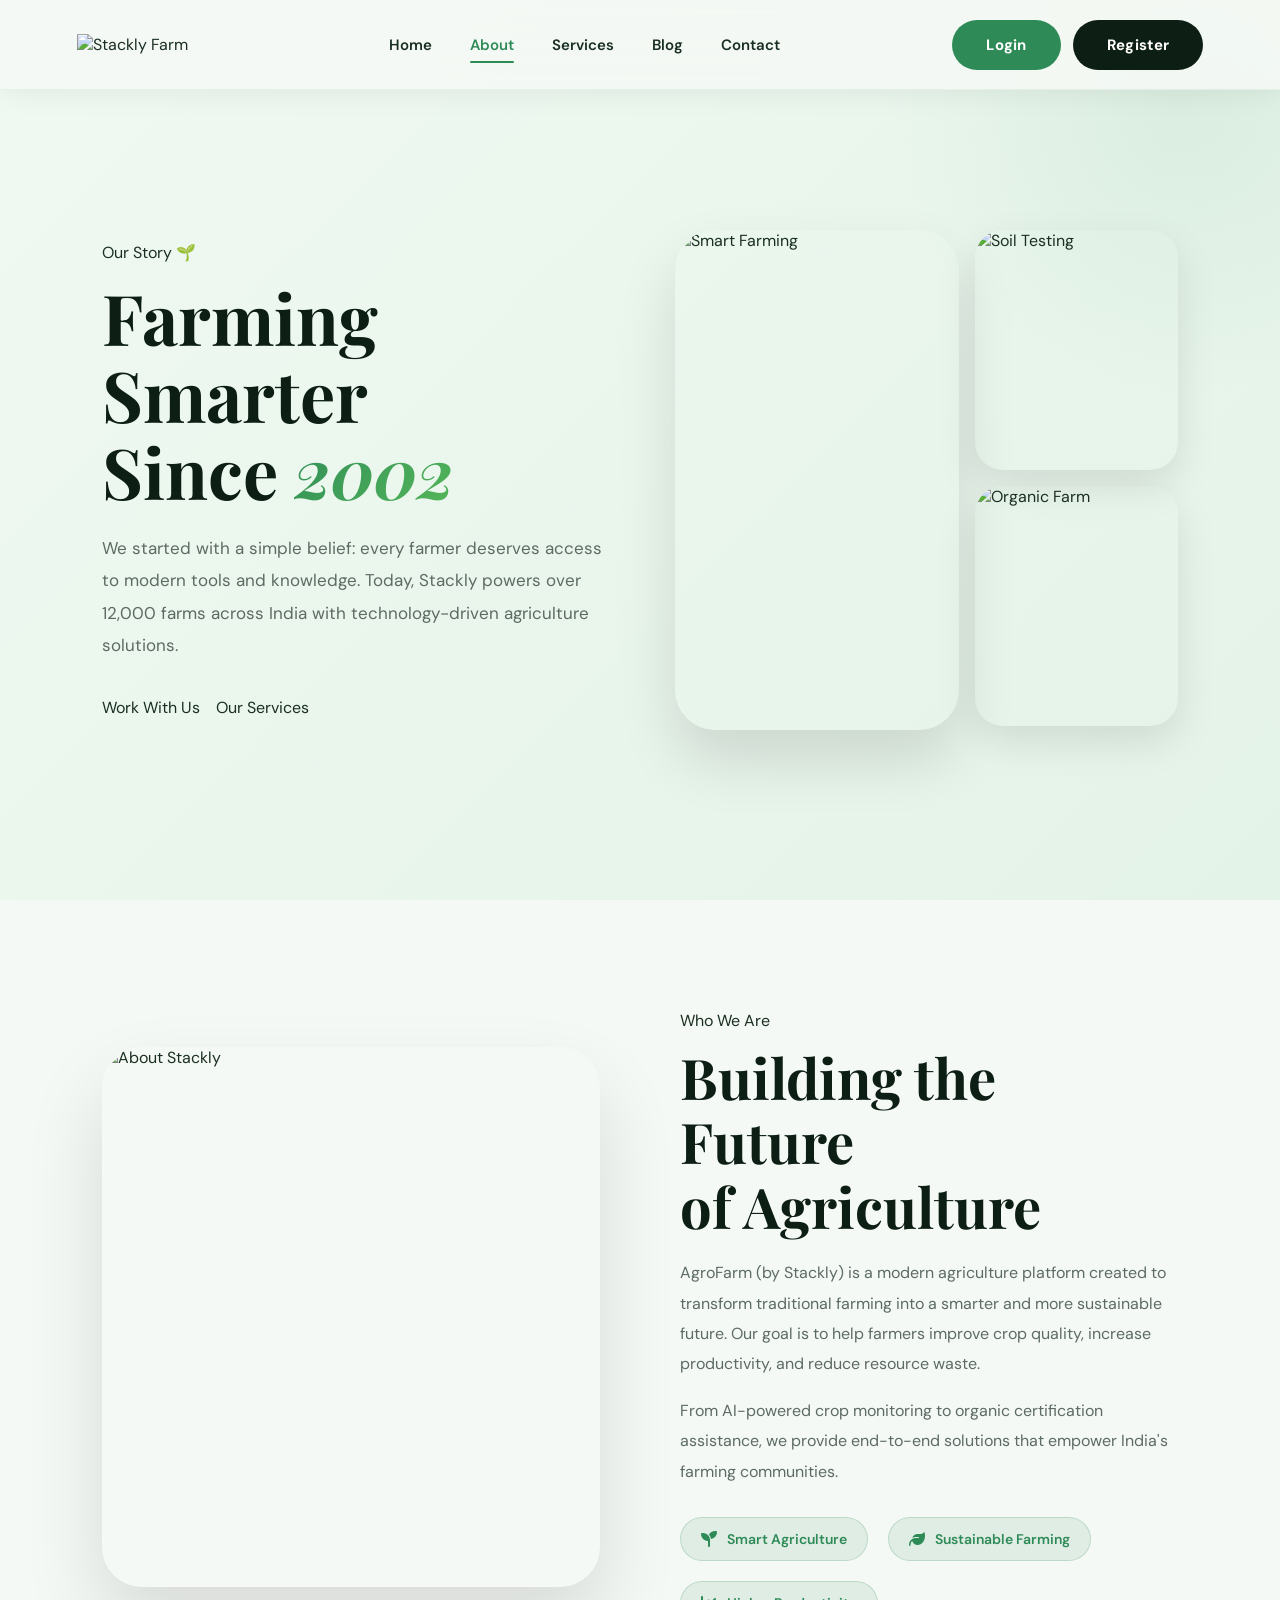
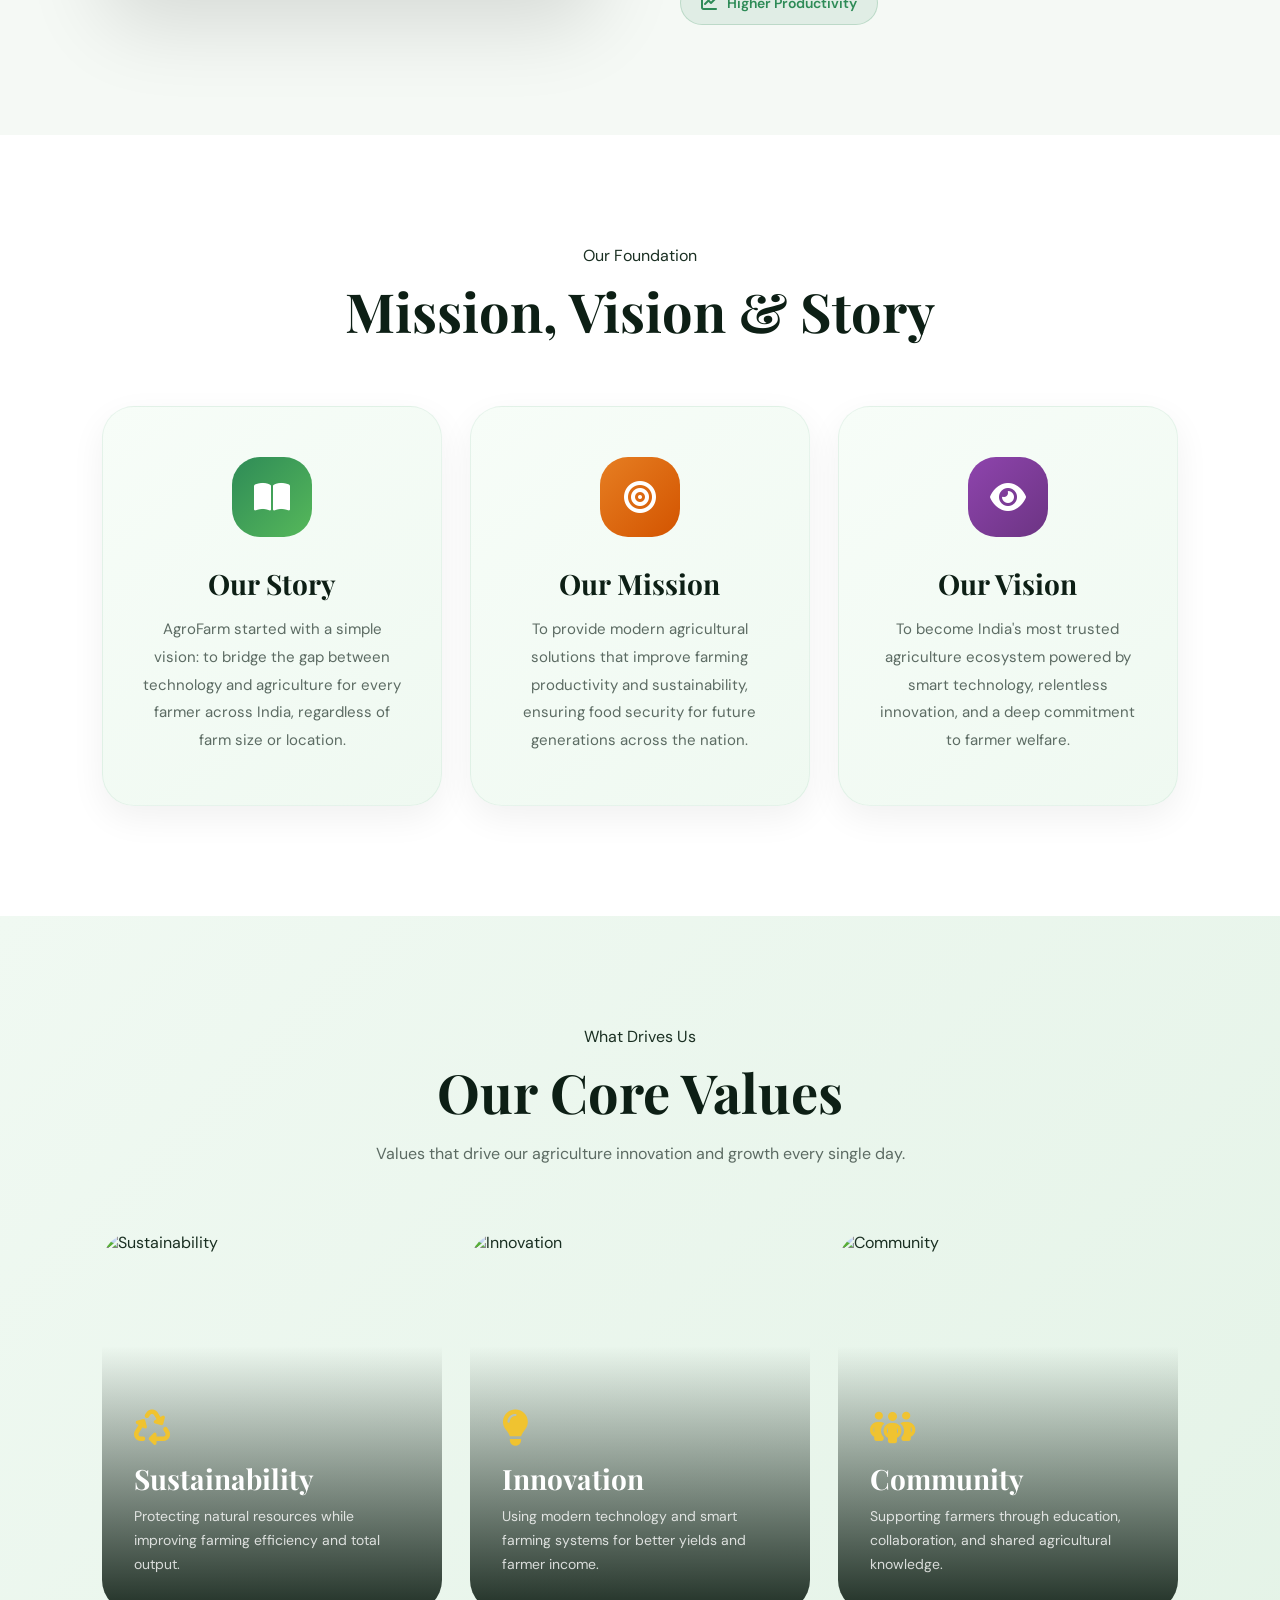
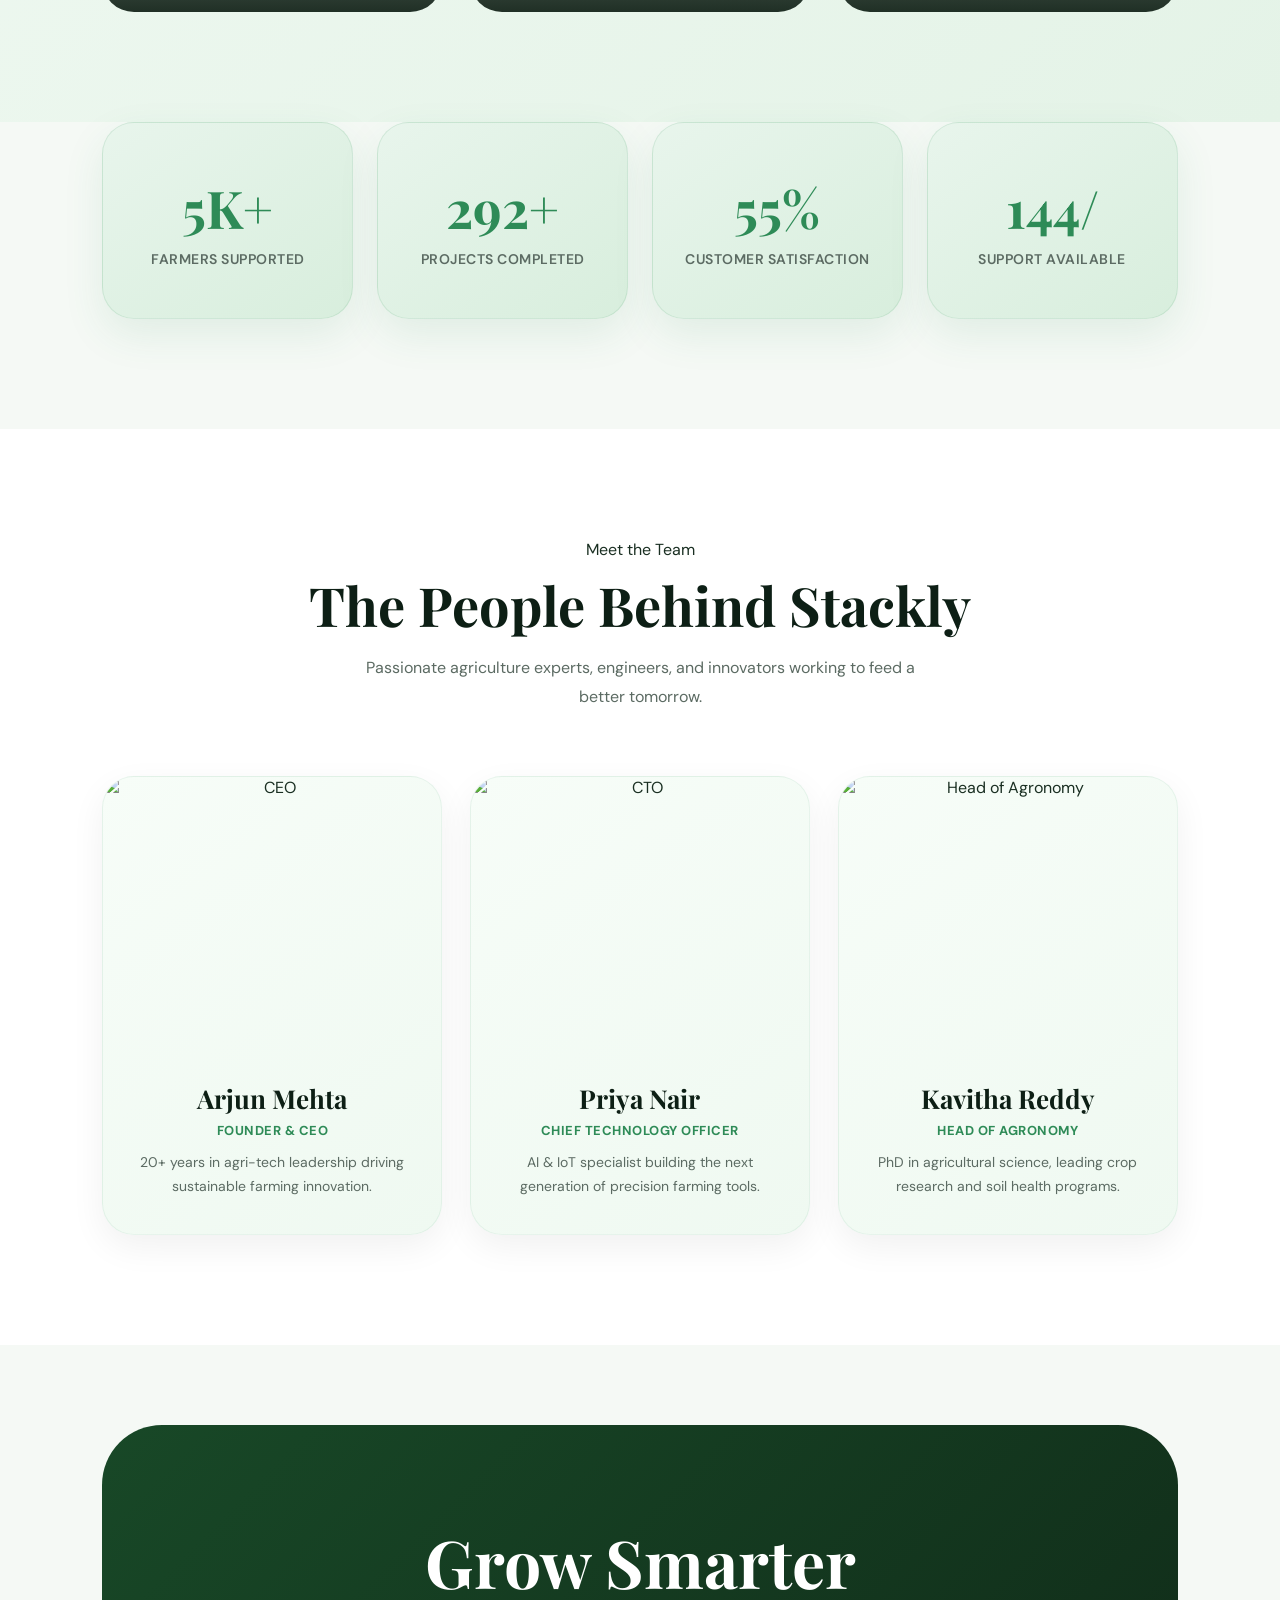
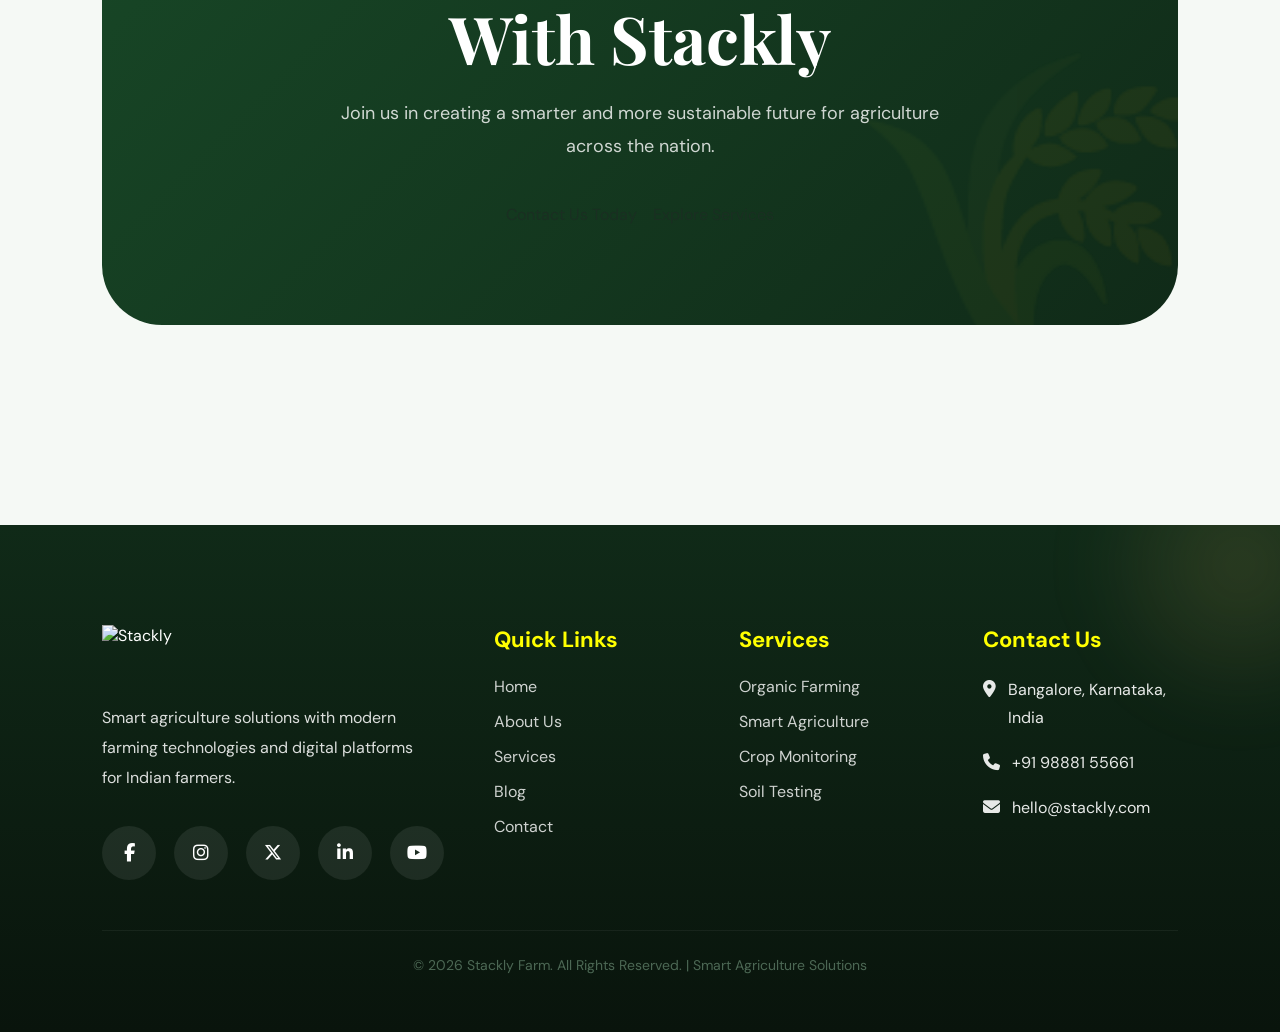
==== about.html @ 0b537ed0 "update" ====
<!DOCTYPE html>
<html lang="en">
<head>
  <meta charset="UTF-8">
  <meta name="viewport" content="width=device-width, initial-scale=1.0">
  <title>About — Stackly Farm</title>
  <link rel="stylesheet" href="style.css">
  <link rel="stylesheet" href="about.css">
  <link rel="stylesheet" href="https://cdnjs.cloudflare.com/ajax/libs/font-awesome/6.5.1/css/all.min.css">
</head>
<body>
 
<div class="menu-overlay"></div>
 
<header>
  <nav class="navbar">
    <div class="logo">
      <img src="https://snabsolutions.in/wp-content/uploads/2026/02/stackly-snab-solutions.png" alt="Stackly Farm" loading="eager">
    </div>
 
    <button class="menu-toggle" aria-label="Open menu">
      <span class="bar"></span>
      <span class="bar"></span>
      <span class="bar"></span>
    </button>
 
    <ul class="nav-links">
      <div class="close-menu" aria-label="Close menu"><i class="fa-solid fa-xmark"></i></div>
      <li><a href="index.html">Home</a></li>
      <li><a href="about.html" class="active">About</a></li>
      <li><a href="service.html">Services</a></li>
      <li><a href="blog.html">Blog</a></li>
      <li><a href="contact.html">Contact</a></li>
      <li class="mobile-auth">
        <a href="login.html" class="btn">Login</a>
        <a href="register.html" class="btn register">Register</a>
      </li>
    </ul>
 
    <div class="auth-buttons">
      <a href="login.html" class="btn">Login</a>
      <a href="register.html" class="btn register">Register</a>
    </div>
  </nav>
</header>
 
<!-- ABOUT HERO -->
<section class="about-hero">
  <div class="about-hero-left">
    <span class="section-badge">Our Story 🌱</span>
    <h1>Farming Smarter<br>Since <em>2002</em></h1>
    <p>We started with a simple belief: every farmer deserves access to modern tools and knowledge. Today, Stackly powers over 12,000 farms across India with technology-driven agriculture solutions.</p>
    <div class="hero-btns">
      <a href="contact.html" class="btn-primary">Work With Us</a>
      <a href="services.html" class="btn-secondary">Our Services</a>
    </div>
  </div>
  <div class="about-hero-right">
    <div class="about-img-collage">
      <div class="collage-main">
        <img src="https://images.unsplash.com/photo-1500937386664-56d1dfef3854?fm=webp&q=80&w=900" alt="Smart Farming">
      </div>
      <div class="collage-small-wrap">
        <div class="collage-small">
          <img src="https://images.unsplash.com/photo-1464226184884-fa280b87c399?fm=webp&q=80&w=500" alt="Soil Testing">
        </div>
        <div class="collage-small">
          <img src="https://images.unsplash.com/photo-1501004318641-b39e6451bec6?fm=webp&q=80&w=500" alt="Organic Farm">
        </div>
      </div>
    </div>
  </div>
</section>
 
<!-- WHO WE ARE -->
<section class="about-who">
  <div class="about-who-img reveal-left">
    <img src="https://images.unsplash.com/photo-1592982537447-7440770cbfc9?fm=webp&q=80&w=900" alt="About Stackly">
  </div>
  <div class="about-who-txt reveal-right">
    <span class="section-badge">Who We Are</span>
    <h2>Building the Future<br>of Agriculture</h2>
    <p>AgroFarm (by Stackly) is a modern agriculture platform created to transform traditional farming into a smarter and more sustainable future. Our goal is to help farmers improve crop quality, increase productivity, and reduce resource waste.</p>
    <p>From AI-powered crop monitoring to organic certification assistance, we provide end-to-end solutions that empower India's farming communities.</p>
    <div class="who-features">
      <div class="who-feat"><i class="fa-solid fa-seedling"></i><span>Smart Agriculture</span></div>
      <div class="who-feat"><i class="fa-solid fa-leaf"></i><span>Sustainable Farming</span></div>
      <div class="who-feat"><i class="fa-solid fa-chart-line"></i><span>Higher Productivity</span></div>
    </div>
  </div>
</section>
 
<!-- MISSION / VISION / STORY -->
<section class="about-mvs">
  <div class="section-head reveal-up">
    <span class="section-badge">Our Foundation</span>
    <h2>Mission, Vision & Story</h2>
  </div>
  <div class="mvs-grid stagger-children">
    <div class="mvs-card reveal-left">
      <div class="mvs-icon"><i class="fa-solid fa-book-open"></i></div>
      <h3>Our Story</h3>
      <p>AgroFarm started with a simple vision: to bridge the gap between technology and agriculture for every farmer across India, regardless of farm size or location.</p>
    </div>
    <div class="mvs-card reveal-up">
      <div class="mvs-icon" style="background: linear-gradient(135deg,#e67e22,#d35400);"><i class="fa-solid fa-bullseye"></i></div>
      <h3>Our Mission</h3>
      <p>To provide modern agricultural solutions that improve farming productivity and sustainability, ensuring food security for future generations across the nation.</p>
    </div>
    <div class="mvs-card reveal-right">
      <div class="mvs-icon" style="background: linear-gradient(135deg,#8e44ad,#6c3483);"><i class="fa-solid fa-eye"></i></div>
      <h3>Our Vision</h3>
      <p>To become India's most trusted agriculture ecosystem powered by smart technology, relentless innovation, and a deep commitment to farmer welfare.</p>
    </div>
  </div>
</section>
 
<!-- CORE VALUES -->
<section class="about-values">
  <div class="section-head reveal-up">
    <span class="section-badge">What Drives Us</span>
    <h2>Our Core Values</h2>
    <p>Values that drive our agriculture innovation and growth every single day.</p>
  </div>
  <div class="values-grid stagger-children">
    <div class="value-card reveal-left">
      <img src="https://images.unsplash.com/photo-1499529112087-3cb3b73cec95?fm=webp&q=80&w=700" alt="Sustainability">
      <div class="value-overlay">
        <i class="fa-solid fa-recycle"></i>
        <h3>Sustainability</h3>
        <p>Protecting natural resources while improving farming efficiency and total output.</p>
      </div>
    </div>
    <div class="value-card reveal-up">
      <img src="https://images.unsplash.com/photo-1500382017468-9049fed747ef?fm=webp&q=80&w=700" alt="Innovation">
      <div class="value-overlay">
        <i class="fa-solid fa-lightbulb"></i>
        <h3>Innovation</h3>
        <p>Using modern technology and smart farming systems for better yields and farmer income.</p>
      </div>
    </div>
    <div class="value-card reveal-right">
      <img src="https://images.unsplash.com/photo-1625246333195-78d9c38ad449?fm=webp&q=80&w=700" alt="Community">
      <div class="value-overlay">
        <i class="fa-solid fa-people-group"></i>
        <h3>Community</h3>
        <p>Supporting farmers through education, collaboration, and shared agricultural knowledge.</p>
      </div>
    </div>
  </div>
</section>
 
<!-- STATS -->
<section class="about-stats stagger-children">
  <div class="about-stat-box reveal-left"><h2 class="count-up">10K+</h2><p>Farmers Supported</p></div>
  <div class="about-stat-box reveal-up"><h2 class="count-up">500+</h2><p>Projects Completed</p></div>
  <div class="about-stat-box reveal-up"><h2 class="count-up">95%</h2><p>Customer Satisfaction</p></div>
  <div class="about-stat-box reveal-right"><h2 class="count-up">24/7</h2><p>Support Available</p></div>
</section>
 
<!-- TEAM -->
<section class="about-team">
  <div class="section-head reveal-up">
    <span class="section-badge">Meet the Team</span>
    <h2>The People Behind Stackly</h2>
    <p>Passionate agriculture experts, engineers, and innovators working to feed a better tomorrow.</p>
  </div>
  <div class="team-grid stagger-children">
    <div class="team-card reveal-left">
      <div class="team-img"><img src="https://images.unsplash.com/photo-1560250097-0b93528c311a?fm=webp&q=80&w=500" alt="CEO"></div>
      <h3>Arjun Mehta</h3>
      <span>Founder & CEO</span>
      <p>20+ years in agri-tech leadership driving sustainable farming innovation.</p>
    </div>
    <div class="team-card reveal-up">
      <div class="team-img"><img src="https://images.unsplash.com/photo-1573496359142-b8d87734a5a2?fm=webp&q=80&w=500" alt="CTO"></div>
      <h3>Priya Nair</h3>
      <span>Chief Technology Officer</span>
      <p>AI & IoT specialist building the next generation of precision farming tools.</p>
    </div>
    <div class="team-card reveal-right">
      <div class="team-img"><img src="https://images.unsplash.com/photo-1531746020798-e6953c6e8e04?fm=webp&q=80&w=500" alt="Head of Agronomy"></div>
      <h3>Kavitha Reddy</h3>
      <span>Head of Agronomy</span>
      <p>PhD in agricultural science, leading crop research and soil health programs.</p>
    </div>
  </div>
</section>
 


<!-- CTA -->
<section class="about-cta reveal-scale">
  <div class="cta-inner">
    <div class="cta-deco">🌾</div>
    <h2>Grow Smarter<br>With Stackly</h2>
    <p>Join us in creating a smarter and more sustainable future for agriculture across the nation.</p>
    <div class="cta-btns">
      <a href="contact.html" class="btn-white">Contact Us Today</a>
      <a href="services.html" class="btn-outline">Explore Services</a>
    </div>
  </div>
</section>
 
<!-- FOOTER -->
<footer class="site-footer">
  <div class="footer-grid">
    <div class="footer-brand">
      <div class="footer-logo"><img src="https://snabsolutions.in/wp-content/uploads/2026/02/stackly-snab-solutions.png" alt="Stackly"></div>
      <p>Smart agriculture solutions with modern farming technologies and digital platforms for Indian farmers.</p>
      <div class="footer-social">
        <a href="#"><i class="fab fa-facebook-f"></i></a>
        <a href="#"><i class="fab fa-instagram"></i></a>
        <a href="#"><i class="fab fa-x-twitter"></i></a>
        <a href="#"><i class="fab fa-linkedin-in"></i></a>
        <a href="#"><i class="fab fa-youtube"></i></a>
      </div>
    </div>
    <div class="footer-col">
      <h4>Quick Links</h4>
      <ul>
        <li><a href="index.html">Home</a></li>
        <li><a href="about.html">About Us</a></li>
        <li><a href="service.html">Services</a></li>
        <li><a href="blog.html">Blog</a></li>
        <li><a href="contact.html">Contact</a></li>
      </ul>
    </div>
    <div class="footer-col">
      <h4>Services</h4>
      <ul>
        <li><a href="service.html">Organic Farming</a></li>
        <li><a href="service.html">Smart Agriculture</a></li>
        <li><a href="service.html">Crop Monitoring</a></li>
        <li><a href="service.html">Soil Testing</a></li>
      </ul>
    </div>
    <div class="footer-col">
      <h4>Contact Us</h4>
      <div class="contact-line"><i class="fa-solid fa-location-dot"></i><p>Bangalore, Karnataka, India</p></div>
      <div class="contact-line"><i class="fa-solid fa-phone"></i><p>+91 98881 55661</p></div>
      <div class="contact-line"><i class="fa-solid fa-envelope"></i><p>hello@stackly.com</p></div>
    </div>
  </div>
  <div class="footer-bottom">
    <p>© 2026 Stackly Farm. All Rights Reserved. | Smart Agriculture Solutions</p>
  </div>
</footer>
 
<script src="script.js"></script>
</body>
</html>
---- style.css ----
/* ============================================
   FARMLY PREMIUM — STYLE.CSS
   Enhanced: shapes, animations, hamburger
============================================ */
 
@import url('https://fonts.googleapis.com/css2?family=Playfair+Display:ital,wght@0,700;0,800;0,900;1,700&family=DM+Sans:wght@300;400;500;600;700&display=swap');
 
/* ── RESET ── */
*, *::before, *::after {
  margin: 0; padding: 0;
  box-sizing: border-box;
  text-decoration: none;
  list-style: none;
}
html { overflow-x: hidden; scroll-behavior: smooth; }
 
:root {
  --primary: #2e8b57;
  --primary-dark: #1f6f45;
  --accent: #f0c330;
  --dark: #0d1f15;
  --light: #fff;
  --gray: #5c6b63;
  --bg: #f5f9f5;
  --bg2: #e7f3e9;
  --shadow: 0 24px 64px rgba(0,0,0,.10);
  --radius: 40px;
  --font-head: 'Playfair Display', serif;
  --font-body: 'DM Sans', sans-serif;
}
 
body {
  font-family: var(--font-body);
  background: var(--bg);
  color: #1a2f22;
  overflow-x: hidden;
}
img { width: 100%; display: block; }
section { padding: 110px 8%; }
a { color: inherit; }
button { border: none; outline: none; cursor: pointer; font-family: inherit; }
 
/* ── SCROLL REVEAL ── */
.will-reveal { opacity: 0; transition: opacity .7s ease, transform .7s ease; }
.reveal-up.will-reveal   { transform: translateY(60px); }
.reveal-down.will-reveal { transform: translateY(-60px); }
.reveal-left.will-reveal { transform: translateX(-70px); }
.reveal-right.will-reveal{ transform: translateX(70px); }
.reveal-scale.will-reveal{ transform: scale(.88); }
.will-reveal.revealed    { opacity: 1; transform: none !important; }
 
/* ── BUTTONS ── */
.primary, .secondary, .btn {
  display: inline-flex;
  align-items: center;
  justify-content: center;
  padding: 15px 34px;
  border-radius: 60px;
  font-weight: 700;
  font-size: 15px;
  font-family: var(--font-body);
  letter-spacing: .3px;
  transition: .35s;
  cursor: pointer;
  position: relative;
  overflow: hidden;
}
.primary::after, .secondary::after, .btn::after {
  content: "";
  position: absolute;
  top: 0; left: -120%;
  width: 120%; height: 100%;
  background: linear-gradient(90deg,transparent,rgba(255,255,255,.28),transparent);
  transition: .6s;
}
.primary:hover::after, .secondary:hover::after, .btn:hover::after { left: 120%; }
 
.primary {
  background: linear-gradient(135deg, var(--primary), var(--primary-dark));
  color: white;
  box-shadow: 0 12px 35px rgba(46,139,87,.30);
}
.primary:hover { transform: translateY(-4px); box-shadow: 0 18px 45px rgba(46,139,87,.40); }
 
.secondary {
  border: 2px solid var(--primary);
  color: var(--primary);
  background: transparent;
}
.secondary:hover { background: var(--primary); color: white; transform: translateY(-4px); }
 
.auth-buttons .btn { background: var(--primary); color: white; }
.auth-buttons .btn:hover { background: var(--primary-dark); transform: translateY(-4px); }
 
.register { background: #0d1f15 !important; color: white !important; }
.register:hover { transform: translateY(-4px) !important; }
 
/* ── HEADER ── */
header {
  position: fixed; top: 0; left: 0;
  width: 100%; z-index: 9999;
}
.navbar {
  height: 90px; padding: 0 6%;
  display: flex; align-items: center;
  justify-content: space-between;
  background: rgba(245,249,245,.88);
  backdrop-filter: blur(22px);
  -webkit-backdrop-filter: blur(22px);
  box-shadow: 0 2px 30px rgba(0,0,0,.07);
  border-bottom: 1px solid rgba(46,139,87,.08);
  transition: .4s;
}
.logo { display: flex; align-items: center; }
.logo img { width: 140px; object-fit: contain; }
 
/* ── NAV LINKS ── */
.nav-links {
  display: flex; align-items: center;
  gap: 38px;
}
.nav-links li { position: relative; }
.nav-links li a {
  font-family: var(--font-body);
  color: #1a2f22; font-size: 15px;
  font-weight: 600; position: relative;
  transition: .3s;
}
.nav-links li a::after {
  content: "";
  position: absolute; left: 0; bottom: -8px;
  width: 0; height: 2.5px;
  background: var(--primary);
  border-radius: 4px; transition: .35s;
}
.nav-links li a:hover, .nav-links li a.active { color: var(--primary); }
.nav-links li a:hover::after, .nav-links li a.active::after { width: 100%; }
.auth-buttons { display: flex; gap: 12px; }
 
/* ── HAMBURGER ── */
.menu-toggle {
  display: none;
  flex-direction: column;
  justify-content: center;
  align-items: center;
  gap: 6px;
  width: 48px; height: 48px;
  border-radius: 14px;
  background: white;
  box-shadow: 0 6px 20px rgba(0,0,0,.10);
  cursor: pointer;
  z-index: 11000;
  border: none; outline: none;
  transition: .3s;
}
.menu-toggle:hover { background: var(--bg2); }
.menu-toggle .bar {
  width: 22px; height: 2.5px;
  background: var(--primary-dark);
  border-radius: 4px; transition: .35s;
}
.menu-toggle.open .bar:nth-child(1) { transform: translateY(8.5px) rotate(45deg); }
.menu-toggle.open .bar:nth-child(2) { opacity: 0; transform: scaleX(0); }
.menu-toggle.open .bar:nth-child(3) { transform: translateY(-8.5px) rotate(-45deg); }
 
.close-menu { display: none; }
.mobile-auth { display: none; }
 
/* ── OVERLAY ── */
.menu-overlay {
  display: none;
  position: fixed; inset: 0;
  background: rgba(13,31,21,.45);
  backdrop-filter: blur(3px);
  z-index: 9000; opacity: 0;
  transition: opacity .4s;
}
.menu-overlay.active { opacity: 1; }
 
/* ── HERO ── */
.hero {
  min-height: 100vh;
  padding-top: 160px; padding-bottom: 80px;
  display: grid;
  grid-template-columns: 1fr 1fr;
  align-items: center; gap: 60px;
  background: linear-gradient(135deg,#f0f9f2 0%,#e9f5ea 60%,#dff0e0 100%);
  position: relative; overflow: hidden;
}
.hero::before {
  content: "";
  position: absolute; top: -200px; right: -200px;
  width: 700px; height: 700px; border-radius: 50%;
  background: radial-gradient(circle,rgba(46,139,87,.09),transparent 70%);
  pointer-events: none; animation: pulseGlow 6s ease-in-out infinite;
}
.hero::after {
  content: "";
  position: absolute; bottom: -150px; left: -100px;
  width: 500px; height: 500px; border-radius: 50%;
  background: radial-gradient(circle,rgba(240,195,48,.07),transparent 70%);
  pointer-events: none;
}
 
/* HERO LEFT */
.hero-left {
  padding-left: 2%;
  animation: slideInLeft .9s ease both;
}
.hero-left > span {
  display: inline-block;
  padding: 10px 22px;
  background: rgba(46,139,87,.12);
  color: var(--primary);
  border-radius: 40px; font-weight: 700;
  font-size: 13px; letter-spacing: .5px;
  text-transform: uppercase;
  margin-bottom: 28px;
  border: 1px solid rgba(46,139,87,.2);
  animation: fadeDown .6s .2s both;
}
.hero-left h1 {
  font-family: var(--font-head);
  font-size: 72px; line-height: 1.08;
  font-weight: 900; margin-bottom: 24px;
  color: #0d1f15;
  animation: fadeUp .7s .3s both;
}
.hero-left p {
  max-width: 560px;
  font-size: 17px; line-height: 1.9;
  color: var(--gray); margin-bottom: 38px;
  animation: fadeUp .7s .45s both;
}
.buttons {
  display: flex; gap: 16px; flex-wrap: wrap;
  margin-bottom: 50px;
  animation: fadeUp .7s .55s both;
}
 
/* STATS */
.hero-stats {
  display: flex; gap: 44px; flex-wrap: wrap;
  padding-left: 4px;
  animation: fadeUp .7s .65s both;
}
.hero-stats div { position: relative; }
.hero-stats div:not(:last-child)::after {
  content: "";
  position: absolute; right: -22px; top: 8px;
  height: 60%; width: 1px;
  background: rgba(46,139,87,.25);
}
.hero-stats h2 {
  font-family: var(--font-head);
  font-size: 40px; font-weight: 900;
  color: var(--primary); margin-bottom: 6px;
}
.hero-stats p { color: #777; font-size: 14px; font-weight: 500; }
 
/* HERO RIGHT — DIAMOND / ROTATED SQUARE */
.hero-right {
  position: relative;
  display: flex; justify-content: center;
  align-items: center; padding-right: 4%;
  animation: slideInRight .9s .15s ease both;
}
.circle {
  position: absolute;
  width: 520px; height: 520px; border-radius: 50%;
  background: radial-gradient(circle,#c8ebd3,#e4f5e9); z-index: 0;
  animation: pulseGlow 5s ease-in-out infinite;
}
.hero-right .diamond-wrap {
  position: relative; z-index: 2;
  width: 420px; height: 420px;
}
.hero-right .diamond-wrap img {
  width: 100%; height: 100%; object-fit: cover;
  /* Diamond shape */
  clip-path: polygon(50% 0%, 100% 50%, 50% 100%, 0% 50%);
  animation: rotateDiamond 12s linear infinite, floatImage 5s ease-in-out infinite;
  filter: saturate(1.15);
  transition: clip-path .5s;
}
.hero-right .diamond-wrap:hover img {
  clip-path: polygon(10% 0%, 90% 0%, 100% 90%, 0% 90%);
}
/* Dashed ring */
.hero-right .blob-ring {
  position: absolute; inset: -22px;
  border-radius: 50%;
  border: 2px dashed rgba(46,139,87,.25);
  animation: spin 20s linear infinite;
}
 
/* FLOATING CARD */
.floating-card {
  position: absolute; bottom: 40px; left: -10px;
  background: white;
  backdrop-filter: blur(20px);
  border: 1.5px solid rgba(46,139,87,.12);
  padding: 16px 22px;
  border-radius: 22px;
  display: flex; align-items: center; gap: 14px;
  box-shadow: 0 20px 50px rgba(0,0,0,.12);
  animation: floatCard 4s ease-in-out infinite;
  z-index: 3;
}
.floating-card i { color: var(--primary); font-size: 28px; }
.floating-card h3 { font-size: 22px; font-weight: 800; color: #111; }
.floating-card p { font-size: 13px; color: #888; }
 
/* ── SERVICES ── */
.services-new { background: #fff; }
.services-header { text-align: center; margin-bottom: 70px; }
.services-header > span {
  display: inline-block; padding: 8px 20px;
  background: rgba(46,139,87,.1);
  color: var(--primary); border-radius: 40px;
  font-weight: 700; font-size: 13px; letter-spacing: .5px;
  text-transform: uppercase; margin-bottom: 18px;
}
.services-header h2 {
  font-family: var(--font-head);
  font-size: 56px; color: #0d1f15; margin-bottom: 14px;
}
.services-header p { font-size: 17px; color: var(--gray); }
 
.services-layout {
  display: grid; grid-template-columns: 1fr 1.2fr;
  gap: 30px; align-items: stretch;
}
/* Big highlight card — hexagon clip art */
.highlight-card {
  background: linear-gradient(145deg,#e6f4ec,#d4eedd);
  border-radius: 40px; padding: 60px 50px;
  display: flex; flex-direction: column;
  justify-content: center; height: 100%;
  position: relative; overflow: hidden;
  transition: .4s;
}
.highlight-card::before {
  content: "";
  position: absolute; top: -80px; right: -80px;
  width: 300px; height: 300px; border-radius: 50%;
  background: rgba(46,139,87,.08);
}
.highlight-card:hover { transform: translateY(-8px); }
.big-icon { font-size: 64px; margin-bottom: 24px; }
.highlight-card h3 {
  font-family: var(--font-head);
  font-size: 36px; margin-bottom: 18px; color: #0d1f15;
}
.highlight-card p { font-size: 16px; line-height: 1.9; color: var(--gray); margin-bottom: 30px; }
.learn-btn {
  display: inline-flex; align-items: center;
  color: var(--primary); font-weight: 700; font-size: 15px;
  gap: 8px; transition: .3s;
}
.learn-btn:hover { gap: 14px; }
 
.service-stack { display: flex; flex-direction: column; gap: 22px; }
.service-item {
  display: flex; align-items: center; gap: 22px;
  background: white;
  border: 1.5px solid rgba(46,139,87,.10);
  border-radius: 28px; padding: 28px;
  transition: .4s; box-shadow: 0 8px 24px rgba(0,0,0,.04);
}
.service-item:hover { transform: translateX(8px); border-color: var(--primary); box-shadow: 0 16px 40px rgba(46,139,87,.12); }
.icon-box { font-size: 40px; flex-shrink: 0; }
.service-item h3 { font-size: 22px; font-weight: 700; margin-bottom: 6px; }
.service-item p { color: var(--gray); font-size: 14px; line-height: 1.7; }
 
/* ── STORY ── */
.story {
  display: grid; grid-template-columns: 1fr 1.2fr 1fr;
  gap: 50px; align-items: center;
}
/* Pentagon shape */
.story-left img {
  width: 100%; height: 400px; object-fit: cover;
  clip-path: polygon(50% 0%, 100% 38%, 82% 100%, 18% 100%, 0% 38%);
  animation: floatImage 6s ease-in-out infinite;
  filter: saturate(1.1);
}
/* Parallelogram shape */
.story-right img {
  width: 100%; height: 400px; object-fit: cover;
  clip-path: polygon(20% 0%, 100% 0%, 80% 100%, 0% 100%);
  animation: floatImage 5s 1s ease-in-out infinite;
  filter: saturate(1.1);
}
.story-content { text-align: center; }
.story-content .grain { font-size: 52px; margin-bottom: 12px; animation: spin 10s linear infinite; display: inline-block; }
.story-content > span {
  display: inline-block; padding: 8px 20px;
  background: rgba(46,139,87,.10); color: var(--primary);
  border-radius: 40px; font-weight: 700; font-size: 13px;
  text-transform: uppercase; letter-spacing: .5px; margin-bottom: 22px;
}
.story-content h2 {
  font-family: var(--font-head);
  font-size: 56px; line-height: 1.1; margin-bottom: 16px;
}
.story-content h4 { font-size: 18px; color: var(--primary); margin-bottom: 18px; font-weight: 600; }
.story-content p { font-size: 16px; line-height: 1.9; color: var(--gray); margin-bottom: 30px; }
.story-btn {
  display: inline-flex; align-items: center; gap: 10px;
  background: var(--primary); color: white;
  padding: 14px 32px; border-radius: 60px;
  font-weight: 700; font-size: 15px; transition: .35s;
}
.story-btn:hover { background: var(--primary-dark); transform: translateY(-4px); }
 
/* ── SHOWCASE ── */
.showcase {
  display: grid; grid-template-columns: 1fr 1fr;
  gap: 80px; align-items: center;
  background: linear-gradient(135deg,#f0f9f2,#e4f5e9);
  border-radius: 60px; margin: 0 5%;
}
/* Arrow / chevron shape */
.show-left img {
  width: 100%; height: 500px; object-fit: cover;
  clip-path: polygon(0 0, 75% 0, 100% 50%, 75% 100%, 0 100%);
  border-radius: 0 0 0 50px;
  transition: clip-path .6s ease;
  animation: floatImage 7s ease-in-out infinite;
}
.show-left:hover img { clip-path: polygon(0 0, 85% 0, 100% 50%, 85% 100%, 0 100%); }
.show-right > span {
  display: inline-block; padding: 8px 20px;
  background: rgba(46,139,87,.12); color: var(--primary);
  border-radius: 40px; font-weight: 700; font-size: 12px;
  text-transform: uppercase; margin-bottom: 22px;
}
.show-right h2 { font-family: var(--font-head); font-size: 50px; margin-bottom: 18px; line-height: 1.1; }
.show-right p { font-size: 16px; line-height: 1.9; color: var(--gray); margin-bottom: 28px; }
.show-right ul { display: flex; flex-direction: column; gap: 14px; margin-bottom: 36px; }
.show-right ul li { font-weight: 600; color: #1a2f22; font-size: 16px; }
 
/* ── EXPERIENCE ── */
.experience {
  display: grid; grid-template-columns: 1fr 1fr;
  gap: 80px; align-items: center;
}
.exp-left > span {
  display: inline-block; padding: 8px 20px;
  background: rgba(46,139,87,.1); color: var(--primary);
  border-radius: 40px; font-weight: 700; font-size: 12px;
  text-transform: uppercase; margin-bottom: 22px;
}
.exp-left h2 { font-family: var(--font-head); font-size: 56px; line-height: 1.1; margin-bottom: 20px; }
.exp-left p { font-size: 16px; line-height: 1.9; color: var(--gray); margin-bottom: 30px; }
.exp-features {
  display: grid; grid-template-columns: 1fr 1fr;
  gap: 14px; margin-bottom: 34px;
}
.feature {
  background: white; border-radius: 18px;
  padding: 16px 20px; font-weight: 600;
  font-size: 15px; box-shadow: 0 8px 20px rgba(0,0,0,.05);
  border: 1.5px solid rgba(46,139,87,.10);
  transition: .35s;
}
.feature:hover { border-color: var(--primary); transform: translateY(-4px); }
 
/* Triangle / wedge shape */
.image-wrap img {
  width: 100%; height: 520px; object-fit: cover;
  clip-path: polygon(15% 0%, 100% 0%, 85% 100%, 0% 100%);
  filter: saturate(1.1);
  animation: floatImage 6s 0.5s ease-in-out infinite;
}
 
/* ── PRODUCTS ── */
.products { background: white; }
.section-header { text-align: center; margin-bottom: 60px; }
.section-header > span {
  display: inline-block; padding: 8px 20px;
  background: rgba(46,139,87,.1); color: var(--primary);
  border-radius: 40px; font-weight: 700; font-size: 13px;
  text-transform: uppercase; margin-bottom: 18px;
}
.section-header h2 { font-family: var(--font-head); font-size: 54px; margin-bottom: 14px; }
.section-header p { font-size: 17px; color: var(--gray); }
 
.product-grid {
  display: grid; grid-template-columns: repeat(3,1fr);
  gap: 28px;
}
.product-card {
  border-radius: 32px; overflow: hidden;
  background: #f8fdf9;
  box-shadow: 0 16px 40px rgba(0,0,0,.07);
  transition: .45s;
  border: 1.5px solid rgba(46,139,87,.08);
}
.product-card:hover { transform: translateY(-12px) scale(1.02); box-shadow: 0 30px 60px rgba(46,139,87,.15); }
/* Pill / stadium clip shape per card */
.product-card:nth-child(1) img { clip-path: ellipse(100% 90% at 50% 50%); }
.product-card:nth-child(2) img { clip-path: polygon(0 0, 100% 0, 95% 85%, 50% 100%, 5% 85%); }
.product-card:nth-child(3) img { clip-path: polygon(50% 0%, 100% 25%, 100% 75%, 50% 100%, 0% 75%, 0% 25%); }
.product-card img { width: 100%; height: 240px; object-fit: cover; transition: .6s; }
.product-card:hover img { transform: scale(1.07); }
.product-card h3 { font-size: 24px; font-weight: 700; padding: 22px 24px 10px; }
.product-card p { padding: 0 24px 26px; color: var(--gray); font-size: 15px; line-height: 1.7; }
 
/* ── IMPACT ── */
.impact {
  display: grid; grid-template-columns: repeat(4,1fr);
  gap: 24px; margin: 0 8%; padding: 0;
}
.impact-box {
  padding: 50px 30px; text-align: center;
  border-radius: 32px;
  background: linear-gradient(145deg,#e8f5ec,#d8eedd);
  box-shadow: 0 16px 40px rgba(46,139,87,.10);
  transition: .45s; border: 1.5px solid rgba(46,139,87,.12);
}
.impact-box:hover { transform: translateY(-10px) rotate(-1deg); box-shadow: 0 28px 60px rgba(46,139,87,.18); }
.impact-box h2 {
  font-family: var(--font-head);
  font-size: 52px; color: var(--primary); margin-bottom: 8px;
}
.impact-box p { font-size: 15px; color: var(--gray); font-weight: 600; }
 
/* ── TESTIMONIALS ── */
.testimonials { background: #fff; }
.testimonial-grid {
  display: grid; grid-template-columns: repeat(3,1fr);
  gap: 24px;
}
.testimonial-card {
  padding: 40px 32px;
  background: linear-gradient(145deg,#f7fdf8,#eff9f1);
  border-radius: 32px;
  box-shadow: 0 12px 30px rgba(0,0,0,.06);
  border: 1.5px solid rgba(46,139,87,.08);
  transition: .4s; position: relative;
}
.testimonial-card::before {
  content: '"';
  position: absolute; top: 18px; left: 26px;
  font-size: 72px; color: rgba(46,139,87,.12);
  font-family: var(--font-head); line-height: 1;
}
.testimonial-card:hover { transform: translateY(-8px) rotate(.5deg); }
.testimonial-card p {
  font-size: 15px; line-height: 1.9; color: var(--gray);
  margin-bottom: 22px; position: relative; z-index: 1;
}
.testimonial-card h4 { color: var(--primary); font-weight: 700; }
 
/* ── NEWSLETTER ── */
.newsletter {
  margin: 0 8%; padding: 90px 50px;
  background: linear-gradient(135deg,#e4f5e9,#d6eedd);
  text-align: center; border-radius: var(--radius);
  position: relative; overflow: hidden;
}
.newsletter::before {
  content: "🌿"; position: absolute;
  font-size: 200px; opacity: .06;
  top: -20px; right: 40px;
}
.newsletter h2 { font-family: var(--font-head); font-size: 50px; margin-bottom: 16px; color: #0d1f15; }
.newsletter p { font-size: 17px; color: var(--gray); margin-bottom: 34px; }
.newsletter-box {
  max-width: 680px; margin: auto;
  display: flex; background: white;
  border-radius: 70px; overflow: hidden;
  box-shadow: 0 20px 50px rgba(0,0,0,.10);
}
.newsletter-box input {
  flex: 1; padding: 20px 26px;
  border: none; outline: none;
  font-size: 16px; color: #333;
  font-family: var(--font-body);
}
.newsletter-box button {
  padding: 20px 40px;
  background: var(--primary); color: white;
  font-size: 15px; font-weight: 700;
  transition: .35s;
  border-radius: 0 70px 70px 0;
}
.newsletter-box button:hover { background: var(--primary-dark); }
 
/* ── CTA ── */
.cta { text-align: center; padding: 120px 8%; }
.cta h2 { font-family: var(--font-head); font-size: 62px; margin-bottom: 20px; color: #0d1f15; }
.cta p { font-size: 19px; color: var(--gray); margin-bottom: 36px; }
 
/* ── FOOTER ── */
.footer { background: #0a1a10; color: white; padding-top: 90px; }
.footer-container {
  display: grid; grid-template-columns: repeat(4,1fr);
  gap: 50px; padding: 0 8%;
}
.footer-logo img { width: 160px; margin-bottom: 22px; }
.footer-box h3 { font-size: 20px; font-weight: 700; margin-bottom: 22px; color: var(--accent); }
.footer-box p { color: #9ab09f; line-height: 2; font-size: 15px; }
.footer-box ul { display: flex; flex-direction: column; gap: 14px; }
.footer-box a { color: #9ab09f; font-size: 15px; transition: .3s; }
.footer-box a:hover { color: white; padding-left: 6px; }
.social { display: flex; gap: 12px; margin-top: 20px; }
.social a {
  width: 44px; height: 44px;
  display: flex; align-items: center; justify-content: center;
  border-radius: 50%; background: rgba(255,255,255,.07);
  transition: .35s; font-size: 16px;
}
.social a:hover { background: var(--primary); transform: translateY(-8px) scale(1.08); }
.footer-bottom {
  margin-top: 60px; padding: 28px;
  text-align: center; border-top: 1px solid rgba(255,255,255,.07);
  color: #688a72; font-size: 14px;
}
 
/* ── KEYFRAMES ── */
@keyframes slideInLeft  { from { opacity:0; transform:translateX(-80px); } to { opacity:1; transform:none; } }
@keyframes slideInRight { from { opacity:0; transform:translateX(80px);  } to { opacity:1; transform:none; } }
@keyframes fadeUp       { from { opacity:0; transform:translateY(40px);  } to { opacity:1; transform:none; } }
@keyframes fadeDown     { from { opacity:0; transform:translateY(-30px); } to { opacity:1; transform:none; } }
@keyframes floatImage   { 0%,100%{transform:translateY(0);} 50%{transform:translateY(-18px);} }
@keyframes floatCard    { 0%,100%{transform:translateY(0) rotate(-1deg);} 50%{transform:translateY(-10px) rotate(1deg);} }
@keyframes spin         { to { transform: rotate(360deg); } }
@keyframes pulseGlow    { 0%,100%{transform:scale(1);opacity:1;} 50%{transform:scale(1.06);opacity:.8;} }
@keyframes rotateDiamond{ 0%{filter:saturate(1.15);} 50%{filter:saturate(1.35) brightness(1.05);} 100%{filter:saturate(1.15);} }
 
/* ── RESPONSIVE TABLET ── */
@media(max-width:991px) {
  .hero, .story, .showcase, .experience, .services-layout { grid-template-columns:1fr; }
  .hero { text-align:center; padding-top:150px; }
  .hero-left { display:flex; flex-direction:column; align-items:center; padding-left:0; }
  .hero-left h1 { font-size:56px; }
  .hero-right { padding-right:0; justify-content:center; }
  .hero-right .diamond-wrap { width:340px; height:340px; }
  .circle { width:340px; height:340px; }
  .story .story-left, .story .story-right { display:none; }
  .story-content { max-width:100%; }
  .product-grid, .testimonial-grid { grid-template-columns:1fr 1fr; }
  .footer-container, .impact { grid-template-columns:1fr 1fr; }
  .showcase { margin:0; border-radius:40px; }
  .show-left img { clip-path:none; border-radius:20px; }
}
 
/* ── RESPONSIVE MOBILE ── */
@media(max-width:768px) {
  section { padding:80px 6%; }
  .hero-left h1 { font-size:44px; }
  .menu-toggle { display:flex; }
  .auth-buttons { display:none; }
 
  .nav-links {
    position:fixed; top:0; right:-100%;
    width:320px; height:100vh;
    background:white;
    flex-direction:column; align-items:flex-start;
    padding:100px 32px 50px; gap:6px;
    transition:.45s cubic-bezier(.4,0,.2,1);
    z-index:10000;
    box-shadow:-25px 0 70px rgba(0,0,0,.14);
    overflow-y:auto;
  }
  .nav-links.active { right:0; }
  .nav-links li {
    opacity:0; transform:translateX(30px);
    transition:opacity .4s,transform .4s; width:100%;
  }
  .nav-links.active li:nth-child(1){transition-delay:.05s;opacity:1;transform:none;}
  .nav-links.active li:nth-child(2){transition-delay:.10s;opacity:1;transform:none;}
  .nav-links.active li:nth-child(3){transition-delay:.15s;opacity:1;transform:none;}
  .nav-links.active li:nth-child(4){transition-delay:.20s;opacity:1;transform:none;}
  .nav-links.active li:nth-child(5){transition-delay:.25s;opacity:1;transform:none;}
  .nav-links.active li:nth-child(6){transition-delay:.30s;opacity:1;transform:none;}
  .nav-links li a {
    display:block; width:100%; padding:14px 18px;
    border-radius:14px; font-size:17px; font-weight:600;
  }
  .nav-links li a:hover { background:#edf8ef; color:var(--primary); padding-left:24px; }
  .close-menu {
    display:flex; align-items:center; justify-content:center;
    position:absolute; top:26px; right:26px;
    width:44px; height:44px; border-radius:12px;
    background:#f3f3f3; cursor:pointer; font-size:20px; color:#333;
  }
  .mobile-auth {
    display:flex; flex-direction:column; width:100%;
    margin-top:22px; padding-top:22px;
    border-top:1px solid #eee; gap:12px;
  }
  .mobile-auth .btn {
    width:100%; text-align:center; justify-content:center;
    height:50px; border-radius:14px;
  }
  .menu-overlay { display:block; }
 
  .hero-right .diamond-wrap { width:290px; height:290px; }
  .circle { width:260px; height:260px; }
  .floating-card { left:-5px; bottom:20px; padding:12px 16px; }
  .product-grid, .testimonial-grid, .footer-container, .impact { grid-template-columns:1fr; }
  .newsletter-box { flex-direction:column; border-radius:24px; }
  .newsletter-box input { text-align:center; border-radius:24px 24px 0 0; }
  .newsletter-box button { border-radius:0 0 24px 24px; width:100%; }
  .impact { margin:0 4%; padding:50px 28px; }
  .newsletter { margin:0 4%; padding:60px 28px; }
  .showcase { flex-direction:column; }
  .services-layout { grid-template-columns:1fr; }
}
 
@media(max-width:480px) {
  .hero-left h1 { font-size:36px; }
  .hero-stats { gap:24px; justify-content:center; }
  .hero-stats h2 { font-size:32px; }
  .cta h2 { font-size:38px; }
  .newsletter h2 { font-size:32px; }
  .nav-links { width:100%; }
}

/* CLOSE BUTTON FIX */

.close-menu{
position:absolute;

top:24px;

right:24px;

width:48px;

height:48px;

display:none;

align-items:center;

justify-content:center;

background:#ffffff;

border-radius:14px;

box-shadow:0 10px 30px rgba(0,0,0,.12);

color:#1f6f45;

font-size:24px;

cursor:pointer;

z-index:99999;

opacity:0;

visibility:hidden;

transition:.3s;
}

/* SHOW ONLY WHEN MENU OPEN */

.nav-links.active .close-menu{

display:flex;

opacity:1;

visibility:visible;

}

/* MOBILE */

@media(max-width:768px){

.nav-links{

position:fixed;

top:0;

right:-100%;

width:350px;

height:100vh;

background:white;

z-index:99998;

}

.nav-links.active{

right:0;

}

}
---- about.css ----
/* ============================================
   STACKLY FARM — ABOUT.CSS
============================================ */
 
/* ── ABOUT HERO ── */
.about-hero {
  min-height: 100vh; padding: 160px 8% 100px;
  display: grid; grid-template-columns: 1fr 1fr;
  align-items: center; gap: 70px;
  background: linear-gradient(135deg, #f0f9f2 0%, #e4f3e7 100%);
  position: relative; overflow: hidden;
}
.about-hero::before {
  content: ""; position: absolute; top: -200px; right: -200px;
  width: 600px; height: 600px; border-radius: 50%;
  background: radial-gradient(circle, rgba(46,139,87,.08), transparent 70%);
  pointer-events: none; animation: pulseGlow 6s ease-in-out infinite;
}
 
.about-hero-left { animation: slideInLeft .9s ease both; }
.about-hero-left h1 {
  font-family: var(--font-head); font-size: 70px;
  line-height: 1.1; color: var(--dark); margin: 16px 0 22px;
}
.about-hero-left h1 em {
  font-style: italic;
  background: linear-gradient(135deg, var(--primary), #56b85a);
  -webkit-background-clip: text; color: transparent;
}
.about-hero-left p { font-size: 17px; line-height: 1.9; color: var(--gray); margin-bottom: 36px; max-width: 500px; }
.hero-btns { display: flex; gap: 16px; flex-wrap: wrap; }
 
.about-hero-right { animation: slideInRight .9s .15s ease both; }
.about-img-collage { display: grid; grid-template-columns: 1.4fr 1fr; gap: 16px; }
.collage-main img {
  height: 500px; object-fit: cover;
  border-radius: 40px; box-shadow: 0 30px 60px rgba(0,0,0,.12);
}
.collage-small-wrap { display: flex; flex-direction: column; gap: 16px; }
.collage-small img {
  height: 240px; object-fit: cover;
  border-radius: 28px; box-shadow: 0 16px 40px rgba(0,0,0,.10);
  transition: .4s;
}
.collage-small:hover img { transform: scale(1.02); }
 
/* ── WHO WE ARE ── */
.about-who {
  display: grid; grid-template-columns: 1fr 1fr;
  gap: 80px; align-items: center;
}
.about-who-img img {
  border-radius: 40px; height: 540px; object-fit: cover;
  box-shadow: 0 40px 80px rgba(0,0,0,.12);
}
.about-who-txt h2 { font-family: var(--font-head); font-size: 56px; line-height: 1.15; color: var(--dark); margin: 14px 0 20px; }
.about-who-txt p { font-size: 16px; line-height: 1.9; color: var(--gray); margin-bottom: 16px; }
.who-features { display: flex; gap: 20px; margin-top: 30px; flex-wrap: wrap; }
.who-feat {
  display: flex; align-items: center; gap: 10px;
  padding: 12px 20px; border-radius: 50px;
  background: rgba(46,139,87,.1); border: 1px solid rgba(46,139,87,.2);
  font-weight: 600; font-size: 14px; color: var(--primary);
}
.who-feat i { font-size: 16px; }
 
/* ── MISSION / VISION / STORY ── */
.about-mvs { background: #fff; }
.section-head { text-align: center; margin-bottom: 64px; }
.section-head h2 { font-family: var(--font-head); font-size: 54px; line-height: 1.15; color: var(--dark); margin: 14px 0 16px; }
.section-head p { font-size: 16px; line-height: 1.85; color: var(--gray); max-width: 550px; margin: auto; }
 
.mvs-grid { display: grid; grid-template-columns: repeat(3, 1fr); gap: 28px; }
.mvs-card {
  padding: 50px 36px; border-radius: 32px;
  background: linear-gradient(145deg, #f7fdf8, #eff9f1);
  border: 1.5px solid rgba(46,139,87,.08);
  box-shadow: 0 12px 35px rgba(0,0,0,.06); transition: .4s;
  text-align: center;
}
.mvs-card:hover { transform: translateY(-12px); box-shadow: 0 28px 60px rgba(0,0,0,.10); }
.mvs-icon {
  width: 80px; height: 80px; border-radius: 28px;
  background: linear-gradient(135deg, var(--primary), #56b85a);
  display: flex; align-items: center; justify-content: center;
  margin: 0 auto 28px; font-size: 32px; color: white;
}
.mvs-card h3 { font-family: var(--font-head); font-size: 28px; color: var(--dark); margin-bottom: 14px; }
.mvs-card p { font-size: 15px; line-height: 1.85; color: var(--gray); }
 
/* ── CORE VALUES ── */
.about-values { background: linear-gradient(135deg, #f0f9f2, #e4f3e7); }
.values-grid { display: grid; grid-template-columns: repeat(3, 1fr); gap: 28px; }
.value-card {
  position: relative; border-radius: 32px; overflow: hidden;
  height: 380px; cursor: pointer;
}
.value-card img {
  width: 100%; height: 100%; object-fit: cover;
  transition: transform .6s;
}
.value-card:hover img { transform: scale(1.08); }
.value-overlay {
  position: absolute; inset: 0;
  background: linear-gradient(180deg, transparent 30%, rgba(10,26,16,.9) 100%);
  display: flex; flex-direction: column;
  justify-content: flex-end; padding: 36px 32px;
  transition: .4s;
}
.value-overlay i {
  font-size: 36px; color: var(--accent);
  margin-bottom: 14px;
}
.value-overlay h3 { font-family: var(--font-head); font-size: 28px; color: white; margin-bottom: 8px; }
.value-overlay p { font-size: 14px; color: rgba(255,255,255,.8); line-height: 1.7; }
 
/* ── STATS ── */
.about-stats {
  display: grid; grid-template-columns: repeat(4, 1fr);
  gap: 24px; margin: 0 8%; padding: 0 0 110px;
}
.about-stat-box {
  padding: 50px 30px; text-align: center;
  border-radius: 32px;
  background: linear-gradient(145deg, #e8f5ec, #d8eedd);
  box-shadow: 0 16px 40px rgba(46,139,87,.10);
  border: 1.5px solid rgba(46,139,87,.12); transition: .45s;
}
.about-stat-box:hover { transform: translateY(-10px); }
.about-stat-box h2 { font-family: var(--font-head); font-size: 52px; color: var(--primary); margin-bottom: 8px; }
.about-stat-box p { font-size: 14px; font-weight: 600; color: var(--gray); text-transform: uppercase; letter-spacing: .5px; }
 
/* ── TEAM ── */
.about-team { background: #fff; }
.team-grid { display: grid; grid-template-columns: repeat(3, 1fr); gap: 28px; }
.team-card {
  border-radius: 32px; overflow: hidden;
  background: linear-gradient(145deg, #f7fdf8, #eff9f1);
  border: 1.5px solid rgba(46,139,87,.08);
  box-shadow: 0 12px 35px rgba(0,0,0,.06); transition: .4s;
  text-align: center; padding-bottom: 36px;
}
.team-card:hover { transform: translateY(-10px); box-shadow: 0 28px 60px rgba(0,0,0,.10); }
.team-img { height: 280px; overflow: hidden; }
.team-img img { width: 100%; height: 100%; object-fit: cover; object-position: top; transition: .5s; }
.team-card:hover .team-img img { transform: scale(1.05); }
.team-card h3 { font-family: var(--font-head); font-size: 26px; color: var(--dark); margin: 24px 24px 6px; }
.team-card span { color: var(--primary); font-weight: 700; font-size: 13px; text-transform: uppercase; letter-spacing: .5px; display: block; margin-bottom: 12px; }
.team-card p { font-size: 14px; color: var(--gray); line-height: 1.7; padding: 0 24px; }
 
/* ── ABOUT CTA ── */
.about-cta { padding: 80px 8% 120px; }
.cta-inner {
  padding: 100px 60px; border-radius: 60px;
  background: linear-gradient(135deg, #184827, #102a18);
  text-align: center; position: relative; overflow: hidden;
}
.cta-deco {
  position: absolute; font-size: 300px; opacity: .05;
  bottom: -80px; right: -40px; pointer-events: none;
  animation: rotateSlow 30s linear infinite;
}
.cta-inner h2 { font-family: var(--font-head); font-size: 66px; color: white; margin-bottom: 20px; position: relative; z-index: 1; line-height: 1.15; }
.cta-inner p { font-size: 18px; color: rgba(255,255,255,.8); max-width: 600px; margin: 0 auto 40px; line-height: 1.85; position: relative; z-index: 1; }
.cta-btns { display: flex; gap: 16px; justify-content: center; flex-wrap: wrap; position: relative; z-index: 1; }
 

/* =========================
FOOTER
========================= */

.site-footer{
  background: linear-gradient(180deg,#102a18,#09140c);
  color: white;
  padding: 100px 8% 30px;
  margin-top: 80px;
  position: relative;
  overflow: hidden;
}

/* glow effect */

.site-footer::before{
  content:"";
  position:absolute;
  top:-120px;
  right:-120px;

  width:320px;
  height:320px;

  background:
  radial-gradient(
  circle,
  rgba(218,181,96,.15),
  transparent 70%
  );

  filter:blur(30px);
}

/* GRID */

.footer-grid{
  display:grid;
  grid-template-columns:repeat(4,1fr);
  gap:50px;

  position:relative;
  z-index:2;
}

/* LOGO */

.footer-logo img{
  height:58px;
  margin-bottom:20px;
}

/* BRAND */

.footer-brand p{
  line-height:1.9;
  opacity:.85;
  max-width:320px;
}

/* TITLES */

.footer-col h4{
  font-size:22px;
  margin-bottom:22px;

  color:yellow;

  position:relative;
}

.footer-col h4::after{
  content:"";

  width:45px;
  height:2px;

  background:var(--gold);

  position:absolute;

  left:0;
  bottom:-8px;
}

/* LINKS */

.footer-col ul{
  list-style:none;
  
}

.footer-col li{
  margin-bottom:14px;
}

.footer-col a{
  color:white;

  opacity:.8;

  text-decoration:none;

  transition:.35s;
}

.footer-col a:hover{
  color:var(--gold);

  padding-left:8px;

  opacity:1;
}

/* CONTACT */

.contact-line{
  display:flex;
  
  align-items:flex-start;

  gap:12px;

  margin-bottom:16px;

  opacity:.9;
}

.contact-line i{
  color:var(--gold);

  margin-top:4px;

  font-size:17px;
}

.contact-line p{
  line-height:1.8;
}

/* SOCIAL */

.footer-social{
  display:flex;

  gap:18px;

  margin-top:32px;
}

.footer-social a{
  width:54px;
  height:54px;

  display:flex;

  align-items:center;

  justify-content:center;

  border-radius:50%;

  background:rgba(255,255,255,.08);

  color:white;

  font-size:18px;

  transition:.4s;
}

.footer-social a:hover{
  background:var(--gold);

  color:#111;

  transform:
  translateY(-8px)
  scale(1.08);
}

/* BOTTOM */

.footer-bottom{
  margin-top:50px;

  padding-top:25px;

  border-top:
  1px solid rgba(255,255,255,.08);

  text-align:center;

  opacity:.7;

  position:relative;

  z-index:2;
}

/* =========================
TABLET
========================= */

@media(max-width:900px){

.footer-grid{
grid-template-columns:1fr 1fr;
gap:40px;
}

}

/* =========================
MOBILE
========================= */

@media(max-width:600px){

.site-footer{
padding:80px 6% 25px;
}

.footer-grid{
grid-template-columns:1fr;
gap:45px;
}

.footer-social{
justify-content:flex-start;
flex-wrap:wrap;
}

.footer-col h4{
font-size:20px;
}

.footer-logo img{
height:50px;
}

.footer-bottom{
font-size:13px;
}

}
/* ── RESPONSIVE ── */
@media(max-width: 991px) {
  .about-hero, .about-who { grid-template-columns: 1fr; }
  .about-hero { text-align: center; }
  .about-hero-left { align-items: center; display: flex; flex-direction: column; }
  .about-hero-left p, .about-who-txt p { max-width: 100%; }
  .about-hero-left h1 { font-size: 52px; }
  .about-img-collage { grid-template-columns: 1fr; }
  .collage-small-wrap { flex-direction: row; }
  .collage-small img { height: 180px; }
  .mvs-grid, .values-grid, .team-grid { grid-template-columns: 1fr 1fr; }
  .about-stats { grid-template-columns: 1fr 1fr; }
  .section-head h2 { font-size: 40px; }
  .about-who-txt h2 { font-size: 44px; }
}
@media(max-width: 768px) {
  .about-hero-left h1 { font-size: 42px; }
  .mvs-grid, .values-grid, .team-grid { grid-template-columns: 1fr; }
  .about-stats { grid-template-columns: 1fr 1fr; margin: 0 5%; }
  .cta-inner { padding: 70px 30px; border-radius: 36px; }
  .cta-inner h2 { font-size: 44px; }
  .collage-small-wrap { flex-direction: column; }
}
@media(max-width: 480px) {
  .about-hero-left h1 { font-size: 34px; }
  .hero-btns { flex-direction: column; align-items: stretch; }
  .about-stats { grid-template-columns: 1fr; }
  .cta-inner h2 { font-size: 32px; }
}
/* CLOSE BUTTON FIX */

.close-menu{
position:absolute;

top:24px;

right:24px;

width:48px;

height:48px;

display:none;

align-items:center;

justify-content:center;

background:#ffffff;

border-radius:14px;

box-shadow:0 10px 30px rgba(0,0,0,.12);

color:#1f6f45;

font-size:24px;

cursor:pointer;

z-index:99999;

opacity:0;

visibility:hidden;

transition:.3s;
}

/* SHOW ONLY WHEN MENU OPEN */

.nav-links.active .close-menu{

display:flex;

opacity:1;

visibility:visible;

}

/* MOBILE */

@media(max-width:768px){

.nav-links{

position:fixed;

top:0;

right:-100%;

width:350px;

height:100vh;

background:white;

z-index:99998;

}
.nav-links.active{
right:0;
}
}
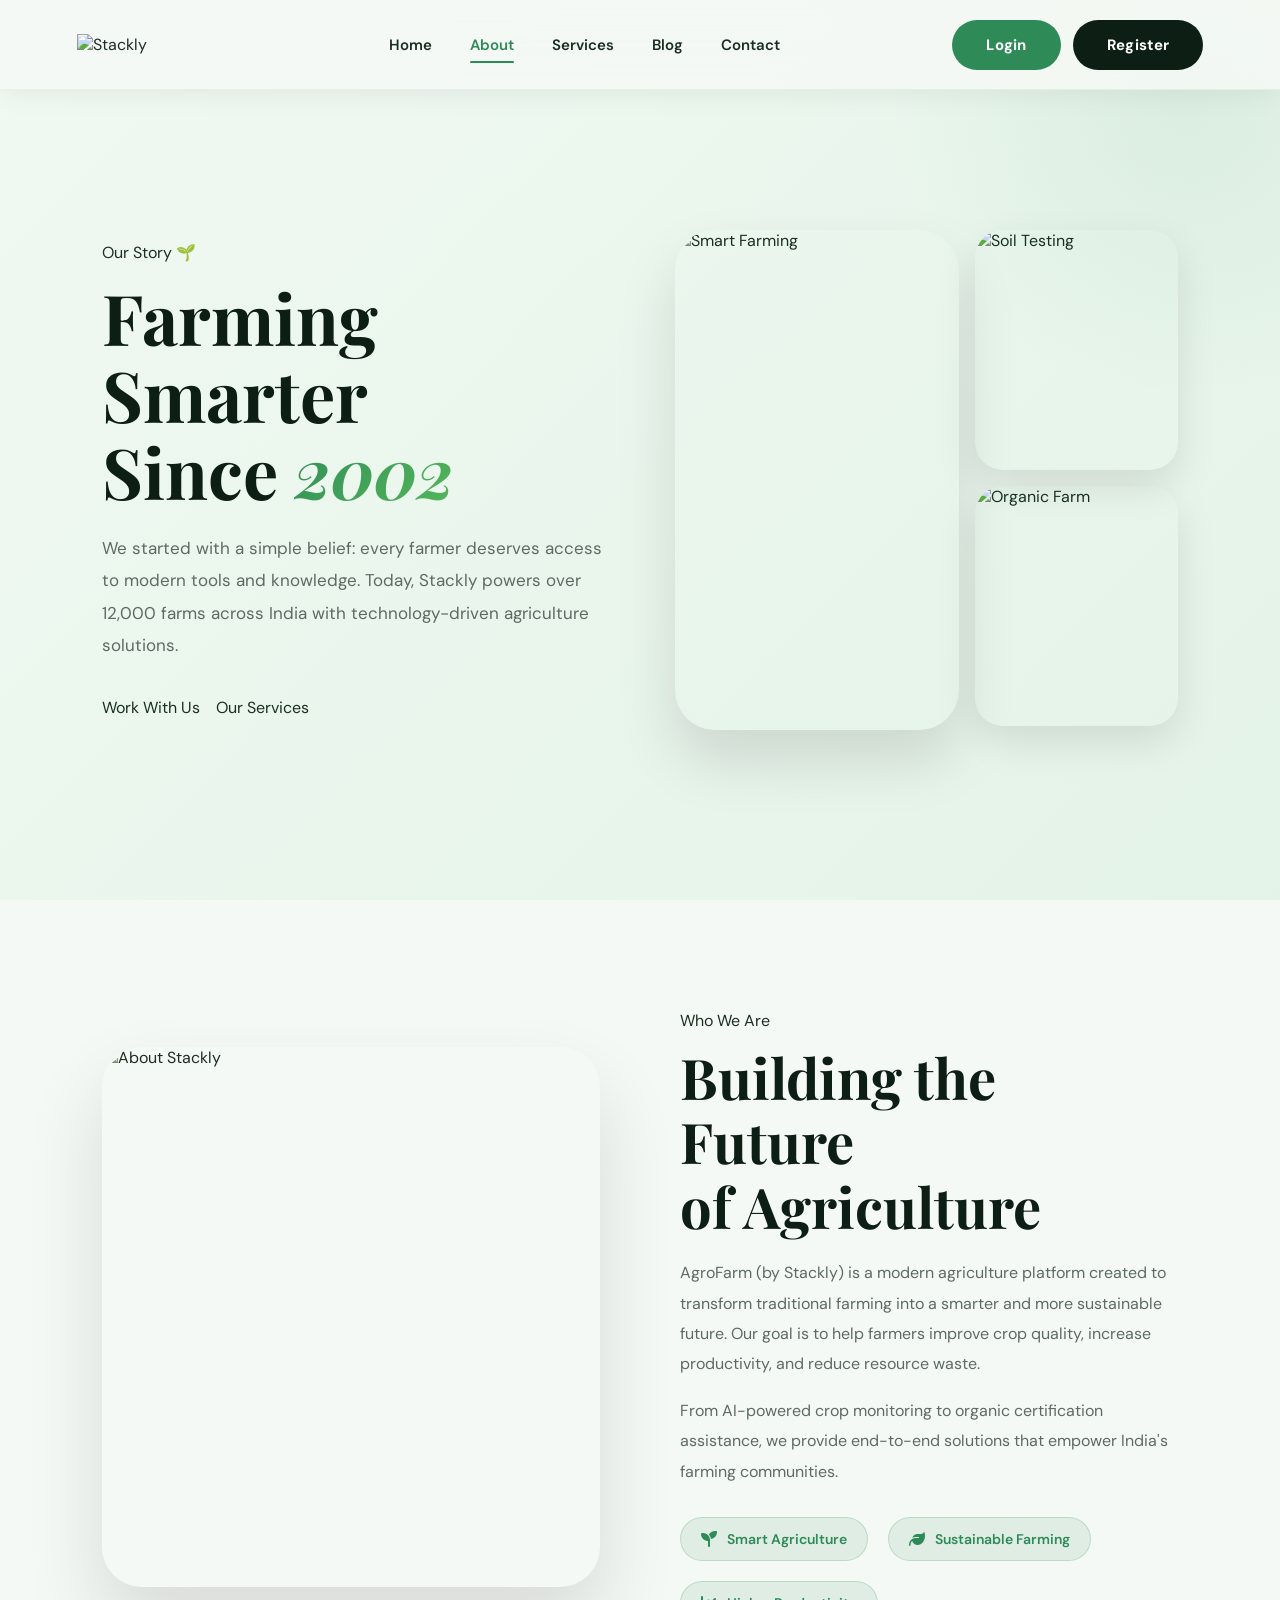
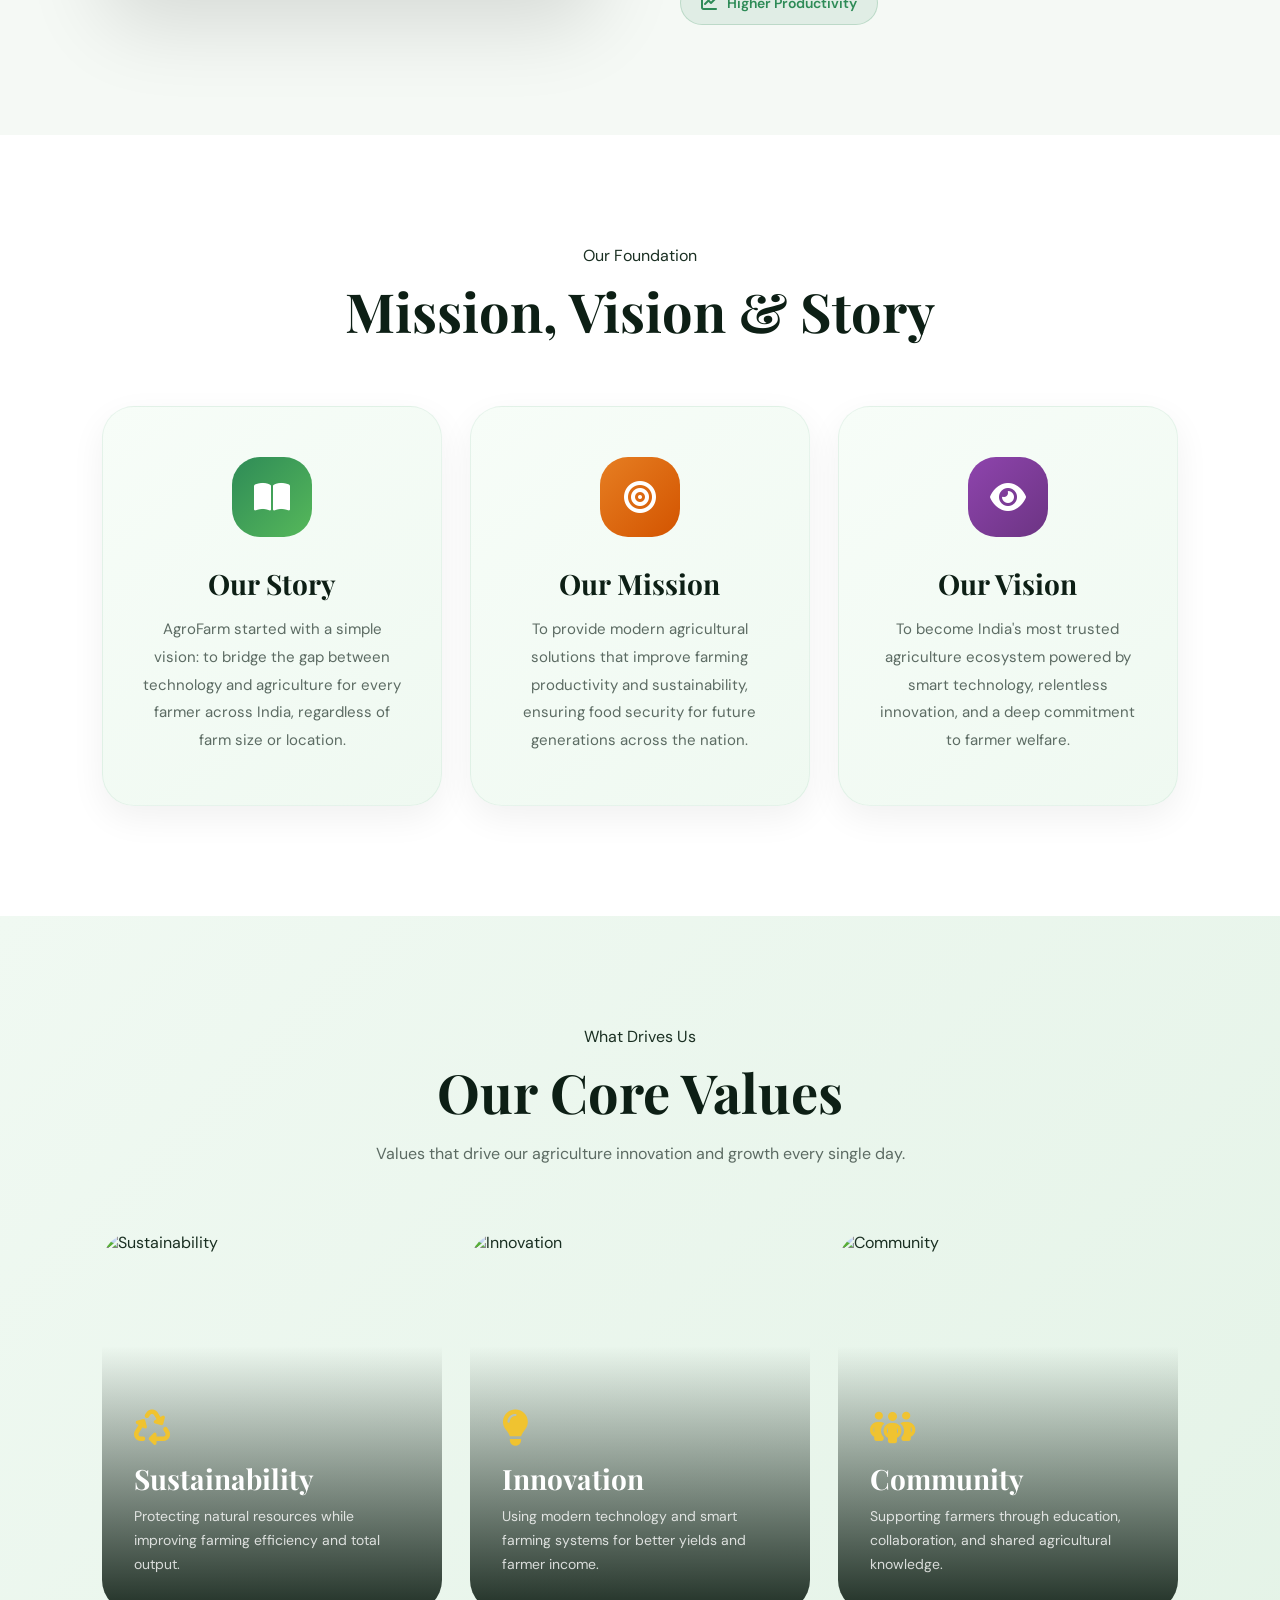
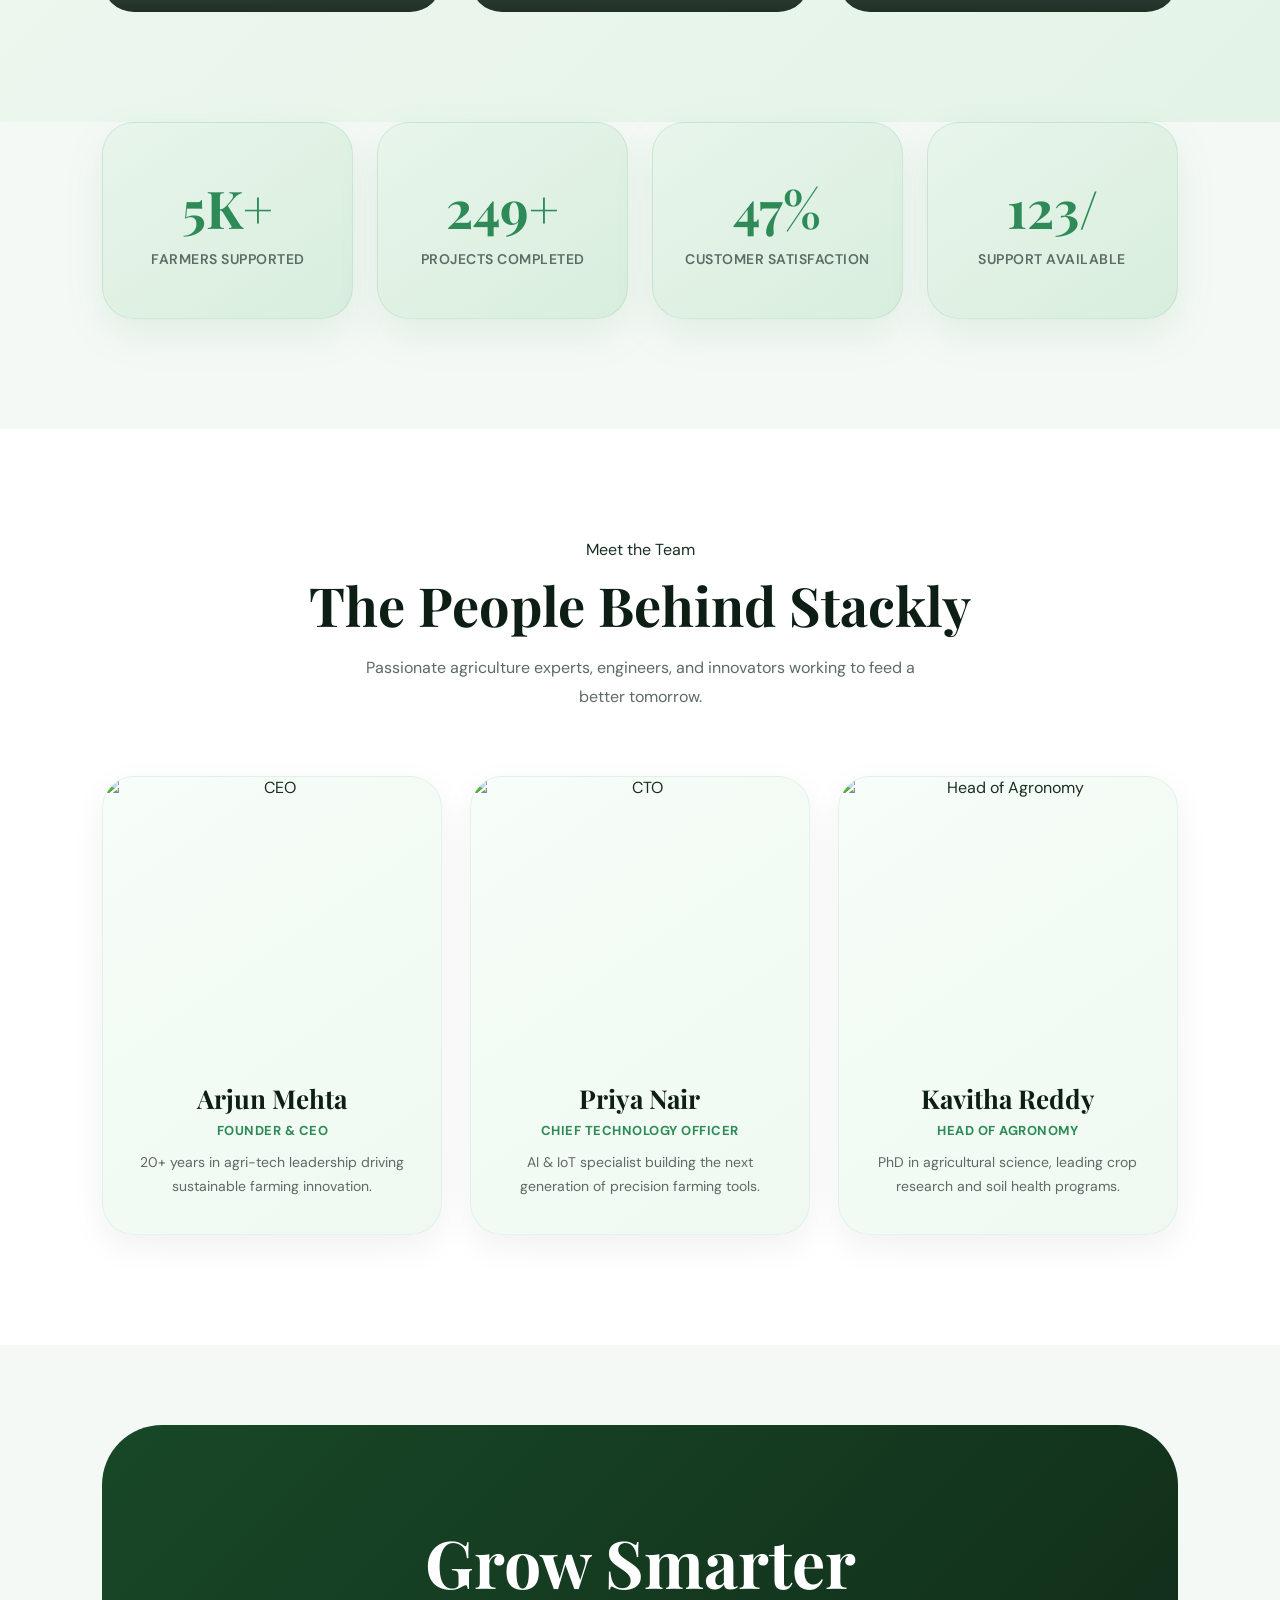
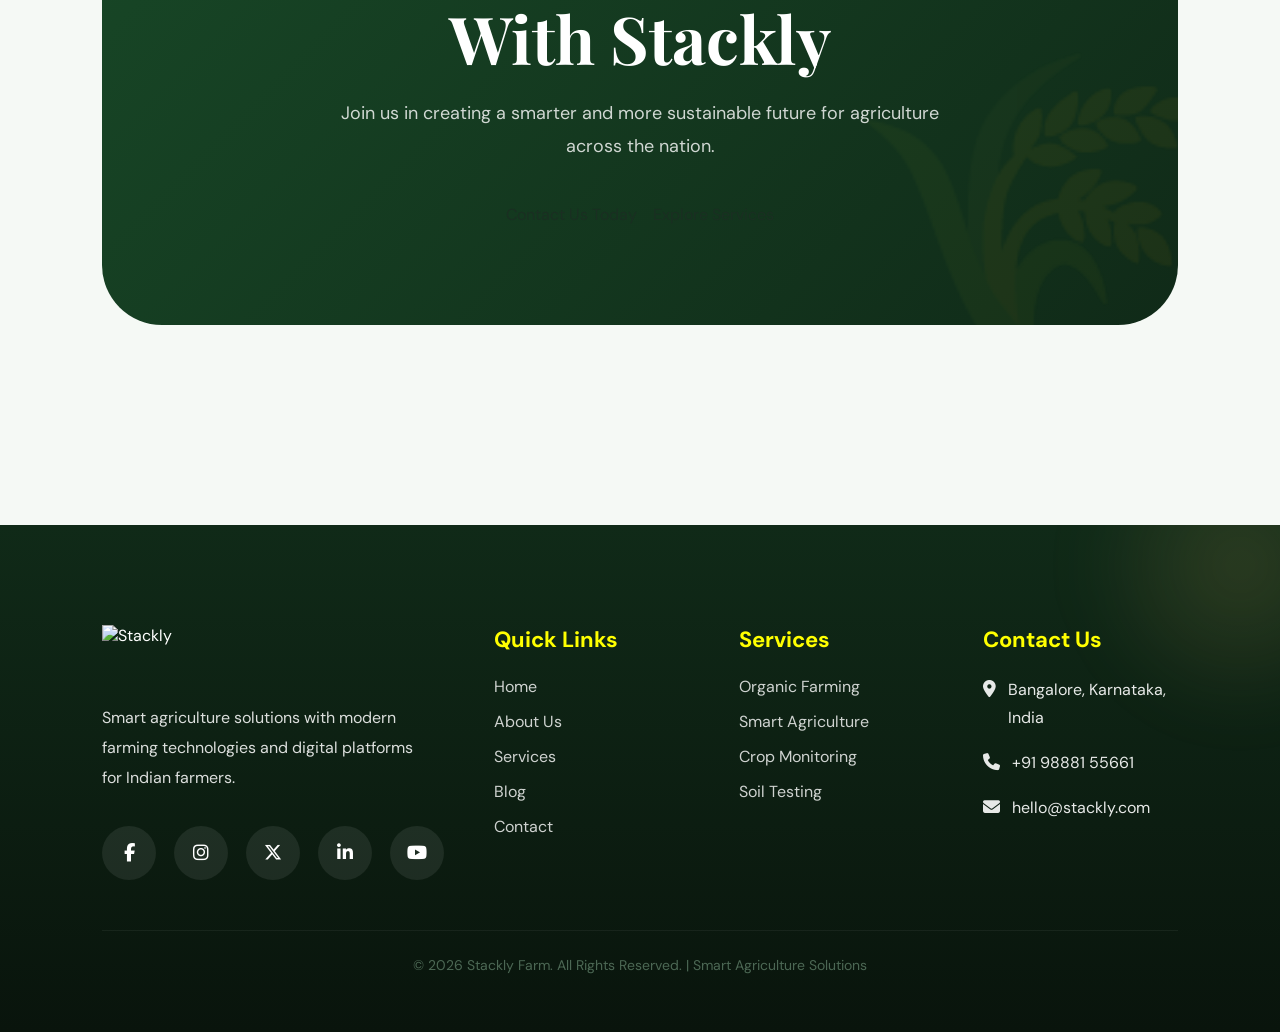
==== commit 8d0a3e19: "update" ====
--- a/about.html
+++ b/about.html
@@ -15,8 +15,8 @@
 <header>
   <nav class="navbar">
     <div class="logo">
-      <img src="https://snabsolutions.in/wp-content/uploads/2026/02/stackly-snab-solutions.png" alt="Stackly Farm" loading="eager">
-    </div>
+      <a href="index.html"> <img src="https://snabsolutions.in/wp-content/uploads/2026/02/stackly-snab-solutions.png" alt="Stackly">
+      </div></a> 
  
     <button class="menu-toggle" aria-label="Open menu">
       <span class="bar"></span>
@@ -206,7 +206,8 @@
 <footer class="site-footer">
   <div class="footer-grid">
     <div class="footer-brand">
-      <div class="footer-logo"><img src="https://snabsolutions.in/wp-content/uploads/2026/02/stackly-snab-solutions.png" alt="Stackly"></div>
+      <div class="footer-logo"><a href="index.html"> <img src="https://snabsolutions.in/wp-content/uploads/2026/02/stackly-snab-solutions.png" alt="Stackly">
+      </div></a> 
       <p>Smart agriculture solutions with modern farming technologies and digital platforms for Indian farmers.</p>
       <div class="footer-social">
         <a href="#"><i class="fab fa-facebook-f"></i></a>
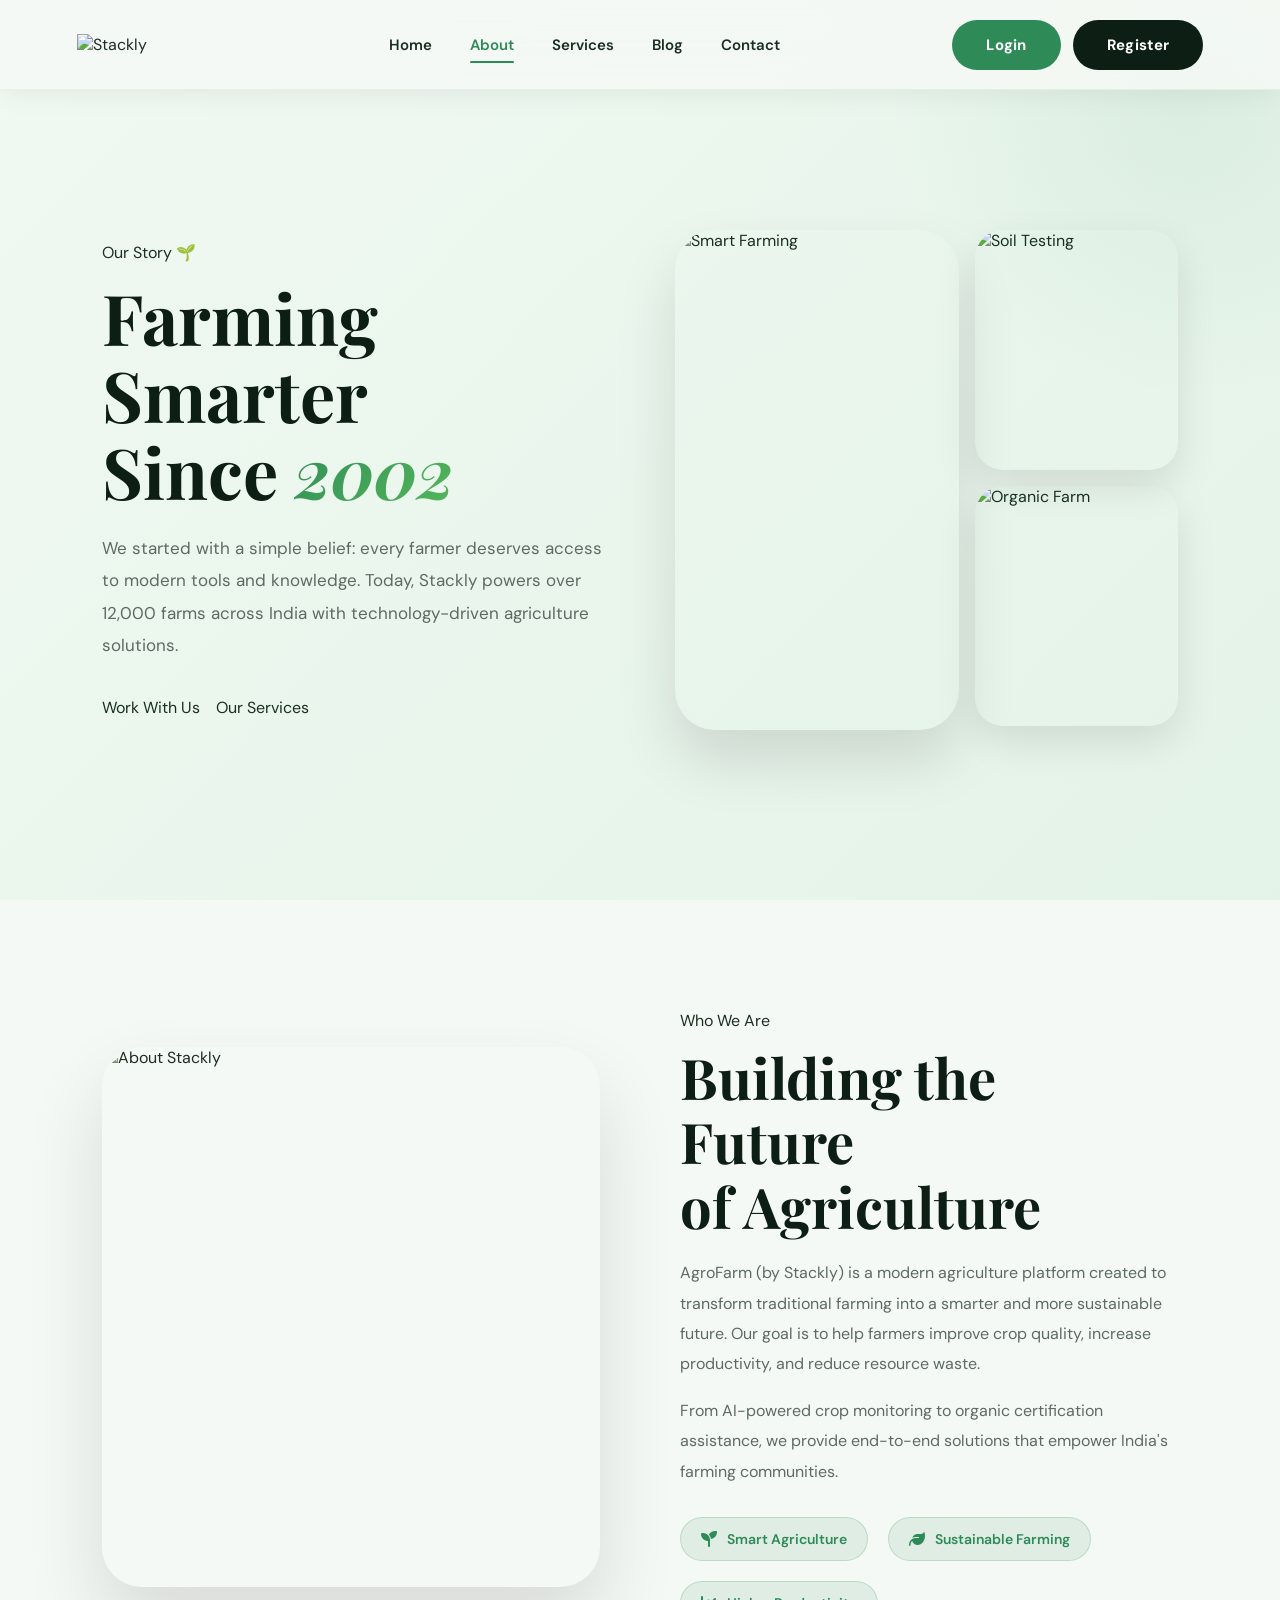
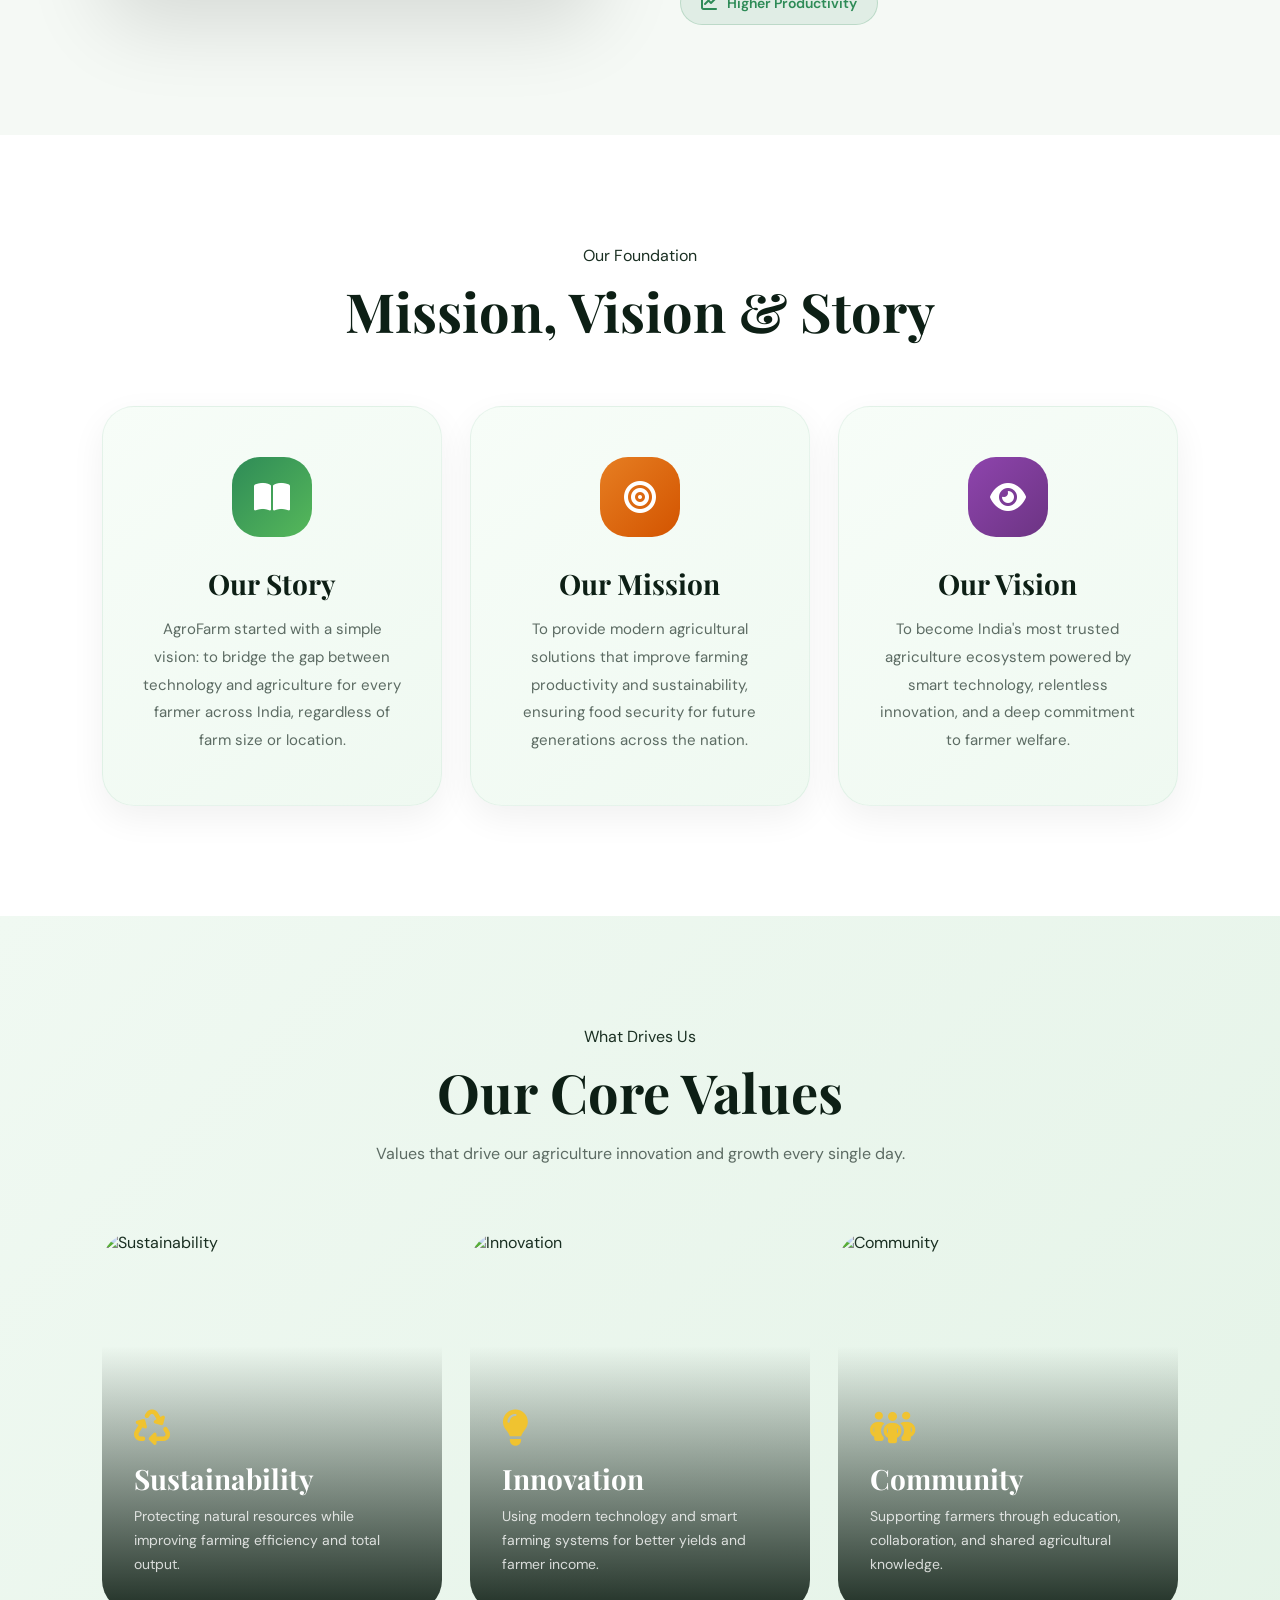
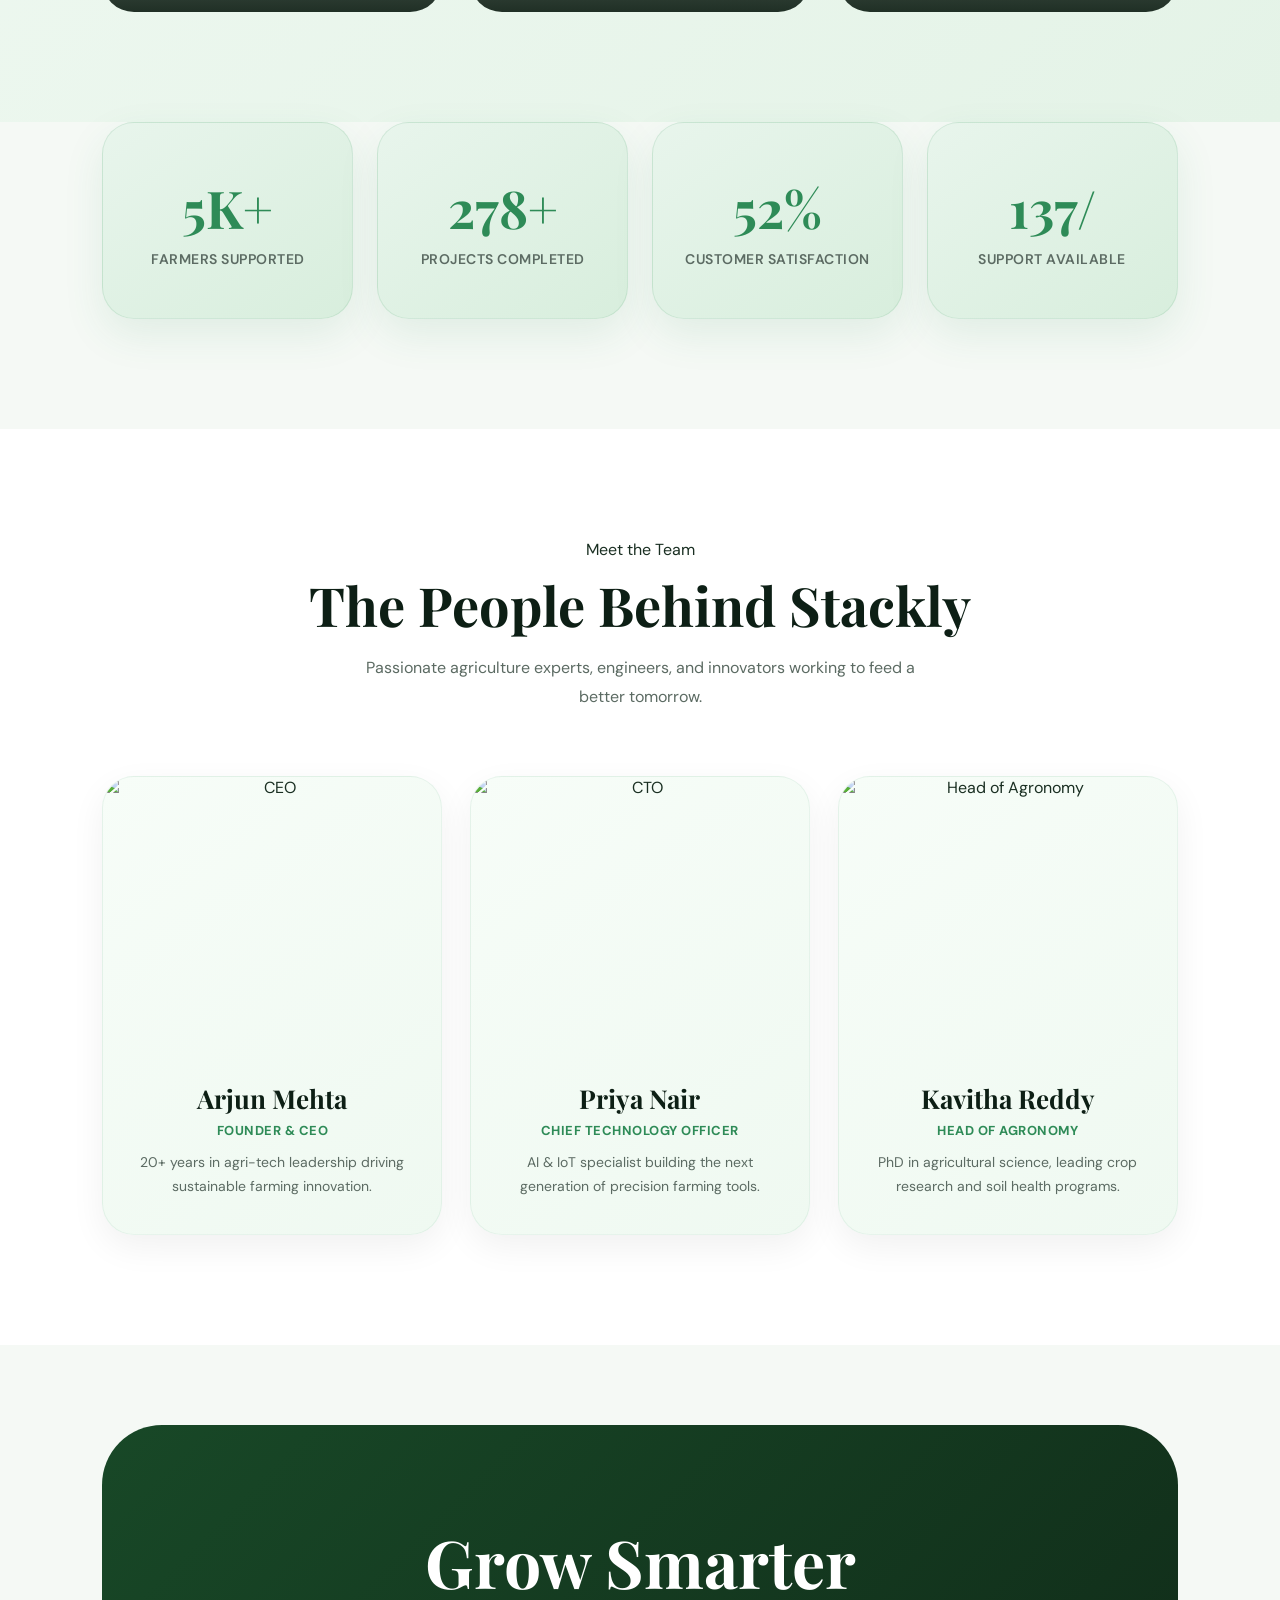
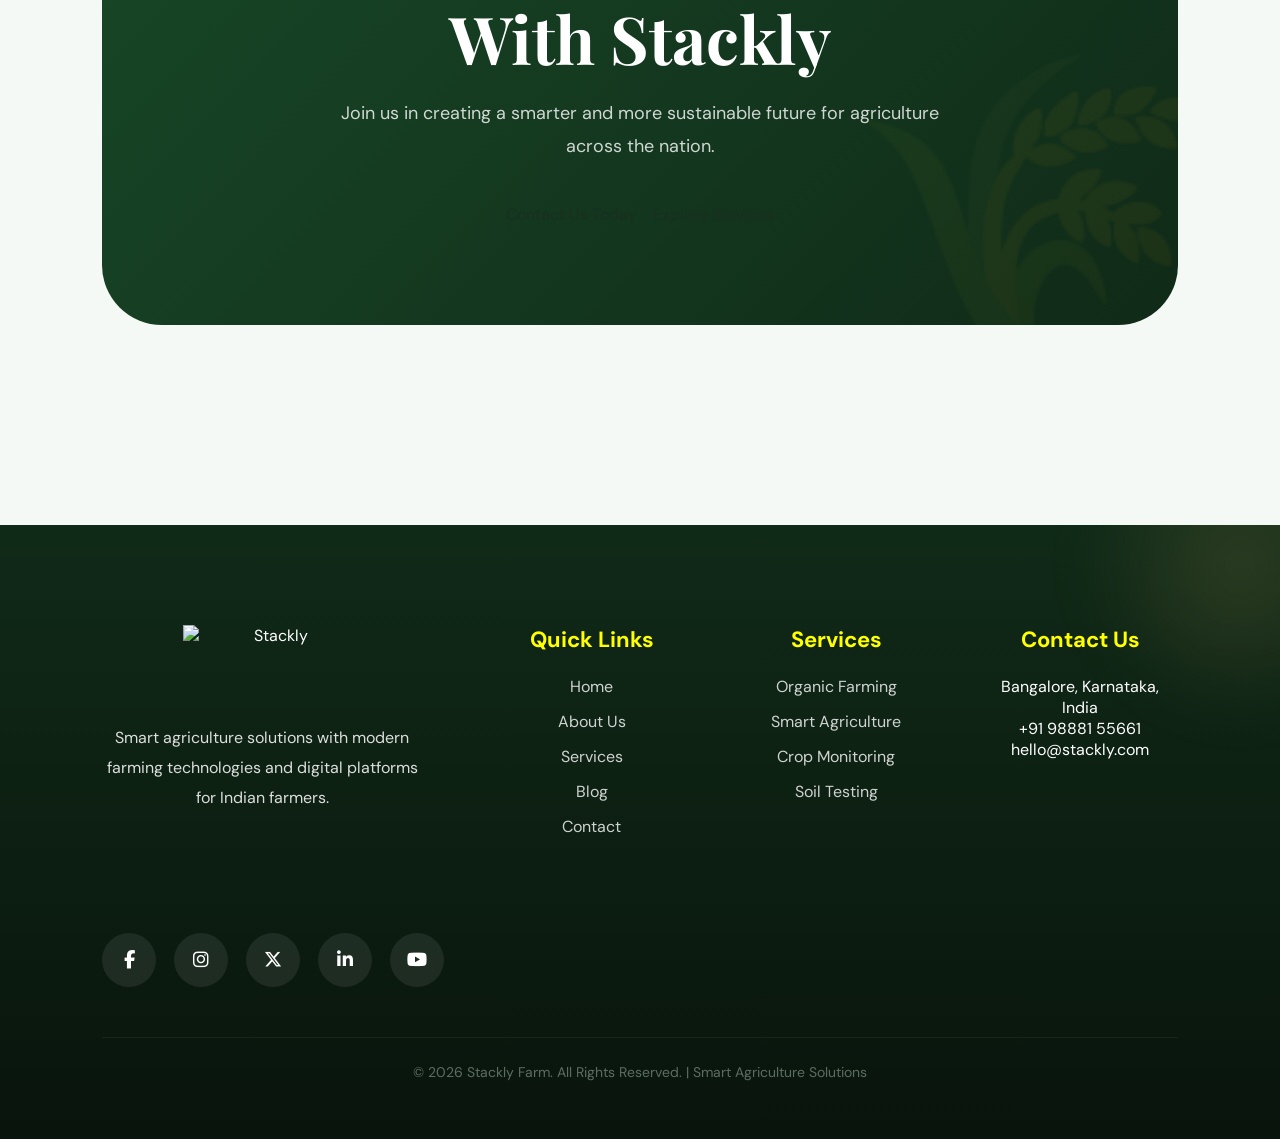
==== commit 866609fb: "update" ====
--- a/about.html
+++ b/about.html
@@ -209,13 +209,7 @@
       <div class="footer-logo"><a href="index.html"> <img src="https://snabsolutions.in/wp-content/uploads/2026/02/stackly-snab-solutions.png" alt="Stackly">
       </div></a> 
       <p>Smart agriculture solutions with modern farming technologies and digital platforms for Indian farmers.</p>
-      <div class="footer-social">
-        <a href="#"><i class="fab fa-facebook-f"></i></a>
-        <a href="#"><i class="fab fa-instagram"></i></a>
-        <a href="#"><i class="fab fa-x-twitter"></i></a>
-        <a href="#"><i class="fab fa-linkedin-in"></i></a>
-        <a href="#"><i class="fab fa-youtube"></i></a>
-      </div>
+     
     </div>
     <div class="footer-col">
       <h4>Quick Links</h4>
@@ -238,10 +232,17 @@
     </div>
     <div class="footer-col">
       <h4>Contact Us</h4>
-      <div class="contact-line"><i class="fa-solid fa-location-dot"></i><p>Bangalore, Karnataka, India</p></div>
-      <div class="contact-line"><i class="fa-solid fa-phone"></i><p>+91 98881 55661</p></div>
-      <div class="contact-line"><i class="fa-solid fa-envelope"></i><p>hello@stackly.com</p></div>
-    </div>
+      <center><p>Bangalore, Karnataka, India</p>
+      <p>+91 98881 55661</p>
+      <p>hello@stackly.com</p></center>
+    </div>
+     <div class="footer-social">
+        <a href="#"><i class="fab fa-facebook-f"></i></a>
+        <a href="#"><i class="fab fa-instagram"></i></a>
+        <a href="#"><i class="fab fa-x-twitter"></i></a>
+        <a href="#"><i class="fab fa-linkedin-in"></i></a>
+        <a href="#"><i class="fab fa-youtube"></i></a>
+      </div>
   </div>
   <div class="footer-bottom">
     <p>© 2026 Stackly Farm. All Rights Reserved. | Smart Agriculture Solutions</p>
--- a/style.css
+++ b/style.css
@@ -1,3 +1,4 @@
+
 /* ============================================
    FARMLY PREMIUM — STYLE.CSS
    Enhanced: shapes, animations, hamburger
@@ -785,7 +786,7 @@
 
 right:-100%;
 
-width:350px;
+width:380px;
 
 height:100vh;
 
@@ -801,4 +802,217 @@
 
 }
 
+}
+
+
+
+/* ==========================
+FOOTER CENTER ALIGN
+========================== */
+
+footer{
+
+background:#07120c;
+
+color:white;
+
+padding:100px 20px 30px;
+
+text-align:center;
+
+}
+
+.footer-container{
+
+max-width:1400px;
+
+margin:auto;
+
+display:grid;
+
+grid-template-columns:
+repeat(4,1fr);
+
+gap:50px;
+
+align-items:start;
+
+justify-items:center;
+
+}
+
+/* LOGO */
+
+.footer-logo{
+
+display:flex;
+
+justify-content:center;
+
+margin-bottom:20px;
+
+}
+
+.footer-logo img{
+
+width:180px;
+
+height:auto;
+
+}
+
+/* CONTENT */
+
+.footer-container p{
+
+color:#9fb0a5;
+
+line-height:1.8;
+
+}
+
+.footer-container h3{
+
+font-size:22px;
+
+margin-bottom:18px;
+
+color:#ffd66b;
+
+}
+
+.footer-links{
+
+display:flex;
+
+flex-direction:column;
+
+gap:12px;
+
+align-items:center;
+
+}
+
+.footer-links li{
+
+list-style:none;
+
+}
+
+.footer-links a{
+
+color:#a7b7ac;
+
+transition:.3s;
+
+}
+
+.footer-links a:hover{
+
+color:#4de28b;
+
+}
+
+/* SOCIAL */
+
+.social-icons{
+
+display:flex;
+
+justify-content:center;
+
+align-items:center;
+
+gap:16px;
+
+margin-top:50px;
+
+}
+
+.social-icons a{
+
+width:48px;
+
+height:48px;
+
+border-radius:50%;
+
+display:flex;
+
+align-items:center;
+
+justify-content:center;
+
+background:
+
+rgba(255,255,255,.08);
+
+color:white;
+
+font-size:18px;
+
+transition:.35s;
+
+}
+
+.social-icons a:hover{
+
+background:#4de28b;
+
+transform:
+translateY(-6px);
+
+}
+
+/* BOTTOM */
+
+.footer-bottom{
+
+margin-top:40px;
+
+padding-top:24px;
+
+border-top:
+
+1px solid
+rgba(255,255,255,.08);
+
+text-align:center;
+
+color:#7f9186;
+
+}
+
+/* MOBILE */
+
+@media(max-width:768px){
+
+.footer-container{
+
+grid-template-columns:1fr;
+
+gap:40px;
+
+text-align:center;
+
+}
+
+.footer-logo{
+
+justify-content:center;
+
+}
+
+.footer-links{
+
+align-items:center;
+
+}
+
+.social-icons{
+
+flex-wrap:wrap;
+
+}
+
 }
--- a/about.css
+++ b/about.css
@@ -440,6 +440,114 @@
   .about-stats { grid-template-columns: 1fr; }
   .cta-inner h2 { font-size: 32px; }
 }
+
+/* ==========================
+FOOTER MOBILE CENTER FIX
+========================== */
+
+@media (max-width:768px){
+
+.footer{
+
+text-align:center;
+
+}
+
+.footer-container{
+
+display:grid;
+
+grid-template-columns:1fr;
+
+justify-items:center;
+
+align-items:center;
+
+gap:40px;
+
+text-align:center;
+
+}
+
+.footer-box{
+
+width:100%;
+
+display:flex;
+
+flex-direction:column;
+
+align-items:center;
+
+}
+
+.footer-logo{
+
+display:flex;
+
+flex-direction:column;
+
+align-items:center;
+
+}
+
+.footer-logo img{
+
+margin:0 auto 20px;
+
+}
+
+.footer-box ul{
+
+align-items:center;
+
+}
+
+.footer-box p{
+
+max-width:320px;
+
+margin:auto;
+
+}
+
+.social{
+
+justify-content:center;
+
+align-items:center;
+
+width:100%;
+
+}
+
+.footer-bottom{
+
+text-align:center;
+
+padding:24px;
+
+}
+
+}
+
+/* EXTRA SMALL */
+
+@media (max-width:420px){
+
+.footer{
+
+padding-top:90px;
+
+}
+
+.footer-box p{
+
+max-width:260px;
+
+}
+
+}
 /* CLOSE BUTTON FIX */
 
 .close-menu{
@@ -504,7 +612,7 @@
 
 right:-100%;
 
-width:350px;
+width:380px;
 
 height:100vh;
 
@@ -516,4 +624,5 @@
 .nav-links.active{
 right:0;
 }
-}+}
+
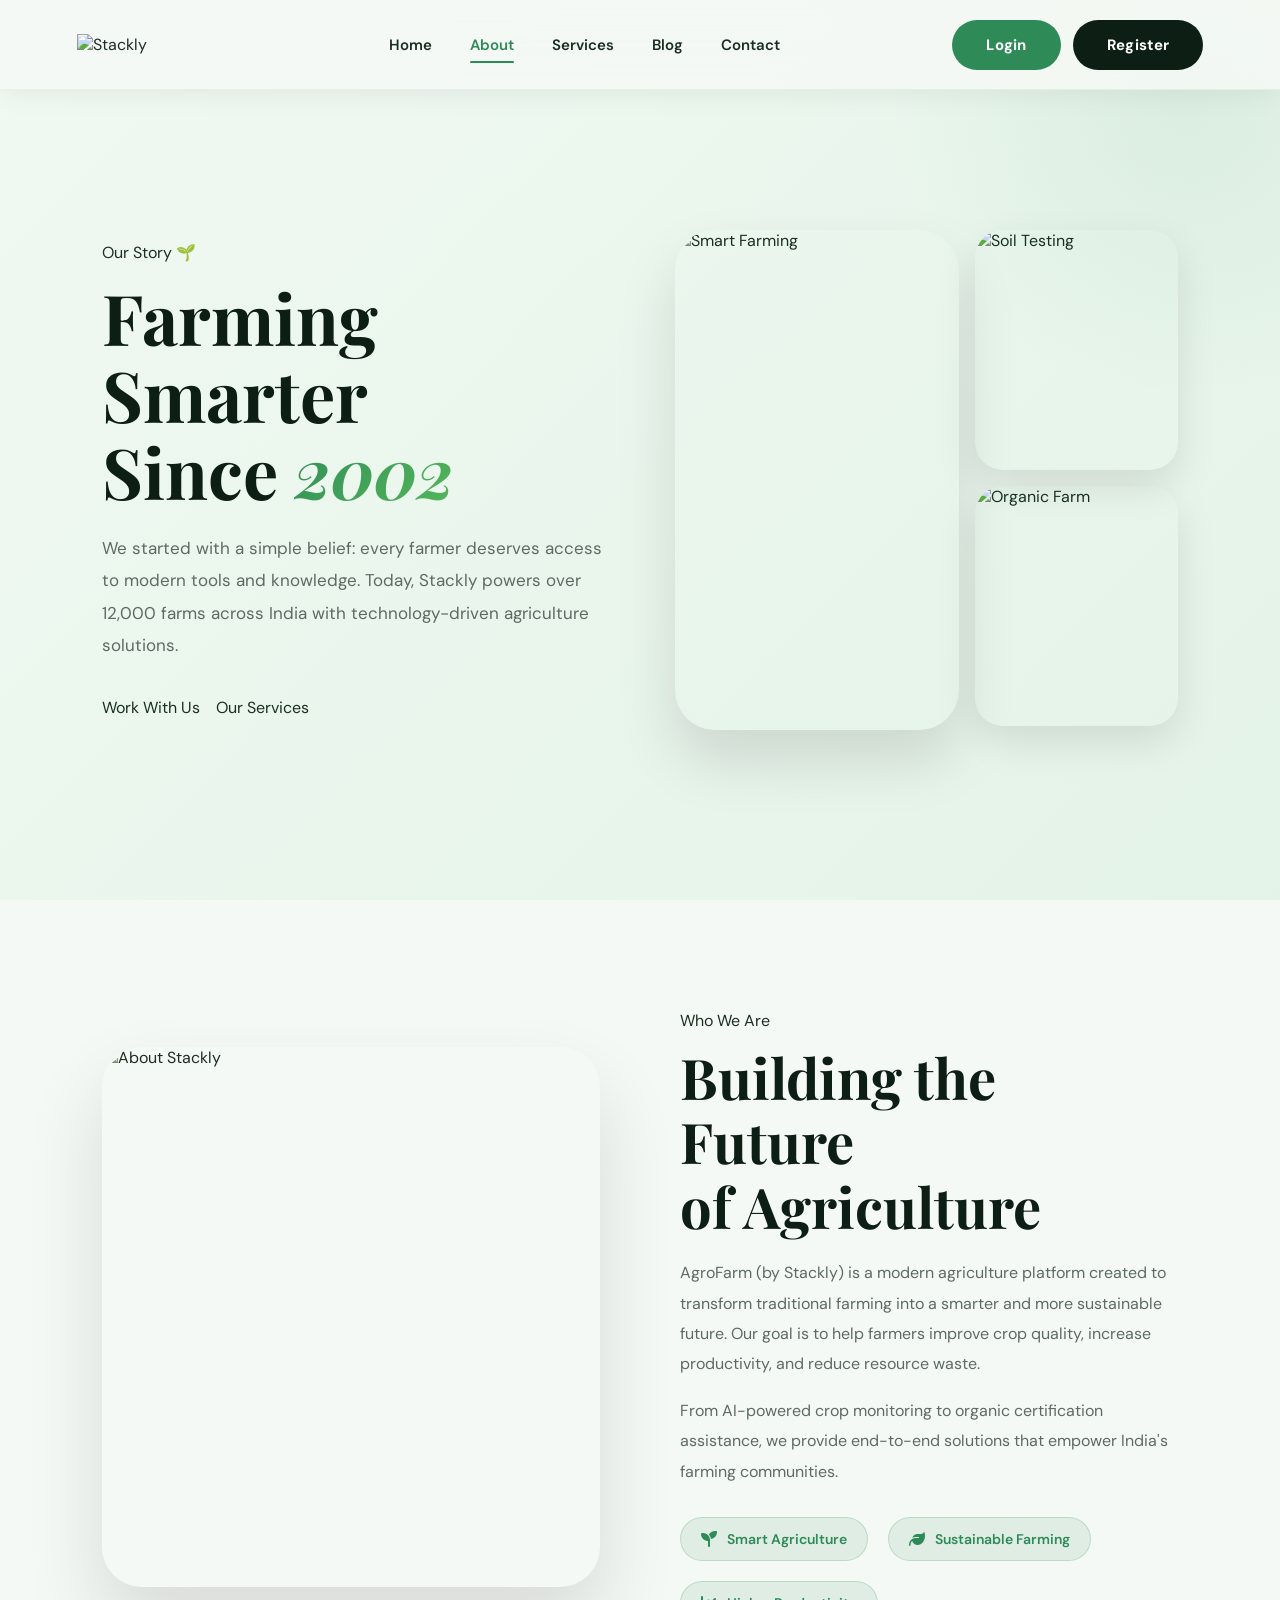
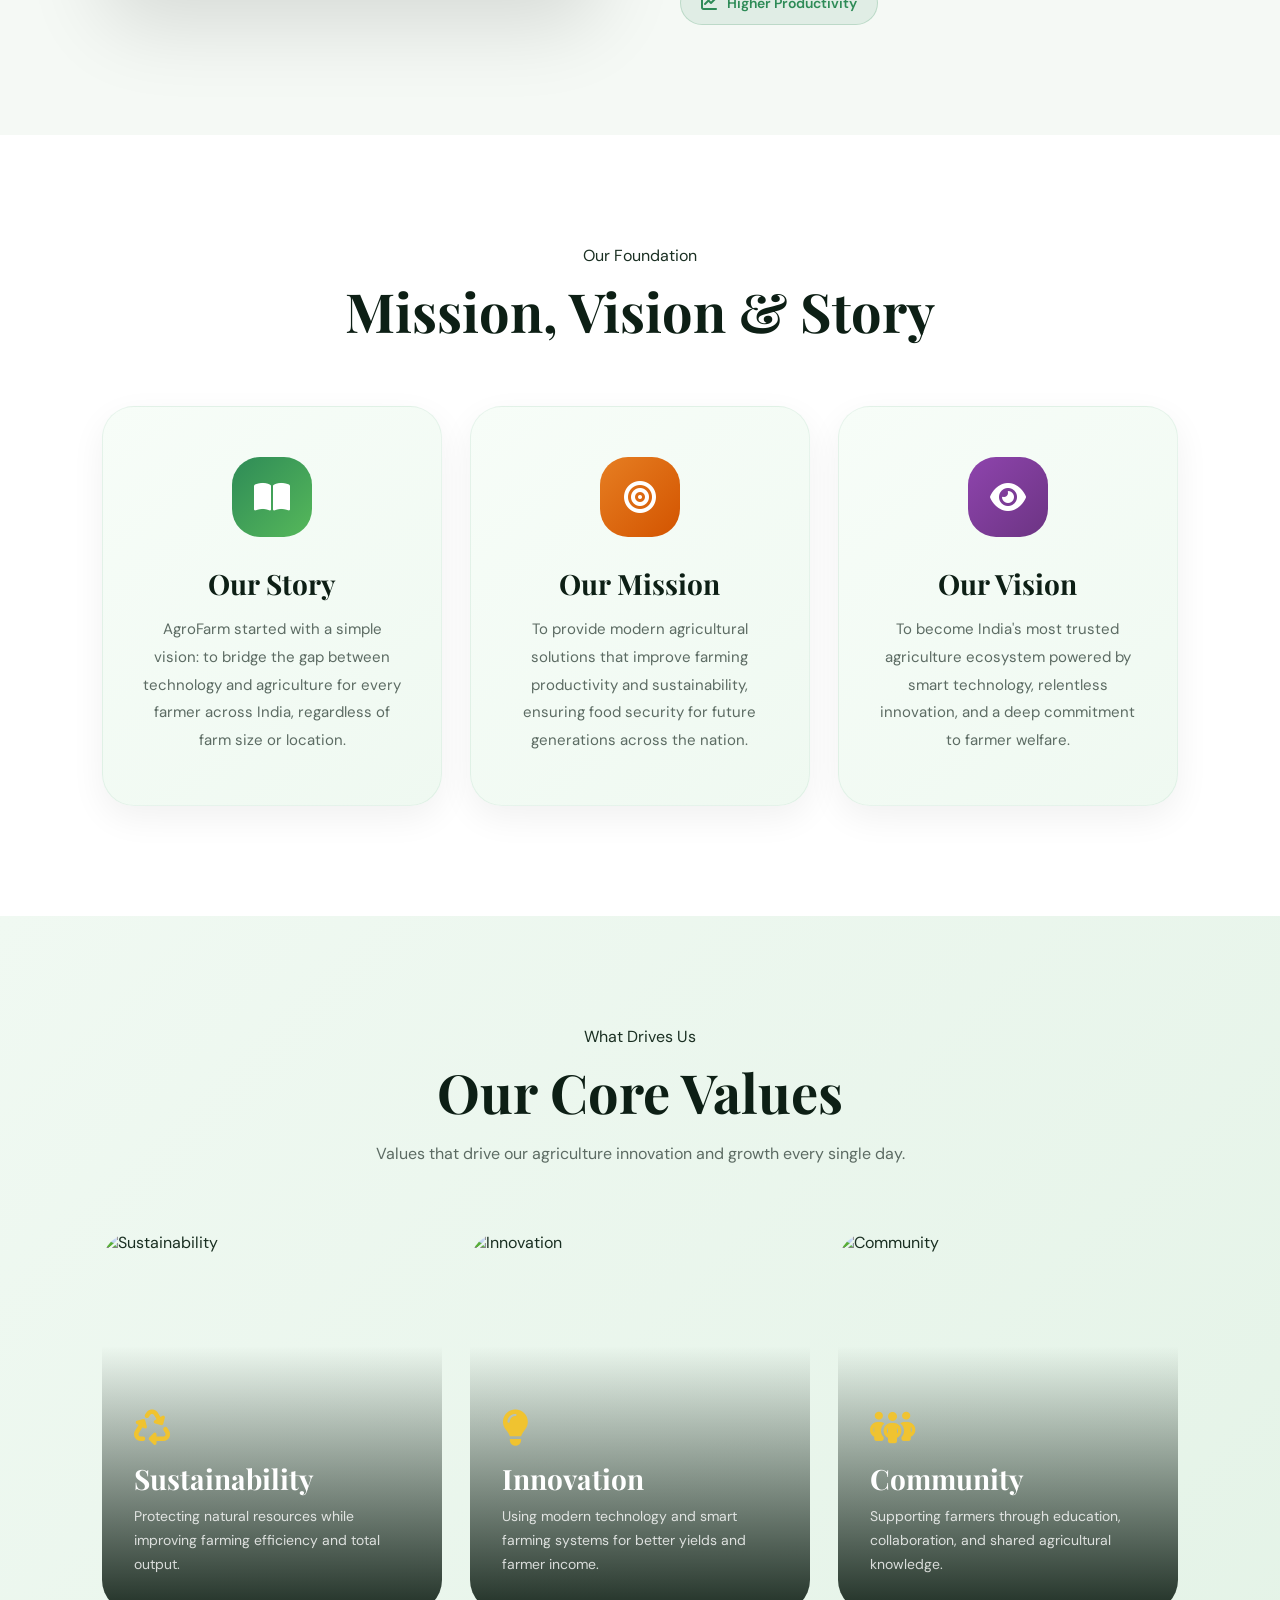
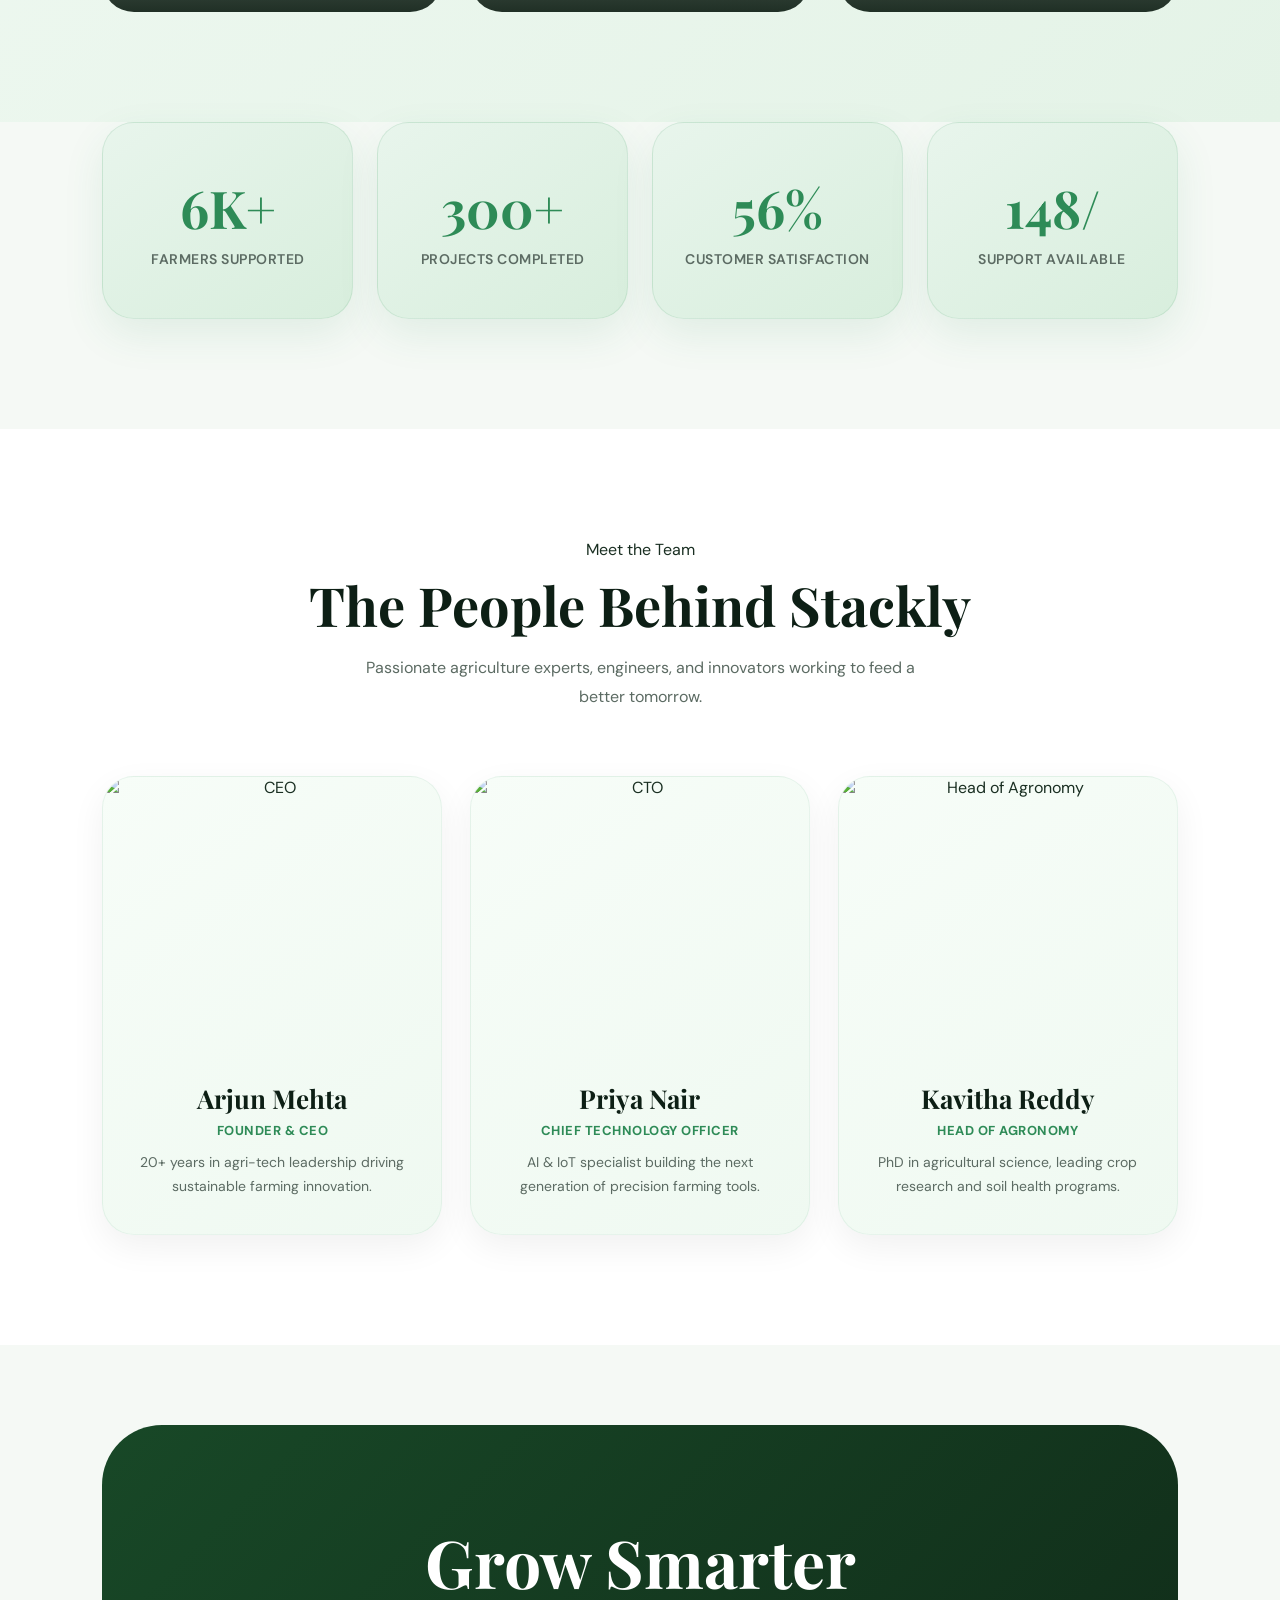
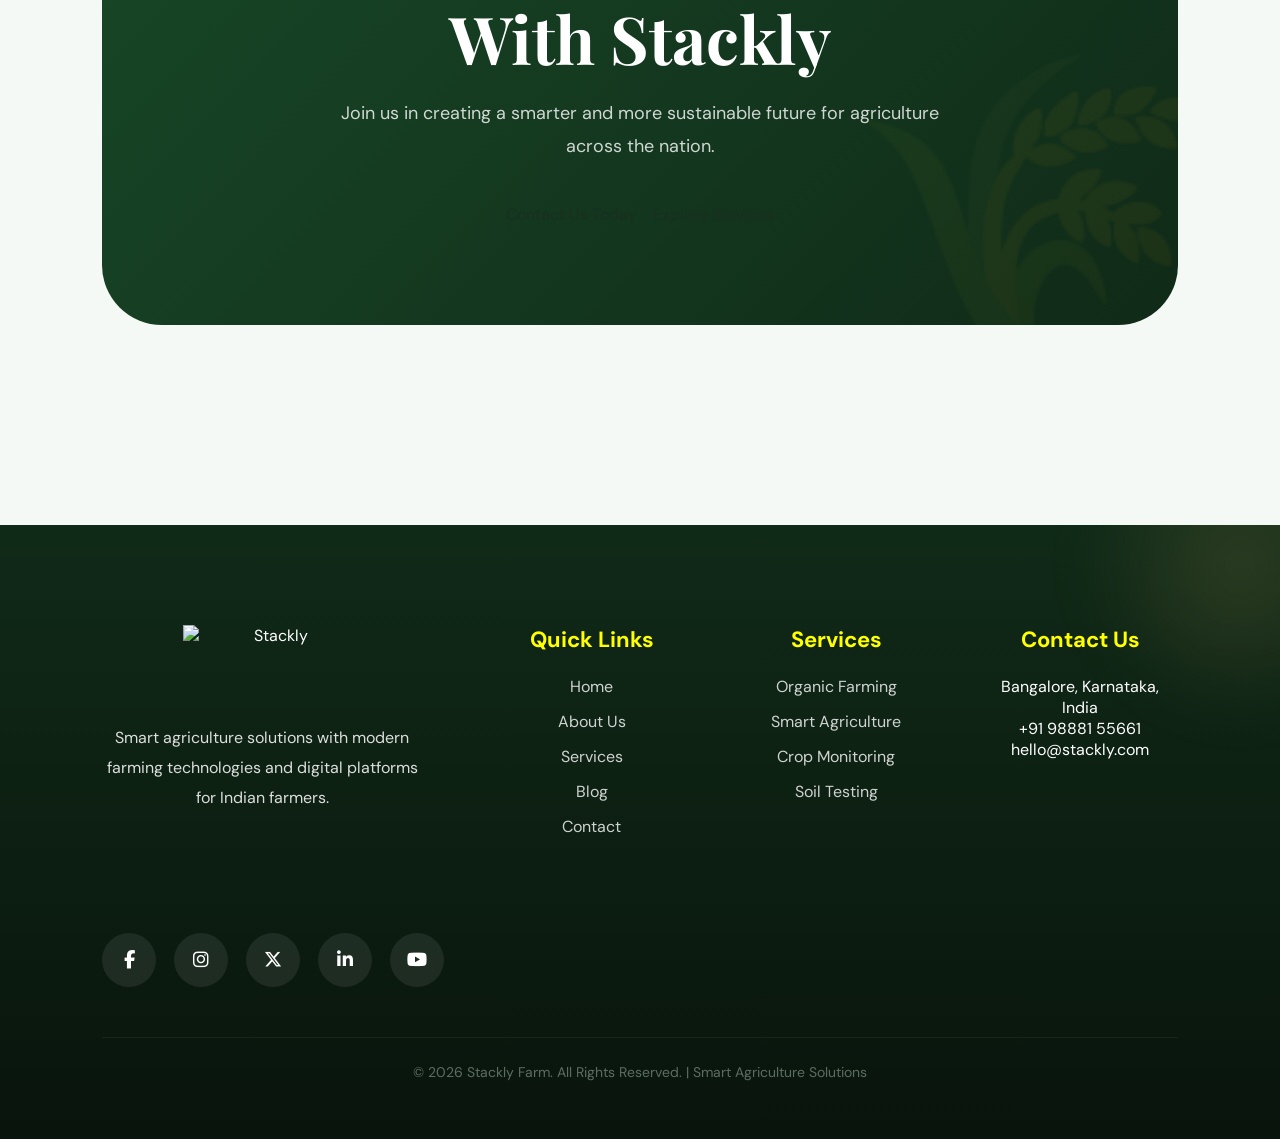
==== commit ce9e1e76: "update" ====
--- a/about.html
+++ b/about.html
@@ -32,7 +32,7 @@
       <li><a href="blog.html">Blog</a></li>
       <li><a href="contact.html">Contact</a></li>
       <li class="mobile-auth">
-        <a href="login.html" class="btn">Login</a>
+        <a href="login.html" class="btn">signin</a>
         <a href="register.html" class="btn register">Register</a>
       </li>
     </ul>
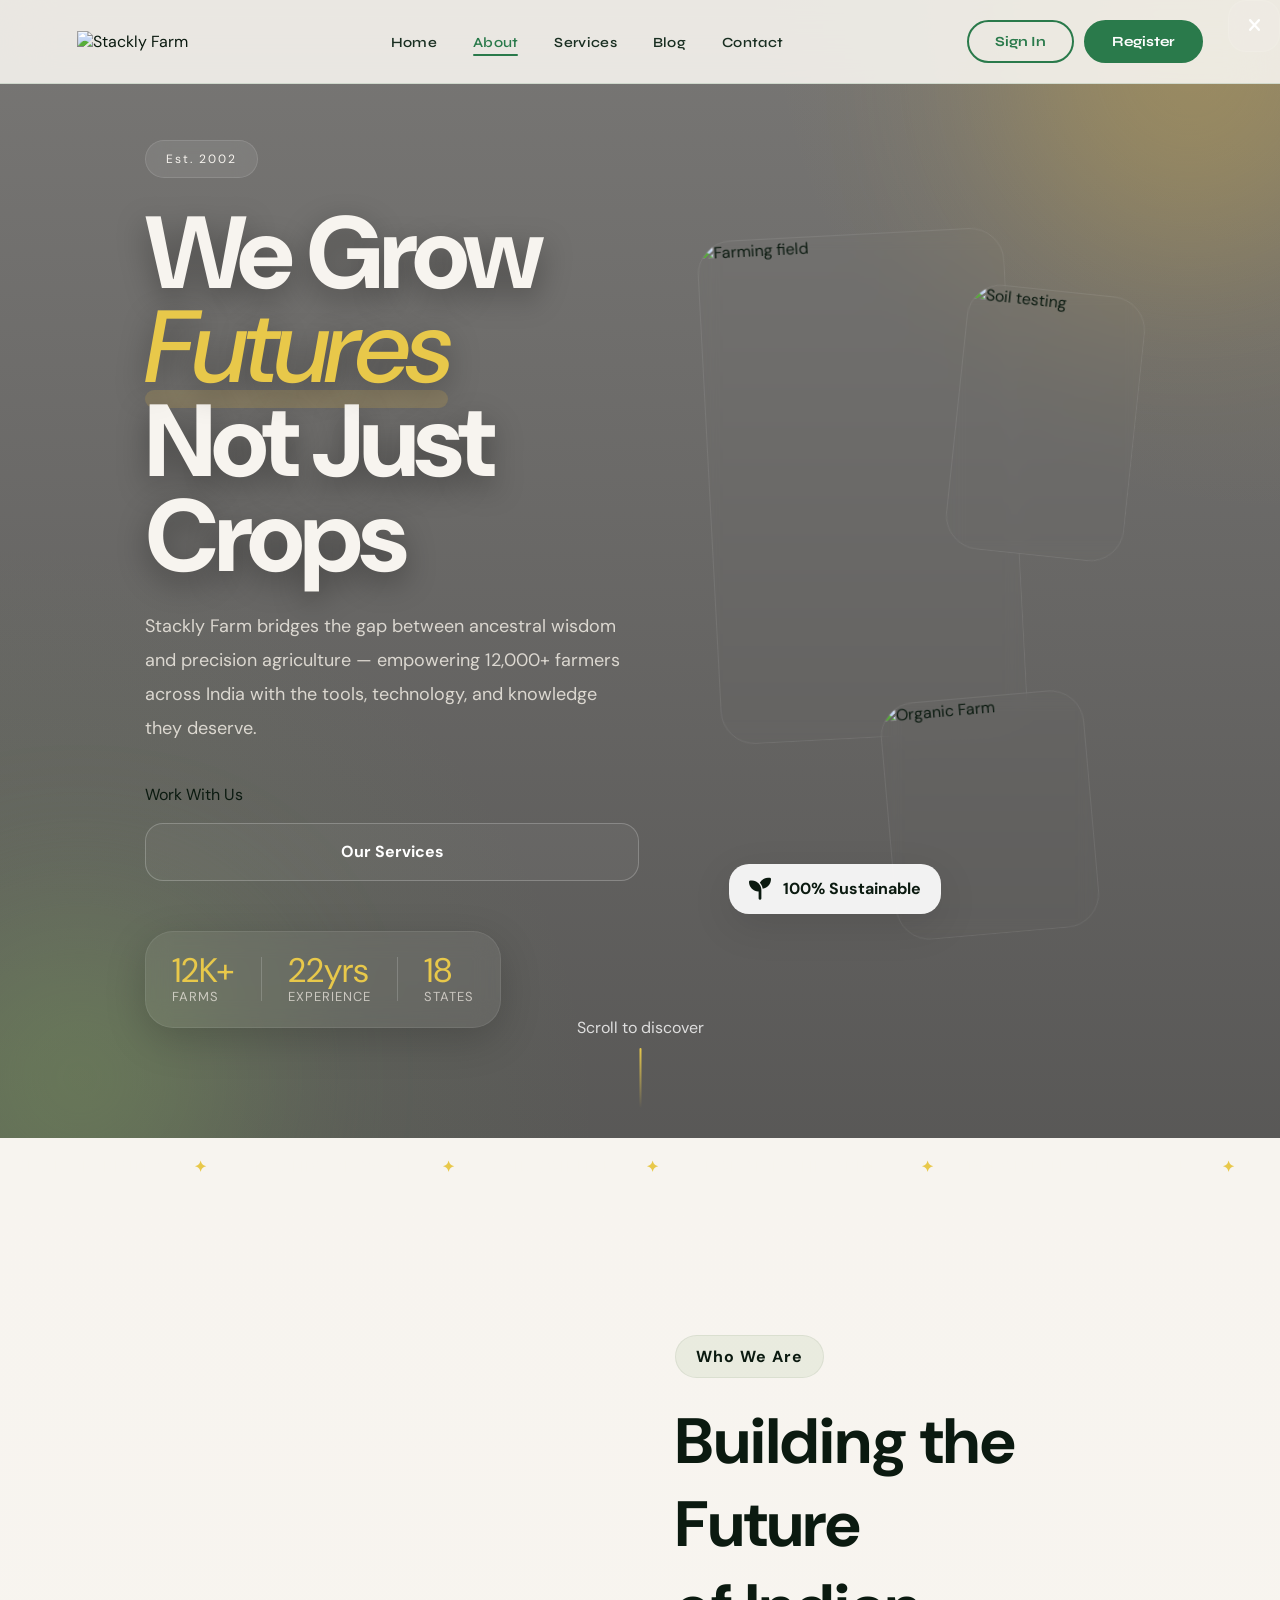
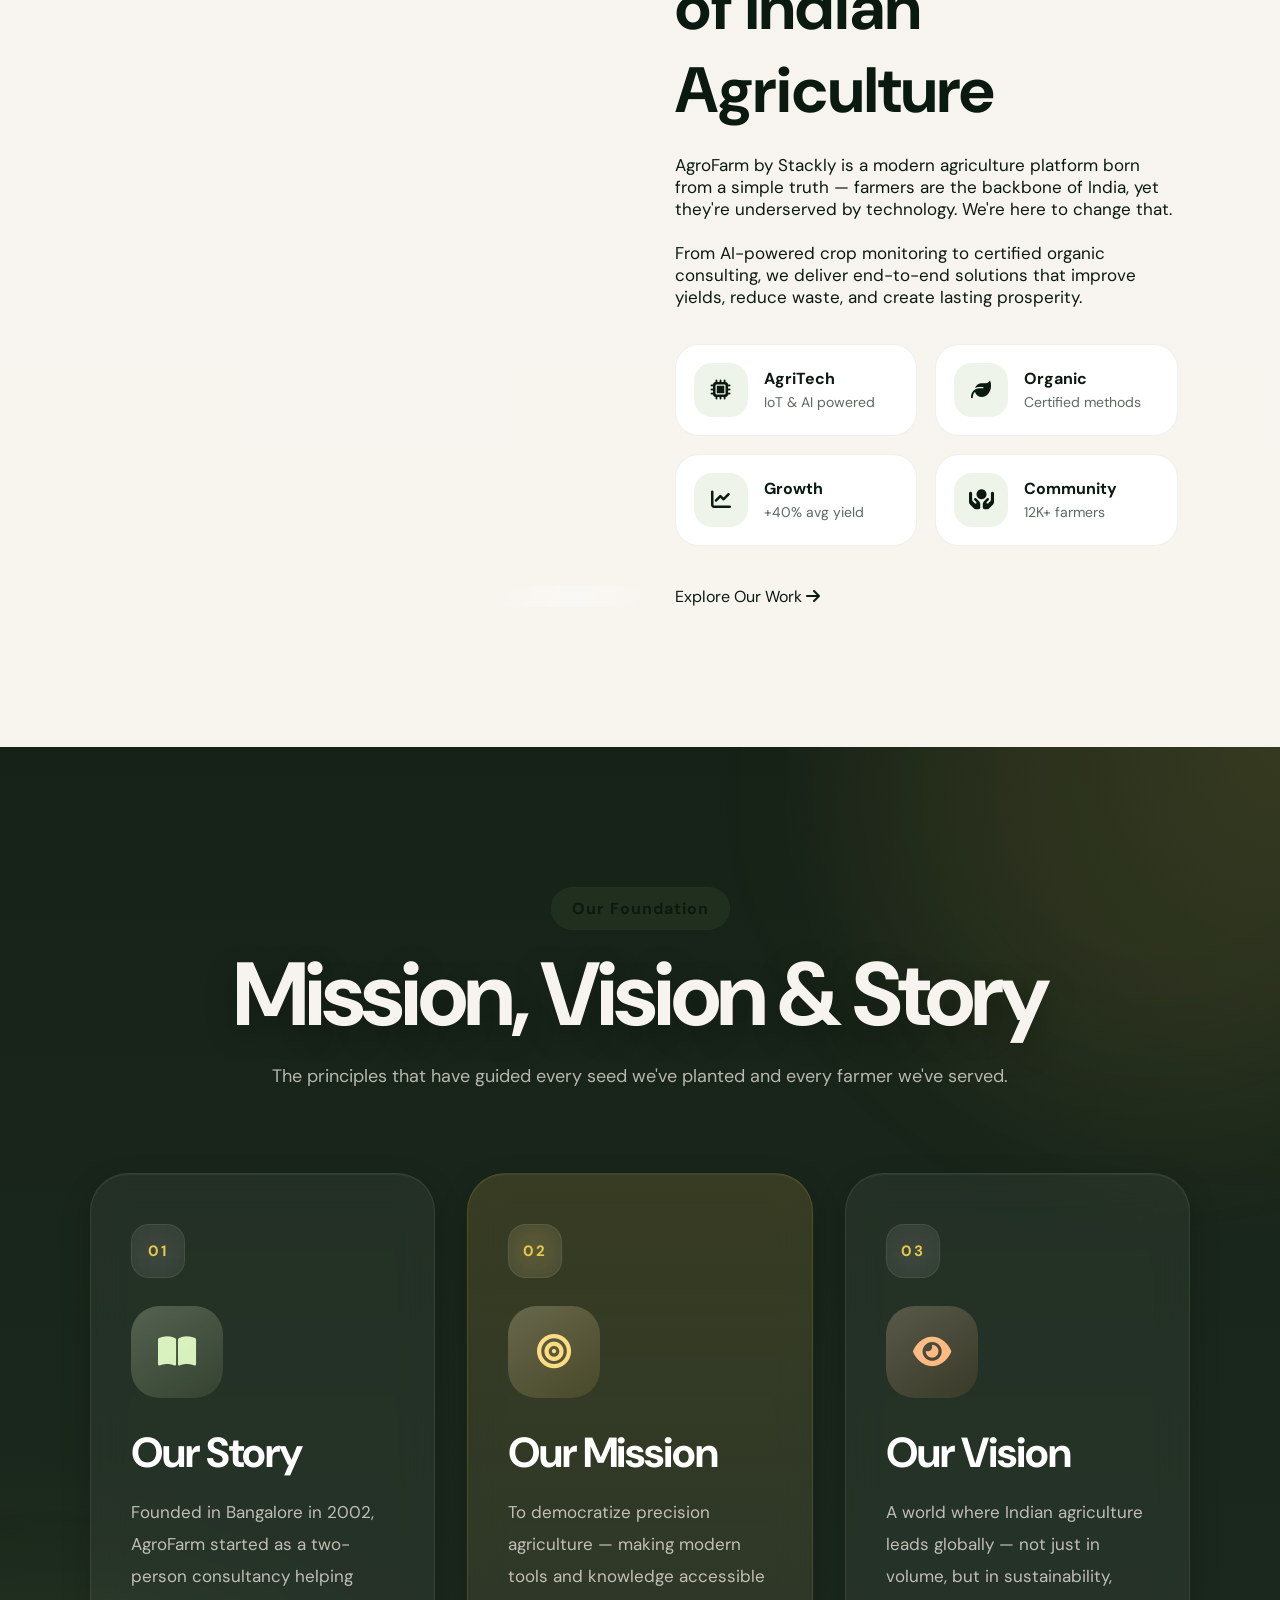
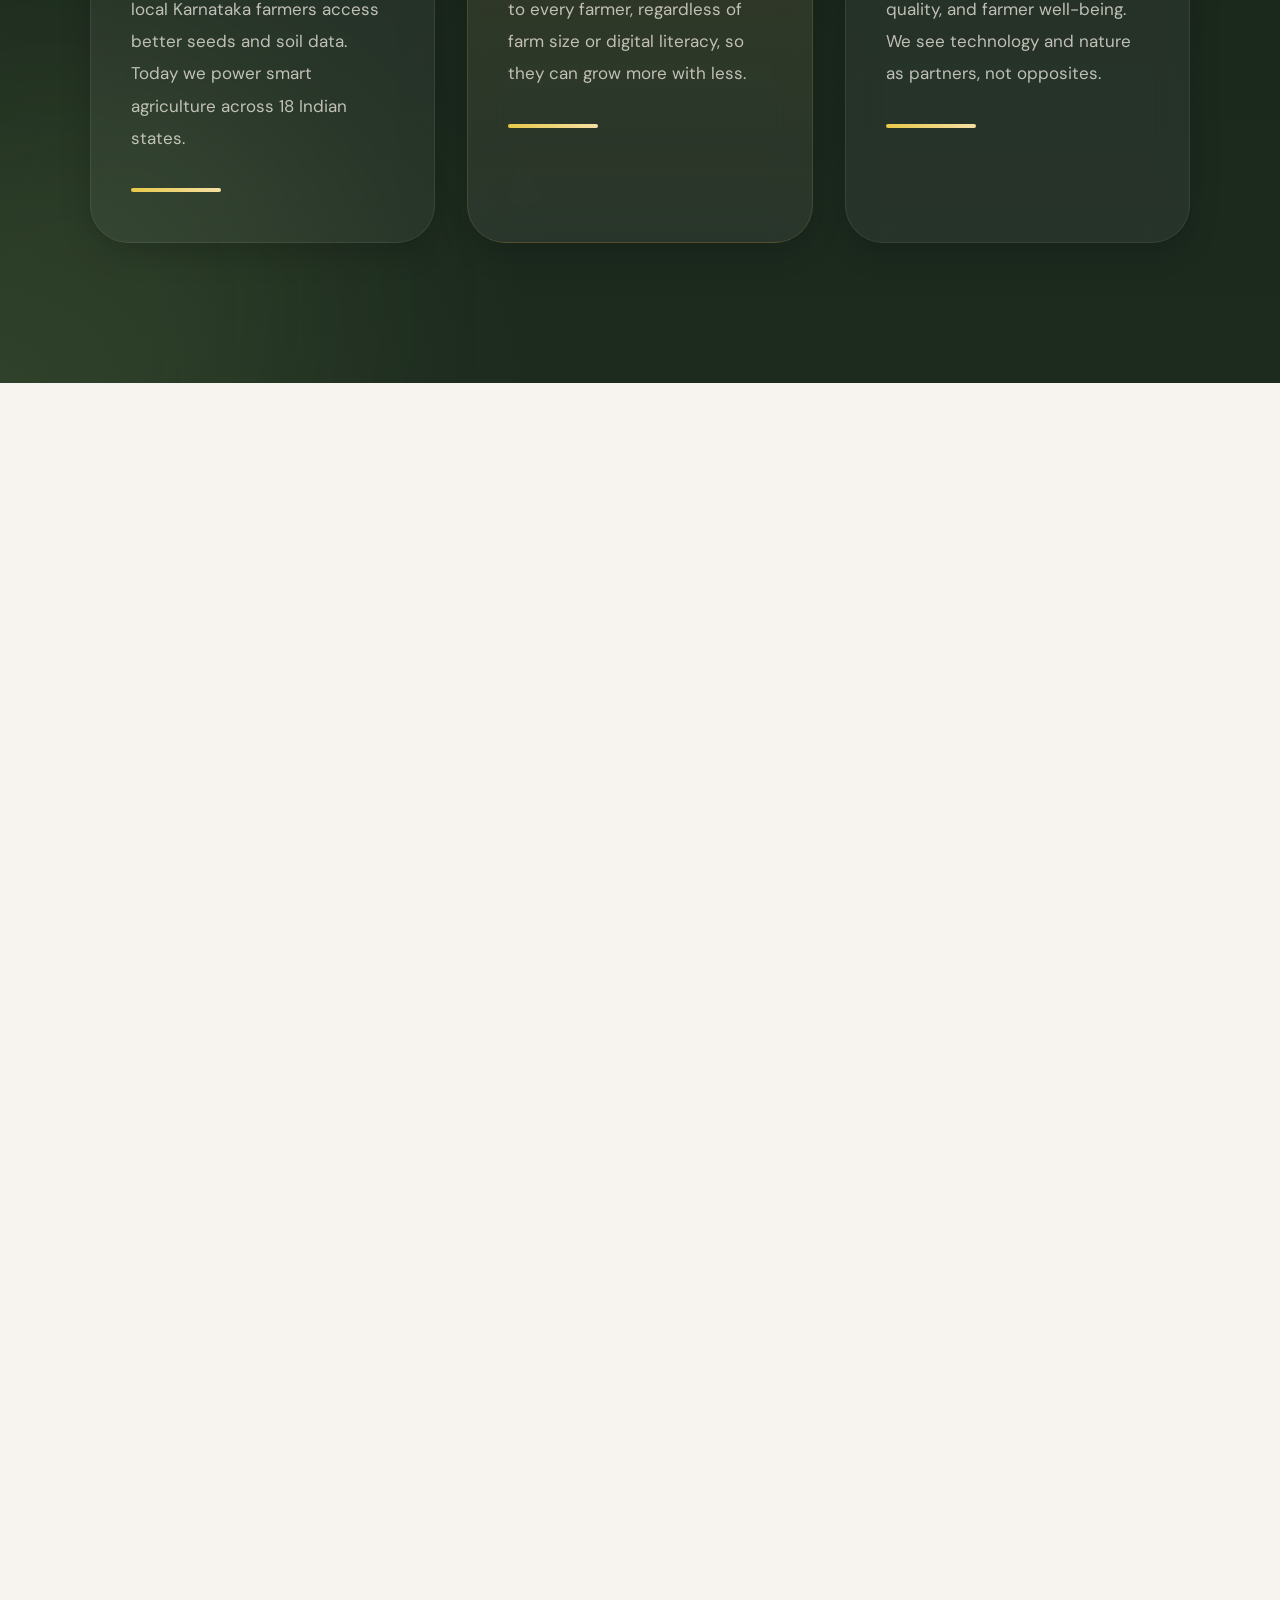
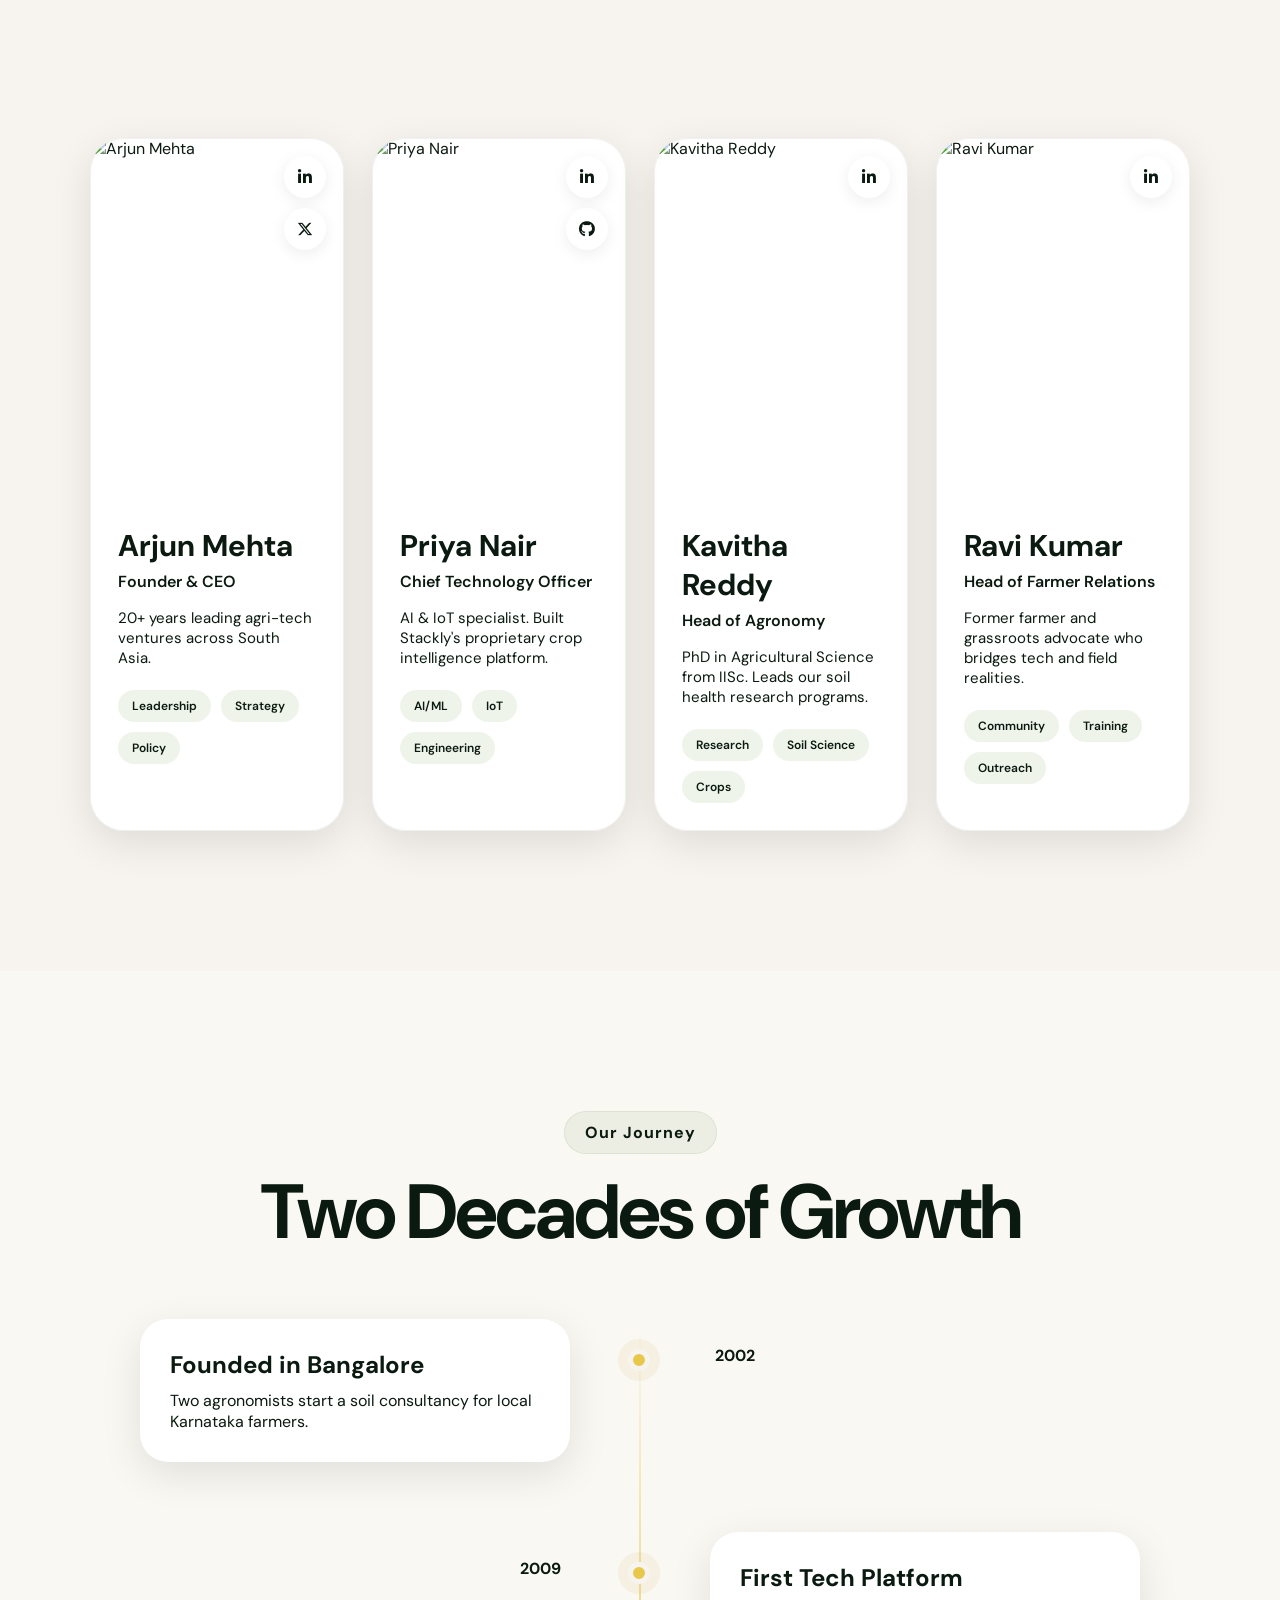
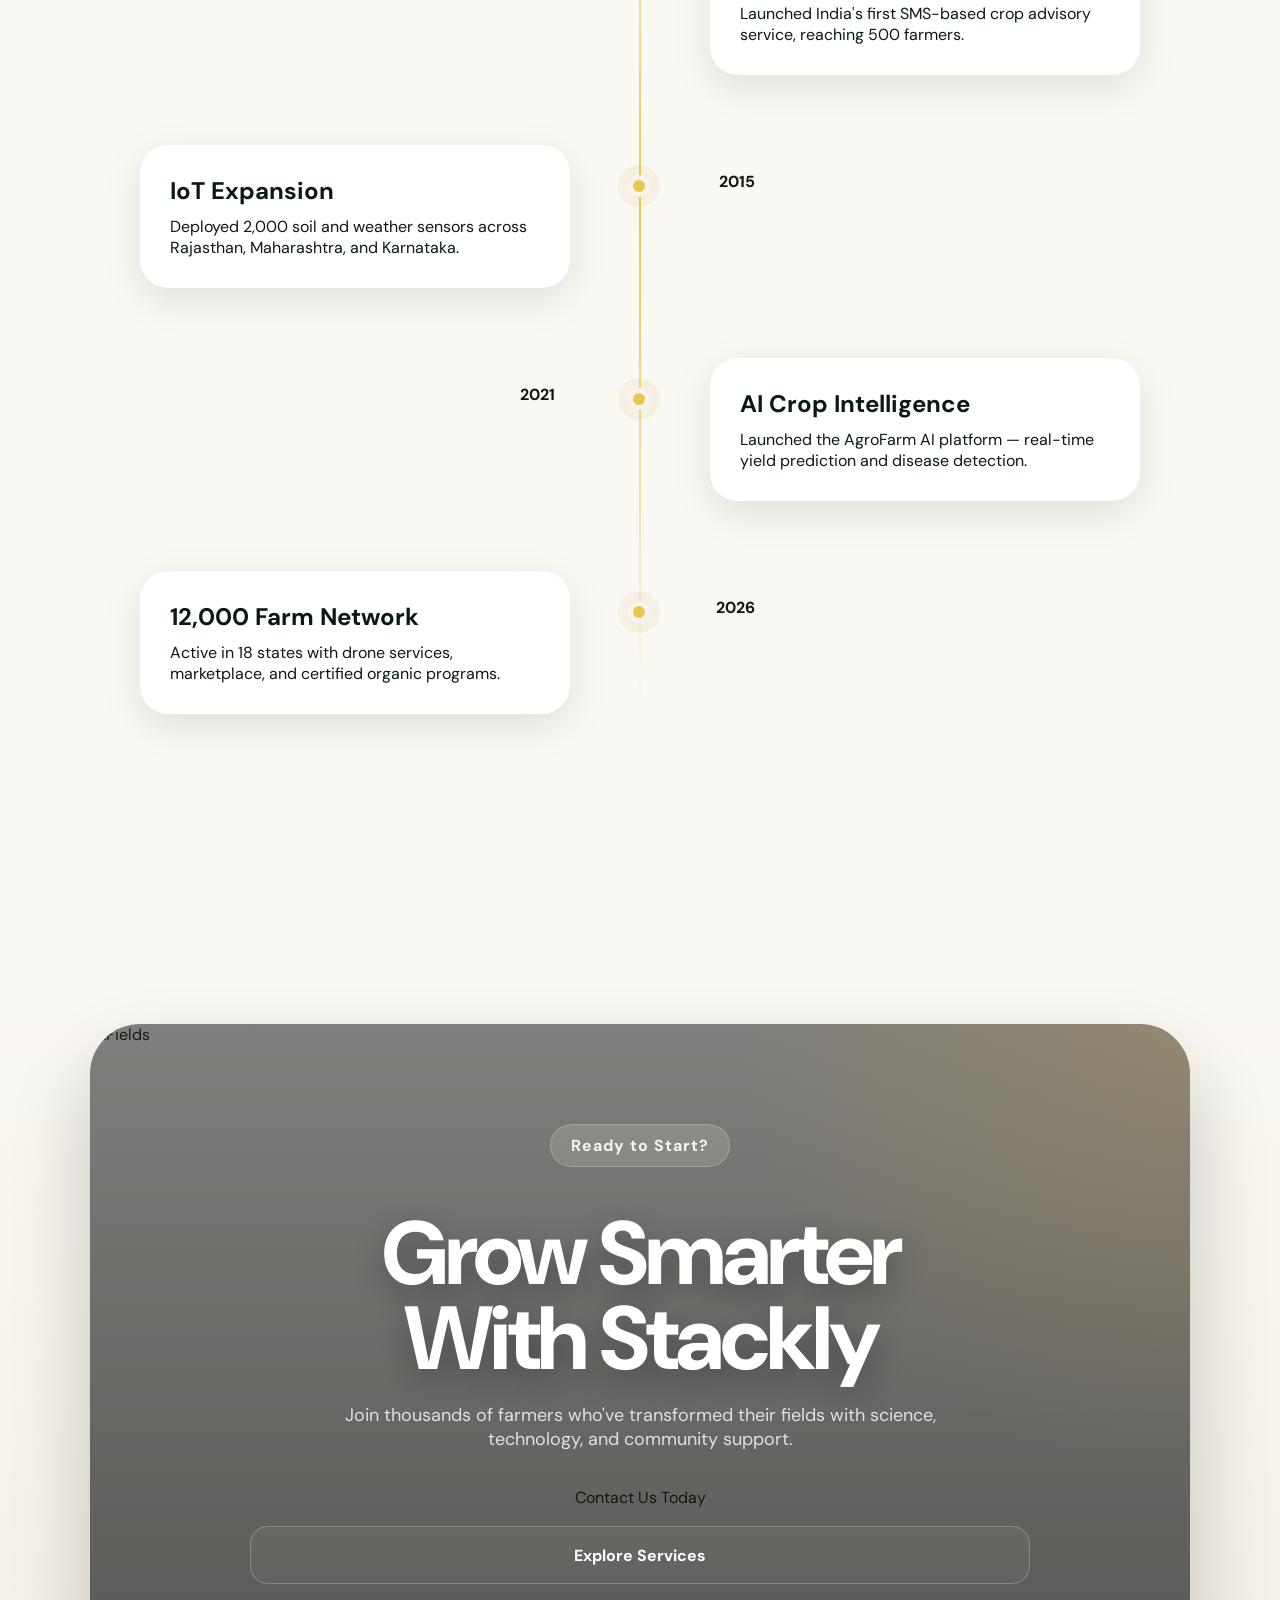
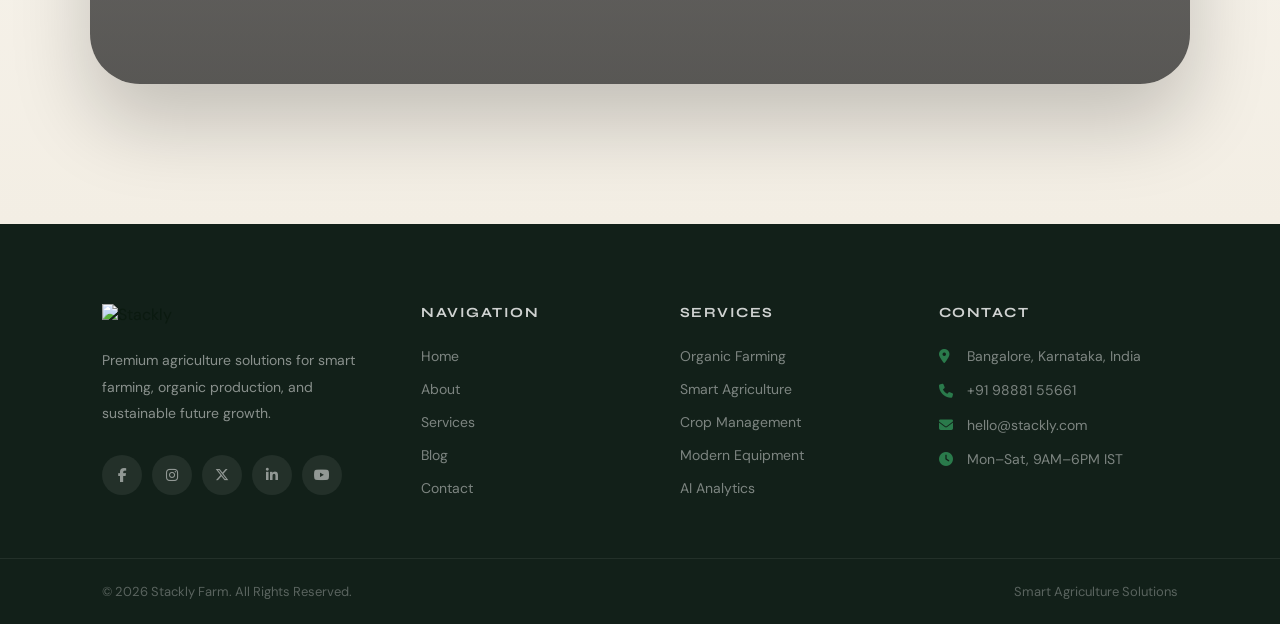
==== commit cdb8180a: "update" ====
--- a/about.html
+++ b/about.html
@@ -6,250 +6,215 @@
   <title>About — Stackly Farm</title>
   <link rel="stylesheet" href="style.css">
   <link rel="stylesheet" href="about.css">
+  <link rel="stylesheet" href="mobile-menu.css">
   <link rel="stylesheet" href="https://cdnjs.cloudflare.com/ajax/libs/font-awesome/6.5.1/css/all.min.css">
 </head>
 <body>
- 
+
 <div class="menu-overlay"></div>
- 
+
+<!-- ══ DESKTOP HEADER ══ -->
 <header>
   <nav class="navbar">
-    <div class="logo">
-      <a href="index.html"> <img src="https://snabsolutions.in/wp-content/uploads/2026/02/stackly-snab-solutions.png" alt="Stackly">
-      </div></a> 
- 
-    <button class="menu-toggle" aria-label="Open menu">
-      <span class="bar"></span>
-      <span class="bar"></span>
-      <span class="bar"></span>
-    </button>
- 
+    <div class="logo"><a href="index.html"><img src="https://snabsolutions.in/wp-content/uploads/2026/02/stackly-snab-solutions.png" alt="Stackly Farm"></a></div>
+    <button class="menu-toggle" aria-label="Open menu"><span class="bar"></span><span class="bar"></span><span class="bar"></span></button>
     <ul class="nav-links">
-      <div class="close-menu" aria-label="Close menu"><i class="fa-solid fa-xmark"></i></div>
+      <div class="close-menu"><i class="fa-solid fa-xmark"></i></div>
       <li><a href="index.html">Home</a></li>
       <li><a href="about.html" class="active">About</a></li>
       <li><a href="service.html">Services</a></li>
       <li><a href="blog.html">Blog</a></li>
       <li><a href="contact.html">Contact</a></li>
-      <li class="mobile-auth">
-        <a href="login.html" class="btn">signin</a>
-        <a href="register.html" class="btn register">Register</a>
+    </ul>
+     <li class="mobile-auth-li">
+        <a href="login.html" class="btn-nav">Sign In</a>
+        <a href="register.html" class="btn-nav solid">Register</a>
       </li>
     </ul>
- 
+
     <div class="auth-buttons">
-      <a href="login.html" class="btn">Login</a>
-      <a href="register.html" class="btn register">Register</a>
-    </div>
+      <a href="login.html" class="btn-nav">Sign In</a>
+      <a href="register.html" class="btn-nav solid">Register</a>
+    </div>
+
+    <button class="menu-toggle" id="menuToggle" aria-label="Open menu">
+      <span class="bar"></span>
+      <span class="bar"></span>
+      <span class="bar"></span>
+    </button>
   </nav>
 </header>
- 
-<!-- ABOUT HERO -->
+
+<!-- ══ MOBILE HEADER ══ -->
+<div class="mobile-header">
+  <a href="index.html" class="mobile-logo">
+    <img src="https://snabsolutions.in/wp-content/uploads/2026/02/stackly-snab-solutions.png" alt="Stackly">
+  </a>
+  <button class="hamburger" aria-label="Open menu">
+    <span></span><span></span><span></span>
+  </button>
+</div>
+
+<!-- ══ MOBILE MENU ══ -->
+<div class="mobile-menu" role="dialog" aria-modal="true">
+  <div class="mobile-menu-inner">
+    <div class="close-menu" aria-label="Close menu"><i class="fa-solid fa-xmark"></i></div>
+    <nav class="mobile-nav">
+      <a href="index.html">Home</a>
+      <a href="about.html" class="active">About</a>
+      <a href="service.html">Services</a>
+      <a href="blog.html">Blog</a>
+      <a href="contact.html">Contact</a>
+    </nav>
+    <div class="mobile-buttons">
+      <a href="login.html" class="btn-signin">Sign In</a>
+      <a href="register.html" class="btn-register">Register</a>
+    </div>
+  </div>
+</div>
+
+<!-- ══ ABOUT HERO ══ -->
 <section class="about-hero">
-  <div class="about-hero-left">
-    <span class="section-badge">Our Story 🌱</span>
-    <h1>Farming Smarter<br>Since <em>2002</em></h1>
-    <p>We started with a simple belief: every farmer deserves access to modern tools and knowledge. Today, Stackly powers over 12,000 farms across India with technology-driven agriculture solutions.</p>
-    <div class="hero-btns">
-      <a href="contact.html" class="btn-primary">Work With Us</a>
-      <a href="services.html" class="btn-secondary">Our Services</a>
-    </div>
-  </div>
-  <div class="about-hero-right">
-    <div class="about-img-collage">
-      <div class="collage-main">
-        <img src="https://images.unsplash.com/photo-1500937386664-56d1dfef3854?fm=webp&q=80&w=900" alt="Smart Farming">
-      </div>
-      <div class="collage-small-wrap">
-        <div class="collage-small">
-          <img src="https://images.unsplash.com/photo-1464226184884-fa280b87c399?fm=webp&q=80&w=500" alt="Soil Testing">
-        </div>
-        <div class="collage-small">
-          <img src="https://images.unsplash.com/photo-1501004318641-b39e6451bec6?fm=webp&q=80&w=500" alt="Organic Farm">
-        </div>
-      </div>
-    </div>
-  </div>
-</section>
- 
+  <div class="ah-bg-layer"></div>
+  <div class="grain-overlay"></div>
+  <div class="ah-content">
+    <div class="ah-left">
+      <div class="ah-year-badge">Est. 2002</div>
+      <h1>We Grow<br><em>Futures</em><br>Not Just Crops</h1>
+      <p>Stackly Farm bridges the gap between ancestral wisdom and precision agriculture — empowering 12,000+ farmers across India with the tools, technology, and knowledge they deserve.</p>
+      <div class="ah-actions">
+        <a href="contact.html" class="btn-white">Work With Us</a>
+        <a href="service.html" class="btn-outline">Our Services</a>
+      </div>
+      <div class="ah-quick-stats">
+        <div class="qs-item"><span>12K+</span><em>Farms</em></div>
+        <div class="qs-div"></div>
+        <div class="qs-item"><span>22yrs</span><em>Experience</em></div>
+        <div class="qs-div"></div>
+        <div class="qs-item"><span>18</span><em>States</em></div>
+      </div>
+    </div>
+    <div class="ah-right">
+      <div class="ah-mosaic">
+        <div class="mosaic-a"><img src="https://images.unsplash.com/photo-1500937386664-56d1dfef3854?fm=webp&q=85&w=900" alt="Farming field" loading="eager"></div>
+        <div class="mosaic-b"><img src="https://images.unsplash.com/photo-1464226184884-fa280b87c399?fm=webp&q=85&w=500" alt="Soil testing"></div>
+        <div class="mosaic-c"><img src="https://images.unsplash.com/photo-1501004318641-b39e6451bec6?fm=webp&q=85&w=500" alt="Organic Farm"></div>
+        <div class="mosaic-tag"><i class="fa-solid fa-seedling"></i><span>100% Sustainable</span></div>
+      </div>
+    </div>
+  </div>
+  <div class="ah-scroll-hint"><span>Scroll to discover</span><div class="scroll-line"></div></div>
+</section>
+
+<!-- MARQUEE -->
+<div class="marquee-strip">
+  <div class="marquee-track">
+    <span>Smart Farming</span><span class="dot">✦</span><span>Organic Growth</span><span class="dot">✦</span><span>Soil Science</span><span class="dot">✦</span><span>AI Crop Monitoring</span><span class="dot">✦</span><span>Precision Agriculture</span><span class="dot">✦</span><span>Sustainable Future</span><span class="dot">✦</span>
+    <span>Smart Farming</span><span class="dot">✦</span><span>Organic Growth</span><span class="dot">✦</span><span>Soil Science</span><span class="dot">✦</span><span>AI Crop Monitoring</span><span class="dot">✦</span><span>Precision Agriculture</span><span class="dot">✦</span><span>Sustainable Future</span><span class="dot">✦</span>
+  </div>
+</div>
+
 <!-- WHO WE ARE -->
-<section class="about-who">
-  <div class="about-who-img reveal-left">
-    <img src="https://images.unsplash.com/photo-1592982537447-7440770cbfc9?fm=webp&q=80&w=900" alt="About Stackly">
-  </div>
-  <div class="about-who-txt reveal-right">
+<section class="who-section">
+  <div class="who-img reveal-left">
+    <img src="https://images.unsplash.com/photo-1592982537447-7440770cbfc9?fm=webp&q=85&w=900" alt="Stackly team in the field">
+    <div class="who-img-badge"><i class="fa-solid fa-award"></i><div><strong>Award Winning</strong><span>AgriTech India 2024</span></div></div>
+  </div>
+  <div class="who-text reveal-right">
     <span class="section-badge">Who We Are</span>
-    <h2>Building the Future<br>of Agriculture</h2>
-    <p>AgroFarm (by Stackly) is a modern agriculture platform created to transform traditional farming into a smarter and more sustainable future. Our goal is to help farmers improve crop quality, increase productivity, and reduce resource waste.</p>
-    <p>From AI-powered crop monitoring to organic certification assistance, we provide end-to-end solutions that empower India's farming communities.</p>
-    <div class="who-features">
-      <div class="who-feat"><i class="fa-solid fa-seedling"></i><span>Smart Agriculture</span></div>
-      <div class="who-feat"><i class="fa-solid fa-leaf"></i><span>Sustainable Farming</span></div>
-      <div class="who-feat"><i class="fa-solid fa-chart-line"></i><span>Higher Productivity</span></div>
-    </div>
-  </div>
-</section>
- 
-<!-- MISSION / VISION / STORY -->
-<section class="about-mvs">
-  <div class="section-head reveal-up">
-    <span class="section-badge">Our Foundation</span>
-    <h2>Mission, Vision & Story</h2>
-  </div>
+    <h2>Building the Future<br>of Indian Agriculture</h2>
+    <p>AgroFarm by Stackly is a modern agriculture platform born from a simple truth — farmers are the backbone of India, yet they're underserved by technology. We're here to change that.</p>
+    <p>From AI-powered crop monitoring to certified organic consulting, we deliver end-to-end solutions that improve yields, reduce waste, and create lasting prosperity.</p>
+    <div class="who-pillars">
+      <div class="pillar"><i class="fa-solid fa-microchip"></i><div><strong>AgriTech</strong><span>IoT & AI powered</span></div></div>
+      <div class="pillar"><i class="fa-solid fa-leaf"></i><div><strong>Organic</strong><span>Certified methods</span></div></div>
+      <div class="pillar"><i class="fa-solid fa-chart-line"></i><div><strong>Growth</strong><span>+40% avg yield</span></div></div>
+      <div class="pillar"><i class="fa-solid fa-hands-holding-circle"></i><div><strong>Community</strong><span>12K+ farmers</span></div></div>
+    </div>
+    <a href="service.html" class="btn-primary">Explore Our Work <i class="fa-solid fa-arrow-right"></i></a>
+  </div>
+</section>
+
+<!-- MISSION/VISION -->
+<section class="mvs-section">
+  <div class="section-head reveal-up"><span class="section-badge">Our Foundation</span><h2>Mission, Vision &amp; Story</h2><p>The principles that have guided every seed we've planted and every farmer we've served.</p></div>
   <div class="mvs-grid stagger-children">
-    <div class="mvs-card reveal-left">
-      <div class="mvs-icon"><i class="fa-solid fa-book-open"></i></div>
-      <h3>Our Story</h3>
-      <p>AgroFarm started with a simple vision: to bridge the gap between technology and agriculture for every farmer across India, regardless of farm size or location.</p>
-    </div>
-    <div class="mvs-card reveal-up">
-      <div class="mvs-icon" style="background: linear-gradient(135deg,#e67e22,#d35400);"><i class="fa-solid fa-bullseye"></i></div>
-      <h3>Our Mission</h3>
-      <p>To provide modern agricultural solutions that improve farming productivity and sustainability, ensuring food security for future generations across the nation.</p>
-    </div>
-    <div class="mvs-card reveal-right">
-      <div class="mvs-icon" style="background: linear-gradient(135deg,#8e44ad,#6c3483);"><i class="fa-solid fa-eye"></i></div>
-      <h3>Our Vision</h3>
-      <p>To become India's most trusted agriculture ecosystem powered by smart technology, relentless innovation, and a deep commitment to farmer welfare.</p>
-    </div>
-  </div>
-</section>
- 
-<!-- CORE VALUES -->
-<section class="about-values">
-  <div class="section-head reveal-up">
-    <span class="section-badge">What Drives Us</span>
-    <h2>Our Core Values</h2>
-    <p>Values that drive our agriculture innovation and growth every single day.</p>
-  </div>
-  <div class="values-grid stagger-children">
-    <div class="value-card reveal-left">
-      <img src="https://images.unsplash.com/photo-1499529112087-3cb3b73cec95?fm=webp&q=80&w=700" alt="Sustainability">
-      <div class="value-overlay">
-        <i class="fa-solid fa-recycle"></i>
-        <h3>Sustainability</h3>
-        <p>Protecting natural resources while improving farming efficiency and total output.</p>
-      </div>
-    </div>
-    <div class="value-card reveal-up">
-      <img src="https://images.unsplash.com/photo-1500382017468-9049fed747ef?fm=webp&q=80&w=700" alt="Innovation">
-      <div class="value-overlay">
-        <i class="fa-solid fa-lightbulb"></i>
-        <h3>Innovation</h3>
-        <p>Using modern technology and smart farming systems for better yields and farmer income.</p>
-      </div>
-    </div>
-    <div class="value-card reveal-right">
-      <img src="https://images.unsplash.com/photo-1625246333195-78d9c38ad449?fm=webp&q=80&w=700" alt="Community">
-      <div class="value-overlay">
-        <i class="fa-solid fa-people-group"></i>
-        <h3>Community</h3>
-        <p>Supporting farmers through education, collaboration, and shared agricultural knowledge.</p>
-      </div>
-    </div>
-  </div>
-</section>
- 
+    <div class="mvs-card"><div class="mvs-number">01</div><div class="mvs-icon-wrap story"><i class="fa-solid fa-book-open"></i></div><h3>Our Story</h3><p>Founded in Bangalore in 2002, AgroFarm started as a two-person consultancy helping local Karnataka farmers access better seeds and soil data. Today we power smart agriculture across 18 Indian states.</p><div class="mvs-line"></div></div>
+    <div class="mvs-card featured-card-mvs"><div class="mvs-number">02</div><div class="mvs-icon-wrap mission"><i class="fa-solid fa-bullseye"></i></div><h3>Our Mission</h3><p>To democratize precision agriculture — making modern tools and knowledge accessible to every farmer, regardless of farm size or digital literacy, so they can grow more with less.</p><div class="mvs-line"></div></div>
+    <div class="mvs-card"><div class="mvs-number">03</div><div class="mvs-icon-wrap vision"><i class="fa-solid fa-eye"></i></div><h3>Our Vision</h3><p>A world where Indian agriculture leads globally — not just in volume, but in sustainability, quality, and farmer well-being. We see technology and nature as partners, not opposites.</p><div class="mvs-line"></div></div>
+  </div>
+</section>
+
 <!-- STATS -->
-<section class="about-stats stagger-children">
-  <div class="about-stat-box reveal-left"><h2 class="count-up">10K+</h2><p>Farmers Supported</p></div>
-  <div class="about-stat-box reveal-up"><h2 class="count-up">500+</h2><p>Projects Completed</p></div>
-  <div class="about-stat-box reveal-up"><h2 class="count-up">95%</h2><p>Customer Satisfaction</p></div>
-  <div class="about-stat-box reveal-right"><h2 class="count-up">24/7</h2><p>Support Available</p></div>
-</section>
- 
+<section class="stats-section">
+  <div class="stats-inner">
+    <div class="stats-left reveal-left"><span class="section-badge">By The Numbers</span><h2>Two Decades of<br>Measurable Impact</h2><p>Every metric is independently verified and updated annually with data from our farm partner network.</p><a href="contact.html" class="btn-primary">Join Our Network <i class="fa-solid fa-arrow-right"></i></a></div>
+    <div class="stats-grid reveal-right stagger-children">
+      <div class="stat-box"><div class="stat-icon"><i class="fa-solid fa-tractor"></i></div><h2 class="count-up">12000</h2><span>+</span><p>Farms Supported</p></div>
+      <div class="stat-box"><div class="stat-icon"><i class="fa-solid fa-flask"></i></div><h2 class="count-up">500</h2><span>+</span><p>Projects Delivered</p></div>
+      <div class="stat-box"><div class="stat-icon"><i class="fa-solid fa-star"></i></div><h2 class="count-up">95</h2><span>%</span><p>Satisfaction Rate</p></div>
+      <div class="stat-box"><div class="stat-icon"><i class="fa-solid fa-map-location-dot"></i></div><h2 class="count-up">18</h2><p>States Active</p></div>
+    </div>
+  </div>
+</section>
+
 <!-- TEAM -->
-<section class="about-team">
-  <div class="section-head reveal-up">
-    <span class="section-badge">Meet the Team</span>
-    <h2>The People Behind Stackly</h2>
-    <p>Passionate agriculture experts, engineers, and innovators working to feed a better tomorrow.</p>
-  </div>
+<section class="team-section">
+  <div class="section-head reveal-up"><span class="section-badge">Meet the Team</span><h2>The People Behind<br>Stackly Farm</h2><p>Agronomists, engineers, data scientists, and passionate farmers — all united by one mission.</p></div>
   <div class="team-grid stagger-children">
-    <div class="team-card reveal-left">
-      <div class="team-img"><img src="https://images.unsplash.com/photo-1560250097-0b93528c311a?fm=webp&q=80&w=500" alt="CEO"></div>
-      <h3>Arjun Mehta</h3>
-      <span>Founder & CEO</span>
-      <p>20+ years in agri-tech leadership driving sustainable farming innovation.</p>
-    </div>
-    <div class="team-card reveal-up">
-      <div class="team-img"><img src="https://images.unsplash.com/photo-1573496359142-b8d87734a5a2?fm=webp&q=80&w=500" alt="CTO"></div>
-      <h3>Priya Nair</h3>
-      <span>Chief Technology Officer</span>
-      <p>AI & IoT specialist building the next generation of precision farming tools.</p>
-    </div>
-    <div class="team-card reveal-right">
-      <div class="team-img"><img src="https://images.unsplash.com/photo-1531746020798-e6953c6e8e04?fm=webp&q=80&w=500" alt="Head of Agronomy"></div>
-      <h3>Kavitha Reddy</h3>
-      <span>Head of Agronomy</span>
-      <p>PhD in agricultural science, leading crop research and soil health programs.</p>
-    </div>
-  </div>
-</section>
- 
-
+    <div class="team-card"><div class="team-img-wrap"><img src="https://images.unsplash.com/photo-1560250097-0b93528c311a?fm=webp&q=85&w=600" alt="Arjun Mehta"><div class="team-social"><a href="#"><i class="fab fa-linkedin-in"></i></a><a href="#"><i class="fab fa-x-twitter"></i></a></div></div><div class="team-info"><h3>Arjun Mehta</h3><span>Founder & CEO</span><p>20+ years leading agri-tech ventures across South Asia.</p><div class="team-tags"><em>Leadership</em><em>Strategy</em><em>Policy</em></div></div></div>
+    <div class="team-card"><div class="team-img-wrap"><img src="https://images.unsplash.com/photo-1573496359142-b8d87734a5a2?fm=webp&q=85&w=600" alt="Priya Nair"><div class="team-social"><a href="#"><i class="fab fa-linkedin-in"></i></a><a href="#"><i class="fab fa-github"></i></a></div></div><div class="team-info"><h3>Priya Nair</h3><span>Chief Technology Officer</span><p>AI & IoT specialist. Built Stackly's proprietary crop intelligence platform.</p><div class="team-tags"><em>AI/ML</em><em>IoT</em><em>Engineering</em></div></div></div>
+    <div class="team-card"><div class="team-img-wrap"><img src="https://images.unsplash.com/photo-1531746020798-e6953c6e8e04?fm=webp&q=85&w=600" alt="Kavitha Reddy"><div class="team-social"><a href="#"><i class="fab fa-linkedin-in"></i></a></div></div><div class="team-info"><h3>Kavitha Reddy</h3><span>Head of Agronomy</span><p>PhD in Agricultural Science from IISc. Leads our soil health research programs.</p><div class="team-tags"><em>Research</em><em>Soil Science</em><em>Crops</em></div></div></div>
+    <div class="team-card"><div class="team-img-wrap"><img src="https://images.unsplash.com/photo-1472099645785-5658abf4ff4e?fm=webp&q=85&w=600" alt="Ravi Kumar"><div class="team-social"><a href="#"><i class="fab fa-linkedin-in"></i></a></div></div><div class="team-info"><h3>Ravi Kumar</h3><span>Head of Farmer Relations</span><p>Former farmer and grassroots advocate who bridges tech and field realities.</p><div class="team-tags"><em>Community</em><em>Training</em><em>Outreach</em></div></div></div>
+  </div>
+</section>
+
+<!-- TIMELINE -->
+<section class="timeline-section">
+  <div class="section-head reveal-up"><span class="section-badge">Our Journey</span><h2>Two Decades of Growth</h2></div>
+  <div class="timeline">
+    <div class="tl-item reveal-left"><div class="tl-year">2002</div><div class="tl-dot"></div><div class="tl-content"><h4>Founded in Bangalore</h4><p>Two agronomists start a soil consultancy for local Karnataka farmers.</p></div></div>
+    <div class="tl-item tl-right reveal-right"><div class="tl-content"><h4>First Tech Platform</h4><p>Launched India's first SMS-based crop advisory service, reaching 500 farmers.</p></div><div class="tl-dot"></div><div class="tl-year">2009</div></div>
+    <div class="tl-item reveal-left"><div class="tl-year">2015</div><div class="tl-dot"></div><div class="tl-content"><h4>IoT Expansion</h4><p>Deployed 2,000 soil and weather sensors across Rajasthan, Maharashtra, and Karnataka.</p></div></div>
+    <div class="tl-item tl-right reveal-right"><div class="tl-content"><h4>AI Crop Intelligence</h4><p>Launched the AgroFarm AI platform — real-time yield prediction and disease detection.</p></div><div class="tl-dot"></div><div class="tl-year">2021</div></div>
+    <div class="tl-item reveal-left"><div class="tl-year">2026</div><div class="tl-dot"></div><div class="tl-content"><h4>12,000 Farm Network</h4><p>Active in 18 states with drone services, marketplace, and certified organic programs.</p></div></div>
+  </div>
+</section>
 
 <!-- CTA -->
-<section class="about-cta reveal-scale">
-  <div class="cta-inner">
-    <div class="cta-deco">🌾</div>
-    <h2>Grow Smarter<br>With Stackly</h2>
-    <p>Join us in creating a smarter and more sustainable future for agriculture across the nation.</p>
-    <div class="cta-btns">
-      <a href="contact.html" class="btn-white">Contact Us Today</a>
-      <a href="services.html" class="btn-outline">Explore Services</a>
-    </div>
-  </div>
-</section>
- 
+<section class="about-cta">
+  <div class="acta-inner reveal-scale">
+    <div class="acta-bg-img"><img src="https://images.unsplash.com/photo-1500382017468-9049fed747ef?fm=webp&q=60&w=1400" alt="Fields"></div>
+    <div class="acta-overlay"></div>
+    <div class="acta-content">
+      <span class="section-badge" style="background:rgba(245,240,232,.15);border-color:rgba(245,240,232,.25);color:var(--cream)">Ready to Start?</span>
+      <h2>Grow Smarter<br>With Stackly</h2>
+      <p>Join thousands of farmers who've transformed their fields with science, technology, and community support.</p>
+      <div class="acta-btns"><a href="contact.html" class="btn-white">Contact Us Today</a><a href="service.html" class="btn-outline">Explore Services</a></div>
+    </div>
+  </div>
+</section>
+
 <!-- FOOTER -->
-<footer class="site-footer">
-  <div class="footer-grid">
-    <div class="footer-brand">
-      <div class="footer-logo"><a href="index.html"> <img src="https://snabsolutions.in/wp-content/uploads/2026/02/stackly-snab-solutions.png" alt="Stackly">
-      </div></a> 
-      <p>Smart agriculture solutions with modern farming technologies and digital platforms for Indian farmers.</p>
-     
-    </div>
-    <div class="footer-col">
-      <h4>Quick Links</h4>
-      <ul>
-        <li><a href="index.html">Home</a></li>
-        <li><a href="about.html">About Us</a></li>
-        <li><a href="service.html">Services</a></li>
-        <li><a href="blog.html">Blog</a></li>
-        <li><a href="contact.html">Contact</a></li>
-      </ul>
-    </div>
-    <div class="footer-col">
-      <h4>Services</h4>
-      <ul>
-        <li><a href="service.html">Organic Farming</a></li>
-        <li><a href="service.html">Smart Agriculture</a></li>
-        <li><a href="service.html">Crop Monitoring</a></li>
-        <li><a href="service.html">Soil Testing</a></li>
-      </ul>
-    </div>
-    <div class="footer-col">
-      <h4>Contact Us</h4>
-      <center><p>Bangalore, Karnataka, India</p>
-      <p>+91 98881 55661</p>
-      <p>hello@stackly.com</p></center>
-    </div>
-     <div class="footer-social">
-        <a href="#"><i class="fab fa-facebook-f"></i></a>
-        <a href="#"><i class="fab fa-instagram"></i></a>
-        <a href="#"><i class="fab fa-x-twitter"></i></a>
-        <a href="#"><i class="fab fa-linkedin-in"></i></a>
-        <a href="#"><i class="fab fa-youtube"></i></a>
-      </div>
-  </div>
-  <div class="footer-bottom">
-    <p>© 2026 Stackly Farm. All Rights Reserved. | Smart Agriculture Solutions</p>
-  </div>
+<footer class="footer" id="footer">
+  <div class="footer-top">
+    <div class="footer-brand"><img src="https://snabsolutions.in/wp-content/uploads/2026/02/stackly-snab-solutions.png" alt="Stackly"><p>Premium agriculture solutions for smart farming, organic production, and sustainable future growth.</p>
+      <div class="social-row">
+        <a href="404.html"><i class="fa-brands fa-facebook-f"></i></a>
+        <a href="404.html"><i class="fa-brands fa-instagram"></i></a>
+        <a href="404.html"><i class="fa-brands fa-x-twitter"></i></a>
+        <a href="404.html"><i class="fa-brands fa-linkedin-in"></i></a>
+        <a href="404.html"><i class="fa-brands fa-youtube"></i></a>
+      </div>
+      </div>
+    <div class="footer-links-col"><h4>Navigation</h4><ul><li><a href="index.html">Home</a></li><li><a href="about.html">About</a></li><li><a href="service.html">Services</a></li><li><a href="blog.html">Blog</a></li><li><a href="contact.html">Contact</a></li></ul></div>
+    <div class="footer-links-col"><h4>Services</h4><ul><li><a href="service.html">Organic Farming</a></li><li><a href="service.html">Smart Agriculture</a></li><li><a href="service.html">Crop Management</a></li><li><a href="service.html">Modern Equipment</a></li><li><a href="service.html">AI Analytics</a></li></ul></div>
+    <div class="footer-links-col"><h4>Contact</h4><ul class="contact-list"><li><i class="fa-solid fa-location-dot"></i> Bangalore, Karnataka, India</li><li><i class="fa-solid fa-phone"></i> +91 98881 55661</li><li><i class="fa-solid fa-envelope"></i> hello@stackly.com</li><li><i class="fa-solid fa-clock"></i> Mon–Sat, 9AM–6PM IST</li></ul></div>
+  </div>
+  <div class="footer-bottom"><p>© 2026 Stackly Farm. All Rights Reserved.</p><p>Smart Agriculture Solutions</p></div>
 </footer>
- 
+
 <script src="script.js"></script>
+<script src="mobile-menu.js"></script>
 </body>
-</html>
- +</html>
--- a/style.css
+++ b/style.css
@@ -1,1018 +1,1459 @@
-
 /* ============================================
-   FARMLY PREMIUM — STYLE.CSS
-   Enhanced: shapes, animations, hamburger
+   STACKLY FARM — REDESIGNED STYLE.CSS
+   Editorial Bento · Dark Forest Aesthetic
 ============================================ */
- 
-@import url('https://fonts.googleapis.com/css2?family=Playfair+Display:ital,wght@0,700;0,800;0,900;1,700&family=DM+Sans:wght@300;400;500;600;700&display=swap');
- 
-/* ── RESET ── */
+
+@import url('https://fonts.googleapis.com/css2?family=Syne:wght@400;600;700;800&family=Instrument+Serif:ital@0;1&family=DM+Sans:ital,opsz,wght@0,9..40,300;0,9..40,400;0,9..40,500;1,9..40,300&display=swap');
+
+/* ─── RESET ─── */
 *, *::before, *::after {
   margin: 0; padding: 0;
   box-sizing: border-box;
   text-decoration: none;
   list-style: none;
 }
-html { overflow-x: hidden; scroll-behavior: smooth; }
- 
+html { scroll-behavior: smooth; overflow-x: hidden; }
+
+/* ─── TOKENS ─── */
 :root {
-  --primary: #2e8b57;
-  --primary-dark: #1f6f45;
-  --accent: #f0c330;
-  --dark: #0d1f15;
-  --light: #fff;
-  --gray: #5c6b63;
-  --bg: #f5f9f5;
-  --bg2: #e7f3e9;
-  --shadow: 0 24px 64px rgba(0,0,0,.10);
-  --radius: 40px;
-  --font-head: 'Playfair Display', serif;
-  --font-body: 'DM Sans', sans-serif;
-}
- 
+  --green:       #2a7a4b;
+  --green-dark:  #1b5c36;
+  --green-light: #e8f5ee;
+  --green-glow:  rgba(42,122,75,.18);
+  --lime:        #b5e56a;
+  --gold:        #e8c84a;
+  --cream:       #f7f4ef;
+  --dark:        #0b1a10;
+  --dark2:       #122019;
+  --gray:        #5a6b5f;
+  --gray-light:  #c4cfc7;
+  --white:       #ffffff;
+  --border:      rgba(42,122,75,.14);
+
+  --font-head:   'Instrument Serif', Georgia, serif;
+  --font-ui:     'Syne', sans-serif;
+  --font-body:   'DM Sans', sans-serif;
+
+  --radius-sm:   12px;
+  --radius-md:   22px;
+  --radius-lg:   36px;
+  --radius-xl:   56px;
+
+  --shadow-sm:   0 4px 16px rgba(0,0,0,.07);
+  --shadow-md:   0 12px 40px rgba(0,0,0,.10);
+  --shadow-lg:   0 28px 70px rgba(0,0,0,.14);
+  --shadow-green: 0 16px 48px rgba(42,122,75,.22);
+}
+
 body {
   font-family: var(--font-body);
-  background: var(--bg);
-  color: #1a2f22;
+  background: var(--cream);
+  color: var(--dark);
   overflow-x: hidden;
+  cursor: none;
 }
 img { width: 100%; display: block; }
+a { color: inherit; }
+button { border: none; cursor: pointer; font-family: inherit; }
 section { padding: 110px 8%; }
-a { color: inherit; }
-button { border: none; outline: none; cursor: pointer; font-family: inherit; }
- 
-/* ── SCROLL REVEAL ── */
-.will-reveal { opacity: 0; transition: opacity .7s ease, transform .7s ease; }
-.reveal-up.will-reveal   { transform: translateY(60px); }
-.reveal-down.will-reveal { transform: translateY(-60px); }
-.reveal-left.will-reveal { transform: translateX(-70px); }
-.reveal-right.will-reveal{ transform: translateX(70px); }
-.reveal-scale.will-reveal{ transform: scale(.88); }
-.will-reveal.revealed    { opacity: 1; transform: none !important; }
- 
-/* ── BUTTONS ── */
-.primary, .secondary, .btn {
-  display: inline-flex;
+
+
+/* ─── PAGE LOADER ─── */
+.page-loader {
+  position: fixed; inset: 0;
+  background: var(--dark);
+  z-index: 999999;
+  display: flex; align-items: center; justify-content: center;
+  transition: opacity .6s ease, visibility .6s ease;
+}
+.page-loader.hidden { opacity: 0; visibility: hidden; }
+.loader-inner { text-align: center; }
+.loader-logo {
+  font-size: 56px;
+  animation: leafSpin 1.5s ease-in-out infinite alternate;
+  display: block; margin-bottom: 28px;
+}
+.loader-bar {
+  width: 220px; height: 3px;
+  background: rgba(255,255,255,.1);
+  border-radius: 99px; overflow: hidden;
+  margin: 0 auto 20px;
+}
+.loader-bar span {
+  display: block; height: 100%;
+  background: linear-gradient(90deg, var(--green), var(--lime));
+  border-radius: 99px;
+  animation: loaderFill 1.8s ease forwards;
+}
+.loader-inner > p { color: rgba(255,255,255,.5); font-family: var(--font-ui); font-size: 13px; letter-spacing: 2px; text-transform: uppercase; }
+
+@keyframes leafSpin { 0%{transform:rotate(-15deg) scale(.9);} 100%{transform:rotate(15deg) scale(1.1);} }
+@keyframes loaderFill { 0%{width:0;} 100%{width:100%;} }
+
+/* ─── SCROLL REVEAL ─── */
+.reveal-up, .reveal-left, .reveal-right, .reveal-scale {
+  opacity: 0;
+  transition: opacity .75s ease, transform .75s ease;
+}
+.reveal-up    { transform: translateY(55px); }
+.reveal-left  { transform: translateX(-65px); }
+.reveal-right { transform: translateX(65px); }
+.reveal-scale { transform: scale(.9); }
+.revealed     { opacity: 1 !important; transform: none !important; }
+
+/* ─── SHARED TYPOGRAPHY ─── */
+.sec-label {
+  display: inline-flex; align-items: center; gap: 10px;
+  font-family: var(--font-ui);
+  font-size: 12px; font-weight: 700;
+  letter-spacing: 2.5px; text-transform: uppercase;
+  color: var(--green);
+  margin-bottom: 20px;
+}
+.sec-label::before {
+  content: "";
+  display: inline-block;
+  width: 28px; height: 2px;
+  background: var(--green);
+  border-radius: 2px;
+}
+.sec-label.light { color: rgba(255,255,255,.7); }
+.sec-label.light::before { background: rgba(255,255,255,.5); }
+
+.sec-title {
+  font-family: var(--font-head);
+  font-size: clamp(44px, 5vw, 68px);
+  line-height: 1.08;
+  color: var(--dark);
+  margin-bottom: 16px;
+}
+.sec-title em { font-style: italic; color: var(--green); }
+.sec-title.centered { text-align: center; }
+
+.sec-desc {
+  font-size: 17px; line-height: 1.85;
+  color: var(--gray); max-width: 520px;
+}
+
+/* ─── BUTTONS ─── */
+.cta-primary {
+  display: inline-flex; align-items: center; gap: 10px;
+  padding: 16px 36px;
+  background: linear-gradient(135deg, var(--green), var(--green-dark));
+  color: white;
+  border-radius: 99px;
+  font-family: var(--font-ui); font-weight: 700; font-size: 15px;
+  transition: .35s; position: relative; overflow: hidden;
+  box-shadow: var(--shadow-green);
+}
+.cta-primary svg { width: 18px; height: 18px; transition: transform .3s; }
+.cta-primary:hover { transform: translateY(-4px); box-shadow: 0 22px 55px rgba(42,122,75,.32); }
+.cta-primary:hover svg { transform: translateX(4px); }
+.cta-primary.light {
+  background: white;
+  color: var(--green);
+  box-shadow: 0 16px 40px rgba(0,0,0,.18);
+}
+.cta-primary.light:hover { background: var(--lime); color: var(--dark); box-shadow: 0 22px 50px rgba(0,0,0,.25); }
+
+.cta-ghost {
+  display: inline-flex; align-items: center; gap: 8px;
+  padding: 16px 36px;
+  border: 2px solid rgba(255,255,255,.3);
+  color: white; border-radius: 99px;
+  font-family: var(--font-ui); font-weight: 700; font-size: 15px;
+  transition: .35s;
+}
+.cta-ghost:hover { background: rgba(255,255,255,.1); border-color: rgba(255,255,255,.6); }
+
+/* ─── NAVBAR ─── */
+header {
+  position: fixed; top: 0; left: 0;
+  width: 100%; z-index: 9000;
+  transition: .4s;
+}
+.navbar {
+  height: 84px; padding: 0 6%;
+  display: flex; align-items: center;
+  justify-content: space-between;
+  background: rgba(247,244,239,.90);
+  backdrop-filter: blur(24px);
+  border-bottom: 1px solid var(--border);
+  transition: .4s;
+}
+header.scrolled .navbar {
+  height: 70px;
+  box-shadow: 0 4px 30px rgba(0,0,0,.08);
+}
+.logo img { width: 130px; object-fit: contain; }
+
+.nav-links {
+  display: flex; align-items: center;
+  gap: 36px;
+}
+.nav-links li a {
+  font-family: var(--font-ui);
+  font-size: 14px; font-weight: 600;
+  color: #1a2f22; position: relative;
+  transition: .3s; letter-spacing: .3px;
+}
+.nav-links li a::after {
+  content: "";
+  position: absolute; left: 0; bottom: -5px;
+  width: 0; height: 2px;
+  background: var(--green);
+  border-radius: 2px; transition: .35s;
+}
+.nav-links li a:hover, .nav-links li a.active { color: var(--green); }
+.nav-links li a:hover::after, .nav-links li a.active::after { width: 100%; }
+
+.auth-buttons { display: flex; gap: 10px; }
+.btn-nav {
+  padding: 11px 26px; border-radius: 99px;
+  font-family: var(--font-ui); font-size: 14px; font-weight: 700;
+  transition: .35s; display: inline-flex; align-items: center;
+}
+.btn-nav { border: 2px solid var(--green); color: var(--green); }
+.btn-nav:hover { background: var(--green-light); }
+.btn-nav.solid { background: var(--green); color: white; border-color: var(--green); }
+.btn-nav.solid:hover { background: var(--green-dark); transform: translateY(-2px); box-shadow: var(--shadow-green); }
+
+/* HAMBURGER */
+.menu-toggle {
+  display: none;
+  flex-direction: column; justify-content: center;
+  align-items: center; gap: 5px;
+  width: 46px; height: 46px;
+  border-radius: 12px;
+  background: white;
+  box-shadow: var(--shadow-sm);
+  border: 1.5px solid var(--border);
+  z-index: 11000; transition: .3s;
+}
+.menu-toggle .bar {
+  width: 20px; height: 2px;
+  background: var(--dark);
+  border-radius: 4px; transition: .35s;
+}
+.menu-toggle.open .bar:nth-child(1) { transform: translateY(7px) rotate(45deg); }
+.menu-toggle.open .bar:nth-child(2) { opacity: 0; transform: scaleX(0); }
+.menu-toggle.open .bar:nth-child(3) { transform: translateY(-7px) rotate(-45deg); }
+
+.close-menu {
+  display: none;
+  position: absolute; top: 22px; right: 22px;
+  width: 44px; height: 44px;
+  background: var(--green-light); border-radius: 12px;
+  align-items: center; justify-content: center;
+  color: var(--green); font-size: 20px; cursor: pointer;
+  border: 1.5px solid var(--border); transition: .3s;
+}
+.close-menu:hover { background: var(--green); color: white; }
+
+.menu-overlay {
+  display: none; position: fixed; inset: 0;
+  background: rgba(11,26,16,.6);
+  backdrop-filter: blur(4px);
+  z-index: 8000; opacity: 0;
+  transition: opacity .4s;
+}
+.menu-overlay.active { opacity: 1; }
+
+.mobile-auth-li { display: none; }
+
+/* ══════════════════════════════
+   HERO
+══════════════════════════════ */
+.hero {
+  min-height: 100vh;
+  display: grid;
+  grid-template-columns: 1fr 1fr;
   align-items: center;
-  justify-content: center;
-  padding: 15px 34px;
-  border-radius: 60px;
-  font-weight: 700;
-  font-size: 15px;
-  font-family: var(--font-body);
-  letter-spacing: .3px;
-  transition: .35s;
-  cursor: pointer;
+  gap: 60px;
+  padding-top: 160px;
+  padding-bottom: 80px;
+  background: linear-gradient(135deg, #eef7f1 0%, #f4f9f5 50%, #edf4ef 100%);
   position: relative;
   overflow: hidden;
 }
-.primary::after, .secondary::after, .btn::after {
+
+/* bg effects */
+.hero-bg-grain {
+  position: absolute; inset: 0;
+  background-image: url("data:image/svg+xml,%3Csvg viewBox='0 0 200 200' xmlns='http://www.w3.org/2000/svg'%3E%3Cfilter id='n'%3E%3CfeTurbulence type='fractalNoise' baseFrequency='0.65' numOctaves='3' stitchTiles='stitch'/%3E%3C/filter%3E%3Crect width='100%25' height='100%25' filter='url(%23n)' opacity='0.03'/%3E%3C/svg%3E");
+  opacity: .4; pointer-events: none;
+}
+.hero-bg-blob {
+  position: absolute; border-radius: 50%;
+  pointer-events: none; animation: blobPulse 8s ease-in-out infinite;
+}
+.blob1 {
+  width: 600px; height: 600px;
+  background: radial-gradient(circle, rgba(42,122,75,.08) 0%, transparent 70%);
+  top: -150px; right: -150px;
+}
+.blob2 {
+  width: 400px; height: 400px;
+  background: radial-gradient(circle, rgba(181,229,106,.10) 0%, transparent 70%);
+  bottom: -80px; left: 10%;
+  animation-delay: -4s;
+}
+@keyframes blobPulse { 0%,100%{transform:scale(1);} 50%{transform:scale(1.08);} }
+
+/* Hero content */
+.hero-content {
+  padding-left: 2%;
+  animation: heroIn .9s ease both;
+}
+@keyframes heroIn { from{opacity:0; transform:translateX(-50px);} to{opacity:1; transform:none;} }
+
+.hero-tag {
+  display: inline-flex; align-items: center; gap: 10px;
+  font-family: var(--font-ui);
+  font-size: 12px; font-weight: 700;
+  letter-spacing: 2px; text-transform: uppercase;
+  color: var(--green); margin-bottom: 30px;
+  opacity: 0; animation: fadeDown .7s .2s ease both;
+}
+.tag-dot {
+  width: 8px; height: 8px; border-radius: 50%;
+  background: var(--lime);
+  box-shadow: 0 0 0 4px rgba(181,229,106,.3);
+  animation: tagBlink 2s ease-in-out infinite;
+}
+@keyframes tagBlink { 0%,100%{box-shadow:0 0 0 4px rgba(181,229,106,.3);} 50%{box-shadow:0 0 0 8px rgba(181,229,106,.15);} }
+@keyframes fadeDown { from{opacity:0;transform:translateY(-20px);} to{opacity:1;transform:none;} }
+
+.hero-headline {
+  font-family: var(--font-head);
+  font-size: clamp(52px, 6vw, 82px);
+  line-height: 1.05; margin-bottom: 28px;
+  color: var(--dark);
+}
+.hero-headline .line {
+  display: block;
+  opacity: 0; animation: lineReveal .65s ease both;
+}
+.hero-headline em { font-style: italic; color: var(--green); }
+.line1 { animation-delay: .3s; }
+.line2 { animation-delay: .45s; padding-left: 40px; }
+.line3 { animation-delay: .60s; }
+.line4 { animation-delay: .75s; color: var(--green-dark); }
+@keyframes lineReveal { from{opacity:0; transform:translateY(30px);} to{opacity:1; transform:none;} }
+
+.hero-sub {
+  max-width: 520px; font-size: 17px;
+  line-height: 1.85; color: var(--gray);
+  margin-bottom: 40px;
+  opacity: 0; animation: fadeUp .7s .9s both;
+}
+@keyframes fadeUp { from{opacity:0;transform:translateY(30px);} to{opacity:1;transform:none;} }
+
+.hero-cta {
+  display: flex; align-items: center; gap: 24px; flex-wrap: wrap;
+  margin-bottom: 54px;
+  opacity: 0; animation: fadeUp .7s 1.05s both;
+}
+.cta-play {
+  display: inline-flex; align-items: center; gap: 14px;
+  font-family: var(--font-ui); font-weight: 600; font-size: 14px;
+  color: var(--dark); transition: .3s;
+}
+.play-circle {
+  width: 50px; height: 50px; border-radius: 50%;
+  border: 2px solid var(--green);
+  display: flex; align-items: center; justify-content: center;
+  color: var(--green); font-size: 14px; transition: .35s;
+}
+.cta-play:hover .play-circle {
+  background: var(--green); color: white;
+  box-shadow: var(--shadow-green);
+}
+.cta-play:hover { color: var(--green); }
+
+.hero-stats {
+  display: flex; align-items: center; gap: 0;
+  opacity: 0; animation: fadeUp .7s 1.2s both;
+}
+.stat-item { padding: 0 32px; }
+.stat-item:first-child { padding-left: 0; }
+.stat-item h2, .stat-item > span {
+  font-family: var(--font-head);
+  font-size: 42px; color: var(--green); font-weight: 400;
+  line-height: 1; display: inline;
+}
+.stat-item small { font-family: var(--font-head); font-size: 28px; color: var(--green); }
+.stat-item p { font-family: var(--font-ui); font-size: 12px; color: var(--gray); letter-spacing: 1px; text-transform: uppercase; margin-top: 6px; }
+.stat-divider { width: 1px; height: 50px; background: var(--border); flex-shrink: 0; }
+
+/* Hero Bento */
+.hero-bento {
+  display: grid;
+  grid-template-columns: 1.4fr 1fr;
+  grid-template-rows: auto auto auto;
+  gap: 14px;
+  padding-right: 2%;
+  animation: heroInR 1s .15s ease both;
+}
+@keyframes heroInR { from{opacity:0;transform:translateX(50px);} to{opacity:1;transform:none;} }
+
+.bento-card {
+  border-radius: var(--radius-md);
+  overflow: hidden;
+  position: relative;
+  transition: transform .4s, box-shadow .4s;
+}
+.bento-card:hover { transform: translateY(-5px); box-shadow: var(--shadow-lg); }
+
+.bento-main {
+  grid-column: 1; grid-row: 1 / 3;
+  height: 360px;
+}
+.bento-main img { width: 100%; height: 100%; object-fit: cover; transition: transform .7s; }
+.bento-main:hover img { transform: scale(1.05); }
+.bento-overlay {
+  position: absolute; bottom: 16px; left: 16px;
+}
+.badge-organic {
+  display: inline-flex; align-items: center; gap: 6px;
+  background: rgba(255,255,255,.92); backdrop-filter: blur(10px);
+  color: var(--green); font-family: var(--font-ui);
+  font-weight: 700; font-size: 13px;
+  padding: 8px 18px; border-radius: 99px;
+  border: 1px solid rgba(42,122,75,.2);
+}
+.badge-organic::before { content: "🌿"; }
+
+.bento-stat {
+  grid-column: 2; grid-row: 1;
+  background: var(--dark);
+  color: white; padding: 28px 24px;
+  display: flex; flex-direction: column; justify-content: space-between;
+}
+.bento-emoji { font-size: 32px; margin-bottom: 8px; }
+.bento-stat h3 { font-family: var(--font-head); font-size: 38px; color: var(--lime); }
+.bento-stat p { font-family: var(--font-ui); font-size: 12px; color: var(--gray-light); letter-spacing: 1px; text-transform: uppercase; }
+
+.bento-pill {
+  grid-column: 2; grid-row: 2;
+  background: var(--green-light);
+  border: 1.5px solid rgba(42,122,75,.15);
+  padding: 20px 22px;
+  display: flex; align-items: center; gap: 14px;
+}
+.bento-pill i { color: var(--green); font-size: 26px; flex-shrink: 0; }
+.bento-pill strong { display: block; font-family: var(--font-ui); font-weight: 700; font-size: 14px; color: var(--dark); }
+.bento-pill small { font-size: 12px; color: var(--gray); }
+
+.bento-img2 {
+  grid-column: 1; grid-row: 3;
+  height: 160px;
+}
+.bento-img2 img { width: 100%; height: 100%; object-fit: cover; transition: transform .7s; }
+.bento-img2:hover img { transform: scale(1.05); }
+
+.bento-rating {
+  grid-column: 2; grid-row: 3;
+  background: white; border: 1.5px solid var(--border);
+  padding: 20px 18px;
+}
+.stars { color: var(--gold); font-size: 16px; margin-bottom: 10px; letter-spacing: 2px; }
+.bento-rating p { font-size: 12px; line-height: 1.6; color: var(--gray); margin-bottom: 8px; }
+.bento-rating span { font-family: var(--font-ui); font-size: 11px; color: var(--green); font-weight: 600; }
+
+/* Scroll hint */
+.scroll-hint {
+  position: absolute; bottom: 32px; left: 50%;
+  transform: translateX(-50%);
+  display: flex; flex-direction: column; align-items: center; gap: 10px;
+  opacity: 0; animation: fadeUp .6s 1.5s both;
+}
+.scroll-hint span { font-family: var(--font-ui); font-size: 11px; color: var(--gray); letter-spacing: 2px; text-transform: uppercase; }
+.scroll-line {
+  width: 1px; height: 50px;
+  background: linear-gradient(to bottom, var(--green), transparent);
+  animation: scrollAnim 2s ease-in-out infinite;
+}
+@keyframes scrollAnim { 0%{height:10px;opacity:0;} 50%{height:50px;opacity:1;} 100%{height:10px;opacity:0;} }
+
+/* ══════════════════════════════
+   TICKER
+══════════════════════════════ */
+.ticker-wrap {
+  background: var(--dark);
+  padding: 18px 0;
+  overflow: hidden;
+  border-top: 1px solid rgba(255,255,255,.06);
+  border-bottom: 1px solid rgba(255,255,255,.06);
+}
+.ticker-track {
+  display: flex; gap: 0;
+  width: max-content;
+  animation: tickerScroll 30s linear infinite;
+}
+.ticker-track span {
+  display: inline-block;
+  padding: 0 40px;
+  font-family: var(--font-ui); font-size: 13px;
+  font-weight: 600; letter-spacing: 1px;
+  color: rgba(255,255,255,.6);
+  border-right: 1px solid rgba(255,255,255,.1);
+  white-space: nowrap;
+}
+.ticker-track span:last-child { border-right: none; }
+@keyframes tickerScroll { 0%{transform:translateX(0);} 100%{transform:translateX(-50%);} }
+
+/* ══════════════════════════════
+   SERVICES
+══════════════════════════════ */
+.services-section {
+  background: white;
+  padding: 110px 8%;
+}
+.sec-header-row {
+  display: flex; justify-content: space-between;
+  align-items: flex-end; margin-bottom: 60px; gap: 40px;
+}
+.services-cards {
+  display: grid;
+  grid-template-columns: repeat(4, 1fr);
+  gap: 20px;
+}
+.svc-card {
+  background: var(--cream);
+  border: 1.5px solid var(--border);
+  border-radius: var(--radius-md);
+  padding: 36px 28px;
+  position: relative; overflow: hidden;
+  transition: .45s; cursor: pointer;
+  transition-delay: var(--d, 0s);
+}
+.svc-card::before {
   content: "";
-  position: absolute;
-  top: 0; left: -120%;
-  width: 120%; height: 100%;
-  background: linear-gradient(90deg,transparent,rgba(255,255,255,.28),transparent);
-  transition: .6s;
-}
-.primary:hover::after, .secondary:hover::after, .btn:hover::after { left: 120%; }
- 
-.primary {
-  background: linear-gradient(135deg, var(--primary), var(--primary-dark));
-  color: white;
-  box-shadow: 0 12px 35px rgba(46,139,87,.30);
-}
-.primary:hover { transform: translateY(-4px); box-shadow: 0 18px 45px rgba(46,139,87,.40); }
- 
-.secondary {
-  border: 2px solid var(--primary);
-  color: var(--primary);
-  background: transparent;
-}
-.secondary:hover { background: var(--primary); color: white; transform: translateY(-4px); }
- 
-.auth-buttons .btn { background: var(--primary); color: white; }
-.auth-buttons .btn:hover { background: var(--primary-dark); transform: translateY(-4px); }
- 
-.register { background: #0d1f15 !important; color: white !important; }
-.register:hover { transform: translateY(-4px) !important; }
- 
-/* ── HEADER ── */
-header {
-  position: fixed; top: 0; left: 0;
-  width: 100%; z-index: 9999;
-}
-.navbar {
-  height: 90px; padding: 0 6%;
-  display: flex; align-items: center;
-  justify-content: space-between;
-  background: rgba(245,249,245,.88);
-  backdrop-filter: blur(22px);
-  -webkit-backdrop-filter: blur(22px);
-  box-shadow: 0 2px 30px rgba(0,0,0,.07);
-  border-bottom: 1px solid rgba(46,139,87,.08);
-  transition: .4s;
-}
-.logo { display: flex; align-items: center; }
-.logo img { width: 140px; object-fit: contain; }
- 
-/* ── NAV LINKS ── */
-.nav-links {
-  display: flex; align-items: center;
-  gap: 38px;
-}
-.nav-links li { position: relative; }
-.nav-links li a {
-  font-family: var(--font-body);
-  color: #1a2f22; font-size: 15px;
-  font-weight: 600; position: relative;
-  transition: .3s;
-}
-.nav-links li a::after {
-  content: "";
-  position: absolute; left: 0; bottom: -8px;
-  width: 0; height: 2.5px;
-  background: var(--primary);
-  border-radius: 4px; transition: .35s;
-}
-.nav-links li a:hover, .nav-links li a.active { color: var(--primary); }
-.nav-links li a:hover::after, .nav-links li a.active::after { width: 100%; }
-.auth-buttons { display: flex; gap: 12px; }
- 
-/* ── HAMBURGER ── */
-.menu-toggle {
-  display: none;
-  flex-direction: column;
-  justify-content: center;
-  align-items: center;
-  gap: 6px;
-  width: 48px; height: 48px;
-  border-radius: 14px;
-  background: white;
-  box-shadow: 0 6px 20px rgba(0,0,0,.10);
-  cursor: pointer;
-  z-index: 11000;
-  border: none; outline: none;
-  transition: .3s;
-}
-.menu-toggle:hover { background: var(--bg2); }
-.menu-toggle .bar {
-  width: 22px; height: 2.5px;
-  background: var(--primary-dark);
-  border-radius: 4px; transition: .35s;
-}
-.menu-toggle.open .bar:nth-child(1) { transform: translateY(8.5px) rotate(45deg); }
-.menu-toggle.open .bar:nth-child(2) { opacity: 0; transform: scaleX(0); }
-.menu-toggle.open .bar:nth-child(3) { transform: translateY(-8.5px) rotate(-45deg); }
- 
-.close-menu { display: none; }
-.mobile-auth { display: none; }
- 
-/* ── OVERLAY ── */
-.menu-overlay {
-  display: none;
-  position: fixed; inset: 0;
-  background: rgba(13,31,21,.45);
-  backdrop-filter: blur(3px);
-  z-index: 9000; opacity: 0;
-  transition: opacity .4s;
-}
-.menu-overlay.active { opacity: 1; }
- 
-/* ── HERO ── */
-.hero {
-  min-height: 100vh;
-  padding-top: 160px; padding-bottom: 80px;
+  position: absolute; bottom: 0; left: 0; right: 0;
+  height: 3px;
+  background: linear-gradient(90deg, var(--green), var(--lime));
+  transform: scaleX(0); transform-origin: left;
+  transition: transform .4s;
+}
+.svc-card:hover { transform: translateY(-10px); box-shadow: var(--shadow-md); border-color: var(--green); }
+.svc-card:hover::before { transform: scaleX(1); }
+.svc-card.svc-dark { background: var(--dark); border-color: transparent; }
+.svc-card.svc-dark h3, .svc-card.svc-dark p, .svc-card.svc-dark .svc-num { color: white; }
+.svc-card.svc-dark p { color: rgba(255,255,255,.6); }
+.svc-card.svc-dark .svc-link { color: var(--lime); }
+
+.svc-icon-wrap {
+  font-size: 44px; margin-bottom: 24px;
+  display: inline-flex;
+  background: var(--green-light); border-radius: var(--radius-sm);
+  width: 72px; height: 72px;
+  align-items: center; justify-content: center;
+  transition: .35s;
+}
+.svc-dark .svc-icon-wrap { background: rgba(255,255,255,.1); }
+.svc-card:hover .svc-icon-wrap { transform: scale(1.1) rotate(-5deg); }
+
+.svc-card h3 {
+  font-family: var(--font-ui); font-weight: 700;
+  font-size: 20px; margin-bottom: 12px;
+}
+.svc-card p { font-size: 14px; line-height: 1.8; color: var(--gray); margin-bottom: 24px; }
+.svc-link {
+  display: inline-flex; align-items: center; gap: 8px;
+  font-family: var(--font-ui); font-weight: 700; font-size: 13px;
+  color: var(--green); transition: .3s;
+}
+.svc-link i { transition: transform .3s; }
+.svc-link:hover i { transform: translateX(5px); }
+.svc-num {
+  position: absolute; top: 24px; right: 24px;
+  font-family: var(--font-head); font-size: 52px;
+  color: rgba(0,0,0,.04); line-height: 1;
+  pointer-events: none; user-select: none;
+}
+.svc-dark .svc-num { color: rgba(255,255,255,.05); }
+
+/* ══════════════════════════════
+   STORY
+══════════════════════════════ */
+.story-section {
   display: grid;
   grid-template-columns: 1fr 1fr;
-  align-items: center; gap: 60px;
-  background: linear-gradient(135deg,#f0f9f2 0%,#e9f5ea 60%,#dff0e0 100%);
+  gap: 80px; align-items: center;
+  background: var(--green-light);
+  padding: 110px 8%;
+}
+.story-img-stack {
+  position: relative;
+  height: 520px;
+}
+.story-img-back {
+  width: 80%; height: 420px;
+  object-fit: cover;
+  border-radius: var(--radius-lg);
+  box-shadow: var(--shadow-lg);
+}
+.story-img-front {
+  position: absolute; bottom: 0; right: 0;
+  width: 55%; height: 280px;
+  object-fit: cover;
+  border-radius: var(--radius-md);
+  border: 5px solid var(--cream);
+  box-shadow: var(--shadow-md);
+  animation: floatY 5s ease-in-out infinite;
+}
+@keyframes floatY { 0%,100%{transform:translateY(0);} 50%{transform:translateY(-12px);} }
+
+.story-badge {
+  position: absolute; top: 30px; right: 15px;
+}
+.badge-ring {
+  width: 90px; height: 90px; border-radius: 50%;
+  background: var(--green);
+  display: flex; flex-direction: column;
+  align-items: center; justify-content: center;
+  box-shadow: var(--shadow-green);
+  animation: spin 12s linear infinite;
+}
+.badge-ring span { font-family: var(--font-ui); font-size: 11px; color: rgba(255,255,255,.7); letter-spacing: 1px; }
+.badge-ring strong { font-family: var(--font-head); font-size: 24px; color: white; }
+@keyframes spin { to{transform:rotate(360deg);} }
+
+.story-text-col .sec-label { margin-bottom: 22px; }
+.story-text-col h2 {
+  font-family: var(--font-head);
+  font-size: clamp(40px, 4vw, 60px); line-height: 1.1;
+  margin-bottom: 22px;
+}
+.story-text-col h2 em { font-style: italic; color: var(--green); }
+.story-lead {
+  font-size: 17px; line-height: 1.85;
+  color: var(--gray); margin-bottom: 36px;
+}
+.story-points { display: flex; flex-direction: column; gap: 24px; margin-bottom: 40px; }
+.story-point {
+  display: flex; gap: 18px; align-items: flex-start;
+}
+.sp-icon {
+  font-size: 26px;
+  background: white;
+  width: 52px; height: 52px; border-radius: var(--radius-sm);
+  display: flex; align-items: center; justify-content: center;
+  flex-shrink: 0; box-shadow: var(--shadow-sm);
+  border: 1.5px solid var(--border);
+}
+.story-point h4 { font-family: var(--font-ui); font-weight: 700; font-size: 15px; margin-bottom: 6px; }
+.story-point p { font-size: 14px; color: var(--gray); line-height: 1.7; }
+
+/* ══════════════════════════════
+   SHOWCASE (DARK SECTION)
+══════════════════════════════ */
+.showcase-section {
+  background: var(--dark);
+  padding: 110px 8%;
+}
+.showcase-inner {
+  display: grid;
+  grid-template-columns: 1fr 1.1fr;
+  gap: 80px; align-items: center;
+}
+.showcase-text h2 {
+  font-family: var(--font-head);
+  font-size: clamp(38px, 4vw, 58px);
+  color: white; line-height: 1.1;
+  margin-bottom: 22px;
+}
+.showcase-text h2 em { font-style: italic; color: var(--lime); }
+.showcase-text p { font-size: 16px; line-height: 1.85; color: rgba(255,255,255,.6); margin-bottom: 32px; }
+.showcase-list { display: flex; flex-direction: column; gap: 14px; margin-bottom: 40px; }
+.showcase-list li {
+  display: flex; align-items: center; gap: 14px;
+  font-size: 15px; color: rgba(255,255,255,.8);
+  font-family: var(--font-ui);
+}
+.sc-check {
+  display: inline-flex; align-items: center; justify-content: center;
+  width: 26px; height: 26px; border-radius: 50%;
+  background: var(--green); color: white;
+  font-size: 12px; font-weight: 700; flex-shrink: 0;
+}
+.showcase-img-grid {
+  position: relative; height: 500px;
+}
+.sc-img1 {
+  width: 78%; height: 360px; object-fit: cover;
+  border-radius: var(--radius-lg);
+}
+.sc-img2 {
+  position: absolute; bottom: 0; right: 0;
+  width: 55%; height: 240px; object-fit: cover;
+  border-radius: var(--radius-md);
+  border: 4px solid var(--dark2);
+  box-shadow: var(--shadow-lg);
+  animation: floatY 6s 1s ease-in-out infinite;
+}
+
+/* ══════════════════════════════
+   WHY SECTION
+══════════════════════════════ */
+.why-section { padding: 110px 8%; background: white; }
+.why-section .sec-label { display: flex; }
+.why-section h2.sec-title { margin: 0 auto 60px; }
+.why-grid {
+  display: grid;
+  grid-template-columns: repeat(3, 1fr);
+  gap: 20px;
+}
+.why-card {
+  padding: 36px 30px;
+  border-radius: var(--radius-md);
+  border: 1.5px solid var(--border);
+  background: var(--cream);
+  transition: .4s;
+  transition-delay: var(--d, 0s);
+}
+.why-card:hover { transform: translateY(-8px) rotate(.5deg); box-shadow: var(--shadow-md); border-color: var(--green); }
+.why-card.why-card-dark { background: var(--dark); border-color: transparent; color: white; }
+.why-card.why-card-dark h3 { color: white; }
+.why-card.why-card-dark p { color: rgba(255,255,255,.55); }
+.why-icon { font-size: 42px; margin-bottom: 22px; display: block; }
+.why-card h3 { font-family: var(--font-ui); font-weight: 700; font-size: 19px; margin-bottom: 12px; }
+.why-card p { font-size: 14px; line-height: 1.8; color: var(--gray); }
+
+/* ══════════════════════════════
+   PRODUCTS
+══════════════════════════════ */
+.products-section { padding: 110px 8%; background: var(--cream); }
+.products-bento {
+  display: grid;
+  grid-template-columns: 1.3fr 1fr;
+  grid-template-rows: 1fr 1fr;
+  gap: 18px;
+  margin-top: 50px;
+  height: 560px;
+}
+.prod-card {
+  position: relative; border-radius: var(--radius-md);
+  overflow: hidden; cursor: pointer;
+  transition: .45s; box-shadow: var(--shadow-sm);
+}
+.prod-card:hover { box-shadow: var(--shadow-lg); }
+.prod-card img {
+  width: 100%; height: 100%;
+  object-fit: cover; transition: transform .7s;
+}
+.prod-card:hover img { transform: scale(1.07); }
+.prod-large { grid-row: 1 / 3; grid-column: 1; }
+.prod-top   { grid-row: 1; grid-column: 2; }
+.prod-bottom{ grid-row: 2; grid-column: 2; }
+.prod-info {
+  position: absolute; bottom: 0; left: 0; right: 0;
+  padding: 28px 24px;
+  background: linear-gradient(to top, rgba(11,26,16,.85), transparent);
+  color: white; transform: translateY(6px); transition: transform .4s;
+}
+.prod-card:hover .prod-info { transform: translateY(0); }
+.prod-cat {
+  display: inline-block;
+  font-family: var(--font-ui); font-size: 11px;
+  letter-spacing: 2px; text-transform: uppercase;
+  color: var(--lime); margin-bottom: 8px;
+}
+.prod-info h3 { font-family: var(--font-head); font-size: 22px; margin-bottom: 6px; }
+.prod-info p { font-size: 13px; color: rgba(255,255,255,.7); }
+
+/* ══════════════════════════════
+   IMPACT
+══════════════════════════════ */
+.impact-section {
+  position: relative;
+  padding: 90px 8%;
+  background: var(--green-dark);
+  overflow: hidden;
+}
+.impact-bg {
+  position: absolute; inset: 0;
+  background: radial-gradient(ellipse at center, rgba(42,122,75,.3) 0%, transparent 70%);
+  pointer-events: none;
+}
+.impact-grid {
+  display: grid; grid-template-columns: repeat(4, 1fr);
+  gap: 0; position: relative; z-index: 1;
+}
+.impact-item {
+  text-align: center; padding: 40px 20px;
+  border-right: 1px solid rgba(255,255,255,.12);
+}
+.impact-item:last-child { border-right: none; }
+.impact-item h2 {
+  font-family: var(--font-head);
+  font-size: clamp(48px, 5vw, 68px);
+  color: white; margin-bottom: 10px; line-height: 1;
+  display: flex; align-items: baseline; justify-content: center; gap: 2px;
+}
+.impact-item h2 .count-up { display: inline; }
+.impact-item p {
+  font-family: var(--font-ui); font-size: 12px;
+  color: rgba(255,255,255,.55); letter-spacing: 2px; text-transform: uppercase;
+}
+
+/* ══════════════════════════════
+   PROCESS
+══════════════════════════════ */
+.process-section { padding: 110px 8%; background: white; }
+.process-section .sec-label { display: flex; margin: 0 auto 18px; width: fit-content; }
+.process-section h2.sec-title { text-align: center; margin-bottom: 70px; }
+.process-track {
+  display: grid;
+  grid-template-columns: repeat(4, 1fr);
+  gap: 0; position: relative;
+}
+.process-line {
+  position: absolute; top: 48px; left: 12%;
+  width: 76%; height: 2px;
+  background: linear-gradient(90deg, var(--green), var(--lime), var(--green));
+  z-index: 0;
+}
+.process-step {
+  text-align: center; padding: 0 20px;
+  position: relative; z-index: 1;
+  transition-delay: var(--d, 0s);
+}
+.ps-num {
+  font-family: var(--font-head); font-size: 11px;
+  color: var(--green); letter-spacing: 2px;
+  margin-bottom: 4px; font-style: italic;
+}
+.ps-icon {
+  width: 96px; height: 96px; border-radius: 50%;
+  background: var(--green-light);
+  border: 2px solid var(--green);
+  display: flex; align-items: center; justify-content: center;
+  font-size: 38px; margin: 0 auto 24px;
+  transition: .35s; position: relative;
+}
+.process-step:hover .ps-icon {
+  background: var(--green); transform: scale(1.1);
+  box-shadow: var(--shadow-green);
+}
+.process-step h4 { font-family: var(--font-ui); font-weight: 700; font-size: 17px; margin-bottom: 10px; }
+.process-step p { font-size: 13px; color: var(--gray); line-height: 1.75; max-width: 200px; margin: 0 auto; }
+
+/* ══════════════════════════════
+   TESTIMONIALS
+══════════════════════════════ */
+.testimonials-section { padding: 110px 8%; background: var(--cream); }
+.testimonials-section .sec-label { display: flex; margin: 0 auto 18px; width: fit-content; }
+.testimonials-section h2 { text-align: center; margin-bottom: 60px; }
+.testi-grid {
+  display: grid;
+  grid-template-columns: 1.3fr 1fr 1fr;
+  gap: 20px; align-items: start;
+}
+.testi-card {
+  background: white;
+  border-radius: var(--radius-md);
+  padding: 40px 32px;
+  border: 1.5px solid var(--border);
   position: relative; overflow: hidden;
-}
-.hero::before {
-  content: "";
-  position: absolute; top: -200px; right: -200px;
-  width: 700px; height: 700px; border-radius: 50%;
-  background: radial-gradient(circle,rgba(46,139,87,.09),transparent 70%);
-  pointer-events: none; animation: pulseGlow 6s ease-in-out infinite;
-}
-.hero::after {
-  content: "";
-  position: absolute; bottom: -150px; left: -100px;
-  width: 500px; height: 500px; border-radius: 50%;
-  background: radial-gradient(circle,rgba(240,195,48,.07),transparent 70%);
+  transition: .4s; box-shadow: var(--shadow-sm);
+}
+.testi-card:hover { transform: translateY(-8px); box-shadow: var(--shadow-md); }
+.testi-card.testi-featured {
+  background: var(--dark);
+  border-color: transparent;
+}
+.testi-card.testi-featured p { color: rgba(255,255,255,.75); }
+.testi-card.testi-featured .testi-author strong { color: white; }
+.testi-card.testi-featured .testi-author span { color: var(--lime); }
+.testi-quote {
+  font-family: var(--font-head);
+  font-size: 80px; line-height: .8;
+  color: var(--lime); opacity: .4;
+  position: absolute; top: 20px; left: 24px;
   pointer-events: none;
 }
- 
-/* HERO LEFT */
-.hero-left {
-  padding-left: 2%;
-  animation: slideInLeft .9s ease both;
-}
-.hero-left > span {
-  display: inline-block;
-  padding: 10px 22px;
-  background: rgba(46,139,87,.12);
-  color: var(--primary);
-  border-radius: 40px; font-weight: 700;
-  font-size: 13px; letter-spacing: .5px;
-  text-transform: uppercase;
-  margin-bottom: 28px;
-  border: 1px solid rgba(46,139,87,.2);
-  animation: fadeDown .6s .2s both;
-}
-.hero-left h1 {
-  font-family: var(--font-head);
-  font-size: 72px; line-height: 1.08;
-  font-weight: 900; margin-bottom: 24px;
-  color: #0d1f15;
-  animation: fadeUp .7s .3s both;
-}
-.hero-left p {
-  max-width: 560px;
-  font-size: 17px; line-height: 1.9;
-  color: var(--gray); margin-bottom: 38px;
-  animation: fadeUp .7s .45s both;
-}
-.buttons {
-  display: flex; gap: 16px; flex-wrap: wrap;
+.testi-card p {
+  font-size: 15px; line-height: 1.85;
+  color: var(--gray); margin-bottom: 28px;
+  position: relative; z-index: 1;
+}
+.testi-author {
+  display: flex; align-items: center; gap: 14px;
+}
+.testi-avatar {
+  width: 46px; height: 46px; border-radius: 50%;
+  background: linear-gradient(135deg, var(--green), var(--green-dark));
+  color: white; display: flex; align-items: center; justify-content: center;
+  font-family: var(--font-head); font-size: 20px; flex-shrink: 0;
+}
+.testi-author strong { font-family: var(--font-ui); font-weight: 700; font-size: 15px; display: block; }
+.testi-author span { font-size: 13px; color: var(--green); }
+
+/* ══════════════════════════════
+   BLOG
+══════════════════════════════ */
+.blog-section { padding: 110px 8%; background: white; }
+.blog-header {
+  display: flex; justify-content: space-between; align-items: flex-end;
   margin-bottom: 50px;
-  animation: fadeUp .7s .55s both;
-}
- 
-/* STATS */
-.hero-stats {
-  display: flex; gap: 44px; flex-wrap: wrap;
-  padding-left: 4px;
-  animation: fadeUp .7s .65s both;
-}
-.hero-stats div { position: relative; }
-.hero-stats div:not(:last-child)::after {
-  content: "";
-  position: absolute; right: -22px; top: 8px;
-  height: 60%; width: 1px;
-  background: rgba(46,139,87,.25);
-}
-.hero-stats h2 {
-  font-family: var(--font-head);
-  font-size: 40px; font-weight: 900;
-  color: var(--primary); margin-bottom: 6px;
-}
-.hero-stats p { color: #777; font-size: 14px; font-weight: 500; }
- 
-/* HERO RIGHT — DIAMOND / ROTATED SQUARE */
-.hero-right {
-  position: relative;
-  display: flex; justify-content: center;
-  align-items: center; padding-right: 4%;
-  animation: slideInRight .9s .15s ease both;
-}
-.circle {
-  position: absolute;
-  width: 520px; height: 520px; border-radius: 50%;
-  background: radial-gradient(circle,#c8ebd3,#e4f5e9); z-index: 0;
-  animation: pulseGlow 5s ease-in-out infinite;
-}
-.hero-right .diamond-wrap {
-  position: relative; z-index: 2;
-  width: 420px; height: 420px;
-}
-.hero-right .diamond-wrap img {
-  width: 100%; height: 100%; object-fit: cover;
-  /* Diamond shape */
-  clip-path: polygon(50% 0%, 100% 50%, 50% 100%, 0% 50%);
-  animation: rotateDiamond 12s linear infinite, floatImage 5s ease-in-out infinite;
-  filter: saturate(1.15);
-  transition: clip-path .5s;
-}
-.hero-right .diamond-wrap:hover img {
-  clip-path: polygon(10% 0%, 90% 0%, 100% 90%, 0% 90%);
-}
-/* Dashed ring */
-.hero-right .blob-ring {
-  position: absolute; inset: -22px;
-  border-radius: 50%;
-  border: 2px dashed rgba(46,139,87,.25);
-  animation: spin 20s linear infinite;
-}
- 
-/* FLOATING CARD */
-.floating-card {
-  position: absolute; bottom: 40px; left: -10px;
-  background: white;
-  backdrop-filter: blur(20px);
-  border: 1.5px solid rgba(46,139,87,.12);
-  padding: 16px 22px;
-  border-radius: 22px;
-  display: flex; align-items: center; gap: 14px;
-  box-shadow: 0 20px 50px rgba(0,0,0,.12);
-  animation: floatCard 4s ease-in-out infinite;
-  z-index: 3;
-}
-.floating-card i { color: var(--primary); font-size: 28px; }
-.floating-card h3 { font-size: 22px; font-weight: 800; color: #111; }
-.floating-card p { font-size: 13px; color: #888; }
- 
-/* ── SERVICES ── */
-.services-new { background: #fff; }
-.services-header { text-align: center; margin-bottom: 70px; }
-.services-header > span {
-  display: inline-block; padding: 8px 20px;
-  background: rgba(46,139,87,.1);
-  color: var(--primary); border-radius: 40px;
-  font-weight: 700; font-size: 13px; letter-spacing: .5px;
-  text-transform: uppercase; margin-bottom: 18px;
-}
-.services-header h2 {
-  font-family: var(--font-head);
-  font-size: 56px; color: #0d1f15; margin-bottom: 14px;
-}
-.services-header p { font-size: 17px; color: var(--gray); }
- 
-.services-layout {
-  display: grid; grid-template-columns: 1fr 1.2fr;
-  gap: 30px; align-items: stretch;
-}
-/* Big highlight card — hexagon clip art */
-.highlight-card {
-  background: linear-gradient(145deg,#e6f4ec,#d4eedd);
-  border-radius: 40px; padding: 60px 50px;
-  display: flex; flex-direction: column;
-  justify-content: center; height: 100%;
-  position: relative; overflow: hidden;
-  transition: .4s;
-}
-.highlight-card::before {
-  content: "";
-  position: absolute; top: -80px; right: -80px;
-  width: 300px; height: 300px; border-radius: 50%;
-  background: rgba(46,139,87,.08);
-}
-.highlight-card:hover { transform: translateY(-8px); }
-.big-icon { font-size: 64px; margin-bottom: 24px; }
-.highlight-card h3 {
-  font-family: var(--font-head);
-  font-size: 36px; margin-bottom: 18px; color: #0d1f15;
-}
-.highlight-card p { font-size: 16px; line-height: 1.9; color: var(--gray); margin-bottom: 30px; }
-.learn-btn {
-  display: inline-flex; align-items: center;
-  color: var(--primary); font-weight: 700; font-size: 15px;
-  gap: 8px; transition: .3s;
-}
-.learn-btn:hover { gap: 14px; }
- 
-.service-stack { display: flex; flex-direction: column; gap: 22px; }
-.service-item {
-  display: flex; align-items: center; gap: 22px;
-  background: white;
-  border: 1.5px solid rgba(46,139,87,.10);
-  border-radius: 28px; padding: 28px;
-  transition: .4s; box-shadow: 0 8px 24px rgba(0,0,0,.04);
-}
-.service-item:hover { transform: translateX(8px); border-color: var(--primary); box-shadow: 0 16px 40px rgba(46,139,87,.12); }
-.icon-box { font-size: 40px; flex-shrink: 0; }
-.service-item h3 { font-size: 22px; font-weight: 700; margin-bottom: 6px; }
-.service-item p { color: var(--gray); font-size: 14px; line-height: 1.7; }
- 
-/* ── STORY ── */
-.story {
-  display: grid; grid-template-columns: 1fr 1.2fr 1fr;
-  gap: 50px; align-items: center;
-}
-/* Pentagon shape */
-.story-left img {
-  width: 100%; height: 400px; object-fit: cover;
-  clip-path: polygon(50% 0%, 100% 38%, 82% 100%, 18% 100%, 0% 38%);
-  animation: floatImage 6s ease-in-out infinite;
-  filter: saturate(1.1);
-}
-/* Parallelogram shape */
-.story-right img {
-  width: 100%; height: 400px; object-fit: cover;
-  clip-path: polygon(20% 0%, 100% 0%, 80% 100%, 0% 100%);
-  animation: floatImage 5s 1s ease-in-out infinite;
-  filter: saturate(1.1);
-}
-.story-content { text-align: center; }
-.story-content .grain { font-size: 52px; margin-bottom: 12px; animation: spin 10s linear infinite; display: inline-block; }
-.story-content > span {
-  display: inline-block; padding: 8px 20px;
-  background: rgba(46,139,87,.10); color: var(--primary);
-  border-radius: 40px; font-weight: 700; font-size: 13px;
-  text-transform: uppercase; letter-spacing: .5px; margin-bottom: 22px;
-}
-.story-content h2 {
-  font-family: var(--font-head);
-  font-size: 56px; line-height: 1.1; margin-bottom: 16px;
-}
-.story-content h4 { font-size: 18px; color: var(--primary); margin-bottom: 18px; font-weight: 600; }
-.story-content p { font-size: 16px; line-height: 1.9; color: var(--gray); margin-bottom: 30px; }
-.story-btn {
-  display: inline-flex; align-items: center; gap: 10px;
-  background: var(--primary); color: white;
-  padding: 14px 32px; border-radius: 60px;
-  font-weight: 700; font-size: 15px; transition: .35s;
-}
-.story-btn:hover { background: var(--primary-dark); transform: translateY(-4px); }
- 
-/* ── SHOWCASE ── */
-.showcase {
+}
+.blog-header .cta-ghost {
+  border-color: var(--green); color: var(--green); font-size: 14px;
+  padding: 12px 26px;
+}
+.blog-header .cta-ghost:hover { background: var(--green); color: white; }
+.blog-grid {
+  display: grid;
+  grid-template-columns: repeat(3, 1fr);
+  gap: 24px;
+}
+.blog-card {
+  border-radius: var(--radius-md); overflow: hidden;
+  background: var(--cream); border: 1.5px solid var(--border);
+  transition: .4s; box-shadow: var(--shadow-sm);
+}
+.blog-card:hover { transform: translateY(-10px); box-shadow: var(--shadow-md); border-color: var(--green); }
+.blog-img { position: relative; height: 200px; overflow: hidden; }
+.blog-img img { width: 100%; height: 100%; object-fit: cover; transition: transform .6s; }
+.blog-card:hover .blog-img img { transform: scale(1.06); }
+.blog-cat {
+  position: absolute; top: 14px; left: 14px;
+  background: var(--green); color: white;
+  font-family: var(--font-ui); font-size: 11px;
+  font-weight: 700; letter-spacing: 1px; text-transform: uppercase;
+  padding: 6px 14px; border-radius: 99px;
+}
+.blog-body { padding: 26px 24px; }
+.blog-date { font-family: var(--font-ui); font-size: 12px; color: var(--gray); letter-spacing: 1px; margin-bottom: 12px; display: block; }
+.blog-body h3 { font-family: var(--font-ui); font-weight: 700; font-size: 17px; line-height: 1.5; margin-bottom: 18px; }
+.blog-read { font-family: var(--font-ui); font-size: 13px; font-weight: 700; color: var(--green); transition: .3s; }
+.blog-read:hover { letter-spacing: .5px; }
+
+/* ══════════════════════════════
+   NEWSLETTER
+══════════════════════════════ */
+.newsletter-section {
+  padding: 110px 8%;
+  background: linear-gradient(135deg, var(--green-dark), var(--dark));
+}
+.nl-inner {
   display: grid; grid-template-columns: 1fr 1fr;
   gap: 80px; align-items: center;
-  background: linear-gradient(135deg,#f0f9f2,#e4f5e9);
-  border-radius: 60px; margin: 0 5%;
-}
-/* Arrow / chevron shape */
-.show-left img {
-  width: 100%; height: 500px; object-fit: cover;
-  clip-path: polygon(0 0, 75% 0, 100% 50%, 75% 100%, 0 100%);
-  border-radius: 0 0 0 50px;
-  transition: clip-path .6s ease;
-  animation: floatImage 7s ease-in-out infinite;
-}
-.show-left:hover img { clip-path: polygon(0 0, 85% 0, 100% 50%, 85% 100%, 0 100%); }
-.show-right > span {
-  display: inline-block; padding: 8px 20px;
-  background: rgba(46,139,87,.12); color: var(--primary);
-  border-radius: 40px; font-weight: 700; font-size: 12px;
-  text-transform: uppercase; margin-bottom: 22px;
-}
-.show-right h2 { font-family: var(--font-head); font-size: 50px; margin-bottom: 18px; line-height: 1.1; }
-.show-right p { font-size: 16px; line-height: 1.9; color: var(--gray); margin-bottom: 28px; }
-.show-right ul { display: flex; flex-direction: column; gap: 14px; margin-bottom: 36px; }
-.show-right ul li { font-weight: 600; color: #1a2f22; font-size: 16px; }
+}
+.nl-text h2 {
+  font-family: var(--font-head);
+  font-size: clamp(36px, 4vw, 54px); color: white;
+  line-height: 1.15; margin-bottom: 18px;
+}
+.nl-text h2 em { font-style: italic; color: var(--lime); }
+.nl-text p { color: rgba(255,255,255,.6); font-size: 16px; line-height: 1.8; }
+.nl-input-wrap {
+  display: flex; align-items: center;
+  background: rgba(255,255,255,.1);
+  border: 1.5px solid rgba(255,255,255,.2);
+  border-radius: 99px; overflow: hidden;
+  margin-bottom: 14px; position: relative;
+  transition: border-color .3s;
+}
+.nl-input-wrap:focus-within { border-color: var(--lime); }
+.nl-input-wrap i {
+  padding: 0 18px; color: rgba(255,255,255,.4); font-size: 16px;
+}
+.nl-input-wrap input {
+  flex: 1; padding: 18px 0;
+  background: transparent; border: none; outline: none;
+  color: white; font-family: var(--font-body); font-size: 15px;
+}
+.nl-input-wrap input::placeholder { color: rgba(255,255,255,.4); }
+.nl-input-wrap button {
+  padding: 18px 36px; border-radius: 0 99px 99px 0;
+  background: var(--lime); color: var(--dark);
+  font-family: var(--font-ui); font-weight: 700; font-size: 14px;
+  transition: .35s; flex-shrink: 0;
+}
+.nl-input-wrap button:hover { background: white; }
+.nl-note { font-size: 13px; color: rgba(255,255,255,.4); padding-left: 18px; }
+.nl-success {
+  display: none; margin-top: 14px; padding: 14px 20px;
+  background: rgba(181,229,106,.15); border: 1px solid var(--lime);
+  border-radius: var(--radius-sm); color: var(--lime);
+  font-family: var(--font-ui); font-size: 14px;
+  align-items: center; gap: 10px;
+}
+.nl-success.show { display: flex; animation: fadeUp .4s ease both; }
+
+/* ══════════════════════════════
+   CTA FULL BLEED
+══════════════════════════════ */
+.cta-section {
+  position: relative; min-height: 520px;
+  display: flex; align-items: center;
+  overflow: hidden;
+}
+.cta-bg-img {
+  position: absolute; inset: 0; z-index: 0;
+}
+.cta-bg-img img { width: 100%; height: 100%; object-fit: cover; }
+.cta-overlay {
+  position: absolute; inset: 0; z-index: 1;
+  background: linear-gradient(135deg, rgba(11,26,16,.88), rgba(27,92,54,.7));
+}
+.cta-content {
+  position: relative; z-index: 2;
+  padding: 80px 8%; max-width: 700px;
+}
+.cta-content h2 {
+  font-family: var(--font-head);
+  font-size: clamp(40px, 5vw, 62px);
+  color: white; line-height: 1.15; margin-bottom: 20px;
+}
+.cta-content p { font-size: 17px; color: rgba(255,255,255,.7); margin-bottom: 40px; line-height: 1.8; }
+.cta-btns { display: flex; gap: 16px; flex-wrap: wrap; }
+
+/* ══════════════════════════════
+   FOOTER
+══════════════════════════════ */
+.footer { background: var(--dark2); padding-top: 80px; }
+.footer-top {
+  display: grid;
+  grid-template-columns: 1.3fr 1fr 1fr 1.2fr;
+  gap: 60px; padding: 0 8% 60px;
+  border-bottom: 1px solid rgba(255,255,255,.07);
+}
+.footer-brand img { width: 140px; margin-bottom: 22px; }
+.footer-brand p { color: rgba(255,255,255,.5); font-size: 14px; line-height: 1.9; margin-bottom: 28px; }
+.social-row { display: flex; gap: 10px; }
+.social-row a {
+  width: 40px; height: 40px; border-radius: 50%;
+  background: rgba(255,255,255,.07);
+  display: flex; align-items: center; justify-content: center;
+  color: rgba(255,255,255,.5); font-size: 14px; transition: .35s;
+}
+.social-row a:hover { background: var(--green); color: white; transform: translateY(-5px); }
+.footer-links-col h4 {
+  font-family: var(--font-ui); font-weight: 700; font-size: 14px;
+  letter-spacing: 1.5px; text-transform: uppercase;
+  color: rgba(255,255,255,.8); margin-bottom: 24px;
+}
+.footer-links-col ul { display: flex; flex-direction: column; gap: 12px; }
+.footer-links-col a { color: rgba(255,255,255,.45); font-size: 14px; transition: .3s; }
+.footer-links-col a:hover { color: white; padding-left: 5px; }
+.contact-list li {
+  display: flex; align-items: center; gap: 12px;
+  color: rgba(255,255,255,.45); font-size: 14px; line-height: 1.6;
+}
+.contact-list i { color: var(--green); width: 16px; }
+.footer-bottom {
+  padding: 24px 8%;
+  display: flex; justify-content: space-between; align-items: center;
+}
+.footer-bottom p { color: rgba(255,255,255,.3); font-size: 13px; }
+
+/* ══════════════════════════════
+   RESPONSIVE — TABLET
+══════════════════════════════ */
+@media (max-width: 1100px) {
+  .hero { grid-template-columns: 1fr; text-align: center; padding-top: 140px; }
+  .hero-content { padding-left: 0; display: flex; flex-direction: column; align-items: center; }
+  .hero-sub { text-align: center; }
+  .hero-bento { padding-right: 0; max-width: 560px; margin: 0 auto; }
+  .story-section { grid-template-columns: 1fr; }
+  .story-img-col { display: none; }
+  .showcase-inner { grid-template-columns: 1fr; }
+  .showcase-img-grid { display: none; }
+  .services-cards { grid-template-columns: repeat(2, 1fr); }
+  .why-grid { grid-template-columns: repeat(2, 1fr); }
+  .testi-grid { grid-template-columns: 1fr; }
+  .footer-top { grid-template-columns: 1fr 1fr; }
+  .nl-inner { grid-template-columns: 1fr; gap: 40px; }
+  .blog-grid { grid-template-columns: 1fr 1fr; }
+  .process-track { grid-template-columns: 1fr 1fr; gap: 40px; }
+  .process-line { display: none; }
+  .impact-grid { grid-template-columns: repeat(2, 1fr); }
+  .impact-item { border-right: none; border-bottom: 1px solid rgba(255,255,255,.12); }
+  .impact-item:nth-child(odd) { border-right: 1px solid rgba(255,255,255,.12); }
+}
+
+/* ══════════════════════════════
+   RESPONSIVE — MOBILE
+══════════════════════════════ */
+@media (max-width: 768px) {
+  section { padding: 80px 5%; }
  
-/* ── EXPERIENCE ── */
-.experience {
-  display: grid; grid-template-columns: 1fr 1fr;
-  gap: 80px; align-items: center;
-}
-.exp-left > span {
-  display: inline-block; padding: 8px 20px;
-  background: rgba(46,139,87,.1); color: var(--primary);
-  border-radius: 40px; font-weight: 700; font-size: 12px;
-  text-transform: uppercase; margin-bottom: 22px;
-}
-.exp-left h2 { font-family: var(--font-head); font-size: 56px; line-height: 1.1; margin-bottom: 20px; }
-.exp-left p { font-size: 16px; line-height: 1.9; color: var(--gray); margin-bottom: 30px; }
-.exp-features {
-  display: grid; grid-template-columns: 1fr 1fr;
-  gap: 14px; margin-bottom: 34px;
-}
-.feature {
-  background: white; border-radius: 18px;
-  padding: 16px 20px; font-weight: 600;
-  font-size: 15px; box-shadow: 0 8px 20px rgba(0,0,0,.05);
-  border: 1.5px solid rgba(46,139,87,.10);
-  transition: .35s;
-}
-.feature:hover { border-color: var(--primary); transform: translateY(-4px); }
- 
-/* Triangle / wedge shape */
-.image-wrap img {
-  width: 100%; height: 520px; object-fit: cover;
-  clip-path: polygon(15% 0%, 100% 0%, 85% 100%, 0% 100%);
-  filter: saturate(1.1);
-  animation: floatImage 6s 0.5s ease-in-out infinite;
-}
- 
-/* ── PRODUCTS ── */
-.products { background: white; }
-.section-header { text-align: center; margin-bottom: 60px; }
-.section-header > span {
-  display: inline-block; padding: 8px 20px;
-  background: rgba(46,139,87,.1); color: var(--primary);
-  border-radius: 40px; font-weight: 700; font-size: 13px;
-  text-transform: uppercase; margin-bottom: 18px;
-}
-.section-header h2 { font-family: var(--font-head); font-size: 54px; margin-bottom: 14px; }
-.section-header p { font-size: 17px; color: var(--gray); }
- 
-.product-grid {
-  display: grid; grid-template-columns: repeat(3,1fr);
-  gap: 28px;
-}
-.product-card {
-  border-radius: 32px; overflow: hidden;
-  background: #f8fdf9;
-  box-shadow: 0 16px 40px rgba(0,0,0,.07);
-  transition: .45s;
-  border: 1.5px solid rgba(46,139,87,.08);
-}
-.product-card:hover { transform: translateY(-12px) scale(1.02); box-shadow: 0 30px 60px rgba(46,139,87,.15); }
-/* Pill / stadium clip shape per card */
-.product-card:nth-child(1) img { clip-path: ellipse(100% 90% at 50% 50%); }
-.product-card:nth-child(2) img { clip-path: polygon(0 0, 100% 0, 95% 85%, 50% 100%, 5% 85%); }
-.product-card:nth-child(3) img { clip-path: polygon(50% 0%, 100% 25%, 100% 75%, 50% 100%, 0% 75%, 0% 25%); }
-.product-card img { width: 100%; height: 240px; object-fit: cover; transition: .6s; }
-.product-card:hover img { transform: scale(1.07); }
-.product-card h3 { font-size: 24px; font-weight: 700; padding: 22px 24px 10px; }
-.product-card p { padding: 0 24px 26px; color: var(--gray); font-size: 15px; line-height: 1.7; }
- 
-/* ── IMPACT ── */
-.impact {
-  display: grid; grid-template-columns: repeat(4,1fr);
-  gap: 24px; margin: 0 8%; padding: 0;
-}
-.impact-box {
-  padding: 50px 30px; text-align: center;
-  border-radius: 32px;
-  background: linear-gradient(145deg,#e8f5ec,#d8eedd);
-  box-shadow: 0 16px 40px rgba(46,139,87,.10);
-  transition: .45s; border: 1.5px solid rgba(46,139,87,.12);
-}
-.impact-box:hover { transform: translateY(-10px) rotate(-1deg); box-shadow: 0 28px 60px rgba(46,139,87,.18); }
-.impact-box h2 {
-  font-family: var(--font-head);
-  font-size: 52px; color: var(--primary); margin-bottom: 8px;
-}
-.impact-box p { font-size: 15px; color: var(--gray); font-weight: 600; }
- 
-/* ── TESTIMONIALS ── */
-.testimonials { background: #fff; }
-.testimonial-grid {
-  display: grid; grid-template-columns: repeat(3,1fr);
-  gap: 24px;
-}
-.testimonial-card {
-  padding: 40px 32px;
-  background: linear-gradient(145deg,#f7fdf8,#eff9f1);
-  border-radius: 32px;
-  box-shadow: 0 12px 30px rgba(0,0,0,.06);
-  border: 1.5px solid rgba(46,139,87,.08);
-  transition: .4s; position: relative;
-}
-.testimonial-card::before {
-  content: '"';
-  position: absolute; top: 18px; left: 26px;
-  font-size: 72px; color: rgba(46,139,87,.12);
-  font-family: var(--font-head); line-height: 1;
-}
-.testimonial-card:hover { transform: translateY(-8px) rotate(.5deg); }
-.testimonial-card p {
-  font-size: 15px; line-height: 1.9; color: var(--gray);
-  margin-bottom: 22px; position: relative; z-index: 1;
-}
-.testimonial-card h4 { color: var(--primary); font-weight: 700; }
- 
-/* ── NEWSLETTER ── */
-.newsletter {
-  margin: 0 8%; padding: 90px 50px;
-  background: linear-gradient(135deg,#e4f5e9,#d6eedd);
-  text-align: center; border-radius: var(--radius);
-  position: relative; overflow: hidden;
-}
-.newsletter::before {
-  content: "🌿"; position: absolute;
-  font-size: 200px; opacity: .06;
-  top: -20px; right: 40px;
-}
-.newsletter h2 { font-family: var(--font-head); font-size: 50px; margin-bottom: 16px; color: #0d1f15; }
-.newsletter p { font-size: 17px; color: var(--gray); margin-bottom: 34px; }
-.newsletter-box {
-  max-width: 680px; margin: auto;
-  display: flex; background: white;
-  border-radius: 70px; overflow: hidden;
-  box-shadow: 0 20px 50px rgba(0,0,0,.10);
-}
-.newsletter-box input {
-  flex: 1; padding: 20px 26px;
-  border: none; outline: none;
-  font-size: 16px; color: #333;
-  font-family: var(--font-body);
-}
-.newsletter-box button {
-  padding: 20px 40px;
-  background: var(--primary); color: white;
-  font-size: 15px; font-weight: 700;
-  transition: .35s;
-  border-radius: 0 70px 70px 0;
-}
-.newsletter-box button:hover { background: var(--primary-dark); }
- 
-/* ── CTA ── */
-.cta { text-align: center; padding: 120px 8%; }
-.cta h2 { font-family: var(--font-head); font-size: 62px; margin-bottom: 20px; color: #0d1f15; }
-.cta p { font-size: 19px; color: var(--gray); margin-bottom: 36px; }
- 
-/* ── FOOTER ── */
-.footer { background: #0a1a10; color: white; padding-top: 90px; }
-.footer-container {
-  display: grid; grid-template-columns: repeat(4,1fr);
-  gap: 50px; padding: 0 8%;
-}
-.footer-logo img { width: 160px; margin-bottom: 22px; }
-.footer-box h3 { font-size: 20px; font-weight: 700; margin-bottom: 22px; color: var(--accent); }
-.footer-box p { color: #9ab09f; line-height: 2; font-size: 15px; }
-.footer-box ul { display: flex; flex-direction: column; gap: 14px; }
-.footer-box a { color: #9ab09f; font-size: 15px; transition: .3s; }
-.footer-box a:hover { color: white; padding-left: 6px; }
-.social { display: flex; gap: 12px; margin-top: 20px; }
-.social a {
-  width: 44px; height: 44px;
-  display: flex; align-items: center; justify-content: center;
-  border-radius: 50%; background: rgba(255,255,255,.07);
-  transition: .35s; font-size: 16px;
-}
-.social a:hover { background: var(--primary); transform: translateY(-8px) scale(1.08); }
-.footer-bottom {
-  margin-top: 60px; padding: 28px;
-  text-align: center; border-top: 1px solid rgba(255,255,255,.07);
-  color: #688a72; font-size: 14px;
-}
- 
-/* ── KEYFRAMES ── */
-@keyframes slideInLeft  { from { opacity:0; transform:translateX(-80px); } to { opacity:1; transform:none; } }
-@keyframes slideInRight { from { opacity:0; transform:translateX(80px);  } to { opacity:1; transform:none; } }
-@keyframes fadeUp       { from { opacity:0; transform:translateY(40px);  } to { opacity:1; transform:none; } }
-@keyframes fadeDown     { from { opacity:0; transform:translateY(-30px); } to { opacity:1; transform:none; } }
-@keyframes floatImage   { 0%,100%{transform:translateY(0);} 50%{transform:translateY(-18px);} }
-@keyframes floatCard    { 0%,100%{transform:translateY(0) rotate(-1deg);} 50%{transform:translateY(-10px) rotate(1deg);} }
-@keyframes spin         { to { transform: rotate(360deg); } }
-@keyframes pulseGlow    { 0%,100%{transform:scale(1);opacity:1;} 50%{transform:scale(1.06);opacity:.8;} }
-@keyframes rotateDiamond{ 0%{filter:saturate(1.15);} 50%{filter:saturate(1.35) brightness(1.05);} 100%{filter:saturate(1.15);} }
- 
-/* ── RESPONSIVE TABLET ── */
-@media(max-width:991px) {
-  .hero, .story, .showcase, .experience, .services-layout { grid-template-columns:1fr; }
-  .hero { text-align:center; padding-top:150px; }
-  .hero-left { display:flex; flex-direction:column; align-items:center; padding-left:0; }
-  .hero-left h1 { font-size:56px; }
-  .hero-right { padding-right:0; justify-content:center; }
-  .hero-right .diamond-wrap { width:340px; height:340px; }
-  .circle { width:340px; height:340px; }
-  .story .story-left, .story .story-right { display:none; }
-  .story-content { max-width:100%; }
-  .product-grid, .testimonial-grid { grid-template-columns:1fr 1fr; }
-  .footer-container, .impact { grid-template-columns:1fr 1fr; }
-  .showcase { margin:0; border-radius:40px; }
-  .show-left img { clip-path:none; border-radius:20px; }
-}
- 
-/* ── RESPONSIVE MOBILE ── */
-@media(max-width:768px) {
-  section { padding:80px 6%; }
-  .hero-left h1 { font-size:44px; }
-  .menu-toggle { display:flex; }
-  .auth-buttons { display:none; }
- 
+
+
+
+  /* NAVBAR MOBILE */
+  .menu-toggle { display: flex; }
+  .auth-buttons { display: none; }
+
   .nav-links {
-    position:fixed; top:0; right:-100%;
-    width:320px; height:100vh;
-    background:white;
-    flex-direction:column; align-items:flex-start;
-    padding:100px 32px 50px; gap:6px;
-    transition:.45s cubic-bezier(.4,0,.2,1);
-    z-index:10000;
-    box-shadow:-25px 0 70px rgba(0,0,0,.14);
-    overflow-y:auto;
-  }
-  .nav-links.active { right:0; }
-  .nav-links li {
-    opacity:0; transform:translateX(30px);
-    transition:opacity .4s,transform .4s; width:100%;
-  }
-  .nav-links.active li:nth-child(1){transition-delay:.05s;opacity:1;transform:none;}
-  .nav-links.active li:nth-child(2){transition-delay:.10s;opacity:1;transform:none;}
-  .nav-links.active li:nth-child(3){transition-delay:.15s;opacity:1;transform:none;}
-  .nav-links.active li:nth-child(4){transition-delay:.20s;opacity:1;transform:none;}
-  .nav-links.active li:nth-child(5){transition-delay:.25s;opacity:1;transform:none;}
-  .nav-links.active li:nth-child(6){transition-delay:.30s;opacity:1;transform:none;}
-  .nav-links li a {
-    display:block; width:100%; padding:14px 18px;
-    border-radius:14px; font-size:17px; font-weight:600;
-  }
-  .nav-links li a:hover { background:#edf8ef; color:var(--primary); padding-left:24px; }
-  .close-menu {
-    display:flex; align-items:center; justify-content:center;
-    position:absolute; top:26px; right:26px;
-    width:44px; height:44px; border-radius:12px;
-    background:#f3f3f3; cursor:pointer; font-size:20px; color:#333;
-  }
-  .mobile-auth {
-    display:flex; flex-direction:column; width:100%;
-    margin-top:22px; padding-top:22px;
-    border-top:1px solid #eee; gap:12px;
-  }
-  .mobile-auth .btn {
-    width:100%; text-align:center; justify-content:center;
-    height:50px; border-radius:14px;
-  }
-  .menu-overlay { display:block; }
- 
-  .hero-right .diamond-wrap { width:290px; height:290px; }
-  .circle { width:260px; height:260px; }
-  .floating-card { left:-5px; bottom:20px; padding:12px 16px; }
-  .product-grid, .testimonial-grid, .footer-container, .impact { grid-template-columns:1fr; }
-  .newsletter-box { flex-direction:column; border-radius:24px; }
-  .newsletter-box input { text-align:center; border-radius:24px 24px 0 0; }
-  .newsletter-box button { border-radius:0 0 24px 24px; width:100%; }
-  .impact { margin:0 4%; padding:50px 28px; }
-  .newsletter { margin:0 4%; padding:60px 28px; }
-  .showcase { flex-direction:column; }
-  .services-layout { grid-template-columns:1fr; }
-}
- 
-@media(max-width:480px) {
-  .hero-left h1 { font-size:36px; }
-  .hero-stats { gap:24px; justify-content:center; }
-  .hero-stats h2 { font-size:32px; }
-  .cta h2 { font-size:38px; }
-  .newsletter h2 { font-size:32px; }
-  .nav-links { width:100%; }
-}
-
-/* CLOSE BUTTON FIX */
-
-.close-menu{
-position:absolute;
-
-top:24px;
-
-right:24px;
-
-width:48px;
-
-height:48px;
-
-display:none;
-
-align-items:center;
-
-justify-content:center;
-
-background:#ffffff;
-
-border-radius:14px;
-
-box-shadow:0 10px 30px rgba(0,0,0,.12);
-
-color:#1f6f45;
-
-font-size:24px;
-
-cursor:pointer;
-
-z-index:99999;
-
-opacity:0;
-
-visibility:hidden;
-
-transition:.3s;
-}
-
-/* SHOW ONLY WHEN MENU OPEN */
-
-.nav-links.active .close-menu{
-
-display:flex;
-
-opacity:1;
-
-visibility:visible;
-
-}
-
-/* MOBILE */
-
-@media(max-width:768px){
-
-.nav-links{
-
-position:fixed;
-
-top:0;
-
-right:-100%;
-
-width:380px;
-
-height:100vh;
-
-background:white;
-
-z-index:99998;
-
-}
-
-.nav-links.active{
-
-right:0;
-
-}
-
-}
-
-
-
-/* ==========================
-FOOTER CENTER ALIGN
-========================== */
-
-footer{
-
-background:#07120c;
-
-color:white;
-
-padding:100px 20px 30px;
-
-text-align:center;
-
-}
-
-.footer-container{
-
-max-width:1400px;
-
-margin:auto;
-
-display:grid;
-
-grid-template-columns:
-repeat(4,1fr);
-
-gap:50px;
-
-align-items:start;
-
-justify-items:center;
-
-}
-
-/* LOGO */
-
-.footer-logo{
-
-display:flex;
-
-justify-content:center;
-
-margin-bottom:20px;
-
-}
-
-.footer-logo img{
-
-width:180px;
-
-height:auto;
-
-}
-
-/* CONTENT */
-
-.footer-container p{
-
-color:#9fb0a5;
-
-line-height:1.8;
-
-}
-
-.footer-container h3{
-
-font-size:22px;
-
-margin-bottom:18px;
-
-color:#ffd66b;
-
-}
-
-.footer-links{
-
-display:flex;
-
-flex-direction:column;
-
-gap:12px;
-
-align-items:center;
-
-}
-
-.footer-links li{
-
-list-style:none;
-
-}
-
-.footer-links a{
-
-color:#a7b7ac;
-
-transition:.3s;
-
-}
-
-.footer-links a:hover{
-
-color:#4de28b;
-
-}
-
-/* SOCIAL */
-
-.social-icons{
-
-display:flex;
-
-justify-content:center;
-
-align-items:center;
-
-gap:16px;
-
-margin-top:50px;
-
-}
-
-.social-icons a{
-
-width:48px;
-
-height:48px;
-
-border-radius:50%;
-
-display:flex;
-
-align-items:center;
-
-justify-content:center;
-
-background:
-
-rgba(255,255,255,.08);
-
-color:white;
-
-font-size:18px;
-
-transition:.35s;
-
-}
-
-.social-icons a:hover{
-
-background:#4de28b;
-
-transform:
-translateY(-6px);
-
-}
-
-/* BOTTOM */
-
-.footer-bottom{
-
-margin-top:40px;
-
-padding-top:24px;
-
-border-top:
-
-1px solid
-rgba(255,255,255,.08);
-
-text-align:center;
-
-color:#7f9186;
-
-}
-
-/* MOBILE */
-
-@media(max-width:768px){
-
-.footer-container{
-
-grid-template-columns:1fr;
-
-gap:40px;
-
-text-align:center;
-
-}
-
-.footer-logo{
-
-justify-content:center;
-
-}
-
-.footer-links{
-
-align-items:center;
-
-}
-
-.social-icons{
-
-flex-wrap:wrap;
-
-}
+    position: fixed; top: 0; right: -100%;
+    width: min(340px, 90vw); height: 100vh;
+    background: white;
+    flex-direction: column; align-items: flex-start;
+    padding: 90px 28px 40px; gap: 4px;
+    transition: right .45s cubic-bezier(.4,0,.2,1);
+    z-index: 10000;
+    box-shadow: -20px 0 60px rgba(0,0,0,.15);
+    overflow-y: auto;
+  }
+  .nav-links.active { right: 0; }
+  .nav-links li { width: 100%; opacity: 0; transform: translateX(30px); transition: .4s; }
+  .nav-links.active li:nth-child(2) { transition-delay:.06s;opacity:1;transform:none; }
+  .nav-links.active li:nth-child(3) { transition-delay:.12s;opacity:1;transform:none; }
+  .nav-links.active li:nth-child(4) { transition-delay:.18s;opacity:1;transform:none; }
+  .nav-links.active li:nth-child(5) { transition-delay:.24s;opacity:1;transform:none; }
+  .nav-links.active li:nth-child(6) { transition-delay:.30s;opacity:1;transform:none; }
+  .nav-links.active li:nth-child(7) { transition-delay:.36s;opacity:1;transform:none; }
+  .nav-links li a { display: block; padding: 14px 18px; border-radius: 12px; font-size: 16px; font-weight: 600; }
+  .nav-links li a:hover { background: var(--green-light); color: var(--green); }
+  .close-menu { display: flex; }
+  .menu-overlay { display: block; }
+
+  .mobile-auth-li {
+    display: flex; flex-direction: column; gap: 10px;
+    width: 100%; padding-top: 20px;
+    border-top: 1px solid var(--border);
+    margin-top: 10px;
+  }
+  .mobile-auth-li .btn-nav {
+    width: 100%; justify-content: center; text-align: center;
+    padding: 15px; border-radius: 14px; font-size: 15px;
+  }
+
+  /* HERO */
+  .hero { gap: 40px; padding-bottom: 60px; }
+  .hero-headline { font-size: clamp(38px, 9vw, 54px); }
+  .hero-headline .line2 { padding-left: 0; }
+  .hero-bento {
+    grid-template-columns: 1fr 1fr;
+    max-width: 100%;
+  }
+  .bento-main { height: 250px; }
+  .bento-img2 { height: 120px; }
+  .hero-stats { justify-content: center; }
+  .stat-item { padding: 0 16px; }
+
+  /* SERVICES */
+  .sec-header-row { flex-direction: column; gap: 16px; }
+  .services-cards { grid-template-columns: 1fr; }
+  .why-grid { grid-template-columns: 1fr; }
+  .blog-grid { grid-template-columns: 1fr; }
+  .process-track { grid-template-columns: 1fr 1fr; }
+  .products-bento { grid-template-columns: 1fr; height: auto; }
+  .prod-card { height: 240px; }
+  .prod-large { height: 300px; grid-row: auto; grid-column: auto; }
+  .prod-top, .prod-bottom { height: 200px; grid-column: auto; grid-row: auto; }
+
+  .testi-grid { grid-template-columns: 1fr; }
+  .impact-grid { grid-template-columns: 1fr 1fr; }
+  .footer-top { grid-template-columns: 1fr; gap: 40px; }
+  .footer-bottom { flex-direction: column; gap: 8px; text-align: center; }
+  .blog-header { flex-direction: column; align-items: flex-start; gap: 16px; }
+}
+
+@media (max-width: 480px) {
+  .hero-bento { grid-template-columns: 1fr; }
+  .bento-stat, .bento-pill, .bento-img2, .bento-rating { display: none; }
+  .bento-main { grid-column: 1; grid-row: auto; height: 300px; }
+  .hero-stats { flex-wrap: wrap; justify-content: center; }
+  .stat-divider { display: none; }
+  .process-track { grid-template-columns: 1fr; }
+  .impact-grid { grid-template-columns: 1fr; }
+  .impact-item { border-right: none !important; border-bottom: 1px solid rgba(255,255,255,.12); }
+  .impact-item:last-child { border-bottom: none; }
+}
+
+/* ============================================
+   STACKLY FARM — SHARED MOBILE MENU CSS
+   Include this in every page's CSS
+============================================ */
+
+/* ── HIDE MOBILE HEADER ON DESKTOP ── */
+.mobile-header,
+.mobile-menu {
+  display: none;
+}
+
+@media (max-width: 991px) {
+
+  /* Hide desktop header */
+  header { display: none !important; }
+
+  /* ── FLOATING PILL HEADER ── */
+  .mobile-header {
+    position: fixed;
+    top: 16px;
+    left: 50%;
+    transform: translateX(-50%);
+    width: calc(100% - 28px);
+    max-width: 460px;
+    height: 72px;
+    padding: 0 16px 0 20px;
+    display: flex;
+    align-items: center;
+    justify-content: space-between;
+    background: rgba(12, 22, 16, 0.72);
+    backdrop-filter: blur(20px);
+    -webkit-backdrop-filter: blur(20px);
+    border: 1px solid rgba(255,255,255,0.10);
+    border-radius: 24px;
+    box-shadow: 0 12px 40px rgba(0,0,0,0.22);
+    z-index: 99999;
+  }
+
+  .mobile-logo img {
+    width: 120px;
+    display: block;
+    object-fit: contain;
+  }
+
+  /* ── HAMBURGER ── */
+  .hamburger {
+    width: 50px;
+    height: 50px;
+    background: #ffffff;
+    border-radius: 16px;
+    display: flex;
+    flex-direction: column;
+    align-items: center;
+    justify-content: center;
+    gap: 5px;
+    cursor: pointer;
+    border: none;
+    outline: none;
+    flex-shrink: 0;
+    box-shadow: 0 8px 24px rgba(0,0,0,0.14);
+    transition: transform 0.3s ease, background 0.3s ease;
+  }
+
+  .hamburger:hover { transform: scale(1.06); }
+
+  .hamburger span {
+    display: block;
+    width: 21px;
+    height: 2px;
+    background: #1d1d1d;
+    border-radius: 20px;
+    transition: transform 0.38s cubic-bezier(0.19,1,0.22,1),
+                opacity 0.28s ease;
+  }
+
+  /* Active (X) state */
+  .hamburger.active { background: lightgreen; }
+  .hamburger.active span { background: #ffffff; }
+  .hamburger.active span:nth-child(1) { transform: translateY(7px) rotate(45deg); }
+  .hamburger.active span:nth-child(2) { opacity: 0; transform: scaleX(0); }
+  .hamburger.active span:nth-child(3) { transform: translateY(-7px) rotate(-45deg); }
+
+  /* ── FULLSCREEN OVERLAY ── */
+  .mobile-menu {
+    position: fixed;
+    inset: 0;
+    display: flex;
+    align-items: center;
+    justify-content: center;
+    background: rgba(6, 14, 10, 0.82);
+    backdrop-filter: blur(14px);
+    -webkit-backdrop-filter: blur(14px);
+    opacity: 0;
+    visibility: hidden;
+    transition: opacity 0.42s ease, visibility 0.42s ease;
+    z-index: 99998;
+  }
+
+  .mobile-menu.active {
+    opacity: 1;
+    visibility: visible;
+  }
+
+  /* ── MENU PANEL ── */
+  .mobile-menu-inner {
+    width: 90%;
+    max-width: 380px;
+    background: linear-gradient(160deg, #173328 0%, #0f2419 100%);
+    border-radius: 32px;
+    border: 1px solid rgba(255,255,255,0.08);
+    padding: 28px 28px 36px;
+    position: relative;
+    box-shadow: 0 32px 80px rgba(0,0,0,0.40);
+    animation: menuPanelIn 0.44s cubic-bezier(0.19,1,0.22,1) both;
+  }
+
+  @keyframes menuPanelIn {
+    from { opacity: 0; transform: translateY(36px) scale(0.95); }
+    to   { opacity: 1; transform: translateY(0)    scale(1);    }
+  }
+
+  /* ── CLOSE BUTTON (inside panel) ── */
+  .mobile-menu-inner .close-menu {
+    position: absolute;
+    top: 20px;
+    right: 20px;
+    width: 44px;
+    height: 44px;
+    border-radius: 14px;
+    background: rgba(255,255,255,0.08);
+    border: 1px solid rgba(255,255,255,0.10);
+    color: #ffffff;
+    display: flex;
+    align-items: center;
+    justify-content: center;
+    cursor: pointer;
+    font-size: 17px;
+    transition: background 0.3s, transform 0.3s;
+  }
+
+  .mobile-menu-inner .close-menu:hover {
+    background: rgba(255,255,255,0.16);
+    transform: rotate(90deg);
+  }
+
+  /* ── NAV LINKS ── */
+  .mobile-nav {
+    display: flex;
+    flex-direction: column;
+    gap: 2px;
+    margin-top: 66px; /* below close button */
+  }
+
+  .mobile-nav a {
+    color: rgba(255,255,255,0.90);
+    text-decoration: none;
+    font-size: 1.1rem;
+    font-weight: 700;
+    padding: 16px 4px;
+    border-bottom: 1px solid rgba(255,255,255,0.07);
+    transition: color 0.3s, padding-left 0.3s;
+    letter-spacing: 0.2px;
+  }
+
+  .mobile-nav a:last-child { border-bottom: none; }
+
+  .mobile-nav a:hover,
+  .mobile-nav a.active {
+    color: #b5e56a;
+    padding-left: 10px;
+  }
+
+  /* ── ACTION BUTTONS ── */
+  .mobile-buttons {
+    margin-top: 28px;
+    display: flex;
+    flex-direction: column;
+    gap: 12px;
+  }
+
+  .mobile-buttons a {
+    width: 100%;
+    height: 54px;
+    border-radius: 16px;
+    display: flex;
+    align-items: center;
+    justify-content: center;
+    font-size: 15px;
+    font-weight: 700;
+    text-decoration: none;
+    transition: transform 0.3s, box-shadow 0.3s;
+  }
+
+  .mobile-buttons .btn-signin {
+    border: 1.5px solid rgba(255,255,255,0.16);
+    background: rgba(255,255,255,0.04);
+    color: #ffffff;
+  }
+
+  .mobile-buttons .btn-signin:hover { background: rgba(255,255,255,0.10); }
+
+  .mobile-buttons .btn-register {
+    background: linear-gradient(135deg, #2a7a4b, #3da05e);
+    color: #ffffff;
+    box-shadow: 0 10px 28px rgba(42,122,75,0.28);
+  }
+
+  .mobile-buttons .btn-register:hover {
+    transform: translateY(-3px);
+    box-shadow: 0 16px 36px rgba(42,122,75,0.36);
+  }
+
+}
+
+@media (max-width: 480px) {
+  .mobile-header { top: 12px; width: calc(100% - 20px); height: 66px; }
+  .mobile-logo img { width: 108px; }
+  .hamburger { width: 46px; height: 46px; }
+  .mobile-nav a { font-size: 1rem; padding: 14px 4px; }
+}
+
+@media (max-width:768px){
+
+  body{
+    overflow-x:hidden;
+  }
+
+  .auth-layout{
+    display:flex;
+    flex-direction:column;
+    align-items:center;
+    justify-content:center;
+    width:100%;
+  }
+
+  .auth-panel,
+  .auth-form-wrap{
+    width:100%;
+    display:flex;
+    justify-content:center;
+    align-items:center;
+    text-align:center;
+    padding:2rem 1.2rem;
+  }
+
+  .auth-box{
+    width:100%;
+    max-width:420px;
+    margin:0 auto !important;
+    padding:2rem 1.4rem;
+    text-align:center;
+  }
+
+  .login-logo,
+  .role-tabs,
+  .ap-logo,
+  .ap-stats,
+  .float-tags{
+    display:flex;
+    justify-content:center;
+    align-items:center;
+  }
+
+  .role-tabs,
+  .ap-stats,
+  .float-tags{
+    flex-wrap:wrap;
+  }
+
+  .subtitle,
+  .ap-tagline,
+  .ap-desc,
+  .switch-link{
+    text-align:center;
+  }
+
+  form{
+    width:100%;
+  }
+
+  .field-group{
+    text-align:left;
+  }
+
+  .btn-primary,
+  .btn-google{
+    width:100%;
+  }
 
 }
--- a/about.css
+++ b/about.css
@@ -1,628 +1,2726 @@
 /* ============================================
-   STACKLY FARM — ABOUT.CSS
+   ABOUT PAGE — ABOUT.CSS
+   STACKLY FARM
 ============================================ */
- 
-/* ── ABOUT HERO ── */
-.about-hero {
-  min-height: 100vh; padding: 160px 8% 100px;
-  display: grid; grid-template-columns: 1fr 1fr;
-  align-items: center; gap: 70px;
-  background: linear-gradient(135deg, #f0f9f2 0%, #e4f3e7 100%);
-  position: relative; overflow: hidden;
-}
-.about-hero::before {
-  content: ""; position: absolute; top: -200px; right: -200px;
-  width: 600px; height: 600px; border-radius: 50%;
-  background: radial-gradient(circle, rgba(46,139,87,.08), transparent 70%);
-  pointer-events: none; animation: pulseGlow 6s ease-in-out infinite;
-}
- 
-.about-hero-left { animation: slideInLeft .9s ease both; }
-.about-hero-left h1 {
-  font-family: var(--font-head); font-size: 70px;
-  line-height: 1.1; color: var(--dark); margin: 16px 0 22px;
-}
-.about-hero-left h1 em {
-  font-style: italic;
-  background: linear-gradient(135deg, var(--primary), #56b85a);
-  -webkit-background-clip: text; color: transparent;
-}
-.about-hero-left p { font-size: 17px; line-height: 1.9; color: var(--gray); margin-bottom: 36px; max-width: 500px; }
-.hero-btns { display: flex; gap: 16px; flex-wrap: wrap; }
- 
-.about-hero-right { animation: slideInRight .9s .15s ease both; }
-.about-img-collage { display: grid; grid-template-columns: 1.4fr 1fr; gap: 16px; }
-.collage-main img {
-  height: 500px; object-fit: cover;
-  border-radius: 40px; box-shadow: 0 30px 60px rgba(0,0,0,.12);
-}
-.collage-small-wrap { display: flex; flex-direction: column; gap: 16px; }
-.collage-small img {
-  height: 240px; object-fit: cover;
-  border-radius: 28px; box-shadow: 0 16px 40px rgba(0,0,0,.10);
-  transition: .4s;
-}
-.collage-small:hover img { transform: scale(1.02); }
- 
-/* ── WHO WE ARE ── */
-.about-who {
-  display: grid; grid-template-columns: 1fr 1fr;
-  gap: 80px; align-items: center;
-}
-.about-who-img img {
-  border-radius: 40px; height: 540px; object-fit: cover;
-  box-shadow: 0 40px 80px rgba(0,0,0,.12);
-}
-.about-who-txt h2 { font-family: var(--font-head); font-size: 56px; line-height: 1.15; color: var(--dark); margin: 14px 0 20px; }
-.about-who-txt p { font-size: 16px; line-height: 1.9; color: var(--gray); margin-bottom: 16px; }
-.who-features { display: flex; gap: 20px; margin-top: 30px; flex-wrap: wrap; }
-.who-feat {
-  display: flex; align-items: center; gap: 10px;
-  padding: 12px 20px; border-radius: 50px;
-  background: rgba(46,139,87,.1); border: 1px solid rgba(46,139,87,.2);
-  font-weight: 600; font-size: 14px; color: var(--primary);
-}
-.who-feat i { font-size: 16px; }
- 
-/* ── MISSION / VISION / STORY ── */
-.about-mvs { background: #fff; }
-.section-head { text-align: center; margin-bottom: 64px; }
-.section-head h2 { font-family: var(--font-head); font-size: 54px; line-height: 1.15; color: var(--dark); margin: 14px 0 16px; }
-.section-head p { font-size: 16px; line-height: 1.85; color: var(--gray); max-width: 550px; margin: auto; }
- 
-.mvs-grid { display: grid; grid-template-columns: repeat(3, 1fr); gap: 28px; }
-.mvs-card {
-  padding: 50px 36px; border-radius: 32px;
-  background: linear-gradient(145deg, #f7fdf8, #eff9f1);
-  border: 1.5px solid rgba(46,139,87,.08);
-  box-shadow: 0 12px 35px rgba(0,0,0,.06); transition: .4s;
-  text-align: center;
-}
-.mvs-card:hover { transform: translateY(-12px); box-shadow: 0 28px 60px rgba(0,0,0,.10); }
-.mvs-icon {
-  width: 80px; height: 80px; border-radius: 28px;
-  background: linear-gradient(135deg, var(--primary), #56b85a);
-  display: flex; align-items: center; justify-content: center;
-  margin: 0 auto 28px; font-size: 32px; color: white;
-}
-.mvs-card h3 { font-family: var(--font-head); font-size: 28px; color: var(--dark); margin-bottom: 14px; }
-.mvs-card p { font-size: 15px; line-height: 1.85; color: var(--gray); }
- 
-/* ── CORE VALUES ── */
-.about-values { background: linear-gradient(135deg, #f0f9f2, #e4f3e7); }
-.values-grid { display: grid; grid-template-columns: repeat(3, 1fr); gap: 28px; }
-.value-card {
-  position: relative; border-radius: 32px; overflow: hidden;
-  height: 380px; cursor: pointer;
-}
-.value-card img {
-  width: 100%; height: 100%; object-fit: cover;
-  transition: transform .6s;
-}
-.value-card:hover img { transform: scale(1.08); }
-.value-overlay {
-  position: absolute; inset: 0;
-  background: linear-gradient(180deg, transparent 30%, rgba(10,26,16,.9) 100%);
-  display: flex; flex-direction: column;
-  justify-content: flex-end; padding: 36px 32px;
-  transition: .4s;
-}
-.value-overlay i {
-  font-size: 36px; color: var(--accent);
-  margin-bottom: 14px;
-}
-.value-overlay h3 { font-family: var(--font-head); font-size: 28px; color: white; margin-bottom: 8px; }
-.value-overlay p { font-size: 14px; color: rgba(255,255,255,.8); line-height: 1.7; }
- 
-/* ── STATS ── */
-.about-stats {
-  display: grid; grid-template-columns: repeat(4, 1fr);
-  gap: 24px; margin: 0 8%; padding: 0 0 110px;
-}
-.about-stat-box {
-  padding: 50px 30px; text-align: center;
-  border-radius: 32px;
-  background: linear-gradient(145deg, #e8f5ec, #d8eedd);
-  box-shadow: 0 16px 40px rgba(46,139,87,.10);
-  border: 1.5px solid rgba(46,139,87,.12); transition: .45s;
-}
-.about-stat-box:hover { transform: translateY(-10px); }
-.about-stat-box h2 { font-family: var(--font-head); font-size: 52px; color: var(--primary); margin-bottom: 8px; }
-.about-stat-box p { font-size: 14px; font-weight: 600; color: var(--gray); text-transform: uppercase; letter-spacing: .5px; }
- 
-/* ── TEAM ── */
-.about-team { background: #fff; }
-.team-grid { display: grid; grid-template-columns: repeat(3, 1fr); gap: 28px; }
-.team-card {
-  border-radius: 32px; overflow: hidden;
-  background: linear-gradient(145deg, #f7fdf8, #eff9f1);
-  border: 1.5px solid rgba(46,139,87,.08);
-  box-shadow: 0 12px 35px rgba(0,0,0,.06); transition: .4s;
-  text-align: center; padding-bottom: 36px;
-}
-.team-card:hover { transform: translateY(-10px); box-shadow: 0 28px 60px rgba(0,0,0,.10); }
-.team-img { height: 280px; overflow: hidden; }
-.team-img img { width: 100%; height: 100%; object-fit: cover; object-position: top; transition: .5s; }
-.team-card:hover .team-img img { transform: scale(1.05); }
-.team-card h3 { font-family: var(--font-head); font-size: 26px; color: var(--dark); margin: 24px 24px 6px; }
-.team-card span { color: var(--primary); font-weight: 700; font-size: 13px; text-transform: uppercase; letter-spacing: .5px; display: block; margin-bottom: 12px; }
-.team-card p { font-size: 14px; color: var(--gray); line-height: 1.7; padding: 0 24px; }
- 
-/* ── ABOUT CTA ── */
-.about-cta { padding: 80px 8% 120px; }
-.cta-inner {
-  padding: 100px 60px; border-radius: 60px;
-  background: linear-gradient(135deg, #184827, #102a18);
-  text-align: center; position: relative; overflow: hidden;
-}
-.cta-deco {
-  position: absolute; font-size: 300px; opacity: .05;
-  bottom: -80px; right: -40px; pointer-events: none;
-  animation: rotateSlow 30s linear infinite;
-}
-.cta-inner h2 { font-family: var(--font-head); font-size: 66px; color: white; margin-bottom: 20px; position: relative; z-index: 1; line-height: 1.15; }
-.cta-inner p { font-size: 18px; color: rgba(255,255,255,.8); max-width: 600px; margin: 0 auto 40px; line-height: 1.85; position: relative; z-index: 1; }
-.cta-btns { display: flex; gap: 16px; justify-content: center; flex-wrap: wrap; position: relative; z-index: 1; }
- 
-
-/* =========================
-FOOTER
-========================= */
-
-.site-footer{
-  background: linear-gradient(180deg,#102a18,#09140c);
-  color: white;
-  padding: 100px 8% 30px;
-  margin-top: 80px;
-  position: relative;
-  overflow: hidden;
-}
-
-/* glow effect */
-
-.site-footer::before{
-  content:"";
-  position:absolute;
+
+/* ═════════ HERO ═════════ */
+.about-hero{
+  min-height: 100vh;
+  background:
+    linear-gradient(rgba(28,28,28,.58),rgba(28,28,28,.72)),
+    url("https://images.unsplash.com/photo-1500937386664-56d1dfef3854?fm=webp&q=90&w=1600") center/cover;
+  display:flex;
+  align-items:center;
+  position:relative;
+  padding-top:140px;
+}
+
+.ah-bg-layer{
+  position:absolute;
+  inset:0;
+  background:
+    radial-gradient(circle at top right, rgba(201,168,76,.18), transparent 30%),
+    radial-gradient(circle at bottom left, rgba(123,160,91,.18), transparent 35%);
+}
+
+.ah-content{
+  position:relative;
+  z-index:3;
+  width:100%;
+  display:grid;
+  grid-template-columns: 1.1fr .95fr;
+  gap:70px;
+  align-items:center;
+}
+
+.ah-year-badge{
+  display:inline-flex;
+  align-items:center;
+  padding:10px 20px;
+  border-radius:999px;
+  background:rgba(255,255,255,.08);
+  border:1px solid rgba(255,255,255,.12);
+  backdrop-filter: blur(10px);
+  color:var(--cream);
+  font-family:var(--font-mono);
+  font-size:12px;
+  letter-spacing:2px;
+  margin-bottom:28px;
+}
+
+.ah-left h1{
+  font-size:clamp(58px,8vw,110px);
+  line-height:.92;
+  color:var(--cream);
+  margin-bottom:26px;
+  animation:fadeUp 1s ease;
+}
+
+.ah-left h1 em{
+  font-style:italic;
+  color:var(--gold);
+  font-weight:500;
+}
+
+.ah-left p{
+  max-width:640px;
+  color:rgba(245, 240, 232, 0.82);
+  font-size:18px;
+  margin-bottom:38px;
+}
+
+.ah-actions{
+  display:flex;
+  flex-wrap:wrap;
+  gap:18px;
+  margin-bottom:50px;
+}
+
+.ah-quick-stats{
+  display:flex;
+  align-items:center;
+  gap:26px;
+  flex-wrap:wrap;
+}
+
+.qs-item{
+  display:flex;
+  flex-direction:column;
+}
+
+.qs-item span{
+  font-size:34px;
+  color:var(--gold);
+  font-family:var(--font-display);
+  line-height:1;
+}
+
+.qs-item em{
+  font-style:normal;
+  color:rgba(245,240,232,.7);
+  font-size:13px;
+  letter-spacing:1px;
+  text-transform:uppercase;
+}
+
+.qs-div{
+  width:1px;
+  height:44px;
+  background:rgba(255,255,255,.18);
+}
+
+.ah-mosaic{
+  position:relative;
+  height:700px;
+}
+
+.mosaic-a,
+.mosaic-b,
+.mosaic-c{
+  position:absolute;
+  overflow:hidden;
+  border-radius:34px;
+  box-shadow:var(--shadow-xl);
+}
+
+.mosaic-a{
+  width:72%;
+  height:72%;
+  top:0;
+  left:0;
+}
+
+.mosaic-b{
+  width:42%;
+  height:38%;
+  right:0;
+  top:8%;
+}
+
+.mosaic-c{
+  width:48%;
+  height:34%;
+  bottom:0;
+  right:10%;
+}
+
+.ah-mosaic img{
+  width:100%;
+  height:100%;
+  object-fit:cover;
+  transition:transform .8s var(--ease-out);
+}
+
+.mosaic-a:hover img,
+.mosaic-b:hover img,
+.mosaic-c:hover img{
+  transform:scale(1.08);
+}
+
+.mosaic-tag{
+  position:absolute;
+  left:20px;
+  bottom:20px;
+  display:flex;
+  align-items:center;
+  gap:12px;
+  background:rgba(255,255,255,.92);
+  backdrop-filter:blur(10px);
+  padding:14px 20px;
+  border-radius:20px;
+  box-shadow:var(--shadow-md);
+}
+
+.mosaic-tag i{
+  color:var(--fern);
+  font-size:22px;
+}
+
+.mosaic-tag span{
+  font-weight:700;
+  color:var(--bark);
+}
+
+.ah-scroll-hint{
+  position:absolute;
+  bottom:30px;
+  left:50%;
+  transform:translateX(-50%);
+  display:flex;
+  flex-direction:column;
+  align-items:center;
+  gap:10px;
+  color:rgba(255,255,255,.8);
+  z-index:4;
+}
+
+.scroll-line{
+  width:2px;
+  height:60px;
+  border-radius:999px;
+  background:linear-gradient(to bottom, var(--gold), transparent);
+  animation:floatY 2.5s infinite;
+}
+
+/* ═════════ MARQUEE ═════════ */
+.marquee-strip{
+  background:var(--moss);
+  overflow:hidden;
+  white-space:nowrap;
+  padding:18px 0;
+}
+
+.marquee-track{
+  display:inline-flex;
+  align-items:center;
+  animation:marquee 28s linear infinite;
+}
+
+.marquee-track span{
+  color:var(--cream);
+  font-size:15px;
+  letter-spacing:2px;
+  text-transform:uppercase;
+  margin:0 16px;
+  font-weight:600;
+}
+
+.dot{
+  color:var(--gold)!important;
+}
+
+@keyframes marquee{
+  from{transform:translateX(0);}
+  to{transform:translateX(-50%);}
+}
+
+/* ═════════ WHO SECTION ═════════ */
+.who-section{
+  display:grid;
+  grid-template-columns:1fr 1fr;
+  gap:70px;
+  align-items:center;
+  background:linear-gradient(to bottom,var(--cream),#f8f5ef);
+}
+
+.who-img{
+  position:relative;
+}
+
+.who-img img{
+  width:100%;
+  border-radius:36px;
+  box-shadow:var(--shadow-xl);
+}
+
+.who-img-badge{
+  position:absolute;
+  right:-20px;
+  bottom:30px;
+  display:flex;
+  gap:16px;
+  align-items:center;
+  background:white;
+  padding:20px;
+  border-radius:24px;
+  box-shadow:var(--shadow-lg);
+}
+
+.who-img-badge i{
+  font-size:28px;
+  color:var(--gold);
+}
+
+.who-img-badge strong{
+  display:block;
+  color:var(--bark);
+}
+
+.who-img-badge span{
+  color:var(--gray);
+  font-size:14px;
+}
+
+.who-text h2{
+  font-size:clamp(42px,5vw,68px);
+  margin-bottom:22px;
+}
+
+.who-text p{
+  margin-bottom:22px;
+  font-size:17px;
+}
+
+.who-pillars{
+  display:grid;
+  grid-template-columns:1fr 1fr;
+  gap:18px;
+  margin:36px 0 40px;
+}
+
+.pillar{
+  display:flex;
+  align-items:center;
+  gap:16px;
+  background:white;
+  padding:18px;
+  border-radius:24px;
+  border:1px solid rgba(44,74,46,.08);
+  transition:.35s;
+}
+
+.pillar:hover{
+  transform:translateY(-6px);
+  box-shadow:var(--shadow-md);
+}
+
+.pillar i{
+  width:54px;
+  height:54px;
+  border-radius:18px;
+  display:flex;
+  align-items:center;
+  justify-content:center;
+  background:rgba(123,160,91,.12);
+  color:var(--fern);
+  font-size:20px;
+}
+
+.pillar strong{
+  display:block;
+  margin-bottom:2px;
+}
+
+.pillar span{
+  font-size:14px;
+  color:var(--gray);
+}
+
+/* ═════════ MVS SECTION ═════════ */
+.mvs-section{
+  background:var(--bark);
+}
+
+.mvs-section .section-head h2,
+.mvs-section .section-head p{
+  color:var(--cream);
+}
+
+.mvs-grid{
+  display:grid;
+  grid-template-columns:repeat(3,1fr);
+  gap:30px;
+}
+
+.mvs-card{
+  background:rgba(255,255,255,.04);
+  border:1px solid rgba(255,255,255,.06);
+  border-radius:34px;
+  padding:42px 34px;
+  position:relative;
+  overflow:hidden;
+  transition:.45s;
+}
+
+.mvs-card:hover{
+  transform:translateY(-12px);
+  background:rgba(255,255,255,.06);
+}
+
+.featured-card-mvs{
+  background:linear-gradient(180deg, rgba(201,168,76,.18), rgba(255,255,255,.05));
+}
+
+.mvs-number{
+  font-size:13px;
+  color:var(--gold);
+  font-family:var(--font-mono);
+  margin-bottom:20px;
+}
+
+.mvs-icon-wrap{
+  width:76px;
+  height:76px;
+  border-radius:24px;
+  display:flex;
+  align-items:center;
+  justify-content:center;
+  margin-bottom:26px;
+  font-size:28px;
+}
+
+.story{ background:rgba(168,201,127,.1); color:var(--mint); }
+.mission{ background:rgba(201,168,76,.12); color:var(--gold); }
+.vision{ background:rgba(184,115,51,.12); color:var(--copper); }
+
+.mvs-card h3{
+  color:var(--cream);
+  font-size:34px;
+  margin-bottom:18px;
+}
+
+.mvs-card p{
+  color:rgba(245,240,232,.72);
+}
+
+.mvs-line{
+  width:70px;
+  height:3px;
+  background:var(--gold);
+  border-radius:999px;
+  margin-top:28px;
+}
+
+/* ═════════ VALUES ═════════ */
+.values-bento{
+  display:grid;
+  grid-template-columns:1.1fr 1fr 1fr;
+  grid-auto-rows:320px;
+  gap:24px;
+}
+
+.vb-card{
+  position:relative;
+  overflow:hidden;
+  border-radius:34px;
+  box-shadow:var(--shadow-lg);
+}
+
+.vb-large{
+  grid-row:span 2;
+}
+
+.vb-wide{
+  grid-column:span 2;
+}
+
+.vb-card img{
+  width:100%;
+  height:100%;
+  object-fit:cover;
+  transition:transform .8s ease;
+}
+
+.vb-card:hover img{
+  transform:scale(1.08);
+}
+
+.vb-overlay{
+  position:absolute;
+  inset:0;
+  background:linear-gradient(to top, rgba(28,28,28,.82), rgba(28,28,28,.1));
+  padding:34px;
+  display:flex;
+  flex-direction:column;
+  justify-content:flex-end;
+}
+
+.vb-num{
+  position:absolute;
+  top:26px;
+  right:28px;
+  color:rgba(255,255,255,.4);
+  font-size:14px;
+  letter-spacing:2px;
+}
+
+.vb-overlay i{
+  width:70px;
+  height:70px;
+  border-radius:22px;
+  display:flex;
+  align-items:center;
+  justify-content:center;
+  background:rgba(255,255,255,.12);
+  backdrop-filter:blur(8px);
+  color:var(--gold);
+  margin-bottom:18px;
+  font-size:24px;
+}
+
+.vb-overlay h3{
+  color:white;
+  font-size:38px;
+  margin-bottom:12px;
+}
+
+.vb-overlay p{
+  color:rgba(255,255,255,.76);
+}
+
+/* ═════════ STATS ═════════ */
+.stats-section{
+  background:linear-gradient(to bottom,#f7f4ed,var(--cream2));
+}
+
+.stats-inner{
+  display:grid;
+  grid-template-columns:.95fr 1.05fr;
+  gap:60px;
+  align-items:center;
+}
+
+.stats-left h2{
+  font-size:clamp(42px,5vw,68px);
+  margin:18px 0 24px;
+}
+
+.stats-grid{
+  display:grid;
+  grid-template-columns:1fr 1fr;
+  gap:24px;
+}
+
+.stat-box{
+  background:white;
+  border-radius:30px;
+  padding:38px;
+  box-shadow:var(--shadow-md);
+  position:relative;
+  transition:.35s;
+}
+
+.stat-box:hover{
+  transform:translateY(-10px);
+}
+
+.stat-icon{
+  width:64px;
+  height:64px;
+  border-radius:22px;
+  display:flex;
+  align-items:center;
+  justify-content:center;
+  background:rgba(123,160,91,.1);
+  color:var(--fern);
+  font-size:24px;
+  margin-bottom:22px;
+}
+
+.stat-box h2{
+  display:inline-block;
+  font-size:58px;
+  color:var(--moss);
+  line-height:1;
+}
+
+.stat-box span{
+  font-size:34px;
+  color:var(--gold);
+  font-family:var(--font-display);
+}
+
+.stat-box p{
+  margin-top:10px;
+  font-size:15px;
+}
+
+/* ═════════ TEAM ═════════ */
+.team-section{
+  background:var(--cream);
+}
+
+.team-grid{
+  display:grid;
+  grid-template-columns:repeat(4,1fr);
+  gap:28px;
+}
+
+.team-card{
+  background:white;
+  border-radius:34px;
+  overflow:hidden;
+  box-shadow:var(--shadow-md);
+  transition:.4s;
+}
+
+.team-card:hover{
+  transform:translateY(-10px);
+}
+
+.team-img-wrap{
+  position:relative;
+  overflow:hidden;
+}
+
+.team-img-wrap img{
+  width:100%;
+  height:360px;
+  object-fit:cover;
+  transition:transform .7s ease;
+}
+
+.team-card:hover img{
+  transform:scale(1.08);
+}
+
+.team-social{
+  position:absolute;
+  top:18px;
+  right:18px;
+  display:flex;
+  flex-direction:column;
+  gap:10px;
+}
+
+.team-social a{
+  width:42px;
+  height:42px;
+  border-radius:50%;
+  display:flex;
+  align-items:center;
+  justify-content:center;
+  background:white;
+  color:var(--moss);
+  box-shadow:var(--shadow-sm);
+}
+
+.team-info{
+  padding:28px;
+}
+
+.team-info h3{
+  font-size:32px;
+  margin-bottom:6px;
+}
+
+.team-info span{
+  color:var(--fern);
+  font-weight:600;
+  display:block;
+  margin-bottom:16px;
+}
+
+.team-info p{
+  font-size:15px;
+}
+
+.team-tags{
+  display:flex;
+  flex-wrap:wrap;
+  gap:10px;
+  margin-top:22px;
+}
+
+.team-tags em{
+  font-style:normal;
+  background:rgba(123,160,91,.12);
+  color:var(--moss);
+  padding:8px 14px;
+  border-radius:999px;
+  font-size:12px;
+  font-weight:600;
+}
+
+/* ═════════ TIMELINE ═════════ */
+.timeline{
+  position:relative;
+  max-width:1000px;
+  margin:auto;
+}
+
+.timeline::before{
+  content:'';
+  position:absolute;
+  top:0;
+  left:50%;
+  width:2px;
+  height:100%;
+  background:rgba(44,74,46,.18);
+  transform:translateX(-50%);
+}
+
+.tl-item{
+  width:50%;
+  position:relative;
+  padding-right:70px;
+  margin-bottom:70px;
+}
+
+.tl-right{
+  margin-left:auto;
+  padding-left:70px;
+  padding-right:0;
+}
+
+.tl-content{
+  background:white;
+  padding:30px;
+  border-radius:28px;
+  box-shadow:var(--shadow-md);
+}
+
+.tl-content h4{
+  margin-bottom:10px;
+  color:var(--moss);
+  font-size:24px;
+}
+
+.tl-dot{
+  position:absolute;
+  top:30px;
+  right:-10px;
+  width:22px;
+  height:22px;
+  border-radius:50%;
+  background:var(--gold);
+  border:5px solid var(--cream);
+  z-index:3;
+}
+
+.tl-right .tl-dot{
+  left:-12px;
+}
+
+.tl-year{
+  position:absolute;
+  top:26px;
+  right:-115px;
+  font-size:16px;
+  font-weight:700;
+  color:var(--moss);
+}
+
+.tl-right .tl-year{
+  left:-120px;
+}
+
+/* ═════════ CTA ═════════ */
+.about-cta{
+  padding-top:0;
+}
+
+.acta-inner{
+  position:relative;
+  border-radius:50px;
+  overflow:hidden;
+  min-height:520px;
+}
+
+.acta-bg-img,
+.acta-bg-img img{
+  position:absolute;
+  inset:0;
+  width:100%;
+  height:100%;
+}
+
+.acta-bg-img img{
+  object-fit:cover;
+}
+
+.acta-overlay{
+  position:absolute;
+  inset:0;
+  background:linear-gradient(rgba(28,28,28,.55),rgba(28,28,28,.72));
+}
+
+.acta-content{
+  position:relative;
+  z-index:2;
+  text-align:center;
+  padding:100px 20px;
+  max-width:820px;
+  margin:auto;
+}
+
+.acta-content h2{
+  color:white;
+  font-size:clamp(50px,7vw,92px);
+  line-height:.95;
+  margin:22px 0;
+}
+
+.acta-content p{
+  color:rgba(255,255,255,.8);
+  font-size:18px;
+  max-width:640px;
+  margin:auto auto 36px;
+}
+
+.acta-btns{
+  display:flex;
+  justify-content:center;
+  flex-wrap:wrap;
+  gap:18px;
+}
+
+/* ═════════ RESPONSIVE ═════════ */
+@media(max-width:1200px){
+
+  .team-grid{
+    grid-template-columns:repeat(2,1fr);
+  }
+
+  .values-bento{
+    grid-template-columns:1fr 1fr;
+  }
+
+  .vb-wide{
+    grid-column:span 2;
+  }
+
+}
+
+@media(max-width:980px){
+
+  .about-hero{
+    padding-top:160px;
+    min-height:auto;
+  }
+
+  .ah-content,
+  .who-section,
+  .stats-inner{
+    grid-template-columns:1fr;
+  }
+
+  .ah-mosaic{
+    height:560px;
+  }
+
+  .mvs-grid{
+    grid-template-columns:1fr;
+  }
+
+  .timeline::before{
+    left:12px;
+  }
+
+  .tl-item,
+  .tl-right{
+    width:100%;
+    padding-left:60px;
+    padding-right:0;
+  }
+
+  .tl-dot,
+  .tl-right .tl-dot{
+    left:0;
+  }
+
+  .tl-year,
+  .tl-right .tl-year{
+    left:50px;
+    top:-32px;
+  }
+
+}
+
+@media(max-width:768px){
+
+  .values-bento{
+    grid-template-columns:1fr;
+    grid-auto-rows:300px;
+  }
+
+  .vb-large,
+  .vb-wide{
+    grid-column:auto;
+    grid-row:auto;
+  }
+
+  .team-grid,
+  .stats-grid,
+  .who-pillars{
+    grid-template-columns:1fr;
+  }
+
+  .ah-left h1{
+    font-size:64px;
+  }
+
+  .section-head h2{
+    font-size:46px;
+  }
+
+}
+
+@media(max-width:520px){
+
+  .about-hero{
+    padding-inline:6%;
+  }
+
+  .ah-mosaic{
+    height:420px;
+  }
+
+  .mosaic-tag{
+    left:10px;
+    right:10px;
+    bottom:10px;
+  }
+
+  .ah-left h1{
+    font-size:50px;
+  }
+
+  .acta-content h2{
+    font-size:52px;
+  }
+
+  .team-img-wrap img{
+    height:300px;
+  }
+
+}
+
+/* ============================================
+   STACKLY FARM — PREMIUM ABOUT PAGE UPGRADE
+   Add BELOW your current about.css
+============================================ */
+
+/* ═════════ PREMIUM GLOBAL EFFECTS ═════════ */
+:root{
+  --glass: rgba(255,255,255,.08);
+  --glass-border: rgba(255,255,255,.12);
+  --blur: blur(18px);
+}
+
+/* Smooth Rendering */
+body{
+  overflow-x:hidden;
+  scroll-behavior:smooth;
+}
+
+section{
+  position:relative;
+}
+
+/* Animated Gradient Orbs */
+.about-hero::before,
+.about-hero::after{
+  content:'';
+  position:absolute;
+  border-radius:50%;
+  filter:blur(90px);
+  opacity:.35;
+  pointer-events:none;
+  z-index:1;
+}
+
+.about-hero::before{
+  width:380px;
+  height:380px;
+  background:#c9a84c;
   top:-120px;
-  right:-120px;
-
+  right:-100px;
+  animation:orbFloat 8s ease-in-out infinite;
+}
+
+.about-hero::after{
   width:320px;
   height:320px;
-
+  background:#7ba05b;
+  bottom:-100px;
+  left:-80px;
+  animation:orbFloat2 10s ease-in-out infinite;
+}
+
+@keyframes orbFloat{
+  0%,100%{transform:translateY(0);}
+  50%{transform:translateY(40px);}
+}
+
+@keyframes orbFloat2{
+  0%,100%{transform:translateY(0);}
+  50%{transform:translateY(-30px);}
+}
+
+/* ═════════ HERO ENHANCEMENT ═════════ */
+.about-hero{
+  overflow:hidden;
+}
+
+.ah-content{
+  width:min(1400px,92%);
+  margin:auto;
+}
+
+.ah-left{
+  position:relative;
+  z-index:3;
+}
+
+.ah-left h1{
+  font-weight:800;
+  letter-spacing:-4px;
+  text-shadow:0 10px 30px rgba(0,0,0,.35);
+}
+
+.ah-left h1 em{
+  position:relative;
+}
+
+.ah-left h1 em::after{
+  content:'';
+  position:absolute;
+  left:0;
+  bottom:6px;
+  width:100%;
+  height:18px;
+  background:rgba(201,168,76,.25);
+  z-index:-1;
+  border-radius:20px;
+}
+
+.ah-left p{
+  line-height:1.9;
+  font-size:18px;
+}
+
+/* Glass Buttons */
+.btn-white,
+.btn-outline,
+.btn-primary{
+  position:relative;
+  overflow:hidden;
+  transition:.45s cubic-bezier(.19,1,.22,1);
+}
+
+.btn-white::before,
+.btn-outline::before,
+.btn-primary::before{
+  content:'';
+  position:absolute;
+  top:0;
+  left:-120%;
+  width:100%;
+  height:100%;
+  background:linear-gradient(
+    120deg,
+    transparent,
+    rgba(255,255,255,.35),
+    transparent
+  );
+  transition:.8s;
+}
+
+.btn-white:hover::before,
+.btn-outline:hover::before,
+.btn-primary:hover::before{
+  left:120%;
+}
+
+.btn-white:hover,
+.btn-outline:hover,
+.btn-primary:hover{
+  transform:translateY(-6px);
+  box-shadow:0 18px 40px rgba(0,0,0,.18);
+}
+
+/* Quick Stats Glass */
+.ah-quick-stats{
+  background:rgba(255,255,255,.06);
+  border:1px solid rgba(255,255,255,.08);
+  padding:22px 26px;
+  border-radius:28px;
+  backdrop-filter:blur(12px);
+  width:fit-content;
+  box-shadow:0 12px 40px rgba(0,0,0,.18);
+}
+
+/* ═════════ FLOATING MOSAIC ═════════ */
+.ah-mosaic{
+  perspective:1200px;
+}
+
+.mosaic-a,
+.mosaic-b,
+.mosaic-c{
+  border:1px solid rgba(255,255,255,.08);
+  backdrop-filter:blur(10px);
+  transform-style:preserve-3d;
+}
+
+.mosaic-a{
+  transform:rotate(-3deg);
+}
+
+.mosaic-b{
+  transform:rotate(6deg);
+}
+
+.mosaic-c{
+  transform:rotate(-5deg);
+}
+
+.mosaic-a:hover,
+.mosaic-b:hover,
+.mosaic-c:hover{
+  transform:scale(1.04) rotate(0);
+}
+
+/* Floating Tag */
+.mosaic-tag{
+  animation:floatCard 4s ease-in-out infinite;
+}
+
+@keyframes floatCard{
+  0%,100%{transform:translateY(0);}
+  50%{transform:translateY(-10px);}
+}
+
+/* ═════════ SECTION HEADINGS ═════════ */
+.section-head{
+  text-align:center;
+  margin-bottom:70px;
+}
+
+.section-badge{
+  display:inline-flex;
+  align-items:center;
+  gap:10px;
+  padding:10px 20px;
+  border-radius:999px;
+  background:rgba(123,160,91,.1);
+  color:var(--moss);
+  font-weight:700;
+  letter-spacing:1px;
+  margin-bottom:22px;
+  border:1px solid rgba(44,74,46,.08);
+}
+
+.section-head h2{
+  font-size:clamp(52px,6vw,92px);
+  line-height:.95;
+  letter-spacing:-3px;
+  margin-bottom:18px;
+}
+
+.section-head p{
+  max-width:720px;
+  margin:auto;
+  font-size:18px;
+  line-height:1.8;
+}
+
+/* ═════════ WHO SECTION PREMIUM ═════════ */
+.who-section{
+  padding:140px 8%;
+}
+
+.who-img img{
+  transition:transform .9s ease;
+}
+
+.who-img:hover img{
+  transform:scale(1.03);
+}
+
+.who-img::after{
+  content:'';
+  position:absolute;
+  inset:-20px;
+  border:1px solid rgba(44,74,46,.08);
+  border-radius:40px;
+  z-index:-1;
+}
+
+.who-img-badge{
+  backdrop-filter:blur(18px);
+  animation:floatCard 4s ease infinite;
+}
+
+/* ═════════ PREMIUM CARDS ═════════ */
+.mvs-card,
+.team-card,
+.stat-box,
+.pillar{
+  isolation:isolate;
+}
+
+.mvs-card::before,
+.team-card::before,
+.stat-box::before{
+  content:'';
+  position:absolute;
+  inset:0;
+  background:linear-gradient(
+    140deg,
+    rgba(255,255,255,.08),
+    transparent 40%
+  );
+  opacity:0;
+  transition:.5s;
+  z-index:-1;
+}
+
+.mvs-card:hover::before,
+.team-card:hover::before,
+.stat-box:hover::before{
+  opacity:1;
+}
+
+.mvs-card:hover{
+  box-shadow:0 30px 60px rgba(0,0,0,.25);
+}
+
+/* ═════════ VALUES BENTO UPGRADE ═════════ */
+.values-section{
+  padding:140px 7%;
   background:
-  radial-gradient(
-  circle,
-  rgba(218,181,96,.15),
-  transparent 70%
+    linear-gradient(to bottom,#fdfcf9,#f5f1e9);
+}
+
+.vb-card{
+  cursor:pointer;
+}
+
+.vb-overlay{
+  transition:.45s;
+}
+
+.vb-card:hover .vb-overlay{
+  background:linear-gradient(
+    to top,
+    rgba(28,28,28,.92),
+    rgba(28,28,28,.25)
   );
-
-  filter:blur(30px);
-}
-
-/* GRID */
+}
+
+.vb-overlay h3{
+  transform:translateY(12px);
+  transition:.45s;
+}
+
+.vb-overlay p{
+  opacity:0;
+  transform:translateY(20px);
+  transition:.45s;
+}
+
+.vb-card:hover .vb-overlay h3{
+  transform:translateY(0);
+}
+
+.vb-card:hover .vb-overlay p{
+  opacity:1;
+  transform:translateY(0);
+}
+
+/* ═════════ STATS PREMIUM ═════════ */
+.stats-section{
+  padding:140px 8%;
+}
+
+.stat-box{
+  overflow:hidden;
+}
+
+.stat-box::after{
+  content:'';
+  position:absolute;
+  width:140px;
+  height:140px;
+  border-radius:50%;
+  background:rgba(123,160,91,.06);
+  top:-60px;
+  right:-60px;
+}
+
+.stat-box h2{
+  font-weight:800;
+}
+
+/* ═════════ TEAM PREMIUM ═════════ */
+.team-section{
+  padding:140px 7%;
+}
+
+.team-card{
+  position:relative;
+}
+
+.team-card::after{
+  content:'';
+  position:absolute;
+  inset:0;
+  border:1px solid rgba(44,74,46,.08);
+  border-radius:34px;
+  pointer-events:none;
+}
+
+.team-social a{
+  transition:.35s;
+}
+
+.team-social a:hover{
+  background:var(--gold);
+  color:white;
+  transform:translateY(-4px);
+}
+
+.team-info h3{
+  font-size:30px;
+}
+
+.team-card:hover{
+  box-shadow:0 35px 60px rgba(0,0,0,.15);
+}
+
+/* ═════════ TIMELINE PREMIUM ═════════ */
+.timeline-section{
+  padding:140px 7%;
+  background:#faf8f3;
+}
+
+.timeline::before{
+  background:linear-gradient(
+    to bottom,
+    transparent,
+    var(--gold),
+    transparent
+  );
+}
+
+.tl-content{
+  transition:.4s;
+}
+
+.tl-content:hover{
+  transform:translateY(-8px);
+  box-shadow:0 25px 50px rgba(0,0,0,.1);
+}
+
+.tl-dot{
+  box-shadow:0 0 0 10px rgba(201,168,76,.1);
+}
+
+/* ═════════ CTA ULTRA PREMIUM ═════════ */
+.about-cta{
+  padding:100px 7% 140px;
+  background:linear-gradient(to bottom,#faf8f3,#f3eee4);
+}
+
+.acta-inner{
+  box-shadow:0 40px 80px rgba(0,0,0,.2);
+}
+
+.acta-inner::before{
+  content:'';
+  position:absolute;
+  inset:0;
+  background:
+    radial-gradient(circle at top right,
+    rgba(201,168,76,.25),
+    transparent 35%);
+  z-index:1;
+}
+
+.acta-content{
+  position:relative;
+  z-index:3;
+}
+
+.acta-content h2{
+  font-weight:800;
+  letter-spacing:-4px;
+  text-shadow:0 10px 30px rgba(0,0,0,.3);
+}
+
+.acta-btns .btn-white,
+.acta-btns .btn-outline{
+  min-width:220px;
+  justify-content:center;
+}
+
+/* ═════════ FOOTER PREMIUM ═════════ */
+.site-footer{
+  background:#141414;
+  position:relative;
+  overflow:hidden;
+}
+
+.site-footer::before{
+  content:'';
+  position:absolute;
+  inset:0;
+  background:
+    radial-gradient(circle at top left,
+    rgba(201,168,76,.12),
+    transparent 30%);
+}
 
 .footer-grid{
-  display:grid;
-  grid-template-columns:repeat(4,1fr);
-  gap:50px;
-
   position:relative;
   z-index:2;
 }
 
-/* LOGO */
-
-.footer-logo img{
-  height:58px;
-  margin-bottom:20px;
-}
-
-/* BRAND */
-
-.footer-brand p{
+/* ═════════ SCROLL REVEAL ═════════ */
+.reveal-up,
+.reveal-left,
+.reveal-right,
+.reveal-scale{
+  opacity:0;
+  transition:1s cubic-bezier(.19,1,.22,1);
+}
+
+.reveal-up{
+  transform:translateY(70px);
+}
+
+.reveal-left{
+  transform:translateX(-70px);
+}
+
+.reveal-right{
+  transform:translateX(70px);
+}
+
+.reveal-scale{
+  transform:scale(.92);
+}
+
+.reveal-active{
+  opacity:1;
+  transform:none;
+}
+
+/* ═════════ CUSTOM SCROLLBAR ═════════ */
+::-webkit-scrollbar{
+  width:10px;
+}
+
+::-webkit-scrollbar-track{
+  background:#eee7da;
+}
+
+::-webkit-scrollbar-thumb{
+  background:linear-gradient(var(--gold),#8d6a22);
+  border-radius:999px;
+}
+
+/* ═════════ MOBILE PREMIUM ═════════ */
+@media(max-width:980px){
+
+  .section-head h2{
+    font-size:60px;
+  }
+
+  .ah-left h1{
+    font-size:76px;
+  }
+
+  .ah-mosaic{
+    margin-top:30px;
+  }
+
+  .mosaic-a,
+  .mosaic-b,
+  .mosaic-c{
+    transform:none!important;
+  }
+
+}
+
+@media(max-width:768px){
+
+  .section-head h2{
+    font-size:48px;
+    letter-spacing:-2px;
+  }
+
+  .ah-left h1{
+    font-size:58px;
+    letter-spacing:-2px;
+  }
+
+  .ah-left p{
+    font-size:16px;
+  }
+
+  .ah-quick-stats{
+    width:100%;
+    justify-content:space-between;
+  }
+
+  .mosaic-tag{
+    padding:12px 14px;
+  }
+
+  .acta-content h2{
+    font-size:56px;
+  }
+
+}
+
+@media(max-width:520px){
+
+  .section-head h2{
+    font-size:40px;
+  }
+
+  .ah-left h1{
+    font-size:46px;
+  }
+
+  .acta-content h2{
+    font-size:44px;
+  }
+
+  .who-section,
+  .team-section,
+  .timeline-section,
+  .stats-section,
+  .values-section{
+    padding-inline:5%;
+  }
+
+}
+
+/* ═════════ OUR FOUNDATION — ULTRA PREMIUM ═════════ */
+
+.mvs-section{
+  position:relative;
+  padding:140px 7%;
+  overflow:hidden;
+  background:
+    radial-gradient(circle at top right, rgba(201,168,76,.12), transparent 28%),
+    radial-gradient(circle at bottom left, rgba(123,160,91,.12), transparent 30%),
+    linear-gradient(180deg,#162217 0%, #1d2b1f 100%);
+}
+
+/* Animated Background Glow */
+.mvs-section::before{
+  content:'';
+  position:absolute;
+  width:600px;
+  height:600px;
+  border-radius:50%;
+  background:rgba(201,168,76,.06);
+  top:-250px;
+  right:-180px;
+  filter:blur(80px);
+  animation:foundationGlow 8s ease-in-out infinite;
+}
+
+.mvs-section::after{
+  content:'';
+  position:absolute;
+  width:500px;
+  height:500px;
+  border-radius:50%;
+  background:rgba(123,160,91,.08);
+  bottom:-180px;
+  left:-180px;
+  filter:blur(90px);
+  animation:foundationGlow2 10s ease-in-out infinite;
+}
+
+@keyframes foundationGlow{
+  0%,100%{
+    transform:translateY(0);
+  }
+  50%{
+    transform:translateY(40px);
+  }
+}
+
+@keyframes foundationGlow2{
+  0%,100%{
+    transform:translateY(0);
+  }
+  50%{
+    transform:translateY(-35px);
+  }
+}
+
+/* Section Head */
+.mvs-section .section-head{
+  position:relative;
+  z-index:2;
+  text-align:center;
+  margin-bottom:80px;
+}
+
+.mvs-section .section-head h2{
+  font-size:clamp(58px,7vw,100px);
+  line-height:.95;
+  letter-spacing:-4px;
+  margin-bottom:22px;
+  color:var(--cream);
+  text-shadow:0 10px 30px rgba(0,0,0,.25);
+}
+
+.mvs-section .section-head p{
+  max-width:760px;
+  margin:auto;
+  color:rgba(245,240,232,.72);
+  font-size:18px;
   line-height:1.9;
-  opacity:.85;
-  max-width:320px;
-}
-
-/* TITLES */
-
-.footer-col h4{
-  font-size:22px;
-  margin-bottom:22px;
-
-  color:yellow;
-
+}
+
+/* Grid */
+.mvs-grid{
   position:relative;
-}
-
-.footer-col h4::after{
-  content:"";
-
-  width:45px;
-  height:2px;
-
-  background:var(--gold);
-
-  position:absolute;
-
-  left:0;
-  bottom:-8px;
-}
-
-/* LINKS */
-
-.footer-col ul{
-  list-style:none;
-  
-}
-
-.footer-col li{
-  margin-bottom:14px;
-}
-
-.footer-col a{
-  color:white;
-
-  opacity:.8;
-
-  text-decoration:none;
-
-  transition:.35s;
-}
-
-.footer-col a:hover{
-  color:var(--gold);
-
-  padding-left:8px;
-
-  opacity:1;
-}
-
-/* CONTACT */
-
-.contact-line{
-  display:flex;
-  
-  align-items:flex-start;
-
-  gap:12px;
-
-  margin-bottom:16px;
-
-  opacity:.9;
-}
-
-.contact-line i{
-  color:var(--gold);
-
-  margin-top:4px;
-
-  font-size:17px;
-}
-
-.contact-line p{
-  line-height:1.8;
-}
-
-/* SOCIAL */
-
-.footer-social{
-  display:flex;
-
-  gap:18px;
-
-  margin-top:32px;
-}
-
-.footer-social a{
+  z-index:2;
+  display:grid;
+  grid-template-columns:repeat(3,1fr);
+  gap:32px;
+}
+
+/* Premium Cards */
+.mvs-card{
+  position:relative;
+  padding:50px 40px;
+  border-radius:38px;
+  overflow:hidden;
+  backdrop-filter:blur(18px);
+  background:rgba(255,255,255,.05);
+  border:1px solid rgba(255,255,255,.08);
+  box-shadow:
+    0 10px 30px rgba(0,0,0,.18),
+    inset 0 1px 0 rgba(255,255,255,.06);
+  transition:
+    transform .6s cubic-bezier(.19,1,.22,1),
+    box-shadow .6s ease,
+    border-color .4s ease;
+}
+
+/* Glass Shine */
+.mvs-card::before{
+  content:'';
+  position:absolute;
+  top:0;
+  left:-120%;
+  width:100%;
+  height:100%;
+  background:linear-gradient(
+    120deg,
+    transparent,
+    rgba(255,255,255,.12),
+    transparent
+  );
+  transition:1s;
+}
+
+.mvs-card:hover::before{
+  left:120%;
+}
+
+/* Hover */
+.mvs-card:hover{
+  transform:
+    translateY(-16px)
+    scale(1.02);
+  border-color:rgba(201,168,76,.3);
+  box-shadow:
+    0 35px 70px rgba(0,0,0,.28),
+    0 0 0 1px rgba(201,168,76,.15);
+}
+
+/* Featured Card */
+.featured-card-mvs{
+  background:
+    linear-gradient(
+      180deg,
+      rgba(201,168,76,.18),
+      rgba(255,255,255,.06)
+    );
+  border-color:rgba(201,168,76,.18);
+  transform:translateY(-18px);
+}
+
+.featured-card-mvs:hover{
+  transform:
+    translateY(-30px)
+    scale(1.03);
+}
+
+/* Number */
+.mvs-number{
+  display:inline-flex;
+  align-items:center;
+  justify-content:center;
   width:54px;
   height:54px;
-
+  border-radius:18px;
+  background:rgba(255,255,255,.06);
+  border:1px solid rgba(255,255,255,.08);
+  color:var(--gold);
+  font-size:15px;
+  font-weight:700;
+  letter-spacing:2px;
+  margin-bottom:28px;
+  backdrop-filter:blur(12px);
+}
+
+/* Icon Wrap */
+.mvs-icon-wrap{
+  position:relative;
+  width:92px;
+  height:92px;
+  border-radius:28px;
   display:flex;
-
   align-items:center;
-
   justify-content:center;
-
+  margin-bottom:34px;
+  font-size:34px;
+  overflow:hidden;
+}
+
+.mvs-icon-wrap::after{
+  content:'';
+  position:absolute;
+  inset:0;
+  border-radius:inherit;
+  background:linear-gradient(
+    145deg,
+    rgba(255,255,255,.16),
+    transparent
+  );
+}
+
+/* Icon Colors */
+.story{
+  background:rgba(168,201,127,.12);
+  color:#d5f0b7;
+}
+
+.mission{
+  background:rgba(201,168,76,.14);
+  color:#ffd978;
+}
+
+.vision{
+  background:rgba(184,115,51,.14);
+  color:#ffb578;
+}
+
+/* Title */
+.mvs-card h3{
+  font-size:42px;
+  line-height:1;
+  margin-bottom:22px;
+  color:white;
+  letter-spacing:-1px;
+}
+
+/* Text */
+.mvs-card p{
+  color:rgba(245,240,232,.74);
+  font-size:17px;
+  line-height:1.9;
+}
+
+/* Bottom Accent */
+.mvs-line{
+  position:relative;
+  width:90px;
+  height:4px;
+  margin-top:34px;
+  border-radius:999px;
+  overflow:hidden;
+  background:rgba(255,255,255,.08);
+}
+
+.mvs-line::before{
+  content:'';
+  position:absolute;
+  inset:0;
+  background:linear-gradient(
+    90deg,
+    var(--gold),
+    #f5e0a3
+  );
+  animation:lineGlow 3s linear infinite;
+}
+
+@keyframes lineGlow{
+  0%{
+    transform:translateX(-100%);
+  }
+  100%{
+    transform:translateX(100%);
+  }
+}
+
+/* Floating Blur Bubble */
+.mvs-card .blur-circle{
+  position:absolute;
+  width:140px;
+  height:140px;
   border-radius:50%;
+  background:rgba(255,255,255,.03);
+  top:-60px;
+  right:-50px;
+  filter:blur(12px);
+}
+
+/* Mobile */
+@media(max-width:980px){
+
+  .mvs-grid{
+    grid-template-columns:1fr;
+  }
+
+  .featured-card-mvs{
+    transform:none;
+  }
+
+  .featured-card-mvs:hover{
+    transform:translateY(-14px);
+  }
+
+}
+
+@media(max-width:768px){
+
+  .mvs-section{
+    padding:110px 5%;
+  }
+
+  .mvs-section .section-head h2{
+    font-size:58px;
+    letter-spacing:-2px;
+  }
+
+  .mvs-card{
+    padding:42px 30px;
+  }
+
+  .mvs-card h3{
+    font-size:34px;
+  }
+
+}
+
+@media(max-width:520px){
+
+  .mvs-section .section-head h2{
+    font-size:44px;
+  }
+
+  .mvs-card{
+    border-radius:28px;
+  }
+
+  .mvs-icon-wrap{
+    width:76px;
+    height:76px;
+    font-size:28px;
+  }
+
+}
+
+/* ═══════════════════════════════
+   MOBILE HEADER
+═══════════════════════════════ */
+
+.mobile-header{
+  position: fixed;
+  top: 18px;
+  left: 50%;
+  transform: translateX(-50%);
+  width: calc(100% - 30px);
+  max-width: 390px;
+
+  display: flex;
+  align-items: center;
+  justify-content: space-between;
+
+  padding: 16px 18px;
+
+  background: rgba(255,255,255,0.08);
+  backdrop-filter: blur(18px);
+
+  border: 1px solid rgba(255,255,255,0.12);
+  border-radius: 24px;
+
+  z-index: 9999;
+}
+
+/* LOGO */
+
+.mobile-logo img{
+  width: 120px;
+  object-fit: contain;
+}
+
+/* ═══════════════════════════════
+   HAMBURGER
+═══════════════════════════════ */
+
+.hamburger{
+  width: 52px;
+  height: 52px;
+
+  background: white;
+
+  border-radius: 18px;
+
+  display: flex;
+  flex-direction: column;
+  justify-content: center;
+  align-items: center;
+
+  gap: 5px;
+
+  cursor: pointer;
+
+  box-shadow:
+  0 10px 30px rgba(0,0,0,0.08);
+
+  transition: 0.3s;
+}
+
+.hamburger:hover{
+  transform: scale(1.05);
+}
+
+.hamburger span{
+  width: 20px;
+  height: 2px;
+  background: #222;
+
+  border-radius: 20px;
+
+  transition: 0.3s;
+}
+
+/* ACTIVE ANIMATION */
+
+.hamburger.active span:nth-child(1){
+  transform: rotate(45deg) translateY(10px);
+}
+
+.hamburger.active span:nth-child(2){
+  opacity: 0;
+}
+
+.hamburger.active span:nth-child(3){
+  transform: rotate(-45deg) translateY(-10px);
+}
+
+/* ═══════════════════════════════
+   MENU OVERLAY
+═══════════════════════════════ */
+
+.mobile-menu{
+  position: fixed;
+  inset: 0;
+
+  background:
+  rgba(0,0,0,0.45);
+
+  backdrop-filter: blur(8px);
+
+  display: flex;
+  justify-content: center;
+  align-items: center;
+
+  opacity: 0;
+  visibility: hidden;
+
+  transition: 0.4s ease;
+
+  z-index: 9998;
+}
+
+/* ACTIVE */
+
+.mobile-menu.active{
+  opacity: 1;
+  visibility: visible;
+}
+
+/* ═══════════════════════════════
+   MENU BOX
+═══════════════════════════════ */
+
+.mobile-menu-inner{
+  width: 88%;
+  max-width: 360px;
+
+  background: #fff;
+
+  border-radius: 32px;
+
+  padding: 38px 28px;
+
+  position: relative;
+
+  animation: menuFade 0.4s ease;
+}
+
+@keyframes menuFade{
+  from{
+    opacity: 0;
+    transform: translateY(30px) scale(.96);
+  }
+  to{
+    opacity: 1;
+    transform: translateY(0) scale(1);
+  }
+}
+
+/* CLOSE BUTTON */
+
+.close-menu{
+  position: absolute;
+  top: 20px;
+  right: 20px;
+
+  width: 42px;
+  height: 42px;
+
+  border-radius: 14px;
+
+  background: #f5f5f5;
+
+  display: flex;
+  align-items: center;
+  justify-content: center;
+
+  cursor: pointer;
+
+  font-size: 18px;
+}
+
+/* ═══════════════════════════════
+   NAV LINKS
+═══════════════════════════════ */
+
+.mobile-nav{
+  display: flex;
+  flex-direction: column;
+  margin-top: 30px;
+}
+
+.mobile-nav a{
+  text-decoration: none;
+  color: #1d1d1d;
+
+  font-size: 18px;
+  font-weight: 600;
+
+  padding: 18px 0;
+
+  border-bottom: 1px solid #e6e6e6;
+
+  transition: 0.3s;
+}
+
+.mobile-nav a:hover{
+  color: #2f8f2f;
+  padding-left: 10px;
+}
+
+/* ═══════════════════════════════
+   BUTTONS
+═══════════════════════════════ */
+
+.mobile-buttons{
+  margin-top: 35px;
+
+  display: flex;
+  flex-direction: column;
+  gap: 14px;
+}
+
+.btn-outline,
+.btn-green{
+  height: 56px;
+
+  border-radius: 18px;
+
+  display: flex;
+  align-items: center;
+  justify-content: center;
+
+  text-decoration: none;
+
+  font-weight: 700;
+  font-size: 16px;
+
+  transition: 0.3s;
+}
+
+/* OUTLINE */
+
+.btn-outline{
+  border: 2px solid #3b7d3b;
+  color: #3b7d3b;
+  background: white;
+}
+
+.btn-outline:hover{
+  background: #f3fff3;
+}
+
+/* GREEN */
+
+.btn-green{
+  background: linear-gradient(
+    135deg,
+    #2f8f2f,
+    #46b946
+  );
+
+  color: white;
+
+  box-shadow:
+  0 10px 24px rgba(46,143,46,0.25);
+}
+
+.btn-green:hover{
+  transform: translateY(-2px);
+}
+
+/* ═══════════════════════════════
+   DESKTOP HIDE
+═══════════════════════════════ */
+
+@media(min-width: 992px){
+
+  .mobile-header,
+  .mobile-menu{
+    display: none;
+  }
+
+}
+/* ═══════════════════════════════
+   STACKLY FARM — GLOBAL MOBILE MENU
+═══════════════════════════════ */
+
+.mobile-header{
+  position: fixed;
+  top: 18px;
+  left: 50%;
+  transform: translateX(-50%);
+
+  width: calc(100% - 28px);
+  max-width: 430px;
+
+  display: flex;
+  align-items: center;
+  justify-content: space-between;
+
+  padding: 14px 18px;
+
+  background: rgba(255,255,255,0.10);
+  backdrop-filter: blur(18px);
+
+  border: 1px solid rgba(255,255,255,0.14);
+  border-radius: 26px;
+
+  box-shadow:
+  0 10px 40px rgba(0,0,0,.14);
+
+  z-index: 99999;
+}
+
+/* LOGO */
+
+.mobile-logo{
+  display:flex;
+  align-items:center;
+}
+
+.mobile-logo img{
+  width: 125px;
+  object-fit: contain;
+  display:block;
+}
+
+/* ═══════════════════════════════
+   HAMBURGER BUTTON
+═══════════════════════════════ */
+
+.hamburger{
+  width: 54px;
+  height: 54px;
+
+  background: #fff;
+
+  border-radius: 18px;
+
+  display:flex;
+  flex-direction:column;
+  align-items:center;
+  justify-content:center;
+
+  gap:5px;
+
+  cursor:pointer;
+
+  border:none;
+
+  transition:.35s cubic-bezier(.19,1,.22,1);
+
+  box-shadow:
+  0 12px 30px rgba(0,0,0,.10);
+}
+
+.hamburger:hover{
+  transform:scale(1.05);
+}
+
+.hamburger span{
+  width:22px;
+  height:2px;
+
+  background:#1d1d1d;
+
+  border-radius:20px;
+
+  transition:.35s cubic-bezier(.19,1,.22,1);
+}
+
+/* ACTIVE */
+
+.hamburger.active{
+  background: var(--gold,#c9a84c);
+}
+
+.hamburger.active span{
+  background:white;
+}
+
+.hamburger.active span:nth-child(1){
+  transform:
+  translateY(7px)
+  rotate(45deg);
+}
+
+.hamburger.active span:nth-child(2){
+  opacity:0;
+  transform:scaleX(0);
+}
+
+.hamburger.active span:nth-child(3){
+  transform:
+  translateY(-7px)
+  rotate(-45deg);
+}
+
+/* ═══════════════════════════════
+   FULLSCREEN MENU
+═══════════════════════════════ */
+
+.mobile-menu{
+  position:fixed;
+  inset:0;
+
+  width:100%;
+  height:100vh;
+
+  background:
+  linear-gradient(
+    135deg,
+    rgba(17,17,17,.96),
+    rgba(30,45,28,.96)
+  );
+
+  backdrop-filter: blur(12px);
+
+  display:flex;
+  align-items:center;
+  justify-content:center;
+
+  opacity:0;
+  visibility:hidden;
+
+  transition:.45s ease;
+
+  z-index:99998;
+}
+
+/* ACTIVE */
+
+.mobile-menu.active{
+  opacity:1;
+  visibility:visible;
+}
+
+/* ═══════════════════════════════
+   MENU INNER
+═══════════════════════════════ */
+
+.mobile-menu-inner{
+  width:100%;
+  max-width:420px;
+
+  padding:40px 30px;
+
+  position:relative;
+
+  animation:menuFade .5s ease;
+}
+
+@keyframes menuFade{
+
+  from{
+    opacity:0;
+    transform:
+    translateY(40px)
+    scale(.96);
+  }
+
+  to{
+    opacity:1;
+    transform:
+    translateY(0)
+    scale(1);
+  }
+
+}
+
+/* CLOSE */
+
+.close-menu{
+  position:absolute;
+  top:0;
+  right:0;
+
+  width:52px;
+  height:52px;
+
+  border-radius:18px;
 
   background:rgba(255,255,255,.08);
 
+  border:1px solid rgba(255,255,255,.08);
+
   color:white;
 
+  display:flex;
+  align-items:center;
+  justify-content:center;
+
+  cursor:pointer;
+
   font-size:18px;
 
-  transition:.4s;
-}
-
-.footer-social a:hover{
-  background:var(--gold);
-
+  transition:.3s;
+}
+
+.close-menu:hover{
+  background:var(--gold,#c9a84c);
+  transform:rotate(90deg);
+}
+
+/* ═══════════════════════════════
+   NAVIGATION
+═══════════════════════════════ */
+
+.mobile-nav{
+  display:flex;
+  flex-direction:column;
+
+  gap:10px;
+
+  margin-top:70px;
+}
+
+.mobile-nav a{
+  position:relative;
+
+  text-decoration:none;
+
+  color:white;
+
+  font-size:24px;
+  font-weight:700;
+
+  letter-spacing:.5px;
+
+  padding:16px 0;
+
+  border-bottom:
+  1px solid rgba(255,255,255,.08);
+
+  transition:.35s ease;
+}
+
+.mobile-nav a::after{
+  content:'';
+  position:absolute;
+  left:0;
+  bottom:-1px;
+
+  width:0;
+  height:2px;
+
+  background:var(--gold,#c9a84c);
+
+  transition:.35s;
+}
+
+.mobile-nav a:hover{
+  color:var(--gold,#c9a84c);
+  padding-left:10px;
+}
+
+.mobile-nav a:hover::after{
+  width:100%;
+}
+
+/* ═══════════════════════════════
+   BUTTONS
+═══════════════════════════════ */
+
+.mobile-buttons{
+  margin-top:38px;
+
+  display:flex;
+  flex-direction:column;
+
+  gap:16px;
+}
+
+.btn-outline,
+.btn-green{
+  width:100%;
+  height:58px;
+
+  border-radius:18px;
+
+  display:flex;
+  align-items:center;
+  justify-content:center;
+
+  text-decoration:none;
+
+  font-size:16px;
+  font-weight:700;
+
+  transition:.35s ease;
+}
+
+/* OUTLINE */
+
+.btn-outline{
+  border:1.5px solid rgba(255,255,255,.22);
+
+  color:white;
+
+  background:rgba(255,255,255,.04);
+}
+
+.btn-outline:hover{
+  background:white;
   color:#111;
-
-  transform:
-  translateY(-8px)
-  scale(1.08);
-}
-
-/* BOTTOM */
-
-.footer-bottom{
-  margin-top:50px;
-
-  padding-top:25px;
-
-  border-top:
-  1px solid rgba(255,255,255,.08);
-
-  text-align:center;
-
-  opacity:.7;
-
-  position:relative;
-
-  z-index:2;
-}
-
-/* =========================
-TABLET
-========================= */
-
-@media(max-width:900px){
-
-.footer-grid{
-grid-template-columns:1fr 1fr;
-gap:40px;
-}
-
-}
-
-/* =========================
-MOBILE
-========================= */
-
-@media(max-width:600px){
-
-.site-footer{
-padding:80px 6% 25px;
-}
-
-.footer-grid{
-grid-template-columns:1fr;
-gap:45px;
-}
-
-.footer-social{
-justify-content:flex-start;
-flex-wrap:wrap;
-}
-
-.footer-col h4{
-font-size:20px;
-}
-
-.footer-logo img{
-height:50px;
-}
-
-.footer-bottom{
-font-size:13px;
-}
-
-}
-/* ── RESPONSIVE ── */
-@media(max-width: 991px) {
-  .about-hero, .about-who { grid-template-columns: 1fr; }
-  .about-hero { text-align: center; }
-  .about-hero-left { align-items: center; display: flex; flex-direction: column; }
-  .about-hero-left p, .about-who-txt p { max-width: 100%; }
-  .about-hero-left h1 { font-size: 52px; }
-  .about-img-collage { grid-template-columns: 1fr; }
-  .collage-small-wrap { flex-direction: row; }
-  .collage-small img { height: 180px; }
-  .mvs-grid, .values-grid, .team-grid { grid-template-columns: 1fr 1fr; }
-  .about-stats { grid-template-columns: 1fr 1fr; }
-  .section-head h2 { font-size: 40px; }
-  .about-who-txt h2 { font-size: 44px; }
-}
-@media(max-width: 768px) {
-  .about-hero-left h1 { font-size: 42px; }
-  .mvs-grid, .values-grid, .team-grid { grid-template-columns: 1fr; }
-  .about-stats { grid-template-columns: 1fr 1fr; margin: 0 5%; }
-  .cta-inner { padding: 70px 30px; border-radius: 36px; }
-  .cta-inner h2 { font-size: 44px; }
-  .collage-small-wrap { flex-direction: column; }
-}
-@media(max-width: 480px) {
-  .about-hero-left h1 { font-size: 34px; }
-  .hero-btns { flex-direction: column; align-items: stretch; }
-  .about-stats { grid-template-columns: 1fr; }
-  .cta-inner h2 { font-size: 32px; }
-}
-
-/* ==========================
-FOOTER MOBILE CENTER FIX
-========================== */
-
-@media (max-width:768px){
-
-.footer{
-
-text-align:center;
-
-}
-
-.footer-container{
-
-display:grid;
-
-grid-template-columns:1fr;
-
-justify-items:center;
-
-align-items:center;
-
-gap:40px;
-
-text-align:center;
-
-}
-
-.footer-box{
-
-width:100%;
-
-display:flex;
-
-flex-direction:column;
-
-align-items:center;
-
-}
-
-.footer-logo{
-
-display:flex;
-
-flex-direction:column;
-
-align-items:center;
-
-}
-
-.footer-logo img{
-
-margin:0 auto 20px;
-
-}
-
-.footer-box ul{
-
-align-items:center;
-
-}
-
-.footer-box p{
-
-max-width:320px;
-
-margin:auto;
-
-}
-
-.social{
-
-justify-content:center;
-
-align-items:center;
-
-width:100%;
-
-}
-
-.footer-bottom{
-
-text-align:center;
-
-padding:24px;
-
-}
-
-}
-
-/* EXTRA SMALL */
-
-@media (max-width:420px){
-
-.footer{
-
-padding-top:90px;
-
-}
-
-.footer-box p{
-
-max-width:260px;
-
-}
-
-}
-/* CLOSE BUTTON FIX */
-
-.close-menu{
-position:absolute;
-
-top:24px;
-
-right:24px;
-
-width:48px;
-
-height:48px;
-
-display:none;
-
-align-items:center;
-
-justify-content:center;
-
-background:#ffffff;
-
-border-radius:14px;
-
-box-shadow:0 10px 30px rgba(0,0,0,.12);
-
-color:#1f6f45;
-
-font-size:24px;
-
-cursor:pointer;
-
-z-index:99999;
-
-opacity:0;
-
-visibility:hidden;
-
-transition:.3s;
-}
-
-/* SHOW ONLY WHEN MENU OPEN */
-
-.nav-links.active .close-menu{
-
-display:flex;
-
-opacity:1;
-
-visibility:visible;
-
-}
-
-/* MOBILE */
-
-@media(max-width:768px){
-
-.nav-links{
-
-position:fixed;
-
-top:0;
-
-right:-100%;
-
-width:380px;
-
-height:100vh;
-
-background:white;
-
-z-index:99998;
-
-}
-.nav-links.active{
-right:0;
-}
-}
-
+}
+
+/* GREEN */
+
+.btn-green{
+  background:
+  linear-gradient(
+    135deg,
+    #2f8f2f,
+    #59c459
+  );
+
+  color:white;
+
+  box-shadow:
+  0 12px 30px rgba(46,143,46,.28);
+}
+
+.btn-green:hover{
+  transform:translateY(-4px);
+}
+
+/* ═══════════════════════════════
+   HIDE ON DESKTOP
+═══════════════════════════════ */
+
+@media(min-width:992px){
+
+  .mobile-header,
+  .mobile-menu{
+    display:none;
+  }
+
+}
+
+/* ═══════════════════════════════
+   SMALL MOBILE
+═══════════════════════════════ */
+
+@media(max-width:480px){
+
+  .mobile-header{
+    top:14px;
+    width:calc(100% - 20px);
+    padding:12px 14px;
+  }
+
+  .mobile-logo img{
+    width:110px;
+  }
+
+  .hamburger{
+    width:50px;
+    height:50px;
+  }
+
+  .mobile-nav a{
+    font-size:22px;
+  }
+
+}
+/* ============================================
+   STACKLY FARM — SHARED MOBILE MENU CSS
+   Include this in every page's CSS
+============================================ */
+
+/* ── HIDE MOBILE HEADER ON DESKTOP ── */
+.mobile-header,
+.mobile-menu {
+  display: none;
+}
+
+@media (max-width: 991px) {
+
+  /* Hide desktop header */
+  header { display: none !important; }
+
+  /* ── FLOATING PILL HEADER ── */
+  .mobile-header {
+    position: fixed;
+    top: 16px;
+    left: 50%;
+    transform: translateX(-50%);
+    width: calc(100% - 28px);
+    max-width: 460px;
+    height: 72px;
+    padding: 0 16px 0 20px;
+    display: flex;
+    align-items: center;
+    justify-content: space-between;
+    background: rgba(12, 22, 16, 0.72);
+    backdrop-filter: blur(20px);
+    -webkit-backdrop-filter: blur(20px);
+    border: 1px solid rgba(255,255,255,0.10);
+    border-radius: 24px;
+    box-shadow: 0 12px 40px rgba(0,0,0,0.22);
+    z-index: 99999;
+  }
+
+  .mobile-logo img {
+    width: 120px;
+    display: block;
+    object-fit: contain;
+  }
+
+  /* ── HAMBURGER ── */
+  .hamburger {
+    width: 50px;
+    height: 50px;
+    background: #ffffff;
+    border-radius: 16px;
+    display: flex;
+    flex-direction: column;
+    align-items: center;
+    justify-content: center;
+    gap: 5px;
+    cursor: pointer;
+    border: none;
+    outline: none;
+    flex-shrink: 0;
+    box-shadow: 0 8px 24px rgba(0,0,0,0.14);
+    transition: transform 0.3s ease, background 0.3s ease;
+  }
+
+  .hamburger:hover { transform: scale(1.06); }
+
+  .hamburger span {
+    display: block;
+    width: 21px;
+    height: 2px;
+    background: #1d1d1d;
+    border-radius: 20px;
+    transition: transform 0.38s cubic-bezier(0.19,1,0.22,1),
+                opacity 0.28s ease;
+  }
+
+  /* Active (X) state */
+  .hamburger.active { background: #66706a; }
+  .hamburger.active span { background: #ffffff; }
+  .hamburger.active span:nth-child(1) { transform: translateY(7px) rotate(45deg); }
+  .hamburger.active span:nth-child(2) { opacity: 0; transform: scaleX(0); }
+  .hamburger.active span:nth-child(3) { transform: translateY(-7px) rotate(-45deg); }
+
+  /* ── FULLSCREEN OVERLAY ── */
+  .mobile-menu {
+    position: fixed;
+    inset: 0;
+    display: flex;
+    align-items: center;
+    justify-content: center;
+    background: rgba(6, 14, 10, 0.82);
+    backdrop-filter: blur(14px);
+    -webkit-backdrop-filter: blur(14px);
+    opacity: 0;
+    visibility: hidden;
+    transition: opacity 0.42s ease, visibility 0.42s ease;
+    z-index: 99998;
+  }
+
+  .mobile-menu.active {
+    opacity: 1;
+    visibility: visible;
+  }
+
+  /* ── MENU PANEL ── */
+  .mobile-menu-inner {
+    width: 90%;
+    max-width: 380px;
+    background: linear-gradient(160deg, #173328 0%, #0f2419 100%);
+    border-radius: 32px;
+    border: 1px solid rgba(255,255,255,0.08);
+    padding: 28px 28px 36px;
+    position: relative;
+    box-shadow: 0 32px 80px rgba(0,0,0,0.40);
+    animation: menuPanelIn 0.44s cubic-bezier(0.19,1,0.22,1) both;
+  }
+
+  @keyframes menuPanelIn {
+    from { opacity: 0; transform: translateY(36px) scale(0.95); }
+    to   { opacity: 1; transform: translateY(0)    scale(1);    }
+  }
+
+  /* ── CLOSE BUTTON (inside panel) ── */
+  .mobile-menu-inner .close-menu {
+    position: absolute;
+    top: 20px;
+    right: 20px;
+    width: 44px;
+    height: 44px;
+    border-radius: 14px;
+    background: rgba(255,255,255,0.08);
+    border: 1px solid rgba(255,255,255,0.10);
+    color: #ffffff;
+    display: flex;
+    align-items: center;
+    justify-content: center;
+    cursor: pointer;
+    font-size: 17px;
+    transition: background 0.3s, transform 0.3s;
+  }
+
+  .mobile-menu-inner .close-menu:hover {
+    background: rgba(255,255,255,0.16);
+    transform: rotate(90deg);
+  }
+
+  /* ── NAV LINKS ── */
+  .mobile-nav {
+    display: flex;
+    flex-direction: column;
+    gap: 2px;
+    margin-top: 66px; /* below close button */
+  }
+
+  .mobile-nav a {
+    color: rgba(255,255,255,0.90);
+    text-decoration: none;
+    font-size: 1.1rem;
+    font-weight: 700;
+    padding: 16px 4px;
+    border-bottom: 1px solid rgba(255,255,255,0.07);
+    transition: color 0.3s, padding-left 0.3s;
+    letter-spacing: 0.2px;
+  }
+
+  .mobile-nav a:last-child { border-bottom: none; }
+
+  .mobile-nav a:hover,
+  .mobile-nav a.active {
+    color: #b5e56a;
+    padding-left: 10px;
+  }
+
+  /* ── ACTION BUTTONS ── */
+  .mobile-buttons {
+    margin-top: 28px;
+    display: flex;
+    flex-direction: column;
+    gap: 12px;
+  }
+
+  .mobile-buttons a {
+    width: 100%;
+    height: 54px;
+    border-radius: 16px;
+    display: flex;
+    align-items: center;
+    justify-content: center;
+    font-size: 15px;
+    font-weight: 700;
+    text-decoration: none;
+    transition: transform 0.3s, box-shadow 0.3s;
+  }
+
+  .mobile-buttons .btn-signin {
+    border: 1.5px solid rgba(255,255,255,0.16);
+    background: rgba(255,255,255,0.04);
+    color: #ffffff;
+  }
+
+  .mobile-buttons .btn-signin:hover { background: rgba(255,255,255,0.10); }
+
+  .mobile-buttons .btn-register {
+    background: linear-gradient(135deg, #2a7a4b, #3da05e);
+    color: #ffffff;
+    box-shadow: 0 10px 28px rgba(42,122,75,0.28);
+  }
+
+  .mobile-buttons .btn-register:hover {
+    transform: translateY(-3px);
+    box-shadow: 0 16px 36px rgba(42,122,75,0.36);
+  }
+
+}
+
+@media (max-width: 480px) {
+  .mobile-header { top: 12px; width: calc(100% - 20px); height: 66px; }
+  .mobile-logo img { width: 108px; }
+  .hamburger { width: 46px; height: 46px; }
+  .mobile-nav a { font-size: 1rem; padding: 14px 4px; }
+}
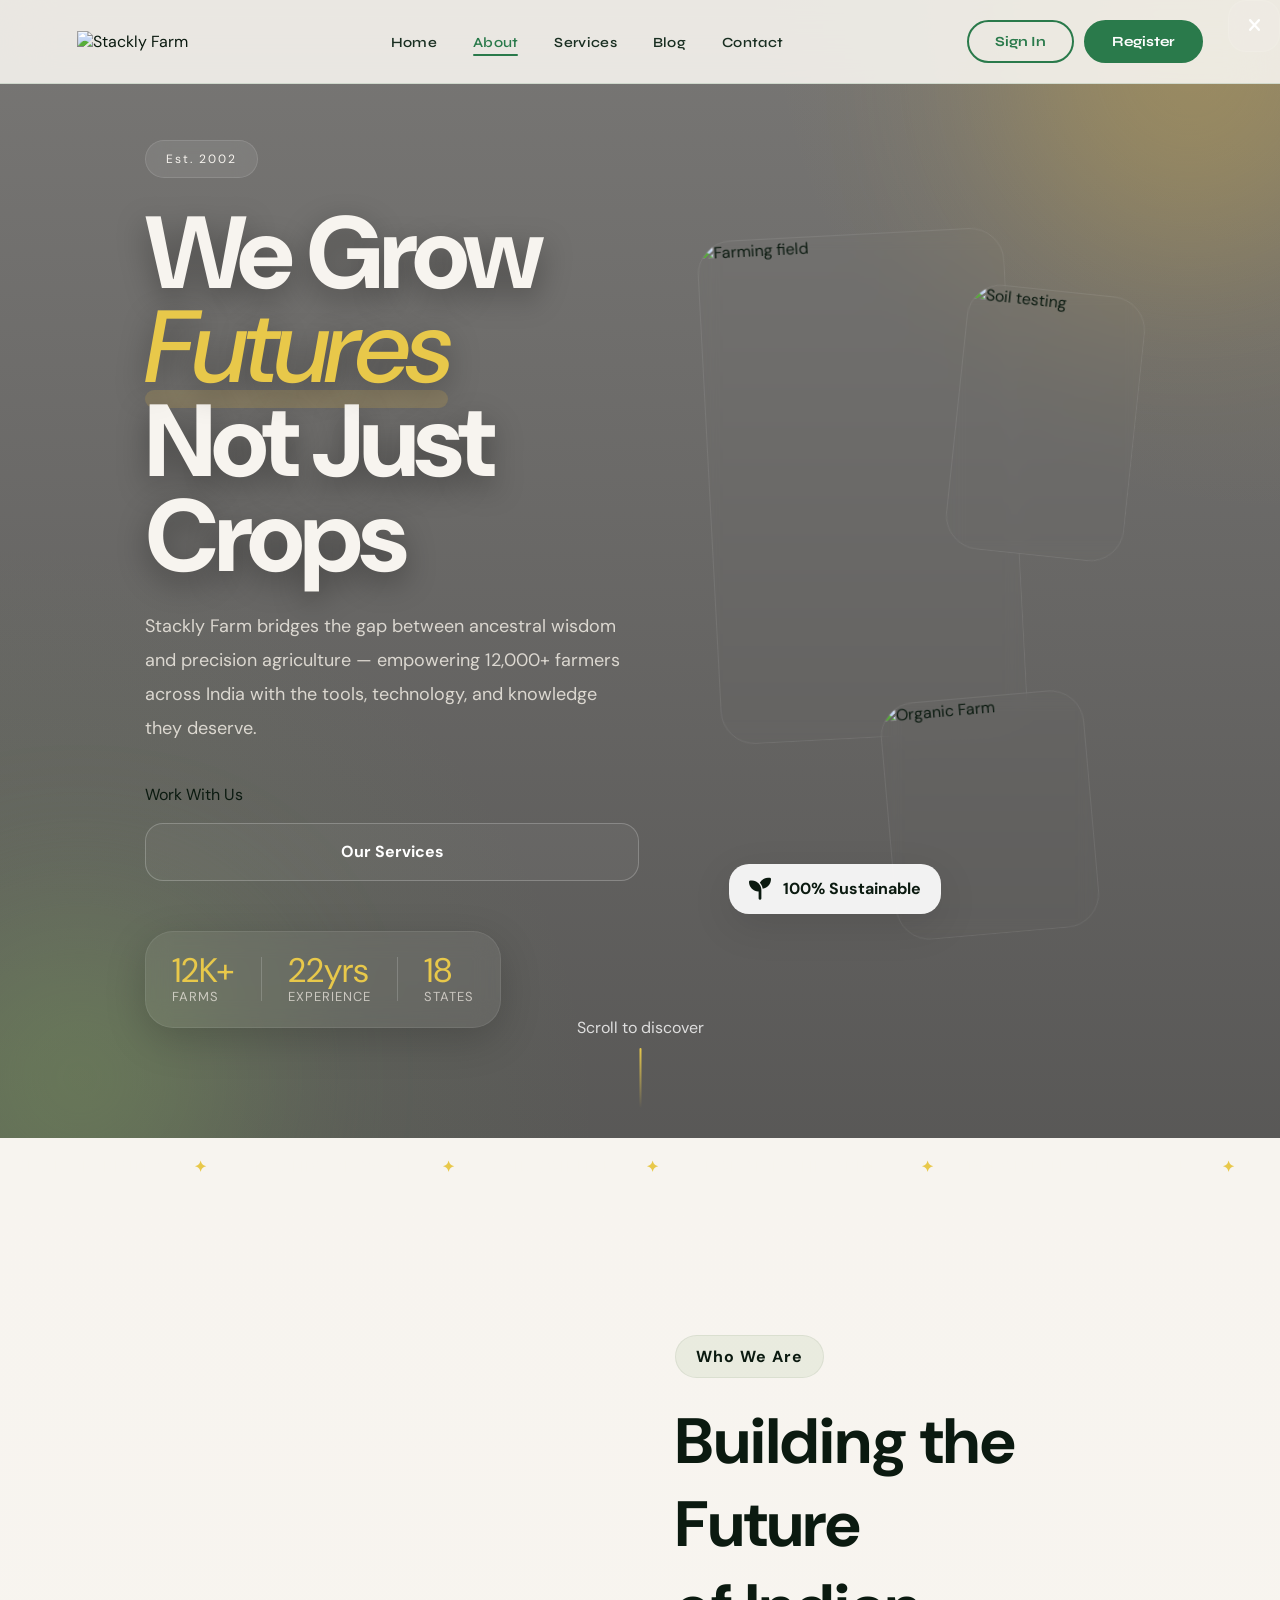
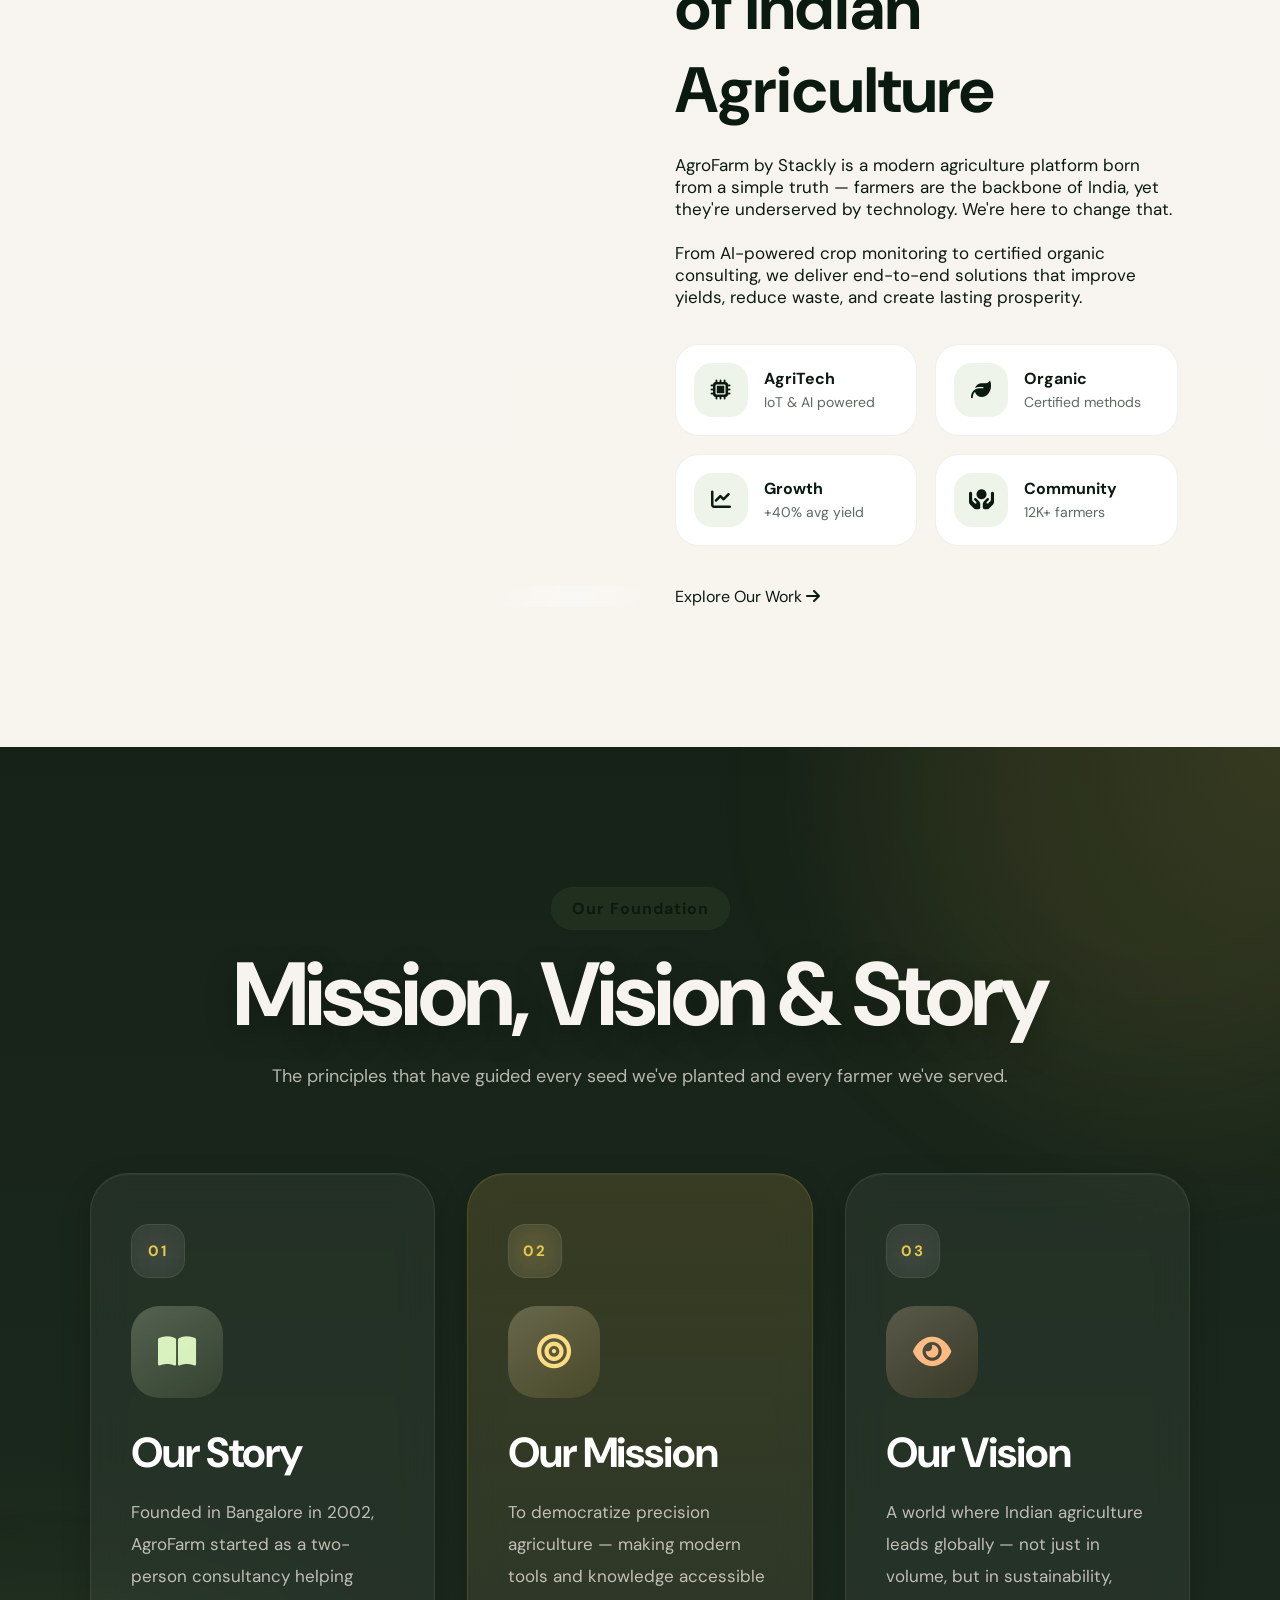
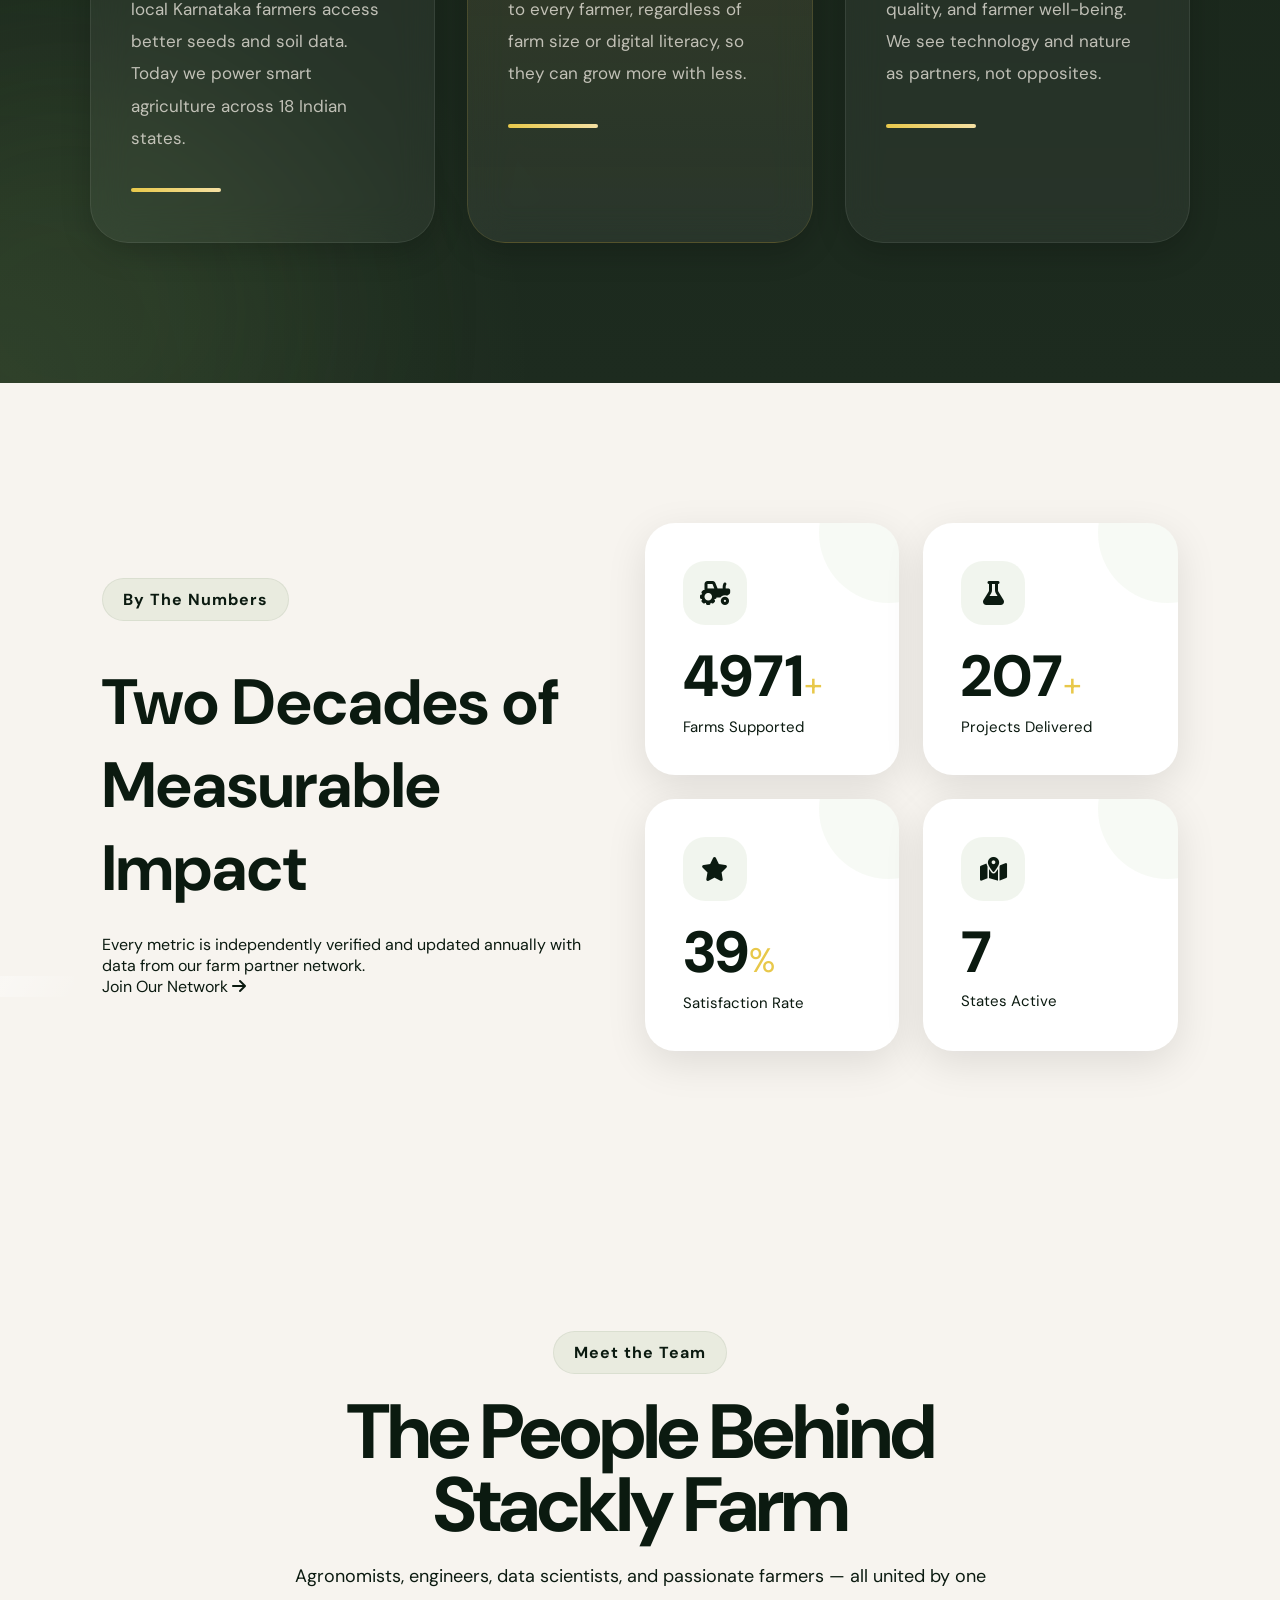
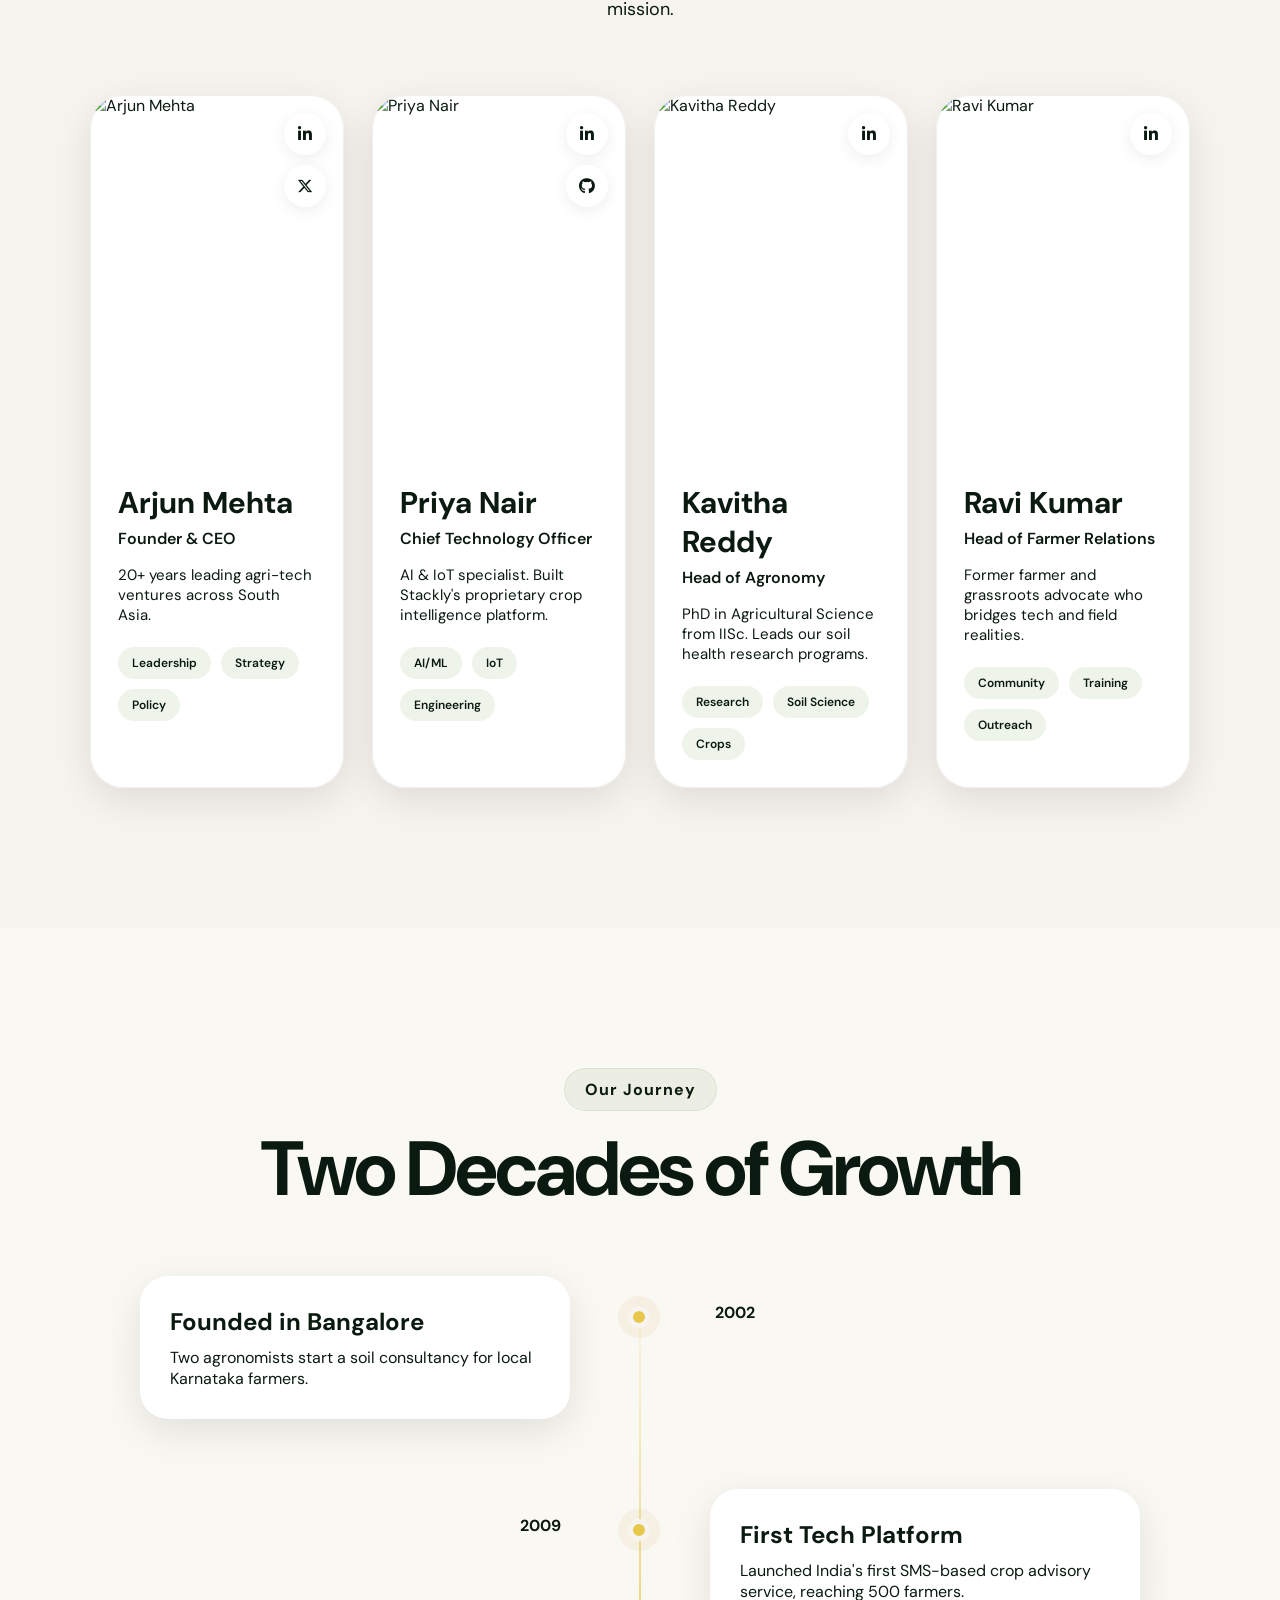
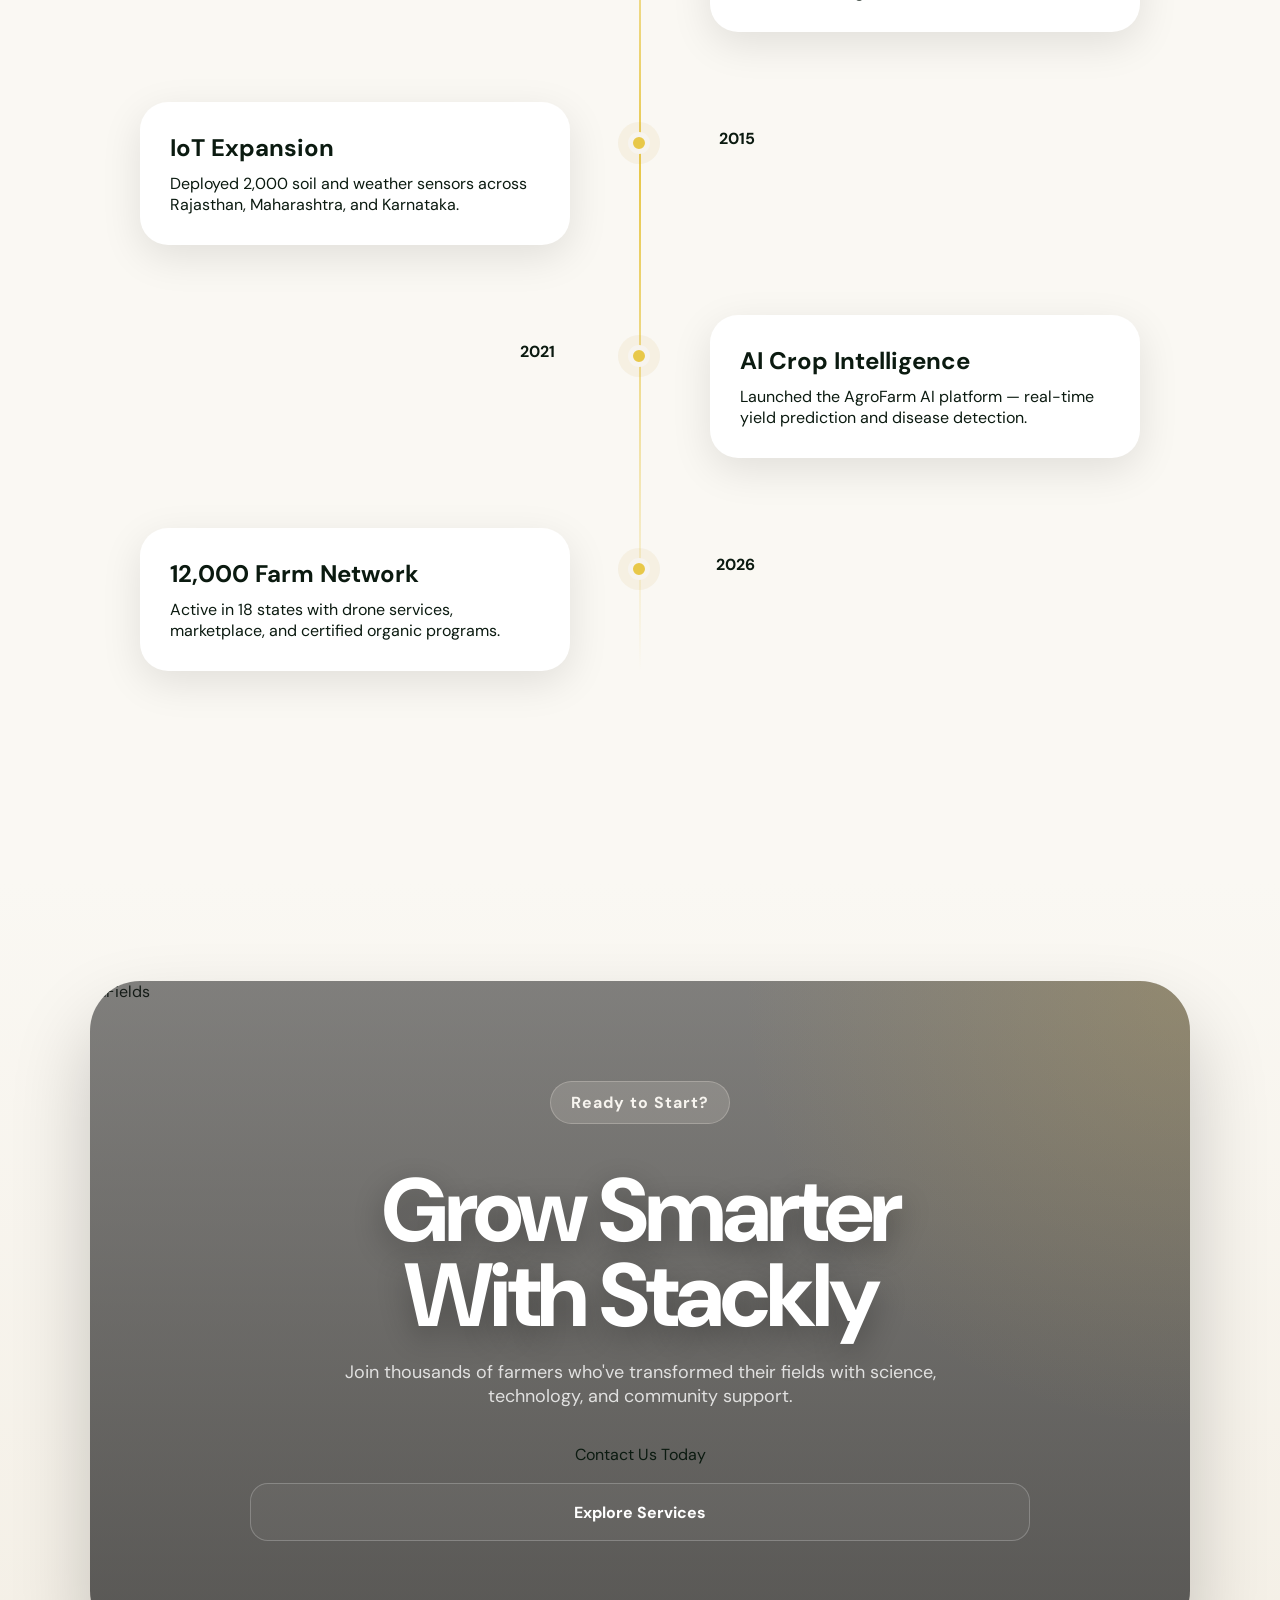
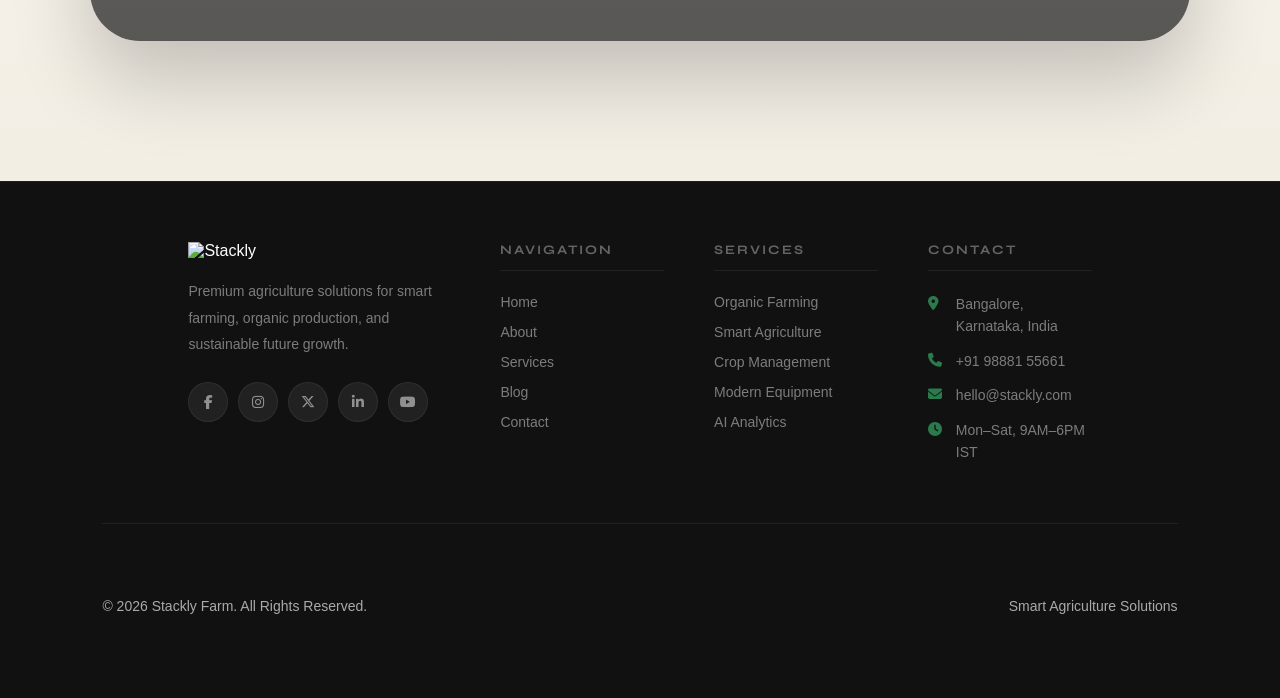
==== commit 4ab05aed: "update" ====
--- a/about.html
+++ b/about.html
@@ -190,15 +190,16 @@
       <span class="section-badge" style="background:rgba(245,240,232,.15);border-color:rgba(245,240,232,.25);color:var(--cream)">Ready to Start?</span>
       <h2>Grow Smarter<br>With Stackly</h2>
       <p>Join thousands of farmers who've transformed their fields with science, technology, and community support.</p>
-      <div class="acta-btns"><a href="contact.html" class="btn-white">Contact Us Today</a><a href="service.html" class="btn-outline">Explore Services</a></div>
-    </div>
-  </div>
-</section>
-
-<!-- FOOTER -->
-<footer class="footer" id="footer">
+      <div class="acta-btns"><a href="contact.html" class="btn-white">Contact Us Today</a><a href="404.html" class="btn-outline">Explore Services</a></div>
+    </div>
+  </div>
+</section>
+
+<footer class="footer">
   <div class="footer-top">
-    <div class="footer-brand"><img src="https://snabsolutions.in/wp-content/uploads/2026/02/stackly-snab-solutions.png" alt="Stackly"><p>Premium agriculture solutions for smart farming, organic production, and sustainable future growth.</p>
+    <div class="footer-brand">
+      <a href="index.html"><img src="https://snabsolutions.in/wp-content/uploads/2026/02/stackly-snab-solutions.png" alt="Stackly"></a>
+      <p>Premium agriculture solutions for smart farming, organic production, and sustainable future growth.</p>
       <div class="social-row">
         <a href="404.html"><i class="fa-brands fa-facebook-f"></i></a>
         <a href="404.html"><i class="fa-brands fa-instagram"></i></a>
@@ -206,12 +207,29 @@
         <a href="404.html"><i class="fa-brands fa-linkedin-in"></i></a>
         <a href="404.html"><i class="fa-brands fa-youtube"></i></a>
       </div>
-      </div>
-    <div class="footer-links-col"><h4>Navigation</h4><ul><li><a href="index.html">Home</a></li><li><a href="about.html">About</a></li><li><a href="service.html">Services</a></li><li><a href="blog.html">Blog</a></li><li><a href="contact.html">Contact</a></li></ul></div>
-    <div class="footer-links-col"><h4>Services</h4><ul><li><a href="service.html">Organic Farming</a></li><li><a href="service.html">Smart Agriculture</a></li><li><a href="service.html">Crop Management</a></li><li><a href="service.html">Modern Equipment</a></li><li><a href="service.html">AI Analytics</a></li></ul></div>
-    <div class="footer-links-col"><h4>Contact</h4><ul class="contact-list"><li><i class="fa-solid fa-location-dot"></i> Bangalore, Karnataka, India</li><li><i class="fa-solid fa-phone"></i> +91 98881 55661</li><li><i class="fa-solid fa-envelope"></i> hello@stackly.com</li><li><i class="fa-solid fa-clock"></i> Mon–Sat, 9AM–6PM IST</li></ul></div>
-  </div>
-  <div class="footer-bottom"><p>© 2026 Stackly Farm. All Rights Reserved.</p><p>Smart Agriculture Solutions</p></div>
+    </div>
+    <div class="footer-links-col">
+      <h4>Navigation</h4>
+      <ul><li><a href="index.html">Home</a></li><li><a href="about.html">About</a></li><li><a href="service.html">Services</a></li><li><a href="blog.html">Blog</a></li><li><a href="contact.html">Contact</a></li></ul>
+    </div>
+    <div class="footer-links-col">
+      <h4>Services</h4>
+      <ul><li><a href="service.html">Organic Farming</a></li><li><a href="service.html">Smart Agriculture</a></li><li><a href="service.html">Crop Management</a></li><li><a href="service.html">Modern Equipment</a></li><li><a href="service.html">AI Analytics</a></li></ul>
+    </div>
+    <div class="footer-links-col">
+      <h4>Contact</h4>
+      <ul class="contact-list">
+        <li><i class="fa-solid fa-location-dot"></i> Bangalore, Karnataka, India</li>
+        <li><i class="fa-solid fa-phone"></i> +91 98881 55661</li>
+        <li><i class="fa-solid fa-envelope"></i> hello@stackly.com</li>
+        <li><i class="fa-solid fa-clock"></i> Mon–Sat, 9AM–6PM IST</li>
+      </ul>
+    </div>
+  </div>
+  <div class="footer-bottom">
+    <p>© 2026 Stackly Farm. All Rights Reserved.</p>
+    <p>Smart Agriculture Solutions</p>
+  </div>
 </footer>
 
 <script src="script.js"></script>
--- a/style.css
+++ b/style.css
@@ -1456,4 +1456,400 @@
     width:100%;
   }
 
+}
+/* ===== Footer Section ===== */
+.footer {
+    background: #111;
+    color: #fff;
+    padding: 60px 8%;
+    font-family: 'Poppins', sans-serif;
+}
+
+.footer-container {
+    display: grid;
+    grid-template-columns: repeat(auto-fit, minmax(220px, 1fr));
+    gap: 50px;
+}
+
+/* ===== Logo & Description ===== */
+.footer-logo img {
+    width: 140px;
+    margin-bottom: 20px;
+}
+
+.footer-about p {
+    color: #cfcfcf;
+    line-height: 1.8;
+    font-size: 15px;
+    max-width: 300px;
+}
+
+/* ===== Titles ===== */
+.footer h3 {
+    font-size: 18px;
+    margin-bottom: 25px;
+    position: relative;
+    font-weight: 600;
+}
+
+.footer h3::after {
+    content: "";
+    position: absolute;
+    left: 0;
+    bottom: -10px;
+    width: 60px;
+    height: 2px;
+    background: #888;
+}
+
+/* ===== Links ===== */
+.footer-links ul,
+.footer-services ul,
+.footer-contact ul {
+    list-style: none;
+    padding: 0;
+}
+
+.footer-links ul li,
+.footer-services ul li,
+.footer-contact ul li {
+    margin-bottom: 14px;
+}
+
+.footer-links ul li a,
+.footer-services ul li a {
+    color: #ddd;
+    text-decoration: none;
+    transition: 0.3s ease;
+    font-size: 15px;
+}
+
+.footer-links ul li a:hover,
+.footer-services ul li a:hover {
+    color: #c6ff00;
+    padding-left: 5px;
+}
+
+/* ===== Contact ===== */
+.footer-contact ul li {
+    color: #ddd;
+    display: flex;
+    align-items: center;
+    gap: 10px;
+    font-size: 15px;
+}
+
+/* ===== Social Icons ===== */
+.footer-social {
+    margin-top: 25px;
+    display: flex;
+    gap: 12px;
+}
+
+.footer-social a {
+    width: 42px;
+    height: 42px;
+    background: #222;
+    color: #fff;
+    display: flex;
+    align-items: center;
+    justify-content: center;
+    border-radius: 8px;
+    text-decoration: none;
+    transition: 0.3s ease;
+    font-size: 18px;
+}
+
+.footer-social a:hover {
+    background: #c6ff00;
+    color: #111;
+    transform: translateY(-4px);
+}
+
+/* ===== Bottom Bar ===== */
+.footer-bottom {
+    margin-top: 50px;
+    border-top: 1px solid #333;
+    padding-top: 20px;
+    display: flex;
+    justify-content: space-between;
+    flex-wrap: wrap;
+    gap: 10px;
+}
+
+.footer-bottom p {
+    color: #aaa;
+    font-size: 14px;
+}
+
+/* ===== Responsive ===== */
+@media (max-width: 768px) {
+    .footer {
+        padding: 50px 6%;
+    }
+
+    .footer-bottom {
+        flex-direction: column;
+        text-align: center;
+    }
+
+    .footer-about p {
+        max-width: 100%;
+    }
+}
+
+/* ══════════════════════════════
+   FOOTER
+══════════════════════════════ */
+.footer {
+  background: var(--dark2);
+  border-top: 1px solid rgba(255,255,255,0.06);
+  padding: 80px 6% 0;
+}
+
+.footer-top {
+  display: grid;
+  grid-template-columns: 1.6fr 1fr 1fr 1fr;
+  gap: 50px;
+  padding-bottom: 60px;
+  border-bottom: 1px solid rgba(255,255,255,0.07);
+}
+
+.footer-brand img {
+  width: 140px;
+  margin-bottom: 18px;
+}
+
+.footer-brand p {
+  font-size: 14px;
+  color: rgba(255,255,255,0.45);
+  line-height: 1.9;
+  max-width: 300px;
+  margin-bottom: 24px;
+}
+
+.social-row {
+  display: flex;
+  gap: 10px;
+  flex-wrap: wrap;
+}
+
+.social-row a {
+  width: 40px;
+  height: 40px;
+  border-radius: 50%;
+  display: flex;
+  align-items: center;
+  justify-content: center;
+  background: rgba(255,255,255,0.07);
+  color: rgba(255,255,255,0.5);
+  font-size: 14px;
+  border: 1px solid rgba(255,255,255,0.06);
+  transition: 0.35s;
+}
+
+.social-row a:hover {
+  background: var(--green);
+  color: white;
+  transform: translateY(-5px);
+}
+
+.footer-links-col h4 {
+  font-family: var(--font-ui);
+  font-size: 13px;
+  font-weight: 700;
+  letter-spacing: 2px;
+  text-transform: uppercase;
+  color: rgba(255,255,255,0.35);
+  margin-bottom: 22px;
+  padding-bottom: 12px;
+  border-bottom: 1px solid rgba(255,255,255,0.07);
+}
+
+.footer-links-col ul {
+  display: flex;
+  flex-direction: column;
+  gap: 12px;
+}
+
+.footer-links-col a {
+  font-size: 14px;
+  color: rgba(255,255,255,0.45);
+  transition: 0.3s;
+}
+
+.footer-links-col a:hover {
+  color: white;
+  padding-left: 5px;
+}
+
+.contact-list {
+  display: flex;
+  flex-direction: column;
+  gap: 12px;
+}
+
+.contact-list li {
+  display: flex;
+  align-items: flex-start;
+  gap: 12px;
+  font-size: 14px;
+  color: rgba(255,255,255,0.45);
+  line-height: 1.6;
+}
+
+.contact-list i {
+  color: var(--green);
+  margin-top: 3px;
+  flex-shrink: 0;
+  width: 16px;
+}
+
+.footer-bottom {
+  display: flex;
+  justify-content: space-between;
+  align-items: center;
+  padding: 24px 0;
+  font-size: 13px;
+  color: rgba(255,255,255,0.25);
+}
+
+/* ── FOOTER RESPONSIVE ── */
+@media (max-width: 1100px) {
+  .footer-top { grid-template-columns: 1fr 1fr; gap: 40px; }
+}
+
+@media (max-width: 768px) {
+  .footer-top { grid-template-columns: 1fr; gap: 36px; }
+  .footer-brand { display: flex; flex-direction: column; align-items: center; text-align: center; }
+  .footer-brand p { max-width: 100%; }
+  .social-row { justify-content: center; }
+  .footer-links-col { display: flex; flex-direction: column; align-items: center; text-align: center; }
+  .footer-links-col ul { align-items: center; }
+  .footer-links-col a:hover { padding-left: 0; }
+  .contact-list { align-items: center; }
+  .contact-list li { justify-content: center; }
+  .footer-bottom { flex-direction: column; gap: 8px; text-align: center; }
+}
+
+@media (max-width: 480px) {
+  .footer { padding: 60px 5% 0; }
+  .footer-brand img { width: 130px; }
+  .footer-links-col h4 { font-size: 12px; }
+  .footer-brand p,
+  .footer-links-col a,
+  .contact-list li,
+  .footer-bottom { font-size: 13px; }
+  .social-row a { width: 42px; height: 42px; }
+}
+/* REMOVE THE EXTRA LINE */
+.footer-bottom{
+    border-top: none;
+}
+
+/* MAKE FOOTER FULL WIDTH */
+.footer{
+    width: 100%;
+    margin: 0;
+    padding: 60px 8%;
+    background: #111;
+}
+
+/* REMOVE WHITE GAP */
+body{
+    margin: 0;
+    padding: 0;
+    overflow-x: hidden;
+}
+
+/* OPTIONAL - FULL SCREEN LOOK */
+.footer-container{
+    width: 100%;
+}
+/* ═══════════════════════════════
+   SMALL MOBILE
+═══════════════════════════════ */
+
+@media(max-width:480px){
+
+  .footer-brand img{
+    width:150px;
+  }
+
+  .footer-links-col h4{
+    font-size:1.05rem;
+  }
+
+  .footer-brand p,
+  .footer-links-col ul li,
+  .footer-bottom p{
+    font-size:.9rem;
+  }
+
+  .social-row a{
+    width:42px;
+    height:42px;
+  }
+
+}
+/* ============================================
+   STACKLY FARM — CURSOR FIX
+   1. In style.css, REMOVE "cursor: none" from body.
+   2. Add this in every page <head>:
+      <link rel="stylesheet" href="cursor-fix.css">
+============================================ */
+
+body {
+  cursor: default !important;
+}
+
+a,
+button,
+[role="button"],
+label,
+select,
+.menu-toggle,
+.hamburger,
+.close-menu,
+.cta-primary,
+.cta-ghost,
+.cta-play,
+.btn-nav,
+.btn-primary,
+.btn-outline,
+.btn-white,
+.btn-signin,
+.btn-register,
+.svc-card,
+.svc-link,
+.srv-card,
+.srv-link,
+.blog-card,
+.blog-link,
+.blog-read,
+.prod-card,
+.why-card,
+.social-row a,
+.footer-links-col a,
+.nav-links li a,
+.mobile-nav a,
+.mobile-buttons a,
+.play-circle,
+.nl-input-wrap button,
+.register,
+.hero-btn,
+input[type="submit"],
+input[type="button"],
+input[type="checkbox"],
+input[type="radio"] {
+  cursor: pointer !important;
+}
+
+input[type="text"],
+input[type="email"],
+input[type="password"],
+input[type="tel"],
+input[type="search"],
+textarea {
+  cursor: text !important;
 }
--- a/about.css
+++ b/about.css
@@ -2723,4 +2723,124 @@
   .mobile-logo img { width: 108px; }
   .hamburger { width: 46px; height: 46px; }
   .mobile-nav a { font-size: 1rem; padding: 14px 4px; }
+}
+
+
+
+/* ═══════════════════════════════
+   TABLET
+═══════════════════════════════ */
+
+@media(max-width:991px){
+
+  .footer{
+    padding:80px 6% 28px;
+  }
+
+  .footer-top{
+    grid-template-columns:1fr 1fr;
+
+    gap:50px;
+  }
+
+}
+
+/* ═══════════════════════════════
+   MOBILE
+═══════════════════════════════ */
+
+@media(max-width:768px){
+
+  .footer{
+    padding:70px 5% 24px;
+
+    text-align:center;
+  }
+
+  .footer-top{
+    grid-template-columns:1fr;
+
+    gap:46px;
+
+    justify-items:center;
+
+    text-align:center;
+  }
+
+  /* brand */
+
+  .footer-brand{
+    align-items:center;
+  }
+
+  .footer-brand p{
+    max-width:100%;
+  }
+
+  /* columns */
+
+  .footer-links-col{
+    align-items:center;
+  }
+
+  .footer-links-col h4::after{
+    left:50%;
+    transform:translateX(-50%);
+  }
+
+  .footer-links-col ul{
+    align-items:center;
+  }
+
+  /* contact */
+
+  .contact-list li{
+    justify-content:center;
+
+    text-align:left;
+  }
+
+  /* social */
+
+  .social-row{
+    justify-content:center;
+
+    flex-wrap:wrap;
+  }
+
+  /* bottom */
+
+  .footer-bottom{
+    flex-direction:column;
+
+    text-align:center;
+  }
+
+}
+
+/* ═══════════════════════════════
+   SMALL MOBILE
+═══════════════════════════════ */
+
+@media(max-width:480px){
+
+  .footer-brand img{
+    width:150px;
+  }
+
+  .footer-links-col h4{
+    font-size:1.05rem;
+  }
+
+  .footer-brand p,
+  .footer-links-col ul li,
+  .footer-bottom p{
+    font-size:.9rem;
+  }
+
+  .social-row a{
+    width:42px;
+    height:42px;
+  }
+
 }
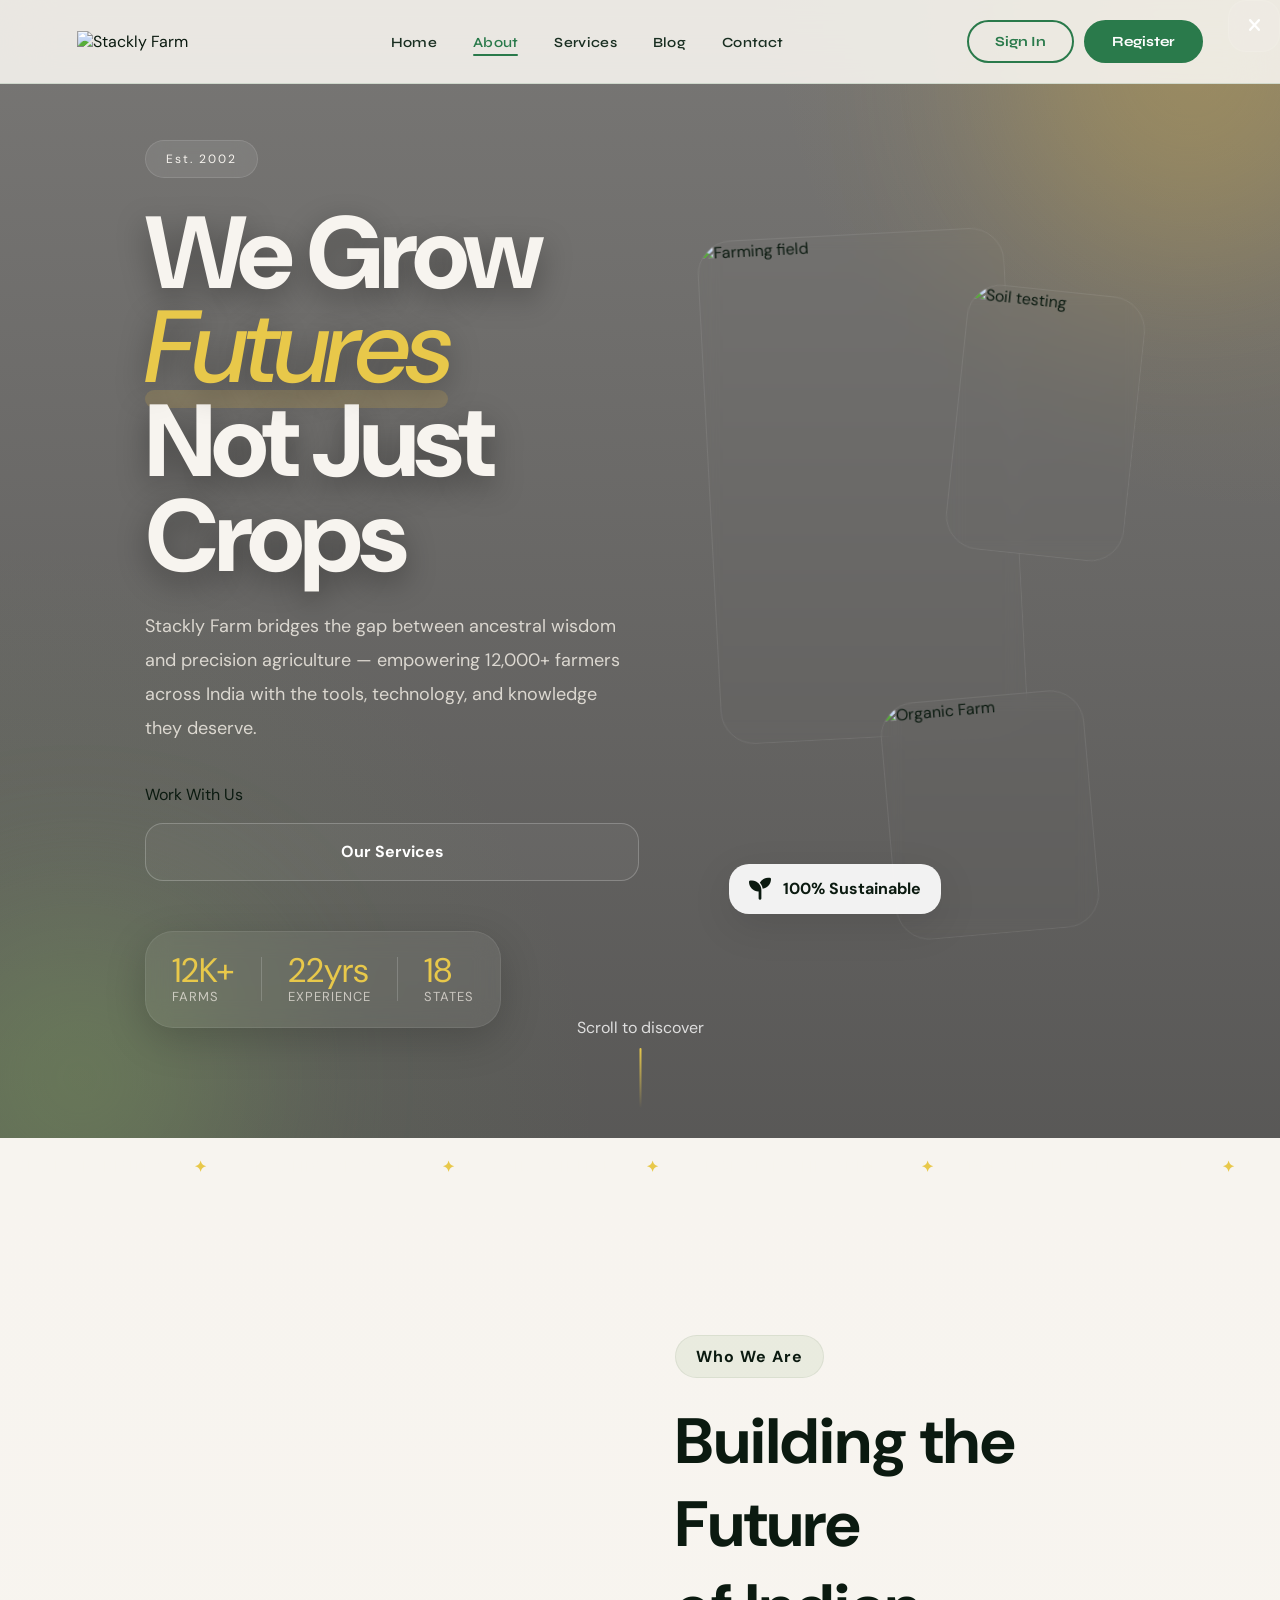
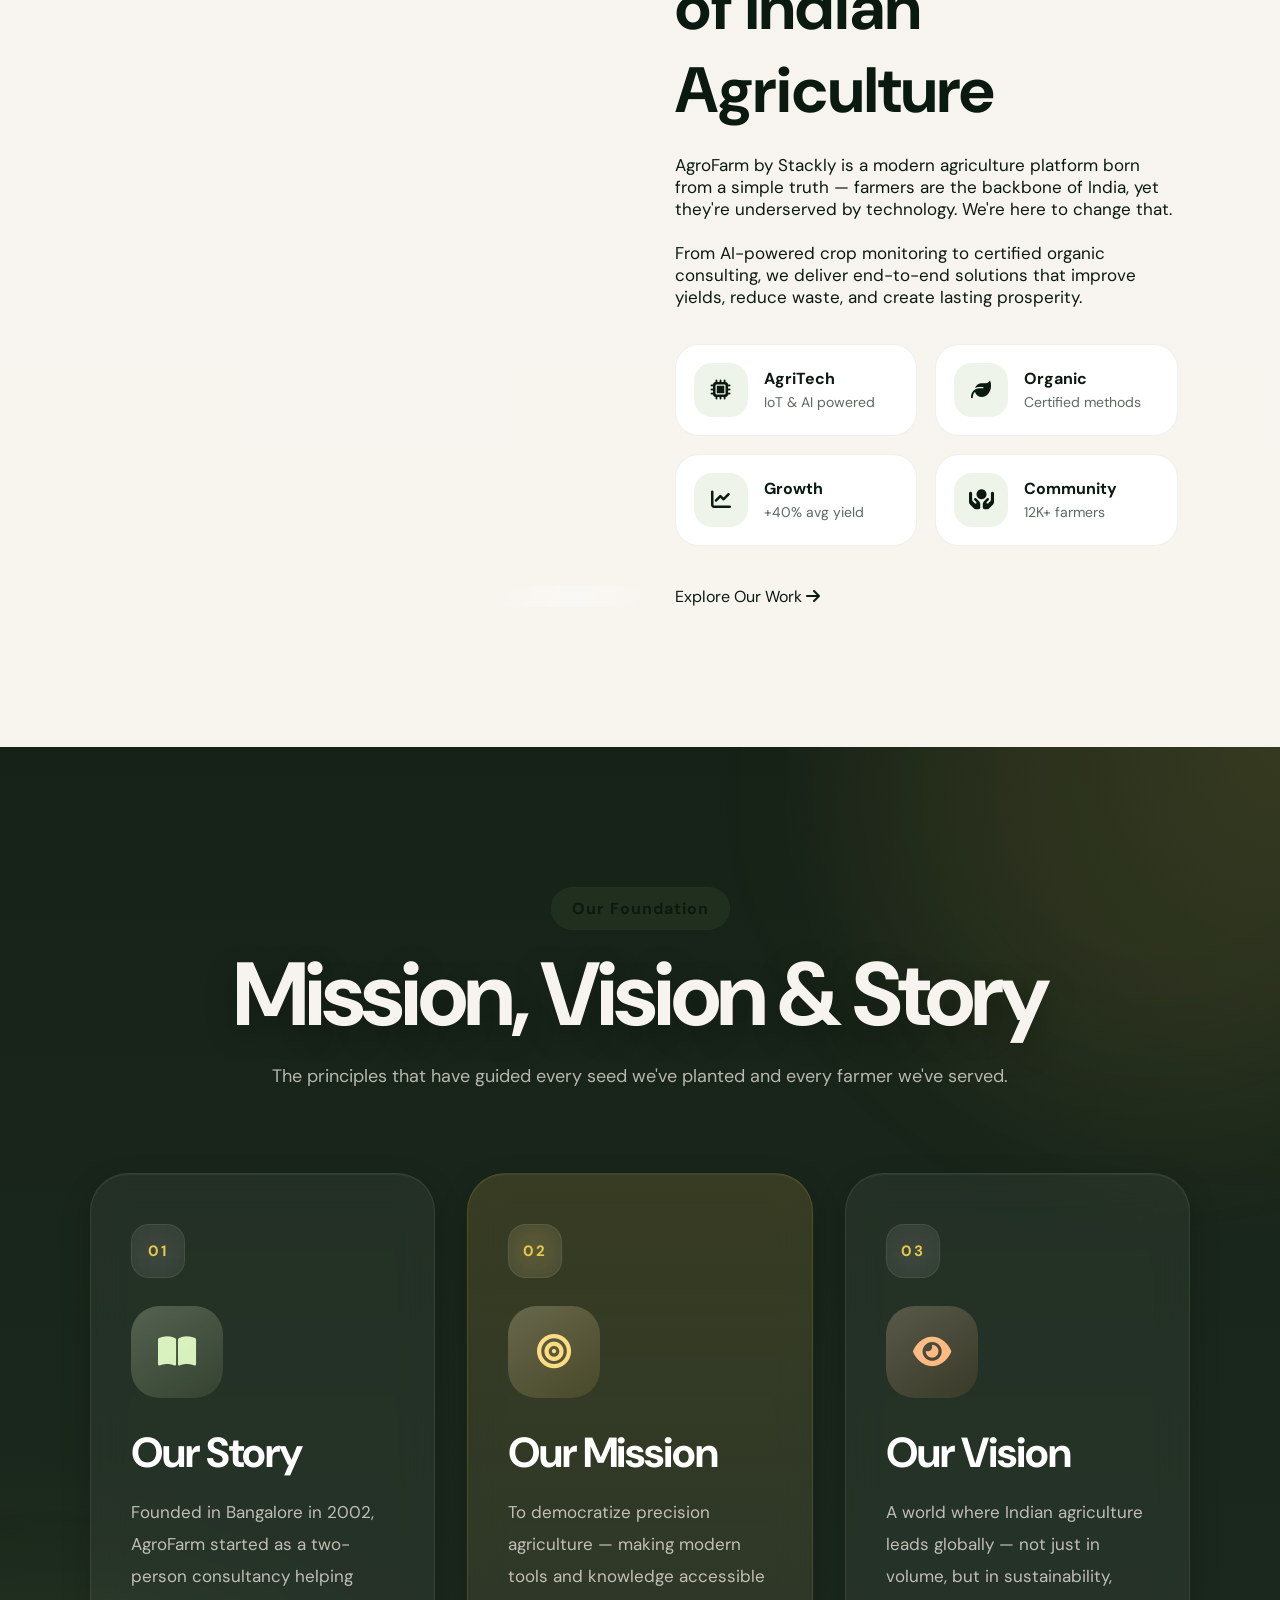
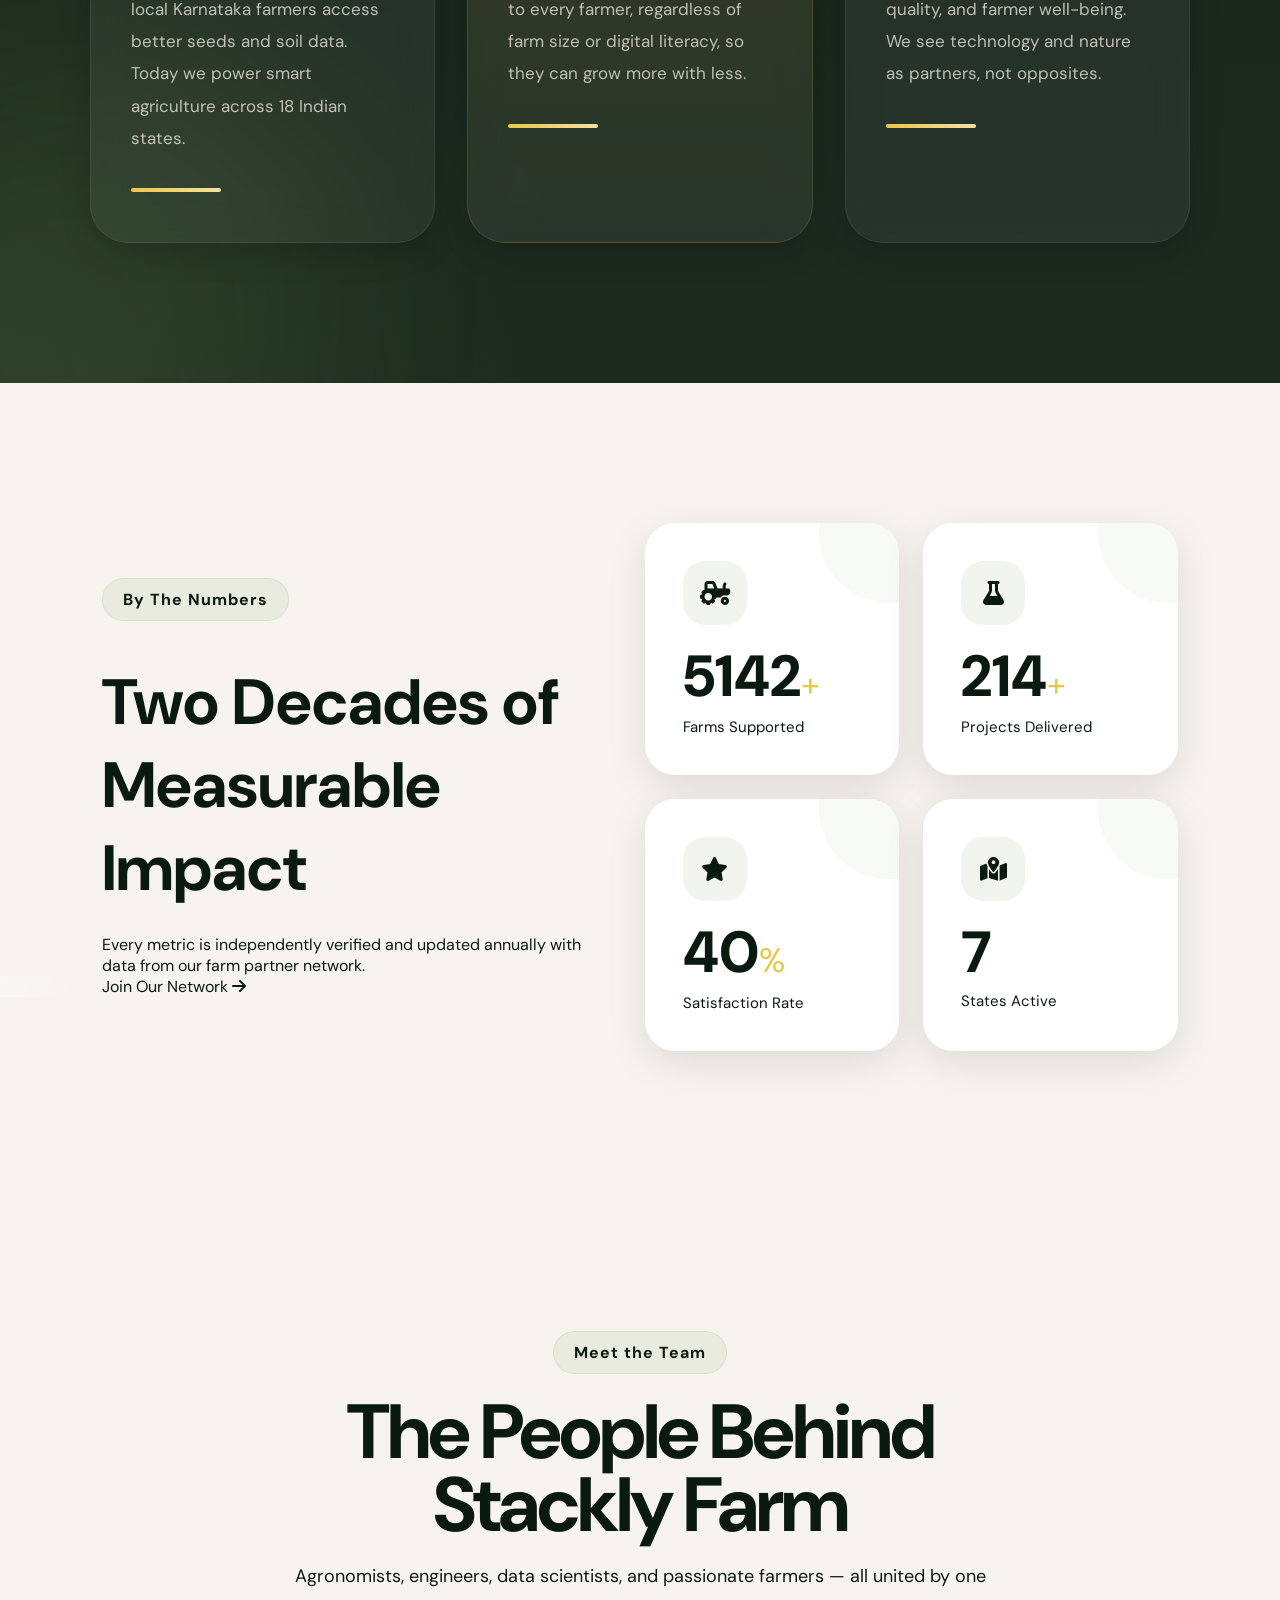
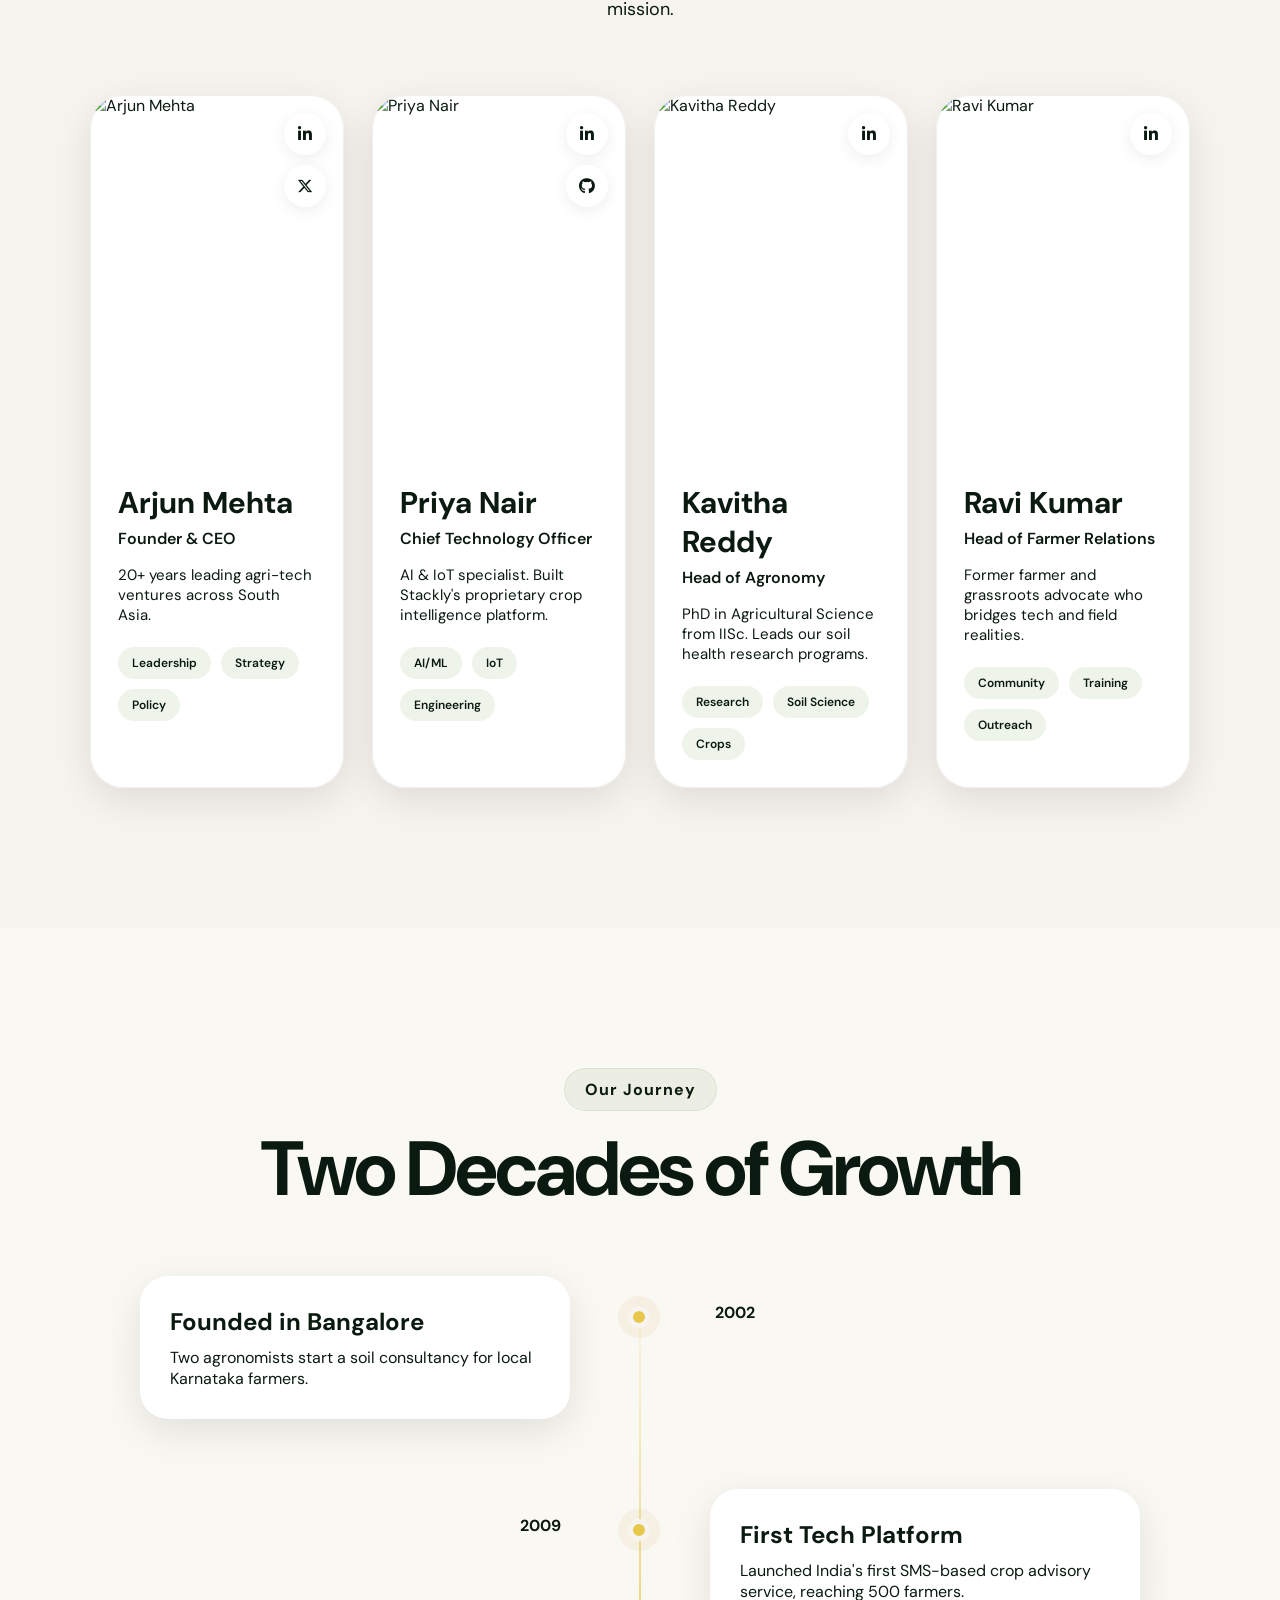
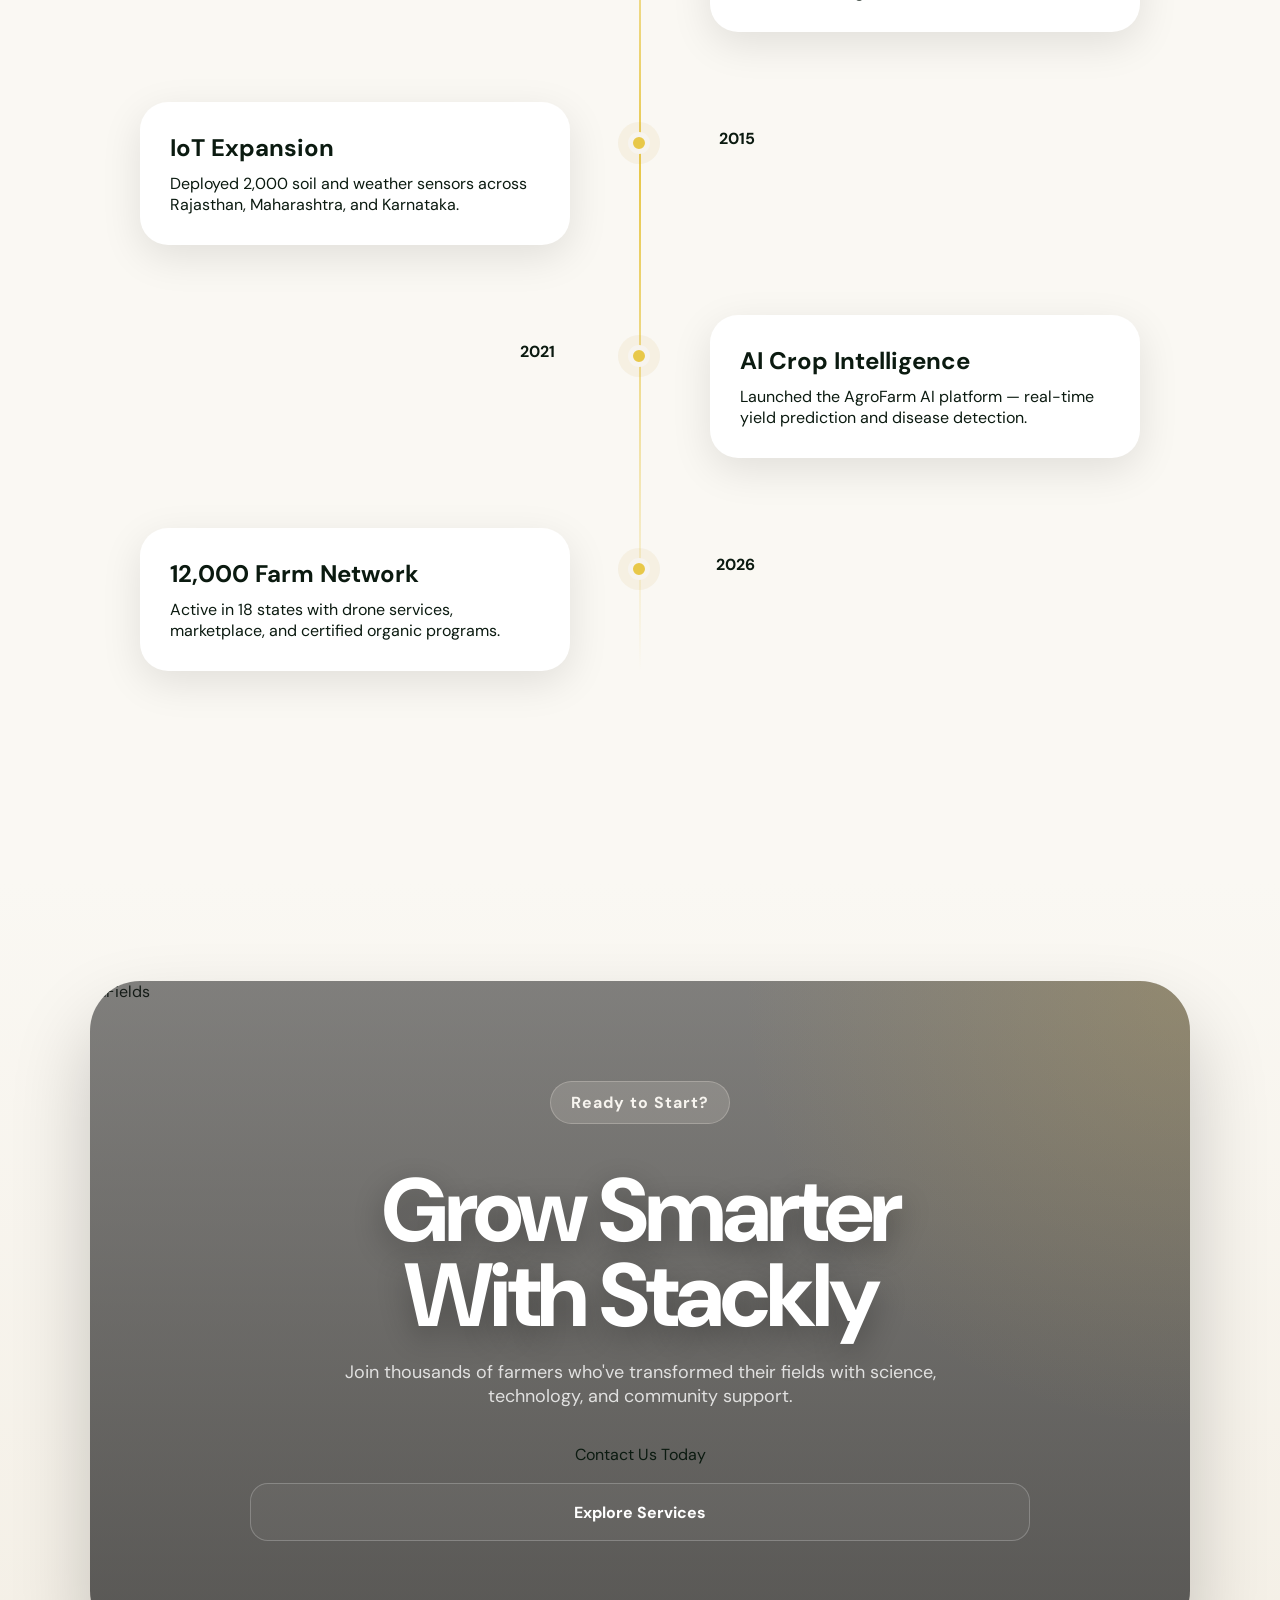
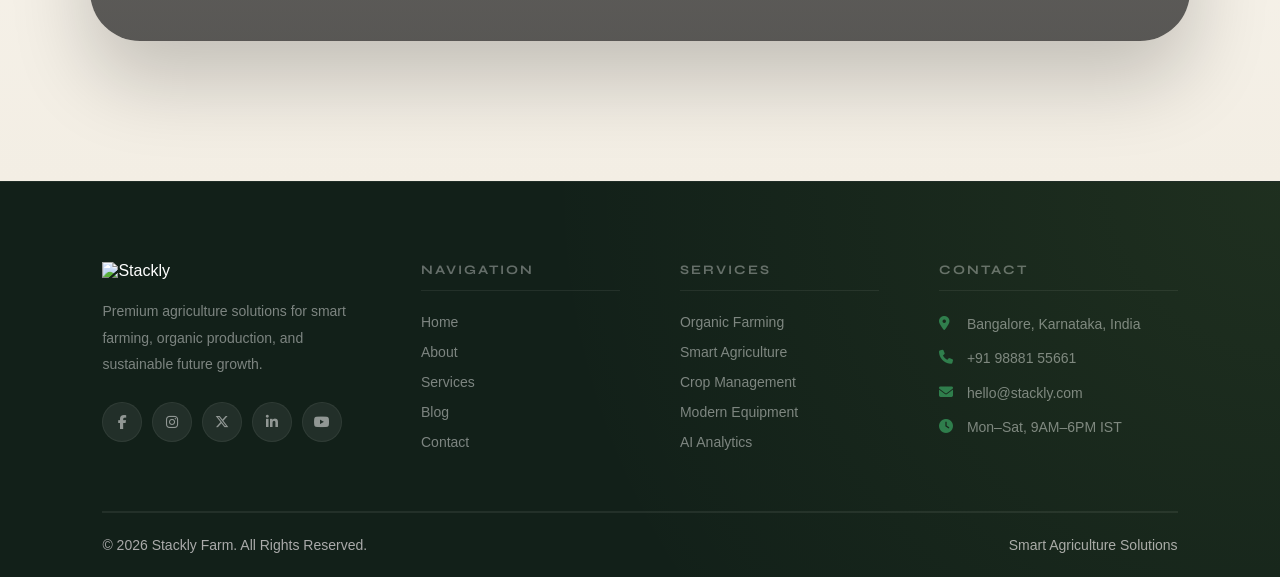
==== commit a01a7330: "update" ====
--- a/about.html
+++ b/about.html
@@ -6,7 +6,6 @@
   <title>About — Stackly Farm</title>
   <link rel="stylesheet" href="style.css">
   <link rel="stylesheet" href="about.css">
-  <link rel="stylesheet" href="mobile-menu.css">
   <link rel="stylesheet" href="https://cdnjs.cloudflare.com/ajax/libs/font-awesome/6.5.1/css/all.min.css">
 </head>
 <body>
@@ -233,6 +232,6 @@
 </footer>
 
 <script src="script.js"></script>
-<script src="mobile-menu.js"></script>
+
 </body>
 </html>
--- a/style.css
+++ b/style.css
@@ -1742,29 +1742,53 @@
   .footer-bottom { font-size: 13px; }
   .social-row a { width: 42px; height: 42px; }
 }
-/* REMOVE THE EXTRA LINE */
+.footer{
+  width: 100%;
+  background: var(--dark2);
+  position: relative;
+  overflow: hidden;
+
+  /* full bleed fix */
+  padding: 100px 0 30px;
+}
+
+/* optional full-width background glow */
+.footer::before{
+  content:"";
+  position:absolute;
+  inset:0;
+  background: radial-gradient(circle at top right,
+    rgba(181,229,106,0.08),
+    transparent 55%);
+  pointer-events:none;
+}
+
+/* INNER WRAPPER CONTROL */
+.footer-top{
+  display: grid;
+  grid-template-columns: 1.3fr 1fr 1fr 1.2fr;
+  gap: 60px;
+
+  /* keep content aligned but allow full bg */
+  max-width: 1400px;
+  margin: 0 auto;
+
+  padding: 0 24px 60px;
+  border-bottom: 1px solid rgba(255,255,255,.07);
+}
+
+/* BOTTOM SECTION FULL WIDTH BUT CENTERED CONTENT */
 .footer-bottom{
-    border-top: none;
-}
-
-/* MAKE FOOTER FULL WIDTH */
-.footer{
-    width: 100%;
-    margin: 0;
-    padding: 60px 8%;
-    background: #111;
-}
-
-/* REMOVE WHITE GAP */
-body{
-    margin: 0;
-    padding: 0;
-    overflow-x: hidden;
-}
-
-/* OPTIONAL - FULL SCREEN LOOK */
-.footer-container{
-    width: 100%;
+  max-width: 1200px;
+  margin: 0 auto;
+  padding: 24px 24px;
+
+  display: flex;
+  justify-content: space-between;
+  align-items: center;
+
+  border-top: 1px solid rgba(255,255,255,.07);
+  color: rgba(255,255,255,.3);
 }
 /* ═══════════════════════════════
    SMALL MOBILE
@@ -1852,4 +1876,76 @@
 input[type="search"],
 textarea {
   cursor: text !important;
+}
+
+
+
+/* ═══════════════════════════════════════
+   FOOTER WRAPPER FIX
+   Paste this at the BOTTOM of style.css
+   (it will override all previous footer rules)
+═══════════════════════════════════════ */
+
+.footer {
+  width: 100%;
+  background: var(--dark2);
+  position: relative;
+  overflow: hidden;
+  padding: 80px 8% 0;
+}
+
+.footer::before {
+  content: "";
+  position: absolute;
+  inset: 0;
+  background: radial-gradient(circle at top right,
+    rgba(181,229,106,0.08),
+    transparent 55%);
+  pointer-events: none;
+}
+
+/* ── Remove max-width wrapper — full bleed ── */
+.footer-top {
+  display: grid;
+  grid-template-columns: 1.3fr 1fr 1fr 1.2fr;
+  gap: 60px;
+  max-width: none;       /* ← removes the wrapper */
+  margin: 0;             /* ← removes auto centering */
+  padding: 0 0 60px;     /* ← uses footer's own padding */
+  border-bottom: 1px solid rgba(255,255,255,.07);
+}
+
+.footer-bottom {
+  max-width: none;       /* ← removes the wrapper */
+  margin: 0;             /* ← removes auto centering */
+  padding: 24px 0;       /* ← uses footer's own padding */
+  display: flex;
+  justify-content: space-between;
+  align-items: center;
+  border-top: 1px solid rgba(255,255,255,.07);
+  color: rgba(255,255,255,.3);
+  font-size: 13px;
+}
+
+/* ── Responsive ── */
+@media (max-width: 1100px) {
+  .footer-top { grid-template-columns: 1fr 1fr; gap: 40px; }
+}
+
+@media (max-width: 768px) {
+  .footer { padding: 60px 6% 0; }
+  .footer-top { grid-template-columns: 1fr; gap: 36px; }
+  .footer-brand { display: flex; flex-direction: column; align-items: center; text-align: center; }
+  .footer-brand p { max-width: 100%; }
+  .social-row { justify-content: center; }
+  .footer-links-col { display: flex; flex-direction: column; align-items: center; text-align: center; }
+  .footer-links-col ul { align-items: center; }
+  .footer-links-col a:hover { padding-left: 0; }
+  .contact-list { align-items: center; }
+  .contact-list li { justify-content: center; }
+  .footer-bottom { flex-direction: column; gap: 8px; text-align: center; }
+}
+
+@media (max-width: 480px) {
+  .footer { padding: 50px 5% 0; }
 }
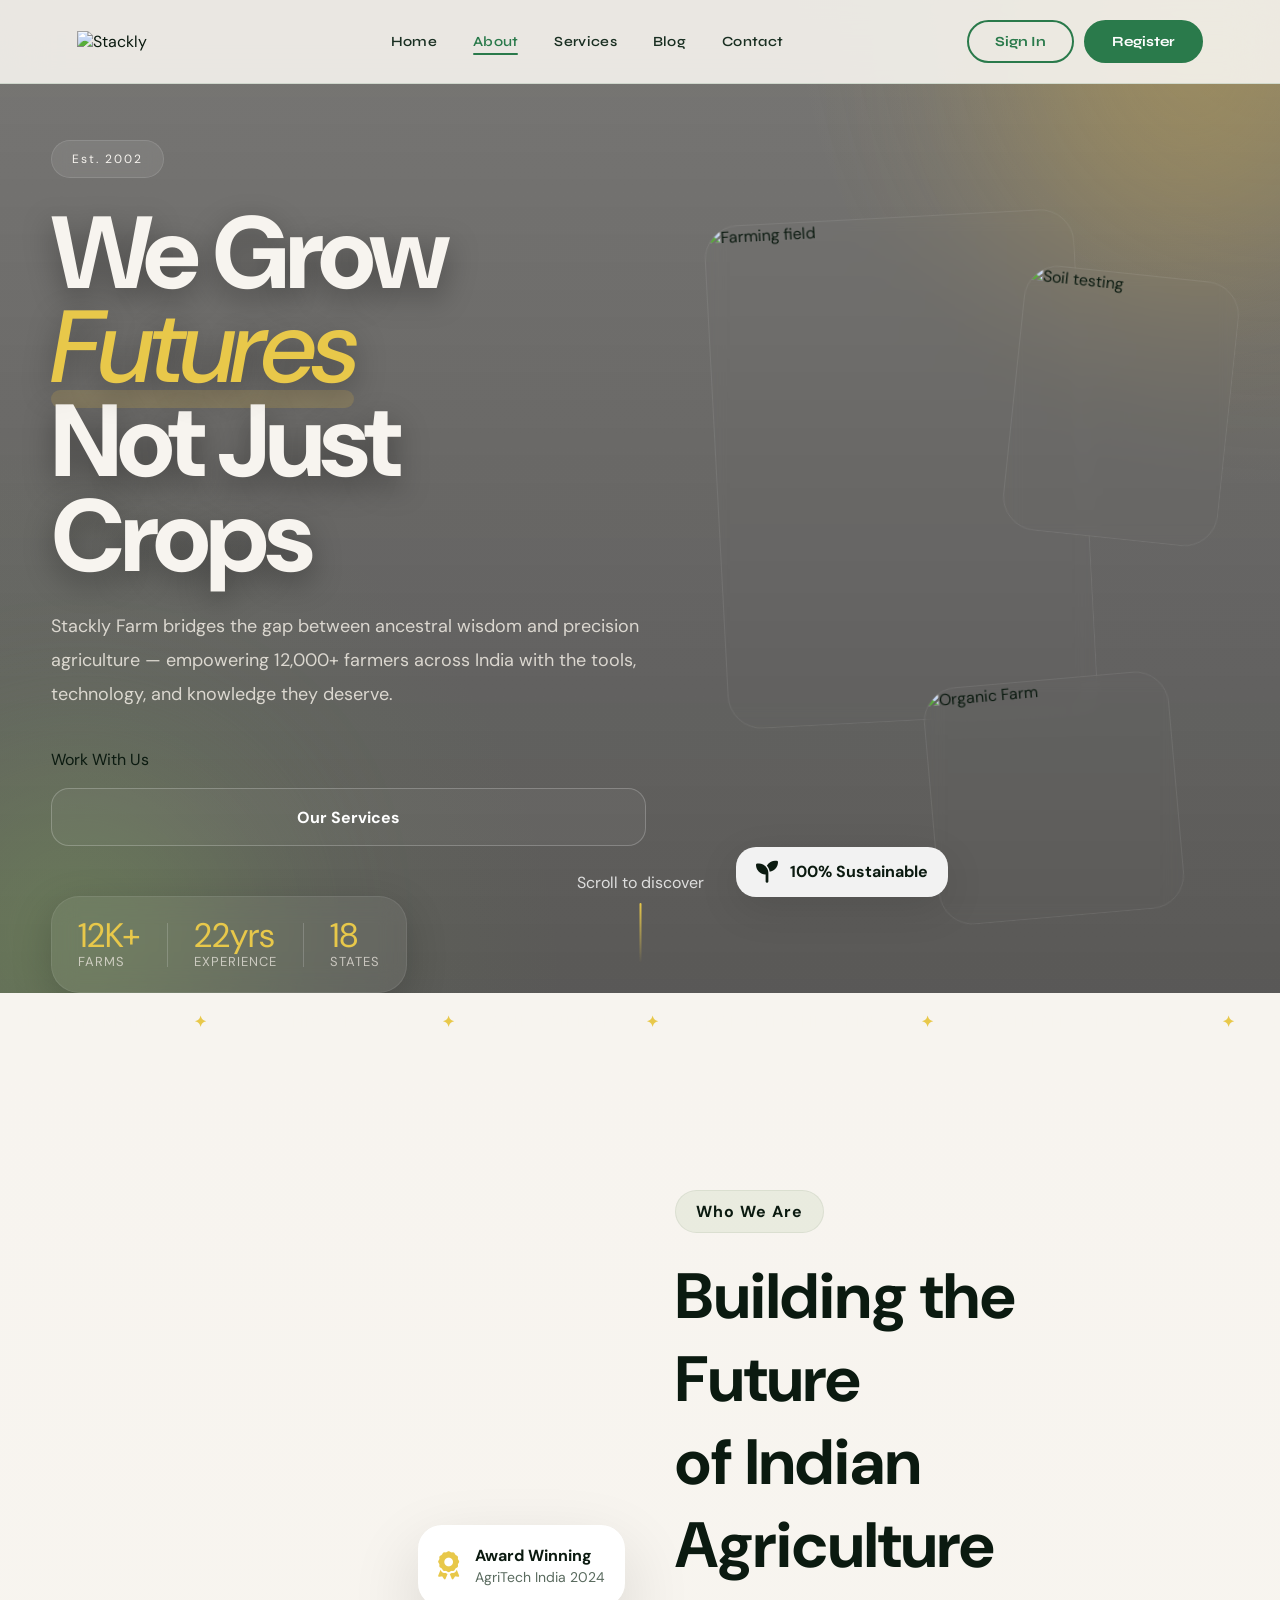
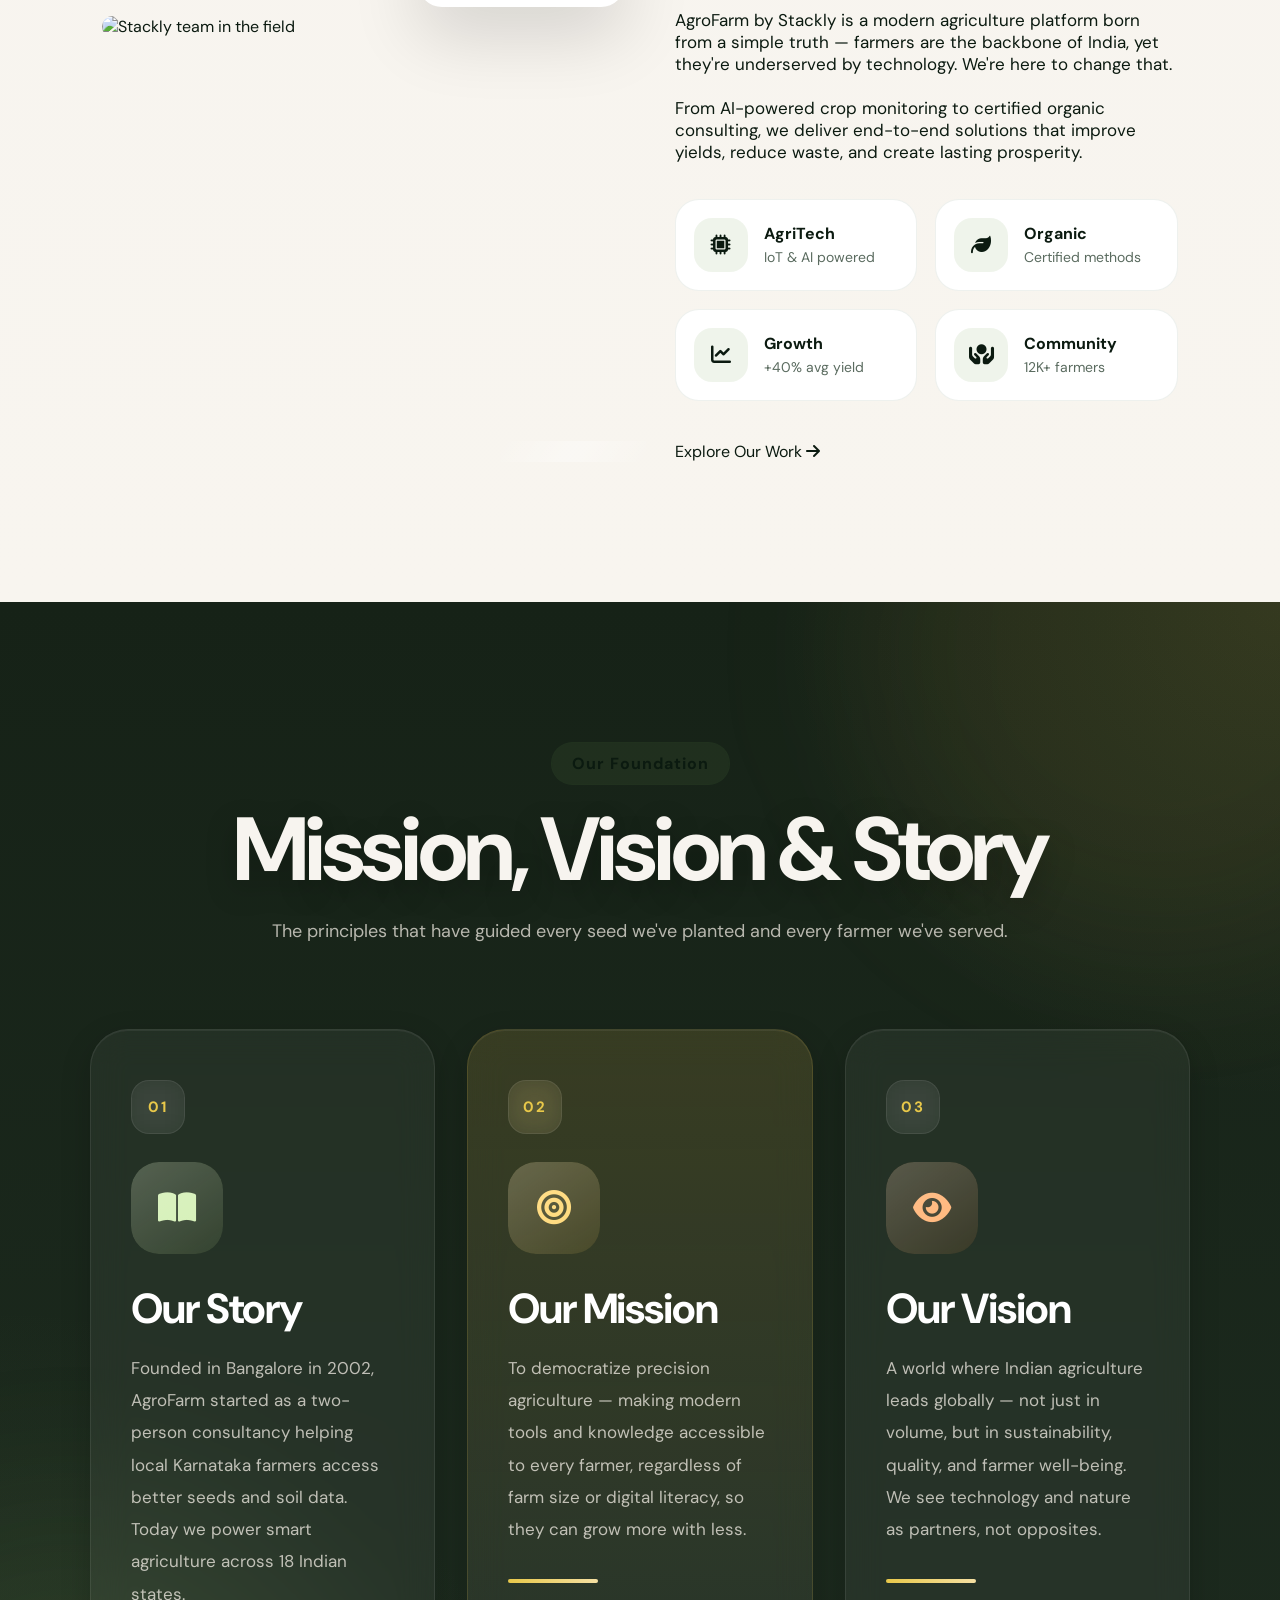
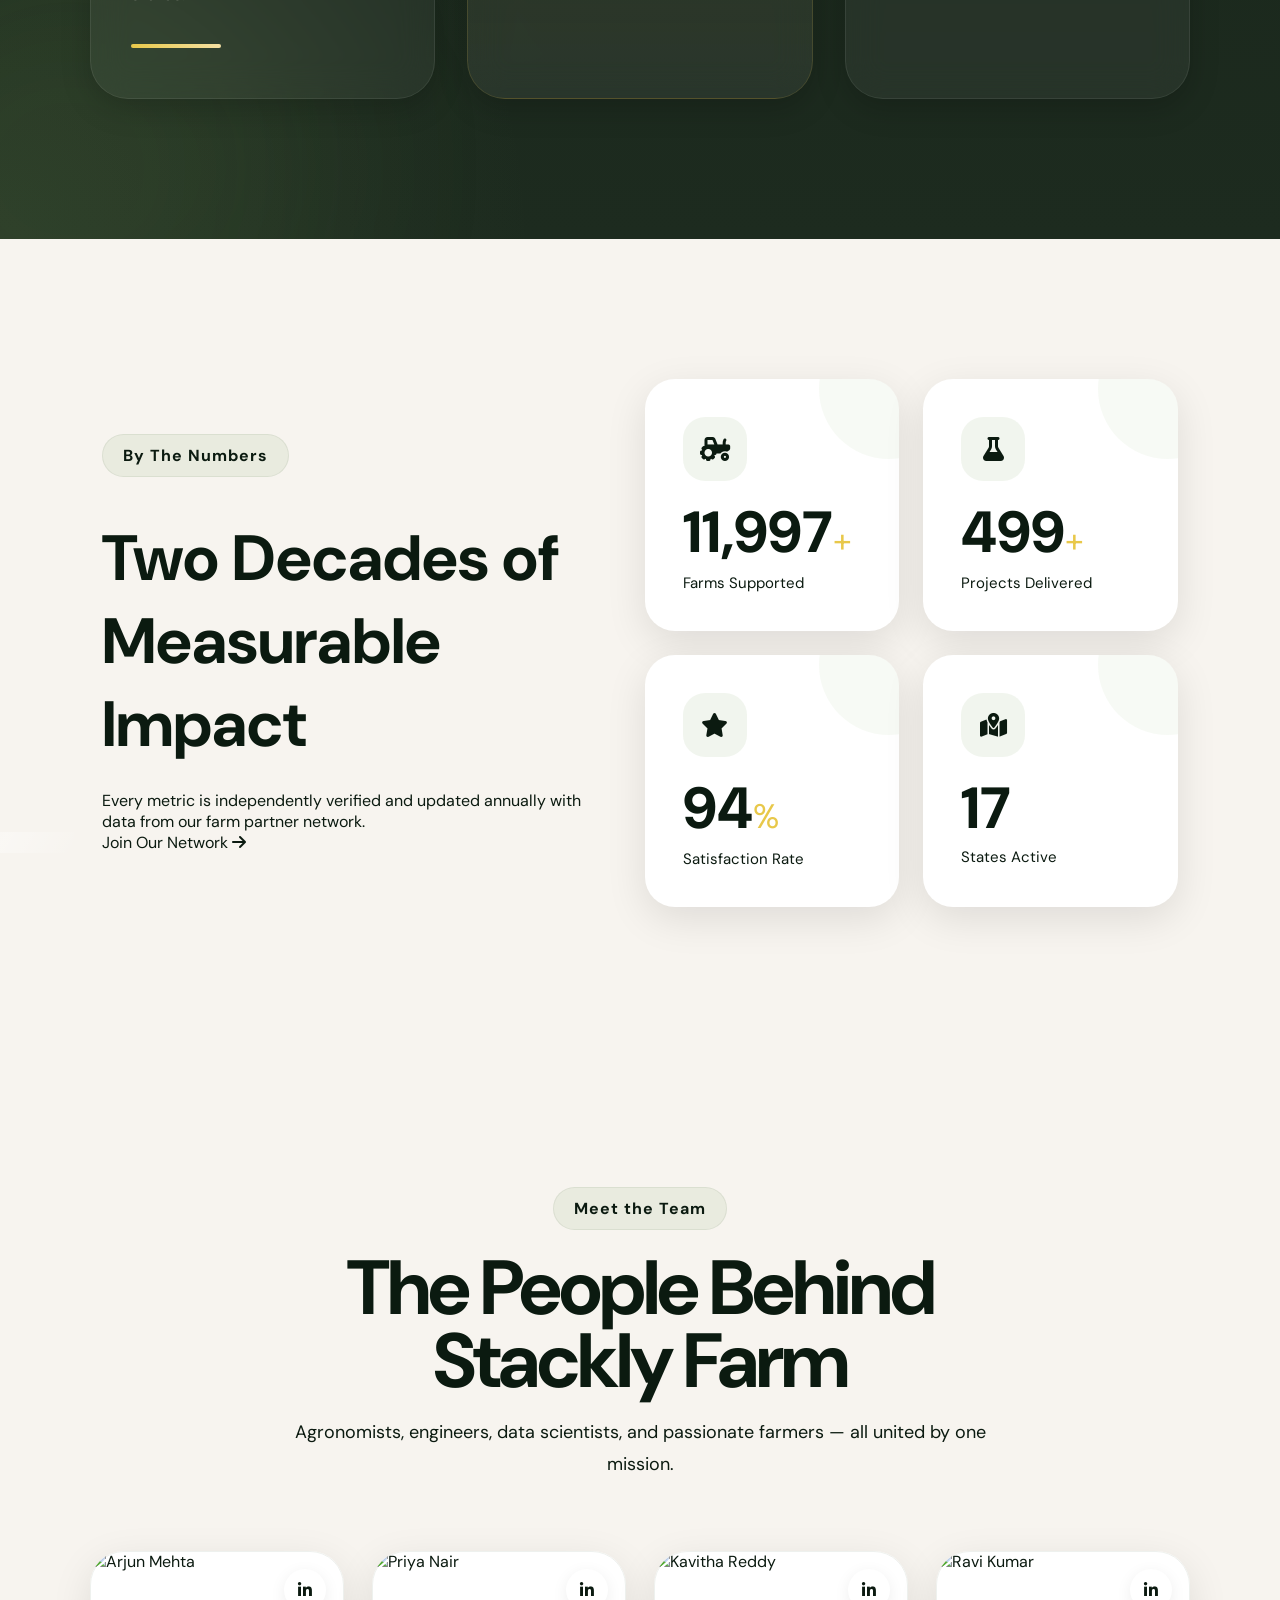
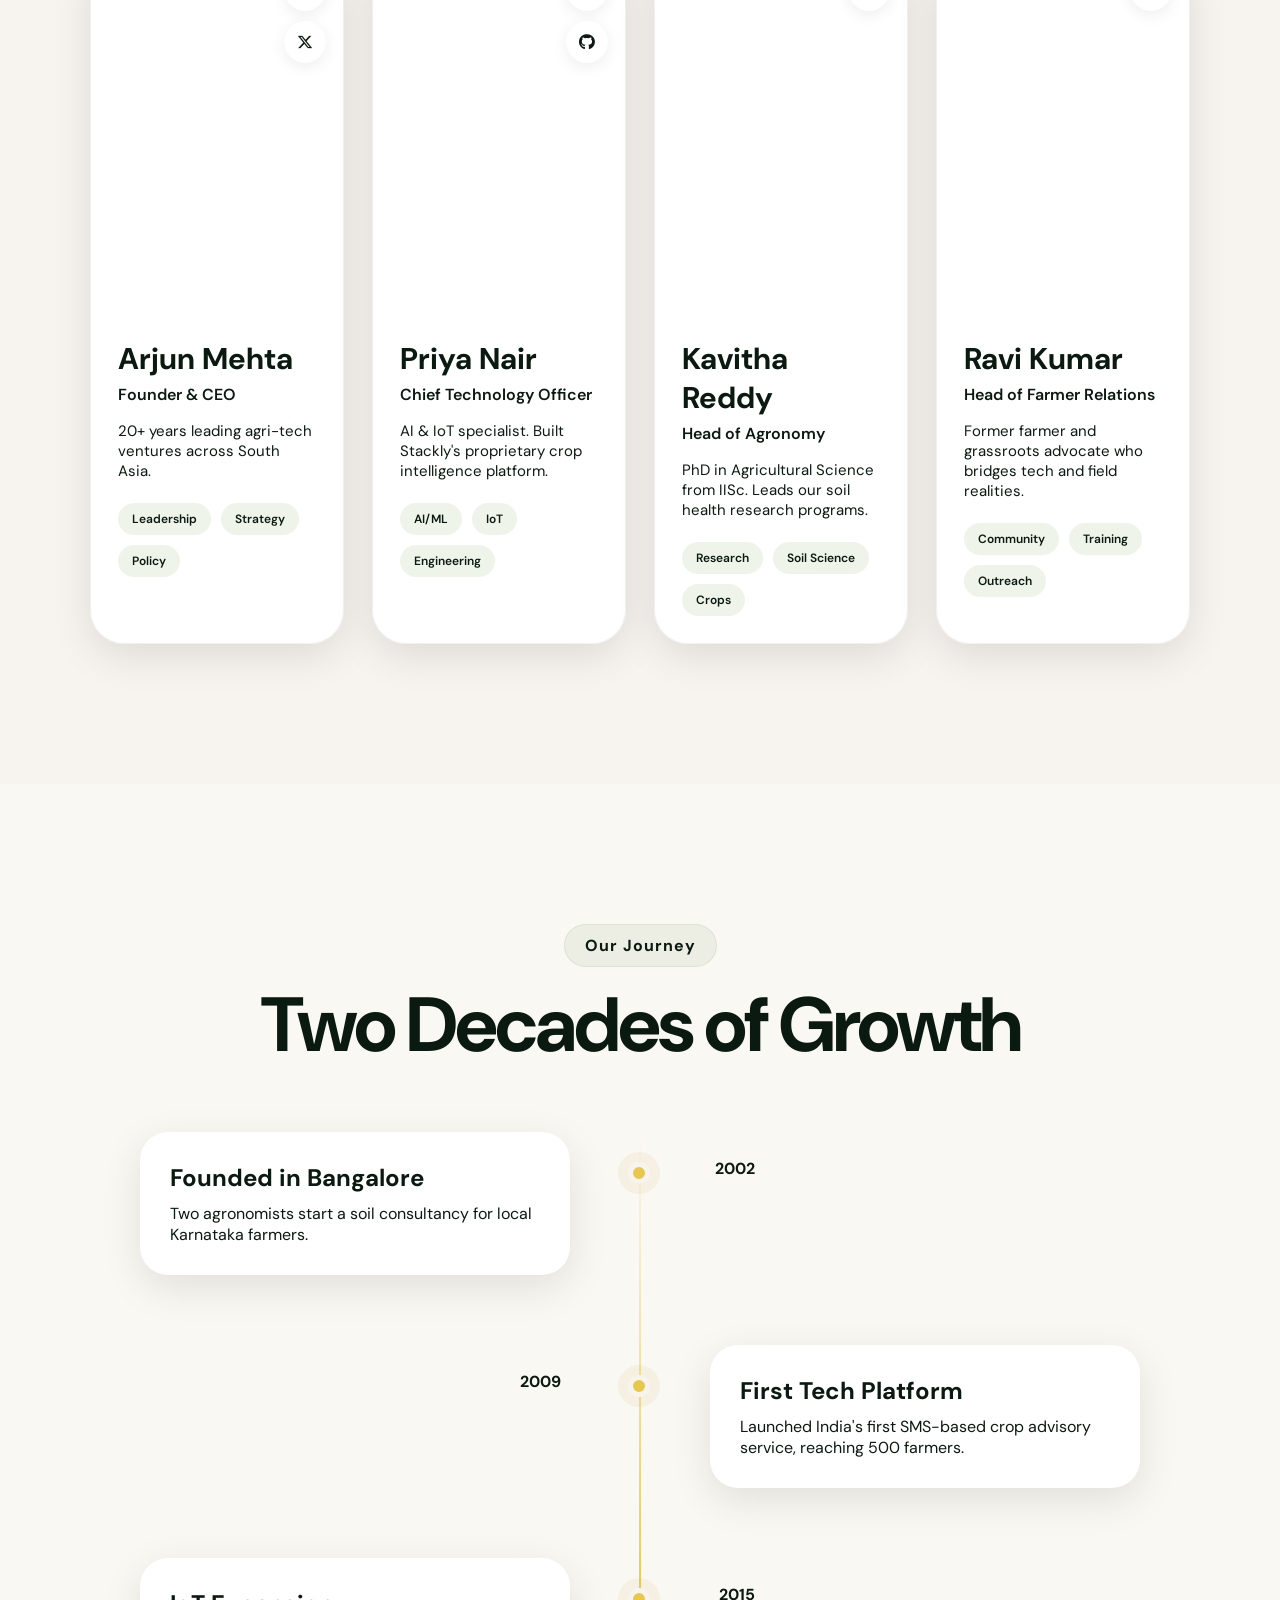
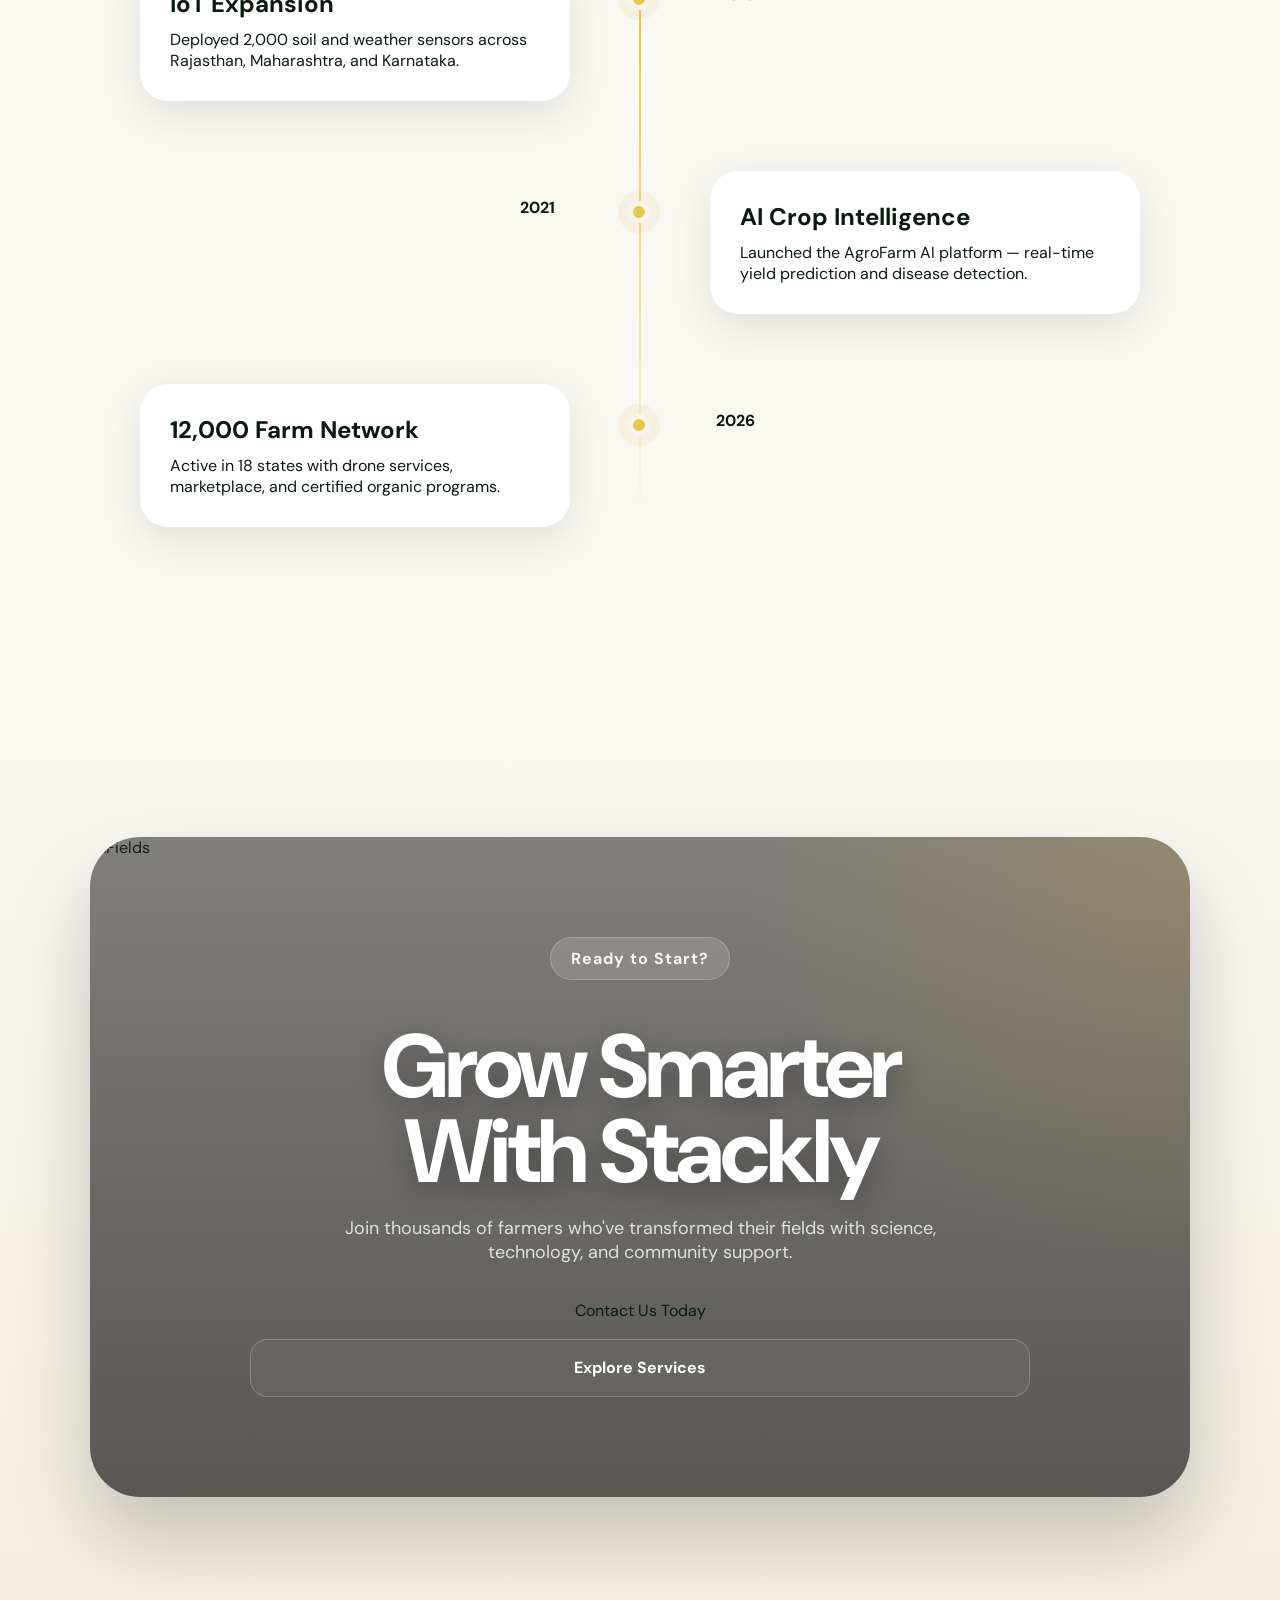
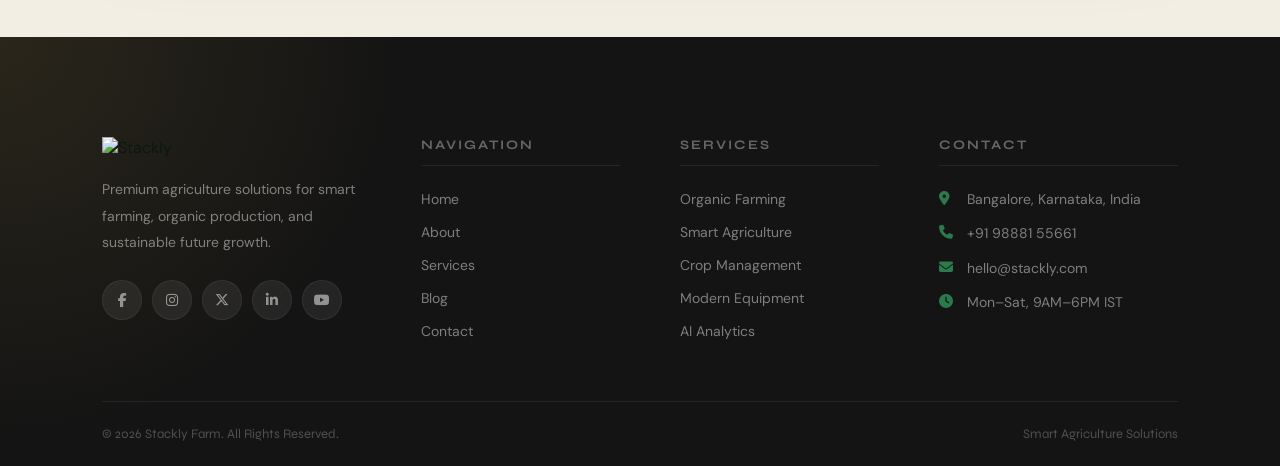
==== commit 12bb95bf: "update" ====
--- a/about.html
+++ b/about.html
@@ -4,68 +4,71 @@
   <meta charset="UTF-8">
   <meta name="viewport" content="width=device-width, initial-scale=1.0">
   <title>About — Stackly Farm</title>
-  <link rel="stylesheet" href="style.css">
+  <link rel="stylesheet" href="shared.css">
   <link rel="stylesheet" href="about.css">
   <link rel="stylesheet" href="https://cdnjs.cloudflare.com/ajax/libs/font-awesome/6.5.1/css/all.min.css">
+  <link href="https://fonts.googleapis.com/css2?family=Syne:wght@400;600;700;800&family=Instrument+Serif:ital@0;1&family=DM+Sans:ital,opsz,wght@0,9..40,300;0,9..40,400;0,9..40,500;1,9..40,300&display=swap" rel="stylesheet">
 </head>
 <body>
 
-<div class="menu-overlay"></div>
+<!-- ══ PAGE LOADER ══ -->
+<div id="page-loader">
+  <div class="loader-curtain"></div>
+  <div class="loader-inner">
+    <div class="loader-icon">🌾</div>
+    <div class="loader-brand">Stack<em>ly</em></div>
+    <div class="loader-bar-wrap">
+      <div class="loader-bar-fill"></div>
+    </div>
+    <div class="loader-tag">Future of Agriculture</div>
+    <div class="loader-dots">
+      <span></span><span></span><span></span>
+    </div>
+  </div>
+</div>
 
 <!-- ══ DESKTOP HEADER ══ -->
-<header>
-  <nav class="navbar">
-    <div class="logo"><a href="index.html"><img src="https://snabsolutions.in/wp-content/uploads/2026/02/stackly-snab-solutions.png" alt="Stackly Farm"></a></div>
-    <button class="menu-toggle" aria-label="Open menu"><span class="bar"></span><span class="bar"></span><span class="bar"></span></button>
-    <ul class="nav-links">
-      <div class="close-menu"><i class="fa-solid fa-xmark"></i></div>
-      <li><a href="index.html">Home</a></li>
-      <li><a href="about.html" class="active">About</a></li>
-      <li><a href="service.html">Services</a></li>
-      <li><a href="blog.html">Blog</a></li>
-      <li><a href="contact.html">Contact</a></li>
-    </ul>
-     <li class="mobile-auth-li">
-        <a href="login.html" class="btn-nav">Sign In</a>
-        <a href="register.html" class="btn-nav solid">Register</a>
-      </li>
-    </ul>
-
-    <div class="auth-buttons">
+<header class="site-header" id="siteHeader">
+  <nav class="site-navbar">
+    <a href="index.html" class="site-logo">
+      <img src="https://snabsolutions.in/wp-content/uploads/2026/02/stackly-snab-solutions.png" alt="Stackly">
+    </a>
+    <div class="site-nav-links">
+      <a href="index.html">Home</a>
+      <a href="about.html" class="active">About</a>
+      <a href="service.html">Services</a>
+      <a href="blog.html">Blog</a>
+      <a href="contact.html">Contact</a>
+    </div>
+    <div class="site-auth-buttons">
       <a href="login.html" class="btn-nav">Sign In</a>
       <a href="register.html" class="btn-nav solid">Register</a>
     </div>
-
-    <button class="menu-toggle" id="menuToggle" aria-label="Open menu">
-      <span class="bar"></span>
-      <span class="bar"></span>
-      <span class="bar"></span>
-    </button>
   </nav>
 </header>
 
 <!-- ══ MOBILE HEADER ══ -->
-<div class="mobile-header">
-  <a href="index.html" class="mobile-logo">
+<div class="site-mobile-header">
+  <a href="index.html" class="site-mobile-logo">
     <img src="https://snabsolutions.in/wp-content/uploads/2026/02/stackly-snab-solutions.png" alt="Stackly">
   </a>
-  <button class="hamburger" aria-label="Open menu">
+  <button class="site-hamburger" aria-label="Open menu">
     <span></span><span></span><span></span>
   </button>
 </div>
 
 <!-- ══ MOBILE MENU ══ -->
-<div class="mobile-menu" role="dialog" aria-modal="true">
-  <div class="mobile-menu-inner">
-    <div class="close-menu" aria-label="Close menu"><i class="fa-solid fa-xmark"></i></div>
-    <nav class="mobile-nav">
+<div class="site-mobile-menu" role="dialog" aria-modal="true">
+  <div class="site-mobile-menu-inner">
+    <div class="site-close-menu"><i class="fa-solid fa-xmark"></i></div>
+    <nav class="site-mobile-nav">
       <a href="index.html">Home</a>
       <a href="about.html" class="active">About</a>
       <a href="service.html">Services</a>
       <a href="blog.html">Blog</a>
       <a href="contact.html">Contact</a>
     </nav>
-    <div class="mobile-buttons">
+    <div class="site-mobile-buttons">
       <a href="login.html" class="btn-signin">Sign In</a>
       <a href="register.html" class="btn-register">Register</a>
     </div>
@@ -137,10 +140,10 @@
 <!-- MISSION/VISION -->
 <section class="mvs-section">
   <div class="section-head reveal-up"><span class="section-badge">Our Foundation</span><h2>Mission, Vision &amp; Story</h2><p>The principles that have guided every seed we've planted and every farmer we've served.</p></div>
-  <div class="mvs-grid stagger-children">
-    <div class="mvs-card"><div class="mvs-number">01</div><div class="mvs-icon-wrap story"><i class="fa-solid fa-book-open"></i></div><h3>Our Story</h3><p>Founded in Bangalore in 2002, AgroFarm started as a two-person consultancy helping local Karnataka farmers access better seeds and soil data. Today we power smart agriculture across 18 Indian states.</p><div class="mvs-line"></div></div>
-    <div class="mvs-card featured-card-mvs"><div class="mvs-number">02</div><div class="mvs-icon-wrap mission"><i class="fa-solid fa-bullseye"></i></div><h3>Our Mission</h3><p>To democratize precision agriculture — making modern tools and knowledge accessible to every farmer, regardless of farm size or digital literacy, so they can grow more with less.</p><div class="mvs-line"></div></div>
-    <div class="mvs-card"><div class="mvs-number">03</div><div class="mvs-icon-wrap vision"><i class="fa-solid fa-eye"></i></div><h3>Our Vision</h3><p>A world where Indian agriculture leads globally — not just in volume, but in sustainability, quality, and farmer well-being. We see technology and nature as partners, not opposites.</p><div class="mvs-line"></div></div>
+  <div class="mvs-grid" data-stagger="0.12">
+    <div class="mvs-card reveal-up"><div class="mvs-number">01</div><div class="mvs-icon-wrap story"><i class="fa-solid fa-book-open"></i></div><h3>Our Story</h3><p>Founded in Bangalore in 2002, AgroFarm started as a two-person consultancy helping local Karnataka farmers access better seeds and soil data. Today we power smart agriculture across 18 Indian states.</p><div class="mvs-line"></div></div>
+    <div class="mvs-card featured-card-mvs reveal-up"><div class="mvs-number">02</div><div class="mvs-icon-wrap mission"><i class="fa-solid fa-bullseye"></i></div><h3>Our Mission</h3><p>To democratize precision agriculture — making modern tools and knowledge accessible to every farmer, regardless of farm size or digital literacy, so they can grow more with less.</p><div class="mvs-line"></div></div>
+    <div class="mvs-card reveal-up"><div class="mvs-number">03</div><div class="mvs-icon-wrap vision"><i class="fa-solid fa-eye"></i></div><h3>Our Vision</h3><p>A world where Indian agriculture leads globally — not just in volume, but in sustainability, quality, and farmer well-being. We see technology and nature as partners, not opposites.</p><div class="mvs-line"></div></div>
   </div>
 </section>
 
@@ -148,11 +151,11 @@
 <section class="stats-section">
   <div class="stats-inner">
     <div class="stats-left reveal-left"><span class="section-badge">By The Numbers</span><h2>Two Decades of<br>Measurable Impact</h2><p>Every metric is independently verified and updated annually with data from our farm partner network.</p><a href="contact.html" class="btn-primary">Join Our Network <i class="fa-solid fa-arrow-right"></i></a></div>
-    <div class="stats-grid reveal-right stagger-children">
-      <div class="stat-box"><div class="stat-icon"><i class="fa-solid fa-tractor"></i></div><h2 class="count-up">12000</h2><span>+</span><p>Farms Supported</p></div>
-      <div class="stat-box"><div class="stat-icon"><i class="fa-solid fa-flask"></i></div><h2 class="count-up">500</h2><span>+</span><p>Projects Delivered</p></div>
-      <div class="stat-box"><div class="stat-icon"><i class="fa-solid fa-star"></i></div><h2 class="count-up">95</h2><span>%</span><p>Satisfaction Rate</p></div>
-      <div class="stat-box"><div class="stat-icon"><i class="fa-solid fa-map-location-dot"></i></div><h2 class="count-up">18</h2><p>States Active</p></div>
+    <div class="stats-grid reveal-right" data-stagger="0.12">
+      <div class="stat-box"><div class="stat-icon"><i class="fa-solid fa-tractor"></i></div><h2 class="count-up" data-target="12000">0</h2><span>+</span><p>Farms Supported</p></div>
+      <div class="stat-box"><div class="stat-icon"><i class="fa-solid fa-flask"></i></div><h2 class="count-up" data-target="500">0</h2><span>+</span><p>Projects Delivered</p></div>
+      <div class="stat-box"><div class="stat-icon"><i class="fa-solid fa-star"></i></div><h2 class="count-up" data-target="95">0</h2><span>%</span><p>Satisfaction Rate</p></div>
+      <div class="stat-box"><div class="stat-icon"><i class="fa-solid fa-map-location-dot"></i></div><h2 class="count-up" data-target="18">0</h2><p>States Active</p></div>
     </div>
   </div>
 </section>
@@ -160,11 +163,11 @@
 <!-- TEAM -->
 <section class="team-section">
   <div class="section-head reveal-up"><span class="section-badge">Meet the Team</span><h2>The People Behind<br>Stackly Farm</h2><p>Agronomists, engineers, data scientists, and passionate farmers — all united by one mission.</p></div>
-  <div class="team-grid stagger-children">
-    <div class="team-card"><div class="team-img-wrap"><img src="https://images.unsplash.com/photo-1560250097-0b93528c311a?fm=webp&q=85&w=600" alt="Arjun Mehta"><div class="team-social"><a href="#"><i class="fab fa-linkedin-in"></i></a><a href="#"><i class="fab fa-x-twitter"></i></a></div></div><div class="team-info"><h3>Arjun Mehta</h3><span>Founder & CEO</span><p>20+ years leading agri-tech ventures across South Asia.</p><div class="team-tags"><em>Leadership</em><em>Strategy</em><em>Policy</em></div></div></div>
-    <div class="team-card"><div class="team-img-wrap"><img src="https://images.unsplash.com/photo-1573496359142-b8d87734a5a2?fm=webp&q=85&w=600" alt="Priya Nair"><div class="team-social"><a href="#"><i class="fab fa-linkedin-in"></i></a><a href="#"><i class="fab fa-github"></i></a></div></div><div class="team-info"><h3>Priya Nair</h3><span>Chief Technology Officer</span><p>AI & IoT specialist. Built Stackly's proprietary crop intelligence platform.</p><div class="team-tags"><em>AI/ML</em><em>IoT</em><em>Engineering</em></div></div></div>
-    <div class="team-card"><div class="team-img-wrap"><img src="https://images.unsplash.com/photo-1531746020798-e6953c6e8e04?fm=webp&q=85&w=600" alt="Kavitha Reddy"><div class="team-social"><a href="#"><i class="fab fa-linkedin-in"></i></a></div></div><div class="team-info"><h3>Kavitha Reddy</h3><span>Head of Agronomy</span><p>PhD in Agricultural Science from IISc. Leads our soil health research programs.</p><div class="team-tags"><em>Research</em><em>Soil Science</em><em>Crops</em></div></div></div>
-    <div class="team-card"><div class="team-img-wrap"><img src="https://images.unsplash.com/photo-1472099645785-5658abf4ff4e?fm=webp&q=85&w=600" alt="Ravi Kumar"><div class="team-social"><a href="#"><i class="fab fa-linkedin-in"></i></a></div></div><div class="team-info"><h3>Ravi Kumar</h3><span>Head of Farmer Relations</span><p>Former farmer and grassroots advocate who bridges tech and field realities.</p><div class="team-tags"><em>Community</em><em>Training</em><em>Outreach</em></div></div></div>
+  <div class="team-grid" data-stagger="0.1">
+    <div class="team-card reveal-up"><div class="team-img-wrap"><img src="https://images.unsplash.com/photo-1560250097-0b93528c311a?fm=webp&q=85&w=600" alt="Arjun Mehta"><div class="team-social"><a href="#"><i class="fab fa-linkedin-in"></i></a><a href="#"><i class="fab fa-x-twitter"></i></a></div></div><div class="team-info"><h3>Arjun Mehta</h3><span>Founder & CEO</span><p>20+ years leading agri-tech ventures across South Asia.</p><div class="team-tags"><em>Leadership</em><em>Strategy</em><em>Policy</em></div></div></div>
+    <div class="team-card reveal-up"><div class="team-img-wrap"><img src="https://images.unsplash.com/photo-1573496359142-b8d87734a5a2?fm=webp&q=85&w=600" alt="Priya Nair"><div class="team-social"><a href="#"><i class="fab fa-linkedin-in"></i></a><a href="#"><i class="fab fa-github"></i></a></div></div><div class="team-info"><h3>Priya Nair</h3><span>Chief Technology Officer</span><p>AI & IoT specialist. Built Stackly's proprietary crop intelligence platform.</p><div class="team-tags"><em>AI/ML</em><em>IoT</em><em>Engineering</em></div></div></div>
+    <div class="team-card reveal-up"><div class="team-img-wrap"><img src="https://images.unsplash.com/photo-1531746020798-e6953c6e8e04?fm=webp&q=85&w=600" alt="Kavitha Reddy"><div class="team-social"><a href="#"><i class="fab fa-linkedin-in"></i></a></div></div><div class="team-info"><h3>Kavitha Reddy</h3><span>Head of Agronomy</span><p>PhD in Agricultural Science from IISc. Leads our soil health research programs.</p><div class="team-tags"><em>Research</em><em>Soil Science</em><em>Crops</em></div></div></div>
+    <div class="team-card reveal-up"><div class="team-img-wrap"><img src="https://images.unsplash.com/photo-1472099645785-5658abf4ff4e?fm=webp&q=85&w=600" alt="Ravi Kumar"><div class="team-social"><a href="#"><i class="fab fa-linkedin-in"></i></a></div></div><div class="team-info"><h3>Ravi Kumar</h3><span>Head of Farmer Relations</span><p>Former farmer and grassroots advocate who bridges tech and field realities.</p><div class="team-tags"><em>Community</em><em>Training</em><em>Outreach</em></div></div></div>
   </div>
 </section>
 
@@ -189,35 +192,48 @@
       <span class="section-badge" style="background:rgba(245,240,232,.15);border-color:rgba(245,240,232,.25);color:var(--cream)">Ready to Start?</span>
       <h2>Grow Smarter<br>With Stackly</h2>
       <p>Join thousands of farmers who've transformed their fields with science, technology, and community support.</p>
-      <div class="acta-btns"><a href="contact.html" class="btn-white">Contact Us Today</a><a href="404.html" class="btn-outline">Explore Services</a></div>
-    </div>
-  </div>
-</section>
-
-<footer class="footer">
-  <div class="footer-top">
+      <div class="acta-btns"><a href="contact.html" class="btn-white">Contact Us Today</a><a href="service.html" class="btn-outline">Explore Services</a></div>
+    </div>
+  </div>
+</section>
+
+<!-- ══ SHARED FOOTER ══ -->
+<footer class="site-footer">
+  <div class="site-footer-top">
     <div class="footer-brand">
       <a href="index.html"><img src="https://snabsolutions.in/wp-content/uploads/2026/02/stackly-snab-solutions.png" alt="Stackly"></a>
       <p>Premium agriculture solutions for smart farming, organic production, and sustainable future growth.</p>
-      <div class="social-row">
-        <a href="404.html"><i class="fa-brands fa-facebook-f"></i></a>
-        <a href="404.html"><i class="fa-brands fa-instagram"></i></a>
-        <a href="404.html"><i class="fa-brands fa-x-twitter"></i></a>
-        <a href="404.html"><i class="fa-brands fa-linkedin-in"></i></a>
-        <a href="404.html"><i class="fa-brands fa-youtube"></i></a>
-      </div>
-    </div>
-    <div class="footer-links-col">
+      <div class="footer-social-row">
+        <a href="#"><i class="fa-brands fa-facebook-f"></i></a>
+        <a href="#"><i class="fa-brands fa-instagram"></i></a>
+        <a href="#"><i class="fa-brands fa-x-twitter"></i></a>
+        <a href="#"><i class="fa-brands fa-linkedin-in"></i></a>
+        <a href="#"><i class="fa-brands fa-youtube"></i></a>
+      </div>
+    </div>
+    <div class="footer-col">
       <h4>Navigation</h4>
-      <ul><li><a href="index.html">Home</a></li><li><a href="about.html">About</a></li><li><a href="service.html">Services</a></li><li><a href="blog.html">Blog</a></li><li><a href="contact.html">Contact</a></li></ul>
-    </div>
-    <div class="footer-links-col">
+      <ul>
+        <li><a href="index.html">Home</a></li>
+        <li><a href="about.html">About</a></li>
+        <li><a href="service.html">Services</a></li>
+        <li><a href="blog.html">Blog</a></li>
+        <li><a href="contact.html">Contact</a></li>
+      </ul>
+    </div>
+    <div class="footer-col">
       <h4>Services</h4>
-      <ul><li><a href="service.html">Organic Farming</a></li><li><a href="service.html">Smart Agriculture</a></li><li><a href="service.html">Crop Management</a></li><li><a href="service.html">Modern Equipment</a></li><li><a href="service.html">AI Analytics</a></li></ul>
-    </div>
-    <div class="footer-links-col">
+      <ul>
+        <li><a href="service.html">Organic Farming</a></li>
+        <li><a href="service.html">Smart Agriculture</a></li>
+        <li><a href="service.html">Crop Management</a></li>
+        <li><a href="service.html">Modern Equipment</a></li>
+        <li><a href="service.html">AI Analytics</a></li>
+      </ul>
+    </div>
+    <div class="footer-col">
       <h4>Contact</h4>
-      <ul class="contact-list">
+      <ul class="footer-contact-list">
         <li><i class="fa-solid fa-location-dot"></i> Bangalore, Karnataka, India</li>
         <li><i class="fa-solid fa-phone"></i> +91 98881 55661</li>
         <li><i class="fa-solid fa-envelope"></i> hello@stackly.com</li>
@@ -225,13 +241,13 @@
       </ul>
     </div>
   </div>
-  <div class="footer-bottom">
+  <div class="site-footer-bottom">
     <p>© 2026 Stackly Farm. All Rights Reserved.</p>
     <p>Smart Agriculture Solutions</p>
   </div>
 </footer>
 
+<script src="shared.js"></script>
 <script src="script.js"></script>
-
 </body>
 </html>
--- a/shared.css
+++ b/shared.css
@@ -0,0 +1,706 @@
+/* ============================================
+   STACKLY FARM — SHARED.CSS
+   Unified design system for all pages
+   Tokens · Loader · Header · Footer · Animations
+============================================ */
+
+@import url('https://fonts.googleapis.com/css2?family=Syne:wght@400;600;700;800&family=Instrument+Serif:ital@0;1&family=DM+Sans:ital,opsz,wght@0,9..40,300;0,9..40,400;0,9..40,500;1,9..40,300&display=swap');
+
+/* ─── RESET ─── */
+*, *::before, *::after {
+  margin: 0; padding: 0;
+  box-sizing: border-box;
+  text-decoration: none;
+  list-style: none;
+}
+html { scroll-behavior: smooth; overflow-x: hidden; }
+
+/* ─── DESIGN TOKENS (single source of truth) ─── */
+:root {
+  --green:       #2a7a4b;
+  --green-dark:  #1b5c36;
+  --green-light: #e8f5ee;
+  --green-glow:  rgba(42,122,75,.18);
+  --lime:        #b5e56a;
+  --gold:        #e8c84a;
+  --cream:       #f7f4ef;
+  --dark:        #0b1a10;
+  --dark2:       #122019;
+  --gray:        #5a6b5f;
+  --gray-light:  #c4cfc7;
+  --white:       #ffffff;
+  --border:      rgba(42,122,75,.14);
+
+  --font-head:   'Instrument Serif', Georgia, serif;
+  --font-ui:     'Syne', sans-serif;
+  --font-body:   'DM Sans', sans-serif;
+
+  --radius-sm:   12px;
+  --radius-md:   22px;
+  --radius-lg:   36px;
+
+  --shadow-sm:   0 4px 16px rgba(0,0,0,.07);
+  --shadow-md:   0 12px 40px rgba(0,0,0,.10);
+  --shadow-lg:   0 28px 70px rgba(0,0,0,.14);
+  --shadow-green: 0 16px 48px rgba(42,122,75,.22);
+
+  --ease-out: cubic-bezier(0.16, 1, 0.3, 1);
+}
+
+body {
+  font-family: var(--font-body);
+  background: var(--cream);
+  color: var(--dark);
+  overflow-x: hidden;
+}
+img { width: 100%; display: block; }
+a { color: inherit; }
+button { border: none; cursor: pointer; font-family: inherit; }
+
+/* ════════════════════════════
+   PAGE LOADER
+════════════════════════════ */
+#page-loader {
+  position: fixed;
+  inset: 0;
+  z-index: 999999;
+  background: var(--dark);
+  display: flex;
+  align-items: center;
+  justify-content: center;
+  flex-direction: column;
+  gap: 0;
+  overflow: hidden;
+  transition: opacity .6s var(--ease-out), visibility .6s var(--ease-out);
+}
+#page-loader.hide {
+  opacity: 0;
+  visibility: hidden;
+  pointer-events: none;
+}
+
+/* Grain overlay on loader */
+#page-loader::before {
+  content: '';
+  position: absolute;
+  inset: 0;
+  background-image: url("data:image/svg+xml,%3Csvg viewBox='0 0 200 200' xmlns='http://www.w3.org/2000/svg'%3E%3Cfilter id='n'%3E%3CfeTurbulence type='fractalNoise' baseFrequency='0.65' numOctaves='3' stitchTiles='stitch'/%3E%3C/filter%3E%3Crect width='100%25' height='100%25' filter='url(%23n)' opacity='0.04'/%3E%3C/svg%3E");
+  pointer-events: none;
+}
+
+/* Animated blobs */
+#page-loader::after {
+  content: '';
+  position: absolute;
+  width: 500px; height: 500px;
+  background: radial-gradient(circle, rgba(42,122,75,.18) 0%, transparent 70%);
+  border-radius: 50%;
+  top: -200px; right: -150px;
+  animation: loaderBlob 3s ease-in-out infinite alternate;
+}
+@keyframes loaderBlob {
+  from { transform: scale(1) rotate(0deg); }
+  to   { transform: scale(1.15) rotate(20deg); }
+}
+
+.loader-inner {
+  position: relative;
+  z-index: 1;
+  display: flex;
+  flex-direction: column;
+  align-items: center;
+  gap: 36px;
+}
+
+/* Logo / icon */
+.loader-icon {
+  font-size: 64px;
+  line-height: 1;
+  animation: loaderIconPulse 1.5s ease-in-out infinite alternate;
+  filter: drop-shadow(0 0 24px rgba(181,229,106,.5));
+}
+@keyframes loaderIconPulse {
+  from { transform: scale(0.9) rotate(-8deg); opacity: .8; }
+  to   { transform: scale(1.1) rotate(8deg);  opacity: 1; }
+}
+
+/* Brand name */
+.loader-brand {
+  font-family: var(--font-head);
+  font-size: 48px;
+  color: white;
+  letter-spacing: -1px;
+  line-height: 1;
+  animation: loaderFadeIn .8s .2s var(--ease-out) both;
+}
+.loader-brand em {
+  font-style: italic;
+  color: var(--lime);
+}
+
+/* Progress bar */
+.loader-bar-wrap {
+  width: 260px;
+  height: 3px;
+  background: rgba(255,255,255,.1);
+  border-radius: 99px;
+  overflow: hidden;
+  animation: loaderFadeIn .6s .4s var(--ease-out) both;
+}
+.loader-bar-fill {
+  height: 100%;
+  width: 0%;
+  background: linear-gradient(90deg, var(--green), var(--lime));
+  border-radius: 99px;
+  animation: loaderBarFill 1.8s .2s var(--ease-out) forwards;
+}
+@keyframes loaderBarFill {
+  0%   { width: 0%; }
+  60%  { width: 75%; }
+  100% { width: 100%; }
+}
+
+/* Tagline */
+.loader-tag {
+  font-family: var(--font-ui);
+  font-size: 11px;
+  letter-spacing: 3px;
+  text-transform: uppercase;
+  color: rgba(255,255,255,.4);
+  animation: loaderFadeIn .6s .6s var(--ease-out) both;
+}
+
+/* Dots */
+.loader-dots {
+  display: flex;
+  gap: 8px;
+  animation: loaderFadeIn .6s .8s var(--ease-out) both;
+}
+.loader-dots span {
+  width: 6px; height: 6px;
+  border-radius: 50%;
+  background: var(--lime);
+  animation: loaderDot 1.2s ease-in-out infinite;
+}
+.loader-dots span:nth-child(2) { animation-delay: .2s; }
+.loader-dots span:nth-child(3) { animation-delay: .4s; }
+@keyframes loaderDot {
+  0%,100% { opacity: .3; transform: scale(.7); }
+  50%     { opacity: 1;  transform: scale(1); }
+}
+
+/* Curtain wipe-up on hide */
+#page-loader .loader-curtain {
+  position: absolute;
+  inset: 0;
+  background: var(--dark);
+  transform: scaleY(1);
+  transform-origin: bottom;
+  transition: transform .6s var(--ease-out);
+}
+#page-loader.hide .loader-curtain {
+  transform: scaleY(0);
+}
+
+@keyframes loaderFadeIn {
+  from { opacity: 0; transform: translateY(12px); }
+  to   { opacity: 1; transform: none; }
+}
+
+/* ════════════════════════════
+   SHARED HEADER
+════════════════════════════ */
+.site-header {
+  position: fixed;
+  top: 0; left: 0;
+  width: 100%;
+  z-index: 9000;
+  transition: .4s;
+}
+
+.site-navbar {
+  height: 84px;
+  padding: 0 6%;
+  display: flex;
+  align-items: center;
+  justify-content: space-between;
+  background: rgba(247,244,239,.90);
+  backdrop-filter: blur(24px);
+  border-bottom: 1px solid var(--border);
+  transition: .4s;
+}
+.site-header.scrolled .site-navbar {
+  height: 70px;
+  box-shadow: 0 4px 30px rgba(0,0,0,.08);
+}
+
+.site-logo img {
+  width: 130px;
+  object-fit: contain;
+}
+
+.site-nav-links {
+  display: flex;
+  align-items: center;
+  gap: 36px;
+}
+.site-nav-links a {
+  font-family: var(--font-ui);
+  font-size: 14px;
+  font-weight: 600;
+  color: #1a2f22;
+  position: relative;
+  transition: .3s;
+  letter-spacing: .3px;
+}
+.site-nav-links a::after {
+  content: '';
+  position: absolute;
+  left: 0; bottom: -5px;
+  width: 0; height: 2px;
+  background: var(--green);
+  border-radius: 2px;
+  transition: .35s;
+}
+.site-nav-links a:hover,
+.site-nav-links a.active { color: var(--green); }
+.site-nav-links a:hover::after,
+.site-nav-links a.active::after { width: 100%; }
+
+.site-auth-buttons {
+  display: flex;
+  gap: 10px;
+}
+.btn-nav {
+  padding: 11px 26px;
+  border-radius: 99px;
+  font-family: var(--font-ui);
+  font-size: 14px;
+  font-weight: 700;
+  transition: .35s;
+  display: inline-flex;
+  align-items: center;
+  border: 2px solid var(--green);
+  color: var(--green);
+  background: transparent;
+  cursor: pointer;
+}
+.btn-nav:hover { background: var(--green-light); }
+.btn-nav.solid {
+  background: var(--green);
+  color: white;
+  border-color: var(--green);
+}
+.btn-nav.solid:hover {
+  background: var(--green-dark);
+  transform: translateY(-2px);
+  box-shadow: var(--shadow-green);
+}
+
+/* ─── MOBILE HEADER ─── */
+.site-mobile-header {
+  display: none;
+  position: fixed;
+  top: 16px;
+  left: 50%;
+  transform: translateX(-50%);
+  width: calc(100% - 28px);
+  max-width: 460px;
+  height: 72px;
+  padding: 0 16px 0 20px;
+  align-items: center;
+  justify-content: space-between;
+  background: rgba(12, 22, 16, 0.82);
+  backdrop-filter: blur(20px);
+  border: 1px solid rgba(255,255,255,0.10);
+  border-radius: 24px;
+  box-shadow: 0 12px 40px rgba(0,0,0,0.22);
+  z-index: 99999;
+}
+.site-mobile-logo img {
+  width: 120px;
+  object-fit: contain;
+}
+
+/* Hamburger */
+.site-hamburger {
+  width: 50px; height: 50px;
+  background: #fff;
+  border-radius: 16px;
+  display: flex;
+  flex-direction: column;
+  align-items: center;
+  justify-content: center;
+  gap: 5px;
+  cursor: pointer;
+  border: none;
+  outline: none;
+  flex-shrink: 0;
+  box-shadow: 0 8px 24px rgba(0,0,0,0.14);
+  transition: transform .3s, background .3s;
+}
+.site-hamburger:hover { transform: scale(1.06); }
+.site-hamburger span {
+  display: block;
+  width: 21px; height: 2px;
+  background: #1d1d1d;
+  border-radius: 20px;
+  transition: transform .38s cubic-bezier(.19,1,.22,1), opacity .28s;
+}
+.site-hamburger.active { background: var(--green); }
+.site-hamburger.active span { background: #fff; }
+.site-hamburger.active span:nth-child(1) { transform: translateY(7px) rotate(45deg); }
+.site-hamburger.active span:nth-child(2) { opacity: 0; transform: scaleX(0); }
+.site-hamburger.active span:nth-child(3) { transform: translateY(-7px) rotate(-45deg); }
+
+/* ─── MOBILE MENU OVERLAY ─── */
+.site-mobile-menu {
+  position: fixed;
+  inset: 0;
+  display: none;
+  align-items: center;
+  justify-content: center;
+  background: rgba(6,14,10,.82);
+  backdrop-filter: blur(14px);
+  opacity: 0;
+  visibility: hidden;
+  transition: opacity .42s, visibility .42s;
+  z-index: 99998;
+}
+.site-mobile-menu.active {
+  opacity: 1;
+  visibility: visible;
+}
+
+.site-mobile-menu-inner {
+  width: 90%;
+  max-width: 380px;
+  background: linear-gradient(160deg, #173328 0%, #0f2419 100%);
+  border-radius: 32px;
+  border: 1px solid rgba(255,255,255,.08);
+  padding: 28px 28px 36px;
+  position: relative;
+  box-shadow: 0 32px 80px rgba(0,0,0,.40);
+  animation: menuPanelIn .44s cubic-bezier(.19,1,.22,1) both;
+}
+@keyframes menuPanelIn {
+  from { opacity:0; transform:translateY(36px) scale(0.95); }
+  to   { opacity:1; transform:translateY(0) scale(1); }
+}
+
+.site-close-menu {
+  position: absolute;
+  top: 20px; right: 20px;
+  width: 44px; height: 44px;
+  border-radius: 14px;
+  background: rgba(255,255,255,.08);
+  border: 1px solid rgba(255,255,255,.10);
+  color: #fff;
+  display: flex;
+  align-items: center;
+  justify-content: center;
+  cursor: pointer;
+  font-size: 17px;
+  transition: background .3s, transform .3s;
+}
+.site-close-menu:hover {
+  background: rgba(255,255,255,.16);
+  transform: rotate(90deg);
+}
+
+.site-mobile-nav {
+  display: flex;
+  flex-direction: column;
+  gap: 2px;
+  margin-top: 66px;
+}
+.site-mobile-nav a {
+  color: rgba(255,255,255,.90);
+  font-family: var(--font-ui);
+  font-size: 1.1rem;
+  font-weight: 700;
+  padding: 16px 4px;
+  border-bottom: 1px solid rgba(255,255,255,.07);
+  transition: color .3s, padding-left .3s;
+}
+.site-mobile-nav a:last-child { border-bottom: none; }
+.site-mobile-nav a:hover,
+.site-mobile-nav a.active {
+  color: var(--lime);
+  padding-left: 10px;
+}
+
+.site-mobile-buttons {
+  margin-top: 28px;
+  display: flex;
+  flex-direction: column;
+  gap: 12px;
+}
+.site-mobile-buttons a {
+  width: 100%; height: 54px;
+  border-radius: 16px;
+  display: flex;
+  align-items: center;
+  justify-content: center;
+  font-family: var(--font-ui);
+  font-size: 15px;
+  font-weight: 700;
+  transition: transform .3s, box-shadow .3s;
+}
+.site-mobile-buttons .btn-signin {
+  border: 1.5px solid rgba(255,255,255,.16);
+  background: rgba(255,255,255,.04);
+  color: #fff;
+}
+.site-mobile-buttons .btn-signin:hover { background: rgba(255,255,255,.10); }
+.site-mobile-buttons .btn-register {
+  background: linear-gradient(135deg, #2a7a4b, #3da05e);
+  color: #fff;
+  box-shadow: 0 10px 28px rgba(42,122,75,.28);
+}
+.site-mobile-buttons .btn-register:hover {
+  transform: translateY(-3px);
+  box-shadow: 0 16px 36px rgba(42,122,75,.36);
+}
+
+/* ════════════════════════════
+   SHARED FOOTER
+════════════════════════════ */
+.site-footer {
+  background: var(--dark2);
+  position: relative;
+  overflow: hidden;
+  padding: 100px 8% 0;
+}
+.site-footer::before {
+  content: '';
+  position: absolute;
+  inset: 0;
+  background: radial-gradient(circle at top right, rgba(181,229,106,.06), transparent 55%);
+  pointer-events: none;
+}
+
+.site-footer-top {
+  display: grid;
+  grid-template-columns: 1.3fr 1fr 1fr 1.2fr;
+  gap: 60px;
+  padding-bottom: 60px;
+  border-bottom: 1px solid rgba(255,255,255,.07);
+  position: relative;
+  z-index: 1;
+}
+
+.footer-brand img { width: 140px; margin-bottom: 18px; }
+.footer-brand p {
+  font-size: 14px;
+  color: rgba(255,255,255,.45);
+  line-height: 1.9;
+  max-width: 300px;
+  margin-bottom: 24px;
+}
+
+.footer-social-row { display: flex; gap: 10px; flex-wrap: wrap; }
+.footer-social-row a {
+  width: 40px; height: 40px;
+  border-radius: 50%;
+  display: flex;
+  align-items: center;
+  justify-content: center;
+  background: rgba(255,255,255,.07);
+  color: rgba(255,255,255,.5);
+  font-size: 14px;
+  border: 1px solid rgba(255,255,255,.06);
+  transition: .35s;
+}
+.footer-social-row a:hover {
+  background: var(--green);
+  color: white;
+  transform: translateY(-5px);
+}
+
+.footer-col h4 {
+  font-family: var(--font-ui);
+  font-size: 13px;
+  font-weight: 700;
+  letter-spacing: 2px;
+  text-transform: uppercase;
+  color: rgba(255,255,255,.35);
+  margin-bottom: 22px;
+  padding-bottom: 12px;
+  border-bottom: 1px solid rgba(255,255,255,.07);
+}
+.footer-col ul {
+  display: flex;
+  flex-direction: column;
+  gap: 12px;
+}
+.footer-col a {
+  font-size: 14px;
+  color: rgba(255,255,255,.45);
+  transition: .3s;
+}
+.footer-col a:hover {
+  color: white;
+  padding-left: 5px;
+}
+
+.footer-contact-list {
+  display: flex;
+  flex-direction: column;
+  gap: 12px;
+}
+.footer-contact-list li {
+  display: flex;
+  align-items: flex-start;
+  gap: 12px;
+  font-size: 14px;
+  color: rgba(255,255,255,.45);
+  line-height: 1.6;
+}
+.footer-contact-list i {
+  color: var(--green);
+  margin-top: 3px;
+  flex-shrink: 0;
+  width: 16px;
+}
+
+.site-footer-bottom {
+  position: relative;
+  z-index: 1;
+  display: flex;
+  justify-content: space-between;
+  align-items: center;
+  padding: 24px 0;
+  font-family: var(--font-ui);
+  font-size: 13px;
+  color: rgba(255,255,255,.25);
+}
+
+/* ════════════════════════════
+   SHARED SCROLL REVEAL
+════════════════════════════ */
+.reveal-up, .reveal-left, .reveal-right, .reveal-scale {
+  opacity: 0;
+  transition: opacity .75s var(--ease-out), transform .75s var(--ease-out);
+}
+.reveal-up    { transform: translateY(55px); }
+.reveal-left  { transform: translateX(-65px); }
+.reveal-right { transform: translateX(65px); }
+.reveal-scale { transform: scale(.9); }
+.revealed     { opacity: 1 !important; transform: none !important; }
+
+/* ════════════════════════════
+   SHARED TYPOGRAPHY UTILITIES
+════════════════════════════ */
+.sec-label {
+  display: inline-flex;
+  align-items: center;
+  gap: 10px;
+  font-family: var(--font-ui);
+  font-size: 12px;
+  font-weight: 700;
+  letter-spacing: 2.5px;
+  text-transform: uppercase;
+  color: var(--green);
+  margin-bottom: 20px;
+}
+.sec-label::before {
+  content: '';
+  display: inline-block;
+  width: 28px; height: 2px;
+  background: var(--green);
+  border-radius: 2px;
+}
+.sec-label.light { color: rgba(255,255,255,.7); }
+.sec-label.light::before { background: rgba(255,255,255,.5); }
+
+.sec-title {
+  font-family: var(--font-head);
+  font-size: clamp(44px, 5vw, 68px);
+  line-height: 1.08;
+  color: var(--dark);
+  margin-bottom: 16px;
+}
+.sec-title em { font-style: italic; color: var(--green); }
+.sec-title.centered { text-align: center; }
+
+/* ════════════════════════════
+   SHARED BUTTONS
+════════════════════════════ */
+.cta-primary {
+  display: inline-flex;
+  align-items: center;
+  gap: 10px;
+  padding: 16px 36px;
+  background: linear-gradient(135deg, var(--green), var(--green-dark));
+  color: white;
+  border-radius: 99px;
+  font-family: var(--font-ui);
+  font-weight: 700;
+  font-size: 15px;
+  transition: .35s;
+  box-shadow: var(--shadow-green);
+}
+.cta-primary svg { width: 18px; height: 18px; transition: transform .3s; }
+.cta-primary:hover { transform: translateY(-4px); box-shadow: 0 22px 55px rgba(42,122,75,.32); }
+.cta-primary:hover svg { transform: translateX(4px); }
+.cta-primary.light {
+  background: white;
+  color: var(--green);
+  box-shadow: 0 16px 40px rgba(0,0,0,.18);
+}
+.cta-primary.light:hover { background: var(--lime); color: var(--dark); }
+
+.cta-ghost {
+  display: inline-flex;
+  align-items: center;
+  gap: 8px;
+  padding: 16px 36px;
+  border: 2px solid rgba(255,255,255,.3);
+  color: white;
+  border-radius: 99px;
+  font-family: var(--font-ui);
+  font-weight: 700;
+  font-size: 15px;
+  transition: .35s;
+}
+.cta-ghost:hover { background: rgba(255,255,255,.1); border-color: rgba(255,255,255,.6); }
+.cta-ghost.dark {
+  border-color: var(--green);
+  color: var(--green);
+}
+.cta-ghost.dark:hover { background: var(--green); color: white; }
+
+/* ════════════════════════════
+   RESPONSIVE — HEADER/FOOTER
+════════════════════════════ */
+@media (max-width: 991px) {
+  .site-header { display: none !important; }
+  .site-mobile-header { display: flex; }
+  .site-mobile-menu { display: flex; }
+}
+
+@media (max-width: 1100px) {
+  .site-footer-top { grid-template-columns: 1fr 1fr; gap: 40px; }
+}
+
+@media (max-width: 768px) {
+  .site-footer { padding: 60px 6% 0; }
+  .site-footer-top { grid-template-columns: 1fr; gap: 36px; }
+  .footer-brand { display: flex; flex-direction: column; align-items: center; text-align: center; }
+  .footer-brand p { max-width: 100%; }
+  .footer-social-row { justify-content: center; }
+  .footer-col { display: flex; flex-direction: column; align-items: center; text-align: center; }
+  .footer-col ul { align-items: center; }
+  .footer-col a:hover { padding-left: 0; }
+  .footer-contact-list { align-items: center; }
+  .footer-contact-list li { justify-content: center; }
+  .site-footer-bottom { flex-direction: column; gap: 8px; text-align: center; }
+}
+
+@media (max-width: 480px) {
+  .site-mobile-header { top: 12px; width: calc(100% - 20px); height: 66px; }
+  .site-mobile-logo img { width: 108px; }
+  .site-hamburger { width: 46px; height: 46px; }
+  .site-mobile-nav a { font-size: 1rem; padding: 14px 4px; }
+}
